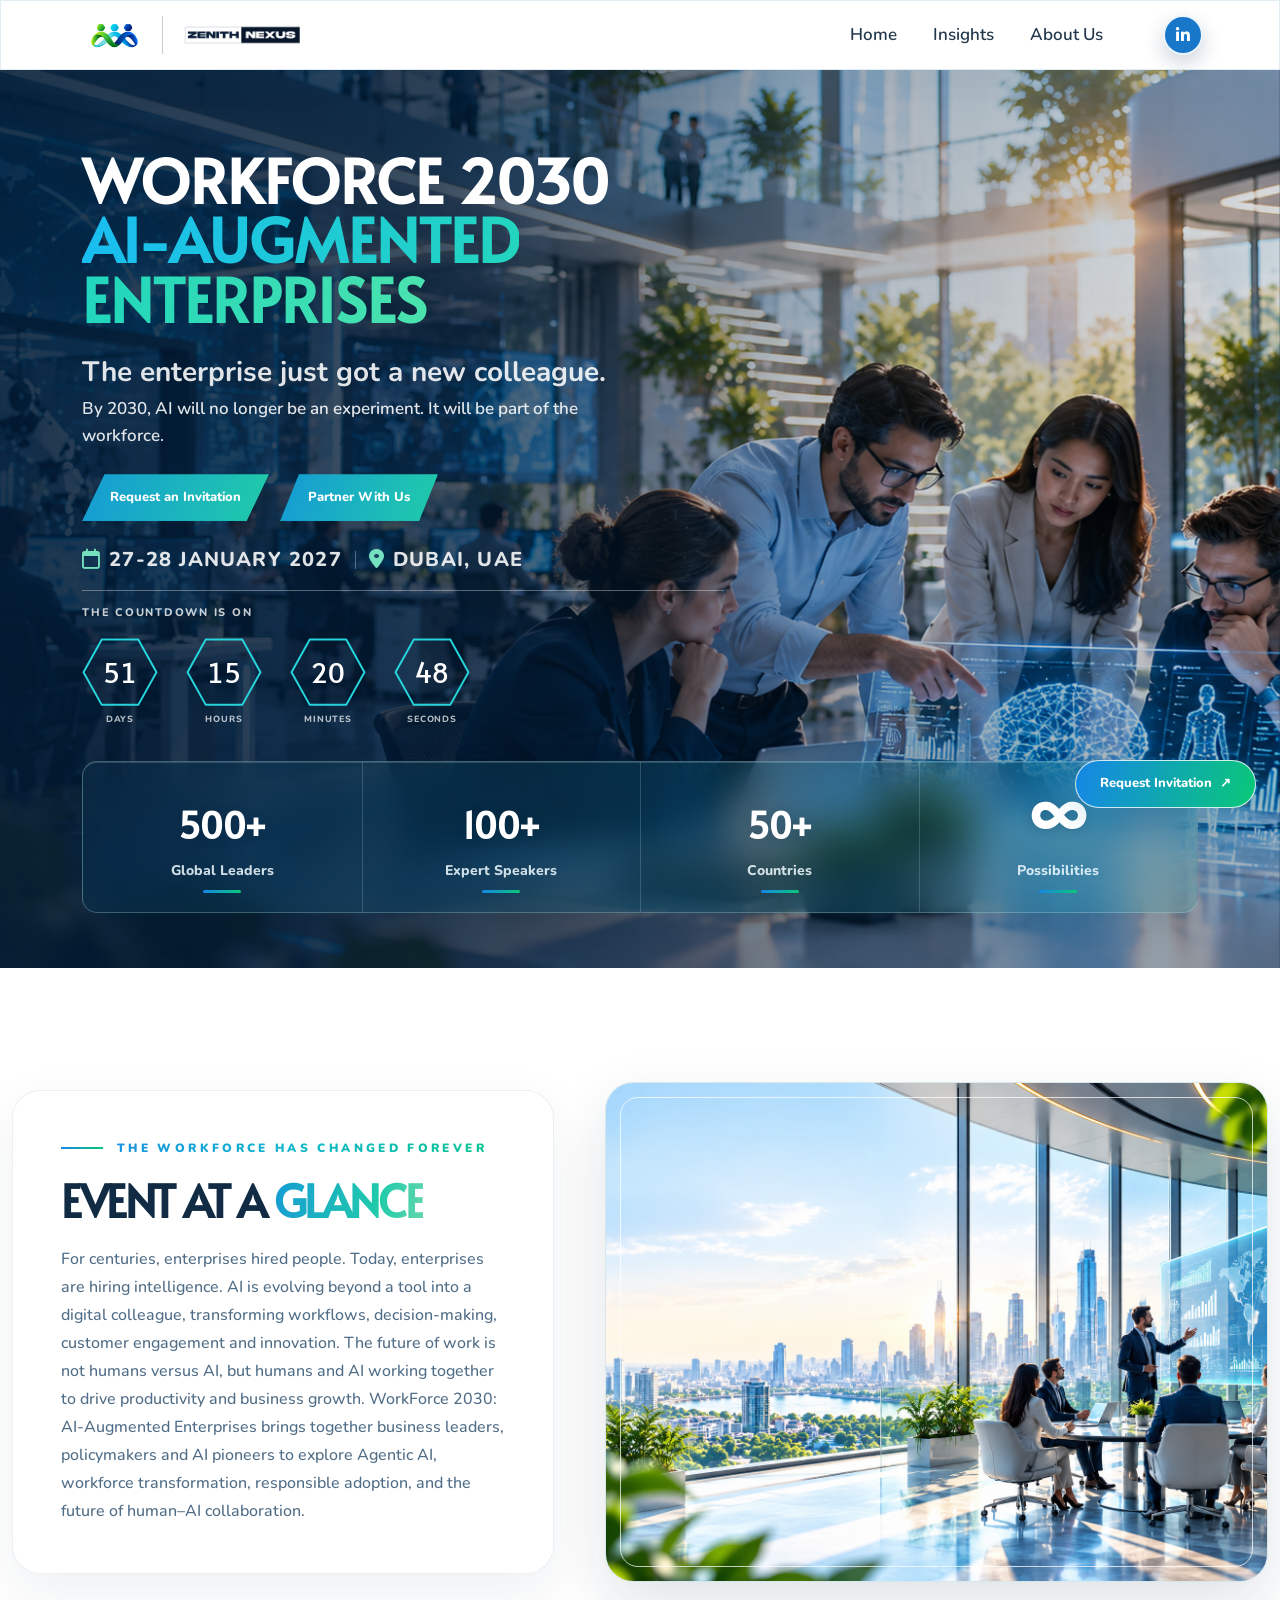
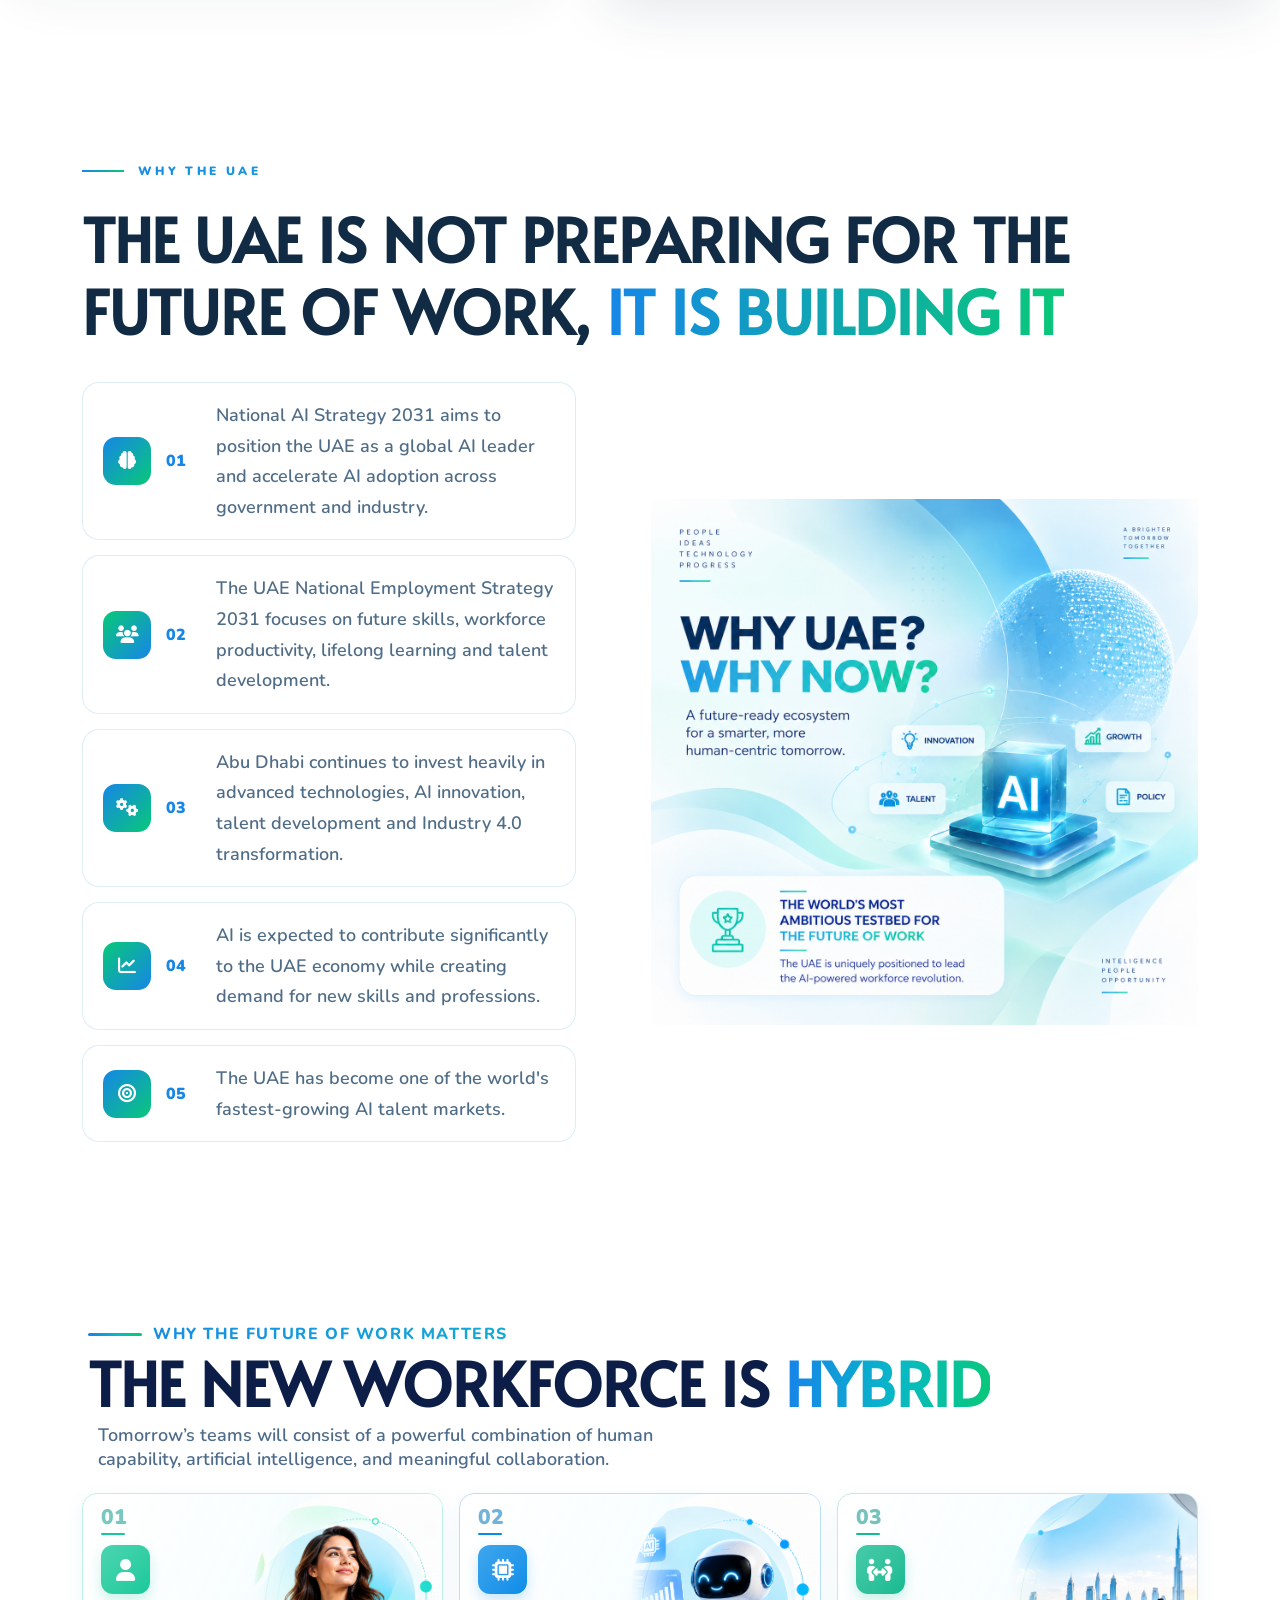
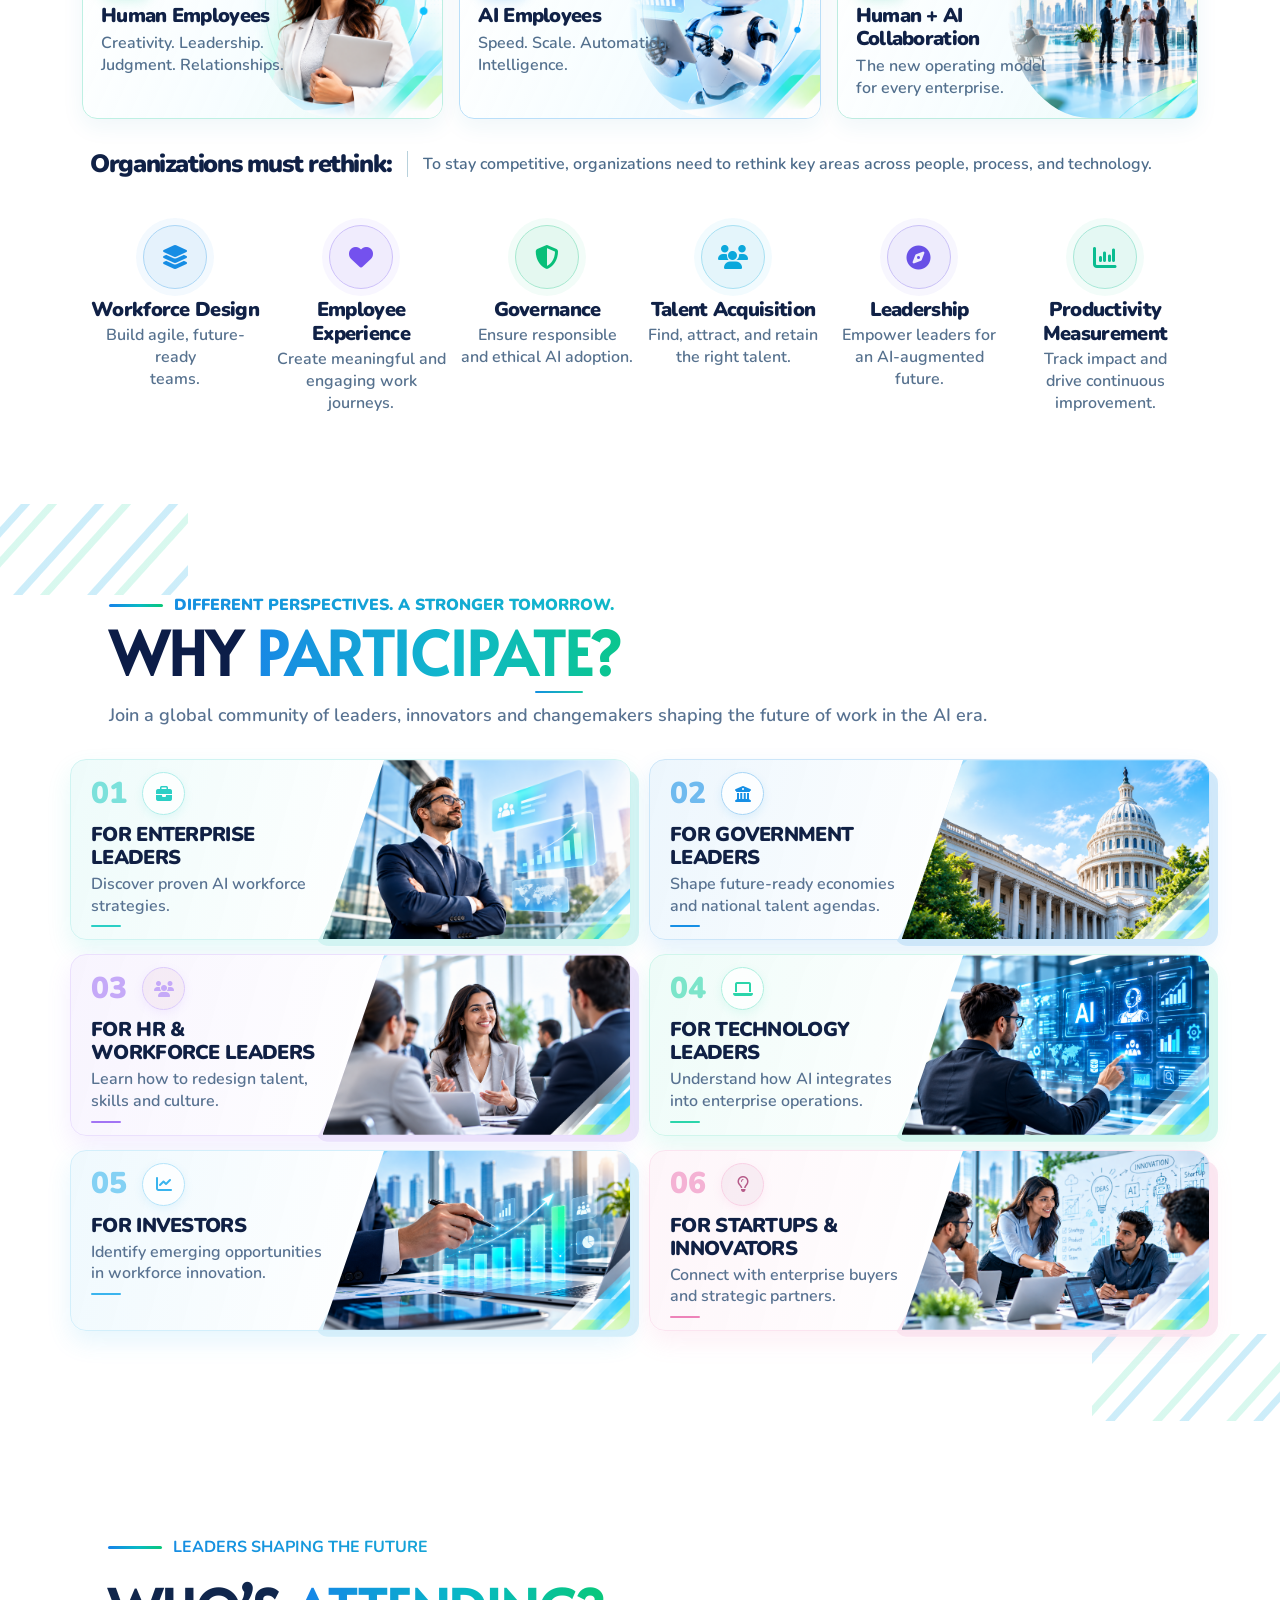
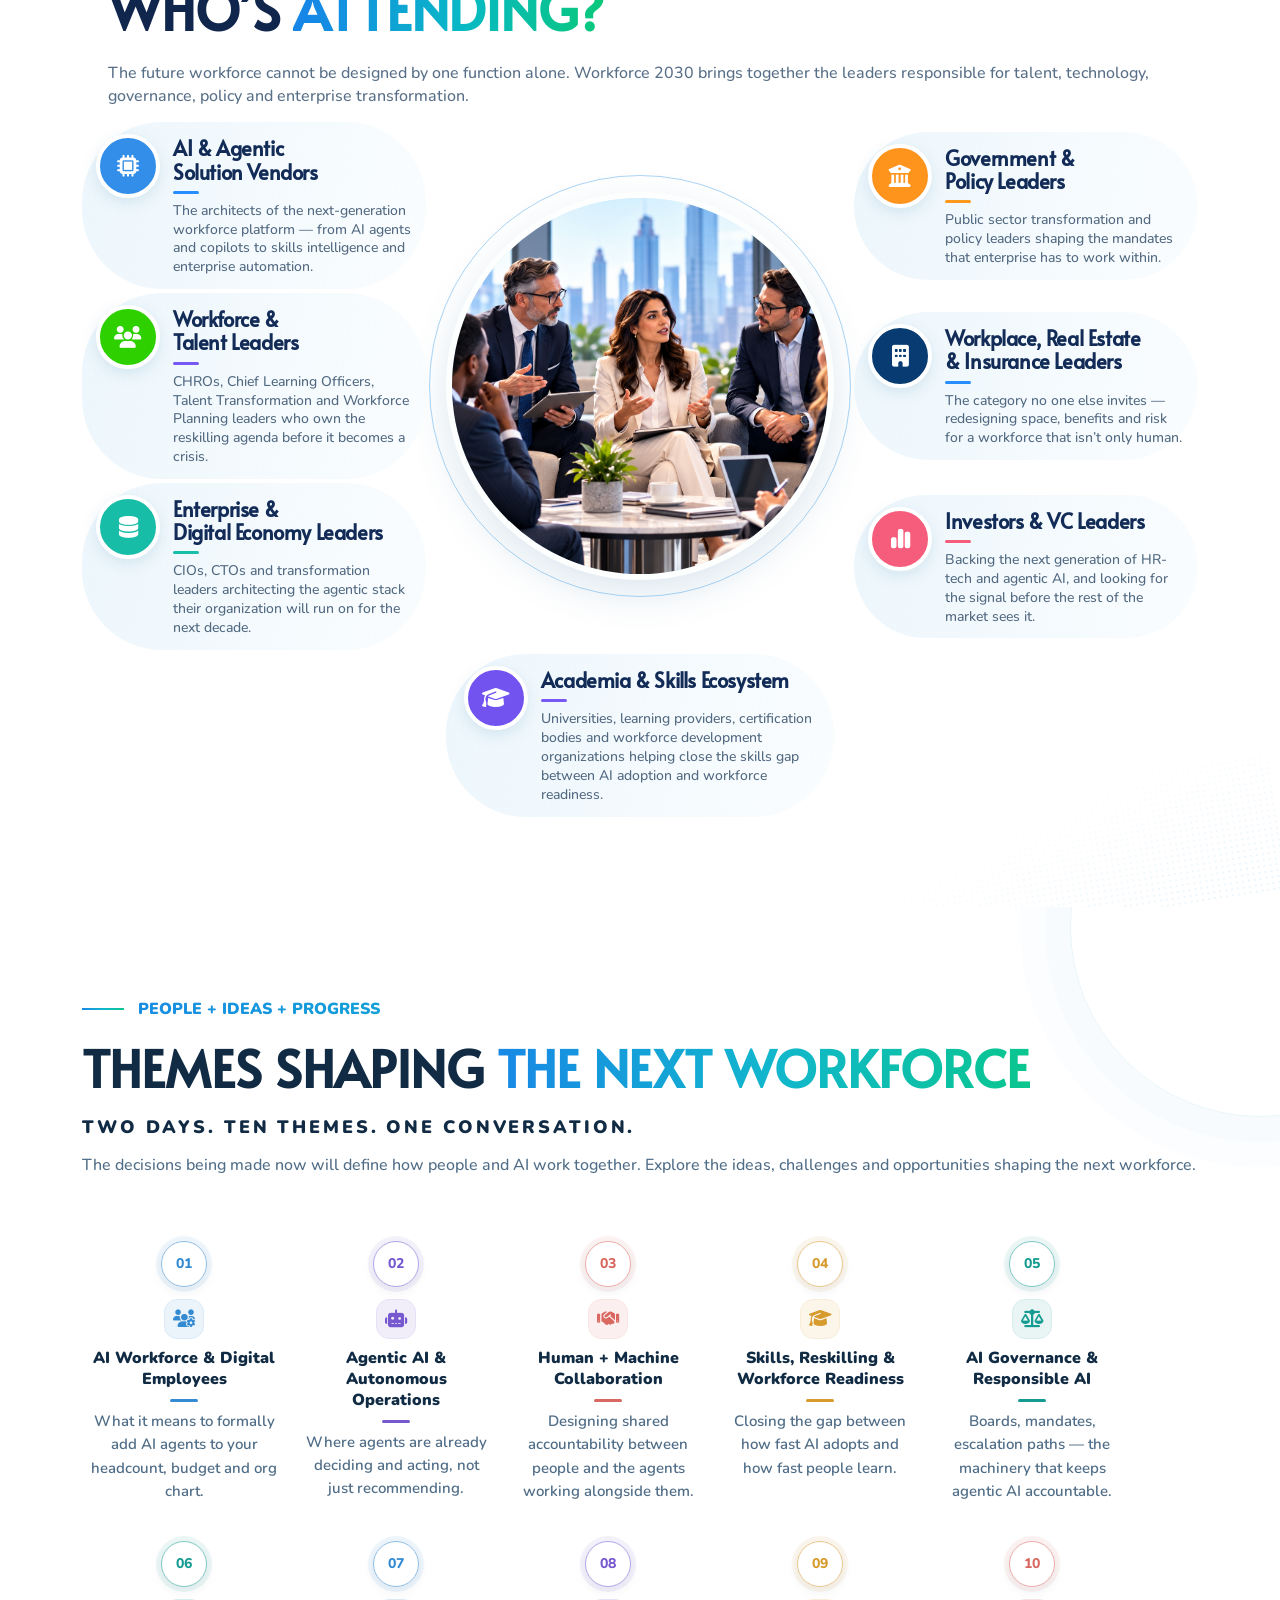
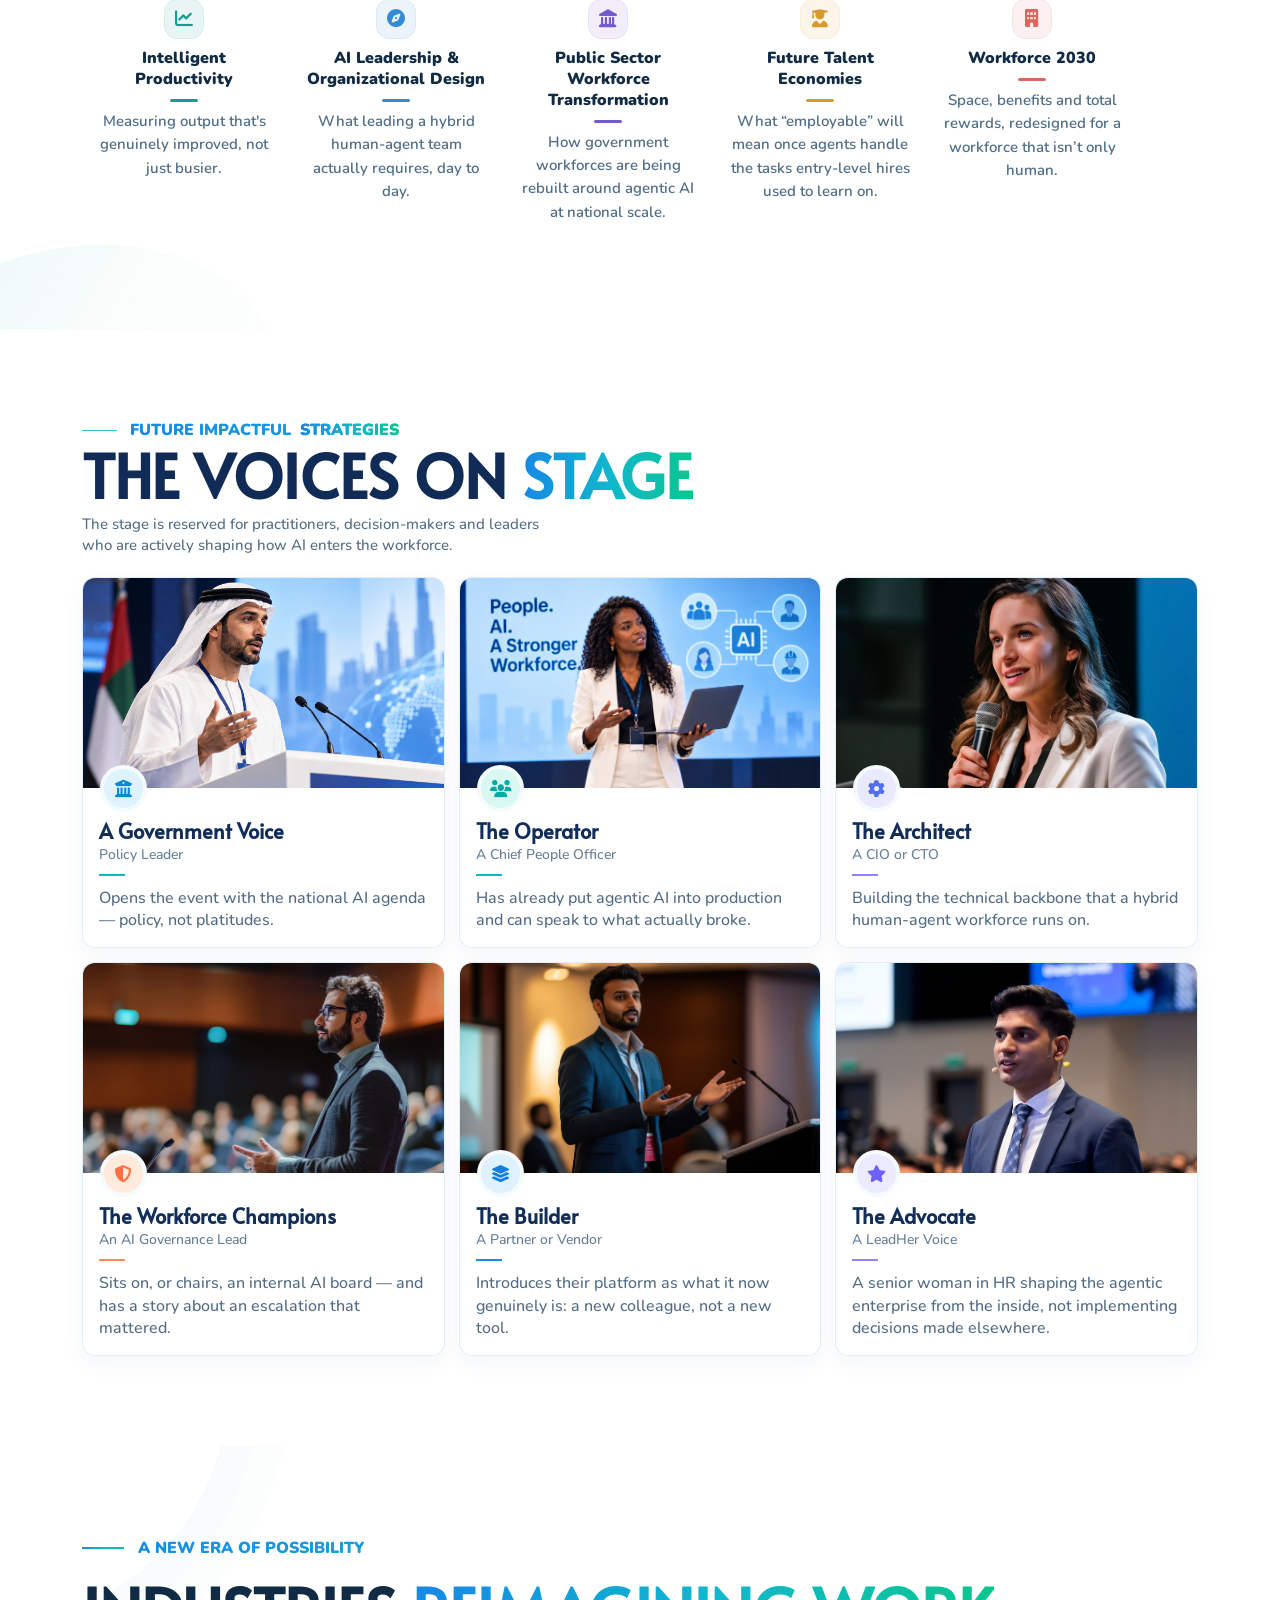
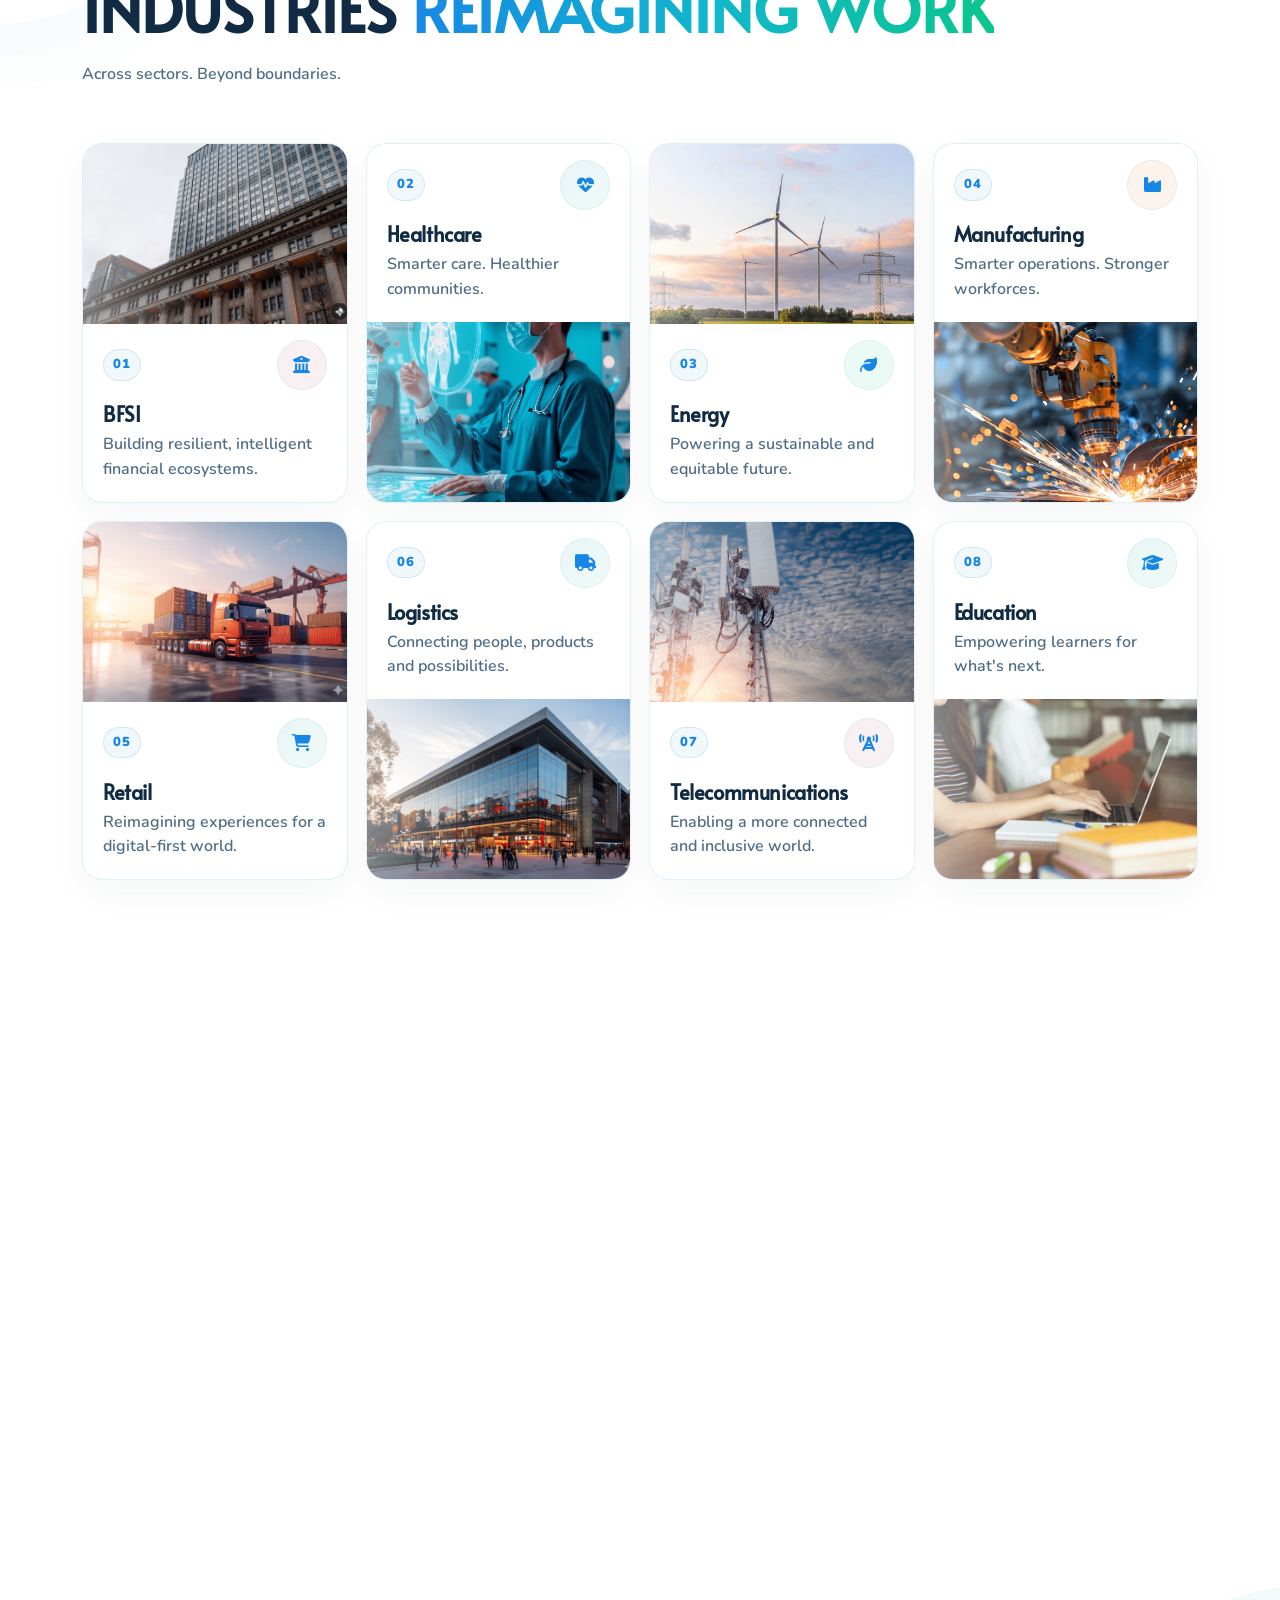
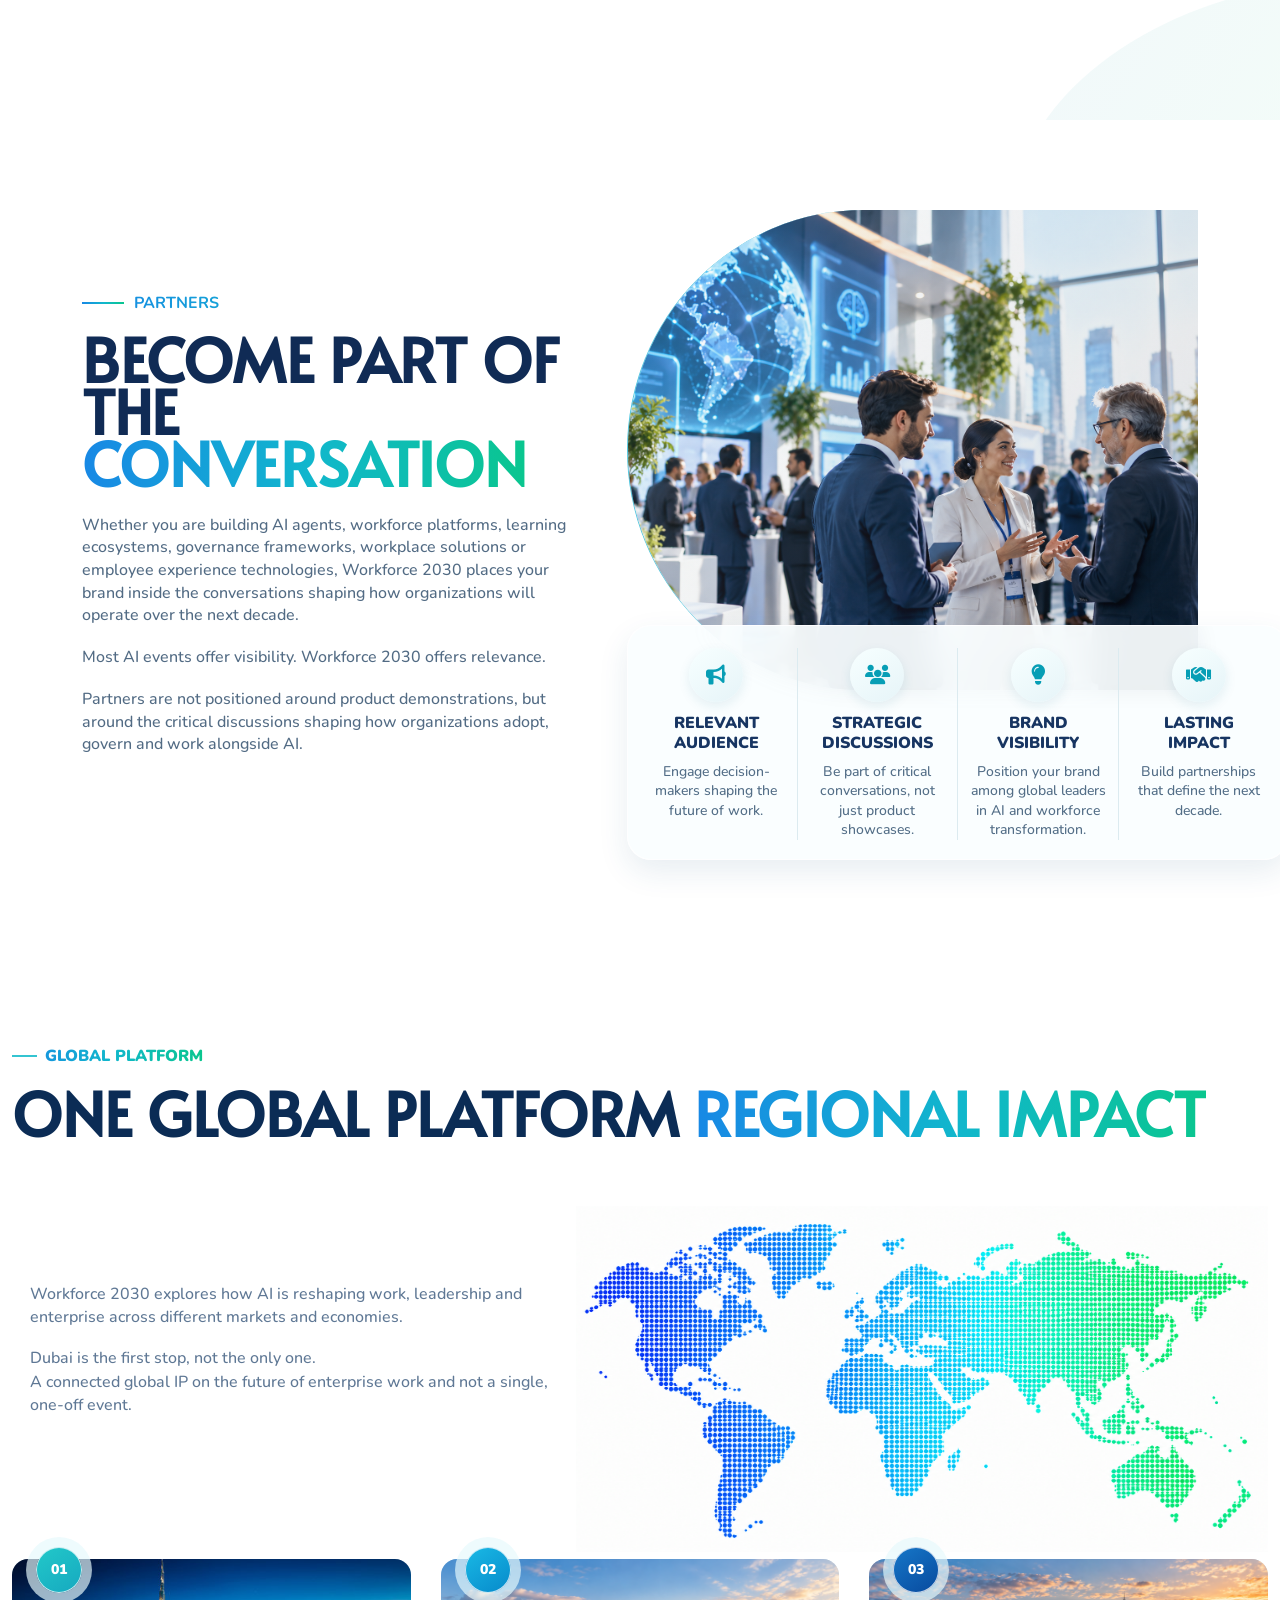
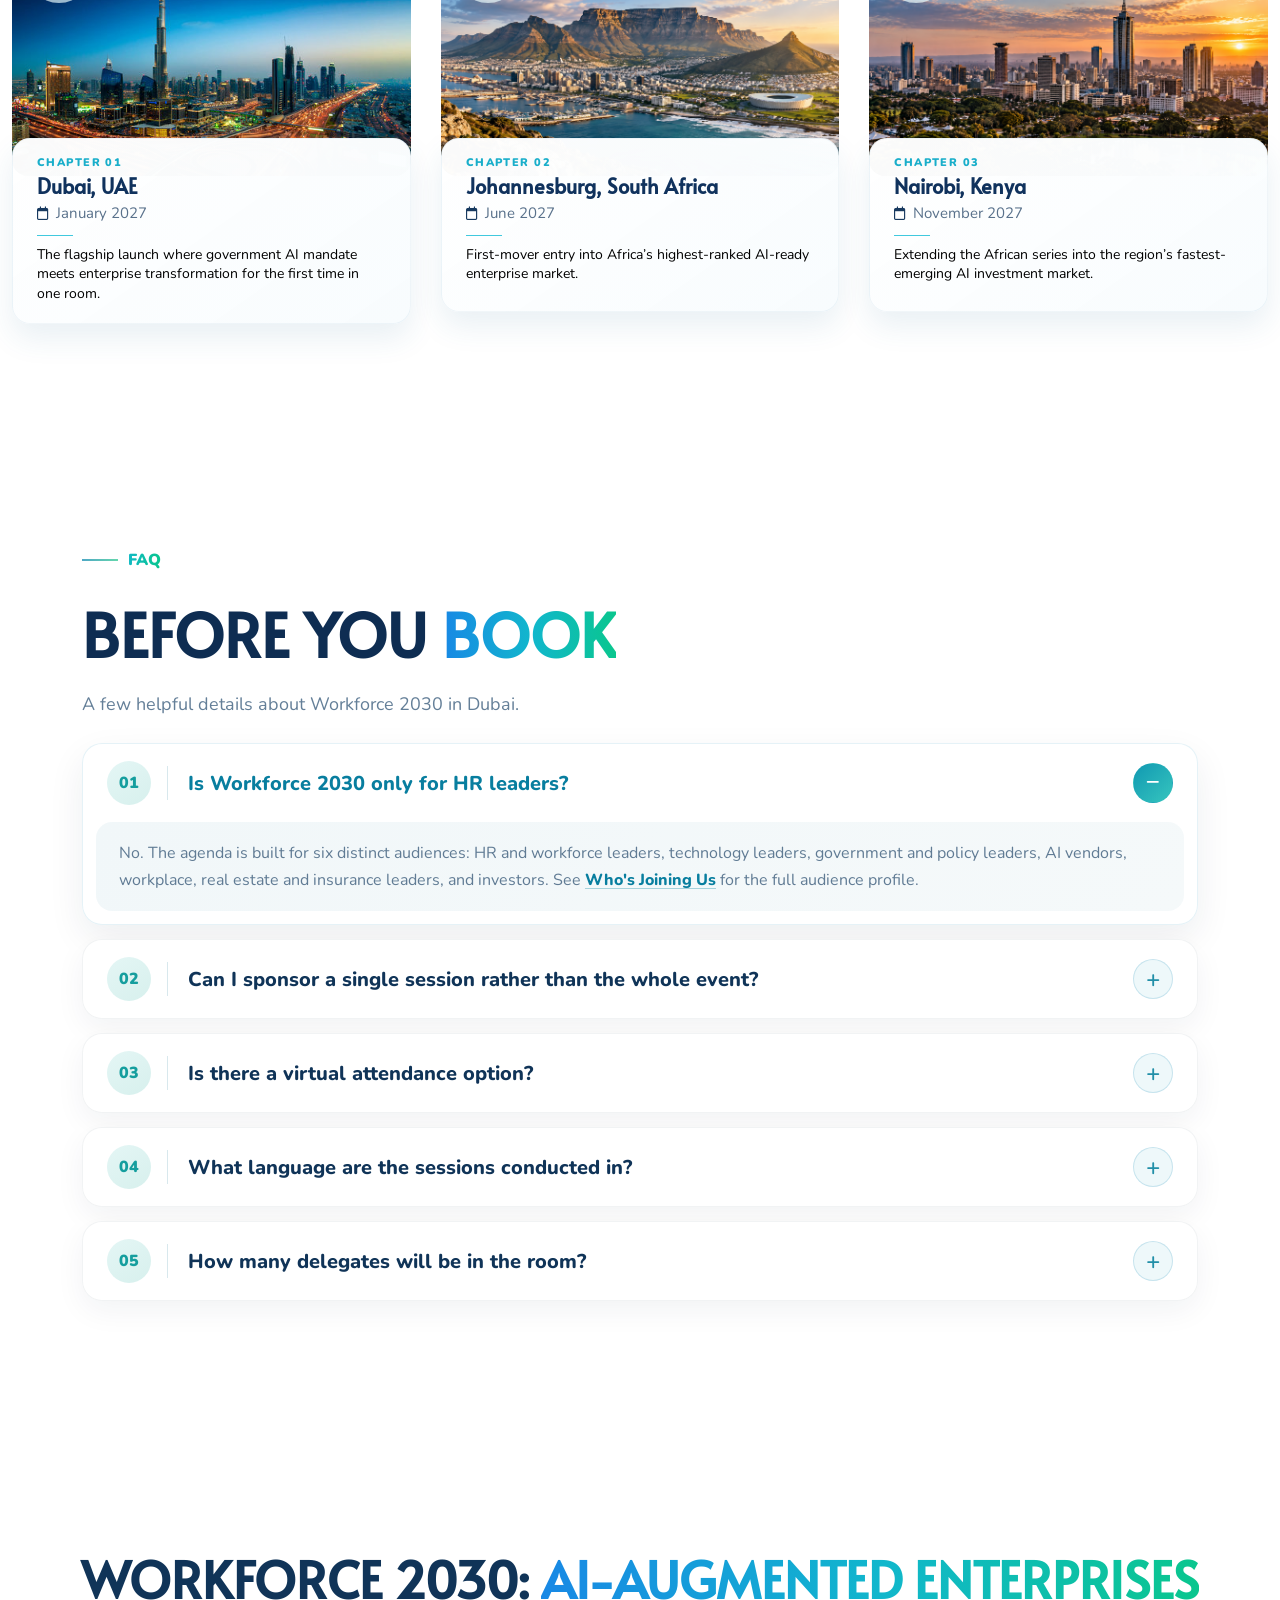
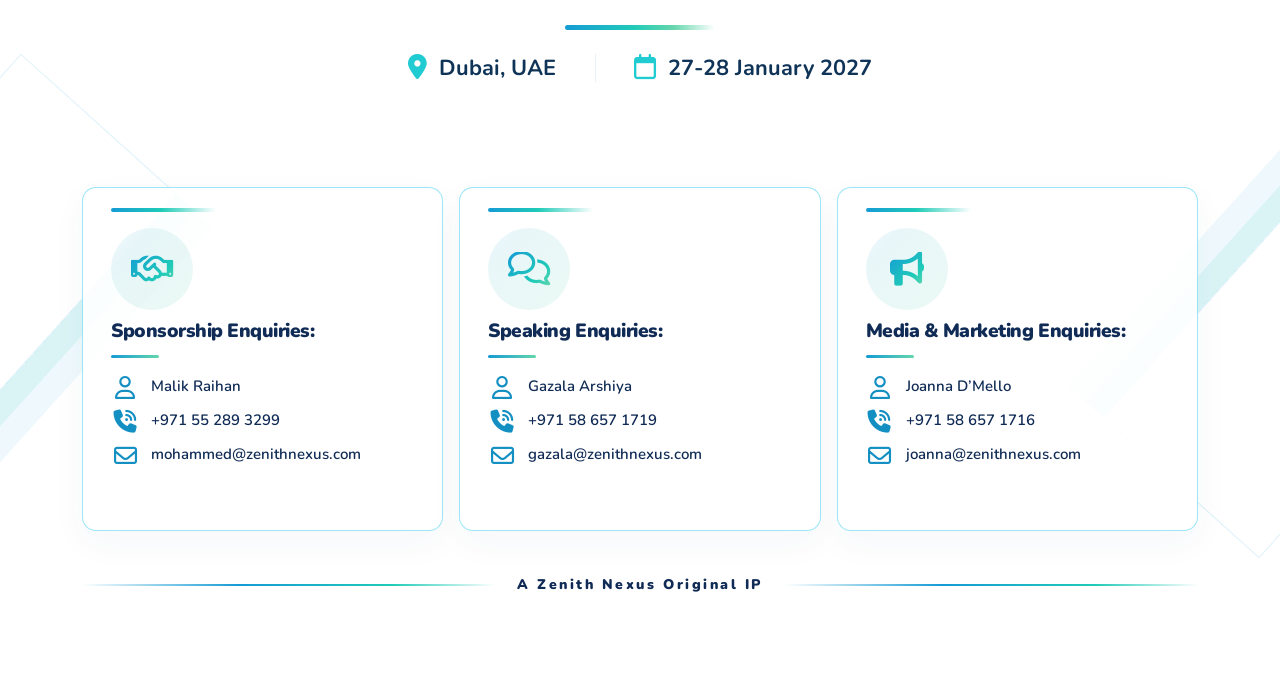
==== index.html @ 4b9ad74a "changes" ====
<!doctype html>
<html lang="en">
  <head>
    <meta charset="UTF-8" />
    <meta name="viewport" content="width=device-width, initial-scale=1.0" />

    <title>Workforce 2030</title>
    <link rel="icon" type="image/png" href="./images/Workforce-logo.png" />

    <meta
      name="description"
      content="Discover how AI helps HR teams and businesses improve hiring, employee experience, and productivity."
    />
    <!-- Google tag (gtag.js) -->
    <script
      async
      src="https://www.googletagmanager.com/gtag/js?id=G-B3H7Z2YTWS"
    ></script>
    <script>
      window.dataLayer = window.dataLayer || [];
      function gtag() {
        dataLayer.push(arguments);
      }
      gtag("js", new Date());

      gtag("config", "G-B3H7Z2YTWS");
    </script>
    <script type="text/javascript">
      _linkedin_partner_id = "10366401";
      window._linkedin_data_partner_ids =
        window._linkedin_data_partner_ids || [];
      window._linkedin_data_partner_ids.push(_linkedin_partner_id);
    </script>
    <script type="text/javascript">
      (function (l) {
        if (!l) {
          window.lintrk = function (a, b) {
            window.lintrk.q.push([a, b]);
          };
          window.lintrk.q = [];
        }
        var s = document.getElementsByTagName("script")[0];
        var b = document.createElement("script");
        b.type = "text/javascript";
        b.async = true;
        b.src = "https://snap.licdn.com/li.lms-analytics/insight.min.js";
        s.parentNode.insertBefore(b, s);
      })(window.lintrk);
    </script>
    <noscript>
      <img
        height="1"
        width="1"
        style="display: none"
        alt=""
        src="https://px.ads.linkedin.com/collect/?pid=10366401&fmt=gif"
      />
    </noscript>
    <link rel="preconnect" href="https://fonts.googleapis.com" />
    <link rel="preconnect" href="https://fonts.gstatic.com" crossorigin />
    <link
      href="https://fonts.googleapis.com/css2?family=Alata&family=Nunito:wght@400;500;600;700;800&display=swap"
      rel="stylesheet"
    />

    <link
      href="https://cdn.jsdelivr.net/npm/bootstrap@5.3.3/dist/css/bootstrap.min.css"
      rel="stylesheet"
    />

    <link
      rel="stylesheet"
      href="https://cdn.jsdelivr.net/npm/swiper@11/swiper-bundle.min.css"
    />

    <link
      rel="stylesheet"
      href="https://cdnjs.cloudflare.com/ajax/libs/font-awesome/6.5.2/css/all.min.css"
    />

    <link rel="stylesheet" href="style.css" />
  </head>

  <body>
    <button class="back-to-top" id="backToTop" aria-label="Back to top">
      <i class="fa-solid fa-arrow-up"></i>
    </button>
    <button
      class="invitation-float-btn"
      type="button"
      data-bs-toggle="modal"
      data-bs-target="#invitationModal"
    >
      Request Invitation <span class="mx-invite-btn-icon">↗</span>
    </button>

    <main>
      <header class="site-header">
        <nav class="navbar navbar-expand-lg navbar-light nav-animate">
          <div class="container">
            <a
              class="navbar-brand"
              href="./index.html"
              aria-label="Workforce 2030 home"
            >
              <img
                src="./images/Workforce-logo.png"
                alt=""
                class="navbar-logo"
              />
              <span class="navbar-logo-divider" aria-hidden="true"></span>
              <img src="./images/Zenith Nexus Logo.png" alt="" />
            </a>

            <button
              class="navbar-toggler"
              type="button"
              data-bs-toggle="collapse"
              data-bs-target="#mainNav"
              aria-controls="mainNav"
              aria-expanded="false"
              aria-label="Toggle navigation"
            >
              <span class="navbar-toggler-icon"></span>
            </button>

            <div class="collapse navbar-collapse" id="mainNav">
              <ul class="navbar-nav ms-auto align-items-lg-center gap-lg-3">
                <li class="nav-item">
                  <a class="nav-link" href="./index.html">Home</a>
                </li>
                <li class="nav-item">
                  <a class="nav-link" href="./insight.html">Insights</a>
                </li>
                <li class="nav-item">
                  <a class="nav-link" href="./about-us.html">About Us</a>
                </li>
              </ul>

              <nav class="hero-social-links" aria-label="Social media">
                <!-- <a href="#" aria-label="Instagram">
                  <i class="fa-brands fa-instagram" aria-hidden="true"></i>
                </a> -->
                <a
                  href="https://www.linkedin.com/company/zenithnexus/?viewAsMember=true"
                  aria-label="LinkedIn"
                >
                  <i class="fa-brands fa-linkedin-in" aria-hidden="true"></i>
                </a>
              </nav>
            </div>
          </div>
        </nav>
      </header>

      <section class="hero-section">
        <div class="hero-background-slider swiper" aria-hidden="true">
          <div class="swiper-wrapper">
            <div class="swiper-slide">
              <img src="./images/final-hero1.png" alt="" />
            </div>
            <div class="swiper-slide">
              <img src="./images/final-hero2.png" alt="" />
            </div>
            <div class="swiper-slide">
              <img src="./images/final-hero3.png" alt="" />
            </div>
          </div>
        </div>
        <div class="hero-overlay"></div>

        <div class="container position-relative hero-content-container">
          <div class="row align-items-center">
            <div class="col-lg-8 col-xl-7">
              <div class="hero-content hero-animate">
                <!-- <span class="hero-eyebrow">Workforce 2030</span> -->

                <h1>
                  <span class="hero-title-line">WORKFORCE 2030 </span>
                  <span class="hero-title-line"
                    ><em>AI-AUGMENTED ENTERPRISES</em></span
                  >
                </h1>

                <p class="hero-description">
                  <b class="fw-bold" style="font-size: 28px"
                    >The enterprise just got a new colleague. </b
                  ><br />
                  By 2030, AI will no longer be an experiment. It will be part
                  of the workforce.
                </p>

                <div class="hero-actions" aria-label="Explore Workforce 2030">
                  <a
                    href="./request-invitation.html"
                    class="hero-cta hero-cta-primary"
                  >
                    Request an Invitation
                  </a>
                  <a
                    href="./partner-with-us.html"
                    class="hero-cta hero-cta-primary"
                  >
                    Partner With Us
                  </a>
                </div>

                <aside
                  class="hero-countdown-panel"
                  aria-label="Event details and countdown"
                >
                  <div class="hero-countdown-content">
                    <div class="hero-event-details">
                      <span class="hero-event-icon" aria-hidden="true">
                        <i class="fa-regular fa-calendar"></i>
                      </span>
                      <span class="hero-event-text">27-28 January 2027</span>
                      <span
                        class="hero-event-divider"
                        aria-hidden="true"
                      ></span>
                      <span class="hero-event-icon" aria-hidden="true">
                        <i class="fa-solid fa-location-dot"></i>
                      </span>
                      <span class="hero-event-text">Dubai, UAE</span>
                    </div>

                    <div class="hero-countdown-wrap">
                      <span class="hero-countdown-label"
                        >The countdown is on</span
                      >
                      <div
                        class="hero-countdown"
                        id="heroCountdown"
                        role="timer"
                        aria-live="off"
                        aria-label="Countdown to 27 January 2027"
                      >
                        <div class="countdown-unit">
                          <div class="countdown-hexagon">
                            <svg
                              viewBox="0 0 100 90"
                              aria-hidden="true"
                              focusable="false"
                            >
                              <polygon
                                points="26,2 74,2 98,45 74,88 26,88 2,45"
                              />
                            </svg>
                            <span data-countdown-days>00</span>
                          </div>
                          <small>Days</small>
                        </div>
                        <div class="countdown-unit">
                          <div class="countdown-hexagon">
                            <svg
                              viewBox="0 0 100 90"
                              aria-hidden="true"
                              focusable="false"
                            >
                              <polygon
                                points="26,2 74,2 98,45 74,88 26,88 2,45"
                              />
                            </svg>
                            <span data-countdown-hours>00</span>
                          </div>
                          <small>Hours</small>
                        </div>
                        <div class="countdown-unit">
                          <div class="countdown-hexagon">
                            <svg
                              viewBox="0 0 100 90"
                              aria-hidden="true"
                              focusable="false"
                            >
                              <polygon
                                points="26,2 74,2 98,45 74,88 26,88 2,45"
                              />
                            </svg>
                            <span data-countdown-minutes>00</span>
                          </div>
                          <small>Minutes</small>
                        </div>
                        <div class="countdown-unit">
                          <div class="countdown-hexagon">
                            <svg
                              viewBox="0 0 100 90"
                              aria-hidden="true"
                              focusable="false"
                            >
                              <polygon
                                points="26,2 74,2 98,45 74,88 26,88 2,45"
                              />
                            </svg>
                            <span data-countdown-seconds>00</span>
                          </div>
                          <small>Seconds</small>
                        </div>
                      </div>
                    </div>
                  </div>
                </aside>
              </div>
            </div>
          </div>

          <div class="hero-stats" aria-label="Workforce 2030 at a glance">
            <div class="hero-stat">
              <strong data-count-value="500" data-count-suffix="+">500+</strong>
              <span>Global Leaders</span>
              <i aria-hidden="true"></i>
            </div>
            <div class="hero-stat">
              <strong data-count-value="100" data-count-suffix="+">100+</strong>
              <span>Expert Speakers</span>
              <i aria-hidden="true"></i>
            </div>
            <div class="hero-stat">
              <strong data-count-value="50" data-count-suffix="+">50+</strong>
              <span>Countries</span>
              <i aria-hidden="true"></i>
            </div>
            <div class="hero-stat">
              <strong class="infinity">∞</strong>
              <span>Possibilities</span>
              <i aria-hidden="true"></i>
            </div>
          </div>
        </div>
      </section>

      <section class="event-glance-section" id="event-glance">
        <div class="container">
          <div class="event-glance-layout">
            <div class="event-glance-content">
              <div class="why-uae-label gredient-font">
                <span></span>
                THE WORKFORCE HAS CHANGED FOREVER
              </div>
              <h2>EVENT AT A <span>GLANCE</span></h2>

              <div class="event-description">
                <p>
                  For centuries, enterprises hired people. Today, enterprises
                  are hiring intelligence. AI is evolving beyond a tool into a
                  digital colleague, transforming workflows, decision-making,
                  customer engagement and innovation. The future of work is not
                  humans versus AI, but humans and AI working together to drive
                  productivity and business growth. WorkForce 2030: AI-Augmented
                  Enterprises brings together business leaders, policymakers and
                  AI pioneers to explore Agentic AI, workforce transformation,
                  responsible adoption, and the future of human–AI
                  collaboration.
                </p>
              </div>
            </div>

            <div class="event-glance-image">
              <img
                src="./images/mmmmmm.png"
                alt="Business leaders discussing AI and the future of work"
              />
            </div>
          </div>
        </div>
      </section>

      <section class="why-uae-section" id="why-uae">
        <div class="container">
          <div class="title">
            <div class="why-uae-label gredient-font">
              <span></span>
              WHY THE UAE
            </div>

            <h2 class="why-uae-heading">
              The UAE is not preparing for the future of work,
              <span class="gradient-font"> it is building it</span>
            </h2>
          </div>
          <div class="why-uae-layout">
            <!-- RIGHT CONTENT -->
            <div class="why-uae-content">
              <div class="why-uae-points">
                <article class="why-uae-point">
                  <div class="why-uae-icon">
                    <i class="fa-solid fa-brain"></i>
                  </div>

                  <div class="why-uae-point-number">01</div>

                  <p>
                    National AI Strategy 2031 aims to position the UAE as a
                    global AI leader and accelerate AI adoption across
                    government and industry.
                  </p>
                </article>

                <article class="why-uae-point">
                  <div class="why-uae-icon">
                    <i class="fa-solid fa-users"></i>
                  </div>

                  <div class="why-uae-point-number">02</div>

                  <p>
                    The UAE National Employment Strategy 2031 focuses on future
                    skills, workforce productivity, lifelong learning and talent
                    development.
                  </p>
                </article>

                <article class="why-uae-point">
                  <div class="why-uae-icon">
                    <i class="fa-solid fa-gears"></i>
                  </div>

                  <div class="why-uae-point-number">03</div>

                  <p>
                    Abu Dhabi continues to invest heavily in advanced
                    technologies, AI innovation, talent development and Industry
                    4.0 transformation.
                  </p>
                </article>

                <article class="why-uae-point">
                  <div class="why-uae-icon">
                    <i class="fa-solid fa-chart-line"></i>
                  </div>

                  <div class="why-uae-point-number">04</div>

                  <p>
                    AI is expected to contribute significantly to the UAE
                    economy while creating demand for new skills and
                    professions.
                  </p>
                </article>

                <article class="why-uae-point">
                  <div class="why-uae-icon">
                    <i class="fa-solid fa-bullseye"></i>
                  </div>

                  <div class="why-uae-point-number">05</div>

                  <p>
                    The UAE has become one of the world's fastest-growing AI
                    talent markets.
                  </p>
                </article>
              </div>
            </div>

            <!-- LEFT VISUAL -->
            <div class="why-uae-visual">
              <img src="./images/nnnn.png" alt="AI-powered future of work" />
            </div>
          </div>
        </div>
      </section>

      <section
        class="hybrid-workforce-section"
        aria-labelledby="hybrid-workforce-title"
      >
        <div class="container hybrid-workforce-container">
          <div class="hybrid-workforce-heading">
            <div class="hybrid-workforce-eyebrow">
              <span></span>
              WHY THE FUTURE OF WORK MATTERS
            </div>
            <h2 id="hybrid-workforce-title">
              The New Workforce Is <span class="gredient-font">Hybrid</span>
            </h2>
            <p>
              Tomorrow’s teams will consist of a powerful combination of human
              capability, artificial intelligence, and meaningful collaboration.
            </p>
          </div>

          <div class="hybrid-workforce-cards">
            <article class="hybrid-workforce-card hybrid-card-human">
              <div class="hybrid-card-content">
                <span class="hybrid-card-number">01</span>
                <span class="hybrid-card-icon" aria-hidden="true">
                  <i class="fa-solid fa-user"></i>
                </span>
                <h3>Human Employees</h3>
                <p>Creativity. Leadership.<br />Judgment. Relationships.</p>
              </div>
              <div class="hybrid-card-art">
                <img
                  src="./images/Modern Woman in Tech Halo.png"
                  alt="Human employee representing creativity, leadership and relationships"
                  loading="lazy"
                />
              </div>
            </article>

            <article class="hybrid-workforce-card hybrid-card-ai">
              <div class="hybrid-card-content">
                <span class="hybrid-card-number">02</span>
                <span class="hybrid-card-icon" aria-hidden="true">
                  <i class="fa-solid fa-microchip"></i>
                </span>
                <h3>AI Employees</h3>
                <p>Speed. Scale. Automation.<br />Intelligence.</p>
              </div>
              <div class="hybrid-card-art">
                <img
                  src="./images/Friendly AI Robot Assistant.png"
                  alt="AI robot representing speed, scale, automation and intelligence"
                  loading="lazy"
                />
              </div>
            </article>

            <article class="hybrid-workforce-card hybrid-card-collaboration">
              <div class="hybrid-card-content">
                <span class="hybrid-card-number">03</span>
                <span class="hybrid-card-icon" aria-hidden="true">
                  <i class="fa-solid fa-people-arrows-left-right"></i>
                </span>
                <h3>Human + AI Collaboration</h3>
                <p>The new operating model<br />for every enterprise.</p>
              </div>
              <div class="hybrid-card-art">
                <img
                  src="./images/Human–AI Collaboration Handshake.png"
                  alt="Human and AI working together"
                  loading="lazy"
                />
              </div>
            </article>
          </div>

          <div class="hybrid-model" id="hybrid-workforce-model">
            <div class="hybrid-model-heading">
              <h3>Organizations must <span>rethink:</span></h3>
              <span class="hybrid-model-divider" aria-hidden="true"></span>
              <p>
                To stay competitive, organizations need to rethink key areas
                across people, process, and technology.
              </p>
            </div>

            <div class="hybrid-model-grid">
              <article class="hybrid-model-item hybrid-model-blue">
                <span class="hybrid-model-icon"
                  ><i class="fa-solid fa-layer-group"></i
                ></span>
                <h4>Workforce Design</h4>
                <p>Build agile, future-ready<br />teams.</p>
              </article>
              <article class="hybrid-model-item hybrid-model-purple">
                <span class="hybrid-model-icon"
                  ><i class="fa-solid fa-heart"></i
                ></span>
                <h4>Employee Experience</h4>
                <p>Create meaningful and<br />engaging work journeys.</p>
              </article>
              <article class="hybrid-model-item hybrid-model-green">
                <span class="hybrid-model-icon">
                  <i class="fa-solid fa-shield-halved"></i>
                </span>
                <h4>Governance</h4>
                <p>Ensure responsible<br />and ethical AI adoption.</p>
              </article>
              <article class="hybrid-model-item hybrid-model-cyan">
                <span class="hybrid-model-icon">
                  <i class="fa-solid fa-users"></i>
                </span>
                <h4>Talent Acquisition</h4>
                <p>Find, attract, and retain<br />the right talent.</p>
              </article>
              <article class="hybrid-model-item hybrid-model-violet">
                <span class="hybrid-model-icon">
                  <i class="fa-solid fa-compass"></i>
                </span>
                <h4>Leadership</h4>
                <p>Empower leaders for<br />an AI-augmented future.</p>
              </article>
              <article class="hybrid-model-item hybrid-model-teal">
                <span class="hybrid-model-icon">
                  <i class="fa-solid fa-chart-column"></i>
                </span>
                <h4>Productivity Measurement</h4>
                <p>Track impact and<br />drive continuous improvement.</p>
              </article>
            </div>
          </div>
        </div>
      </section>

      <section class="participate-section" id="participate">
        <div class="container">
          <div class="participate-header">
            <p class="participate-subtitle">
              <span></span>
              DIFFERENT PERSPECTIVES. A STRONGER TOMORROW.
            </p>
            <h2 class="participate-title">WHY <span>PARTICIPATE?</span></h2>

            <div class="participate-line"></div>

            <p class="participate-description">
              Join a global community of leaders, innovators and changemakers
              shaping the future of work in the AI era.
            </p>
          </div>

          <div class="participate-radial">
            <article class="participate-card card-1">
              <div class="participate-card-meta">
                <span class="participate-card-number">01</span>
                <span class="participate-card-icon" aria-hidden="true">
                  <i class="fa-solid fa-briefcase"></i>
                </span>
              </div>
              <div class="participate-card-content">
                <h3>FOR ENTERPRISE<br />LEADERS</h3>
                <p>Discover proven AI workforce strategies.</p>
                <div class="card-accent"></div>
              </div>
              <div class="participate-card-image">
                <img
                  src="./images/Confident Executive with Futuristic Analytics.png"
                  alt="Enterprise leader at a future-of-work strategy meeting"
                  loading="lazy"
                />
              </div>
            </article>

            <article class="participate-card card-2">
              <div class="participate-card-meta">
                <span class="participate-card-number">02</span>
                <span class="participate-card-icon" aria-hidden="true">
                  <i class="fa-solid fa-building-columns"></i>
                </span>
              </div>
              <div class="participate-card-content">
                <h3>FOR GOVERNMENT<br />LEADERS</h3>
                <p>Shape future-ready economies and national talent agendas.</p>
                <div class="card-accent"></div>
              </div>
              <div class="participate-card-image">
                <img
                  src="./images/U.S. Capitol Under a Blue Sky.png"
                  alt="Government leader speaking at a global policy forum"
                  loading="lazy"
                />
              </div>
            </article>

            <article class="participate-card card-3">
              <div class="participate-card-meta">
                <span class="participate-card-number">03</span>
                <span class="participate-card-icon" aria-hidden="true">
                  <i class="fa-solid fa-users"></i>
                </span>
              </div>
              <div class="participate-card-content">
                <h3>FOR HR &amp;<br />WORKFORCE LEADERS</h3>
                <p>Learn how to redesign talent, skills and culture.</p>
                <div class="card-accent"></div>
              </div>
              <div class="participate-card-image">
                <img
                  src="./images/Smiling Professional Leading a Meeting.png"
                  alt="Workforce leaders collaborating on talent and skills"
                  loading="lazy"
                />
              </div>
            </article>

            <article class="participate-card card-4">
              <div class="participate-card-meta">
                <span class="participate-card-number">04</span>
                <span class="participate-card-icon" aria-hidden="true">
                  <i class="fa-solid fa-laptop"></i>
                </span>
              </div>
              <div class="participate-card-content">
                <h3>FOR TECHNOLOGY<br />LEADERS</h3>
                <p>Understand how AI integrates into enterprise operations.</p>
                <div class="card-accent"></div>
              </div>
              <div class="participate-card-image">
                <img
                  src="./images/Professional Engaging with AI Dashboard.png"
                  alt="Technology leader presenting an AI workforce platform"
                  loading="lazy"
                />
              </div>
            </article>

            <article class="participate-card card-5">
              <div class="participate-card-meta">
                <span class="participate-card-number">05</span>
                <span class="participate-card-icon" aria-hidden="true">
                  <i class="fa-solid fa-chart-line"></i>
                </span>
              </div>
              <div class="participate-card-content">
                <h3>FOR INVESTORS</h3>
                <p>Identify emerging opportunities in workforce innovation.</p>
                <div class="card-accent"></div>
              </div>
              <div class="participate-card-image">
                <img
                  src="./images/Interactive Financial Growth Dashboard.png"
                  alt="Investor reviewing workforce innovation opportunities"
                  loading="lazy"
                />
              </div>
            </article>

            <article class="participate-card card-6">
              <div class="participate-card-meta">
                <span class="participate-card-number">06</span>
                <span class="participate-card-icon" aria-hidden="true">
                  <i class="fa-regular fa-lightbulb"></i>
                </span>
              </div>
              <div class="participate-card-content">
                <h3>FOR STARTUPS &amp;<br />INNOVATORS</h3>
                <p>Connect with enterprise buyers and strategic partners.</p>
                <div class="card-accent"></div>
              </div>
              <div class="participate-card-image">
                <img
                  src="./images/Startup Team Brainstorming in a Modern Office.png"
                  alt="Startup innovator connecting with enterprise partners"
                  loading="lazy"
                />
              </div>
            </article>
          </div>
        </div>
      </section>

      <section class="who-participate-section" id="who-participate">
        <div class="container">
          <div class="who-participate-header">
            <p class="participate-subtitle mb-4 fw-bold">
              <span></span>
              LEADERS SHAPING THE FUTURE
            </p>
            <h2>WHO’S <span>ATTENDING?</span></h2>
            <p>
              The future workforce cannot be designed by one function alone.
              Workforce 2030 brings together the leaders responsible for talent,
              technology, governance, policy and enterprise transformation.
            </p>
          </div>

          <div class="attending-layout">
            <div class="attending-group attending-ai">
              <span class="attending-icon attending-icon-blue"
                ><i class="fa-solid fa-microchip"></i
              ></span>
              <div>
                <h3>AI &amp; Agentic<br />Solution Vendors</h3>
                <span class="attending-accent"></span>
                <p>
                  The architects of the next-generation workforce platform —
                  from AI agents and copilots to skills intelligence and
                  enterprise automation.
                </p>
              </div>
            </div>

            <div class="attending-group attending-government">
              <span class="attending-icon attending-icon-orange"
                ><i class="fa-solid fa-building-columns"></i
              ></span>
              <div>
                <h3>Government &amp;<br />Policy Leaders</h3>
                <span class="attending-accent"></span>
                <p>
                  Public sector transformation and policy leaders shaping the
                  mandates that enterprise has to work within.
                </p>
              </div>
            </div>

            <div class="attending-group attending-workforce">
              <span class="attending-icon attending-icon-green"
                ><i class="fa-solid fa-users"></i
              ></span>
              <div>
                <h3>Workforce &amp;<br />Talent Leaders</h3>
                <span class="attending-accent"></span>
                <p>
                  CHROs, Chief Learning Officers, Talent Transformation and
                  Workforce Planning leaders who own the reskilling agenda
                  before it becomes a crisis.
                </p>
              </div>
            </div>

            <div class="attending-group attending-workplace">
              <span class="attending-icon attending-icon-sky"
                ><i class="fa-solid fa-building"></i
              ></span>
              <div>
                <h3>Workplace, Real Estate<br />&amp; Insurance Leaders</h3>
                <span class="attending-accent"></span>
                <p>
                  The category no one else invites — redesigning space, benefits
                  and risk for a workforce that isn’t only human.
                </p>
              </div>
            </div>

            <div class="attending-group attending-enterprise">
              <span class="attending-icon attending-icon-teal"
                ><i class="fa-solid fa-database"></i
              ></span>
              <div>
                <h3>Enterprise &amp;<br />Digital Economy Leaders</h3>
                <span class="attending-accent"></span>
                <p>
                  CIOs, CTOs and transformation leaders architecting the agentic
                  stack their organization will run on for the next decade.
                </p>
              </div>
            </div>

            <div class="attending-center">
              <div class="attending-orbit" aria-hidden="true">
                <!-- <span class="attending-orbit-node attending-node-top"></span>
                <span class="attending-orbit-node attending-node-blue"></span>
                <span class="attending-orbit-node attending-node-teal"></span>
                <span class="attending-orbit-node attending-node-sky"></span>
                <span class="attending-orbit-node attending-node-coral"></span>
                <span class="attending-orbit-node attending-node-aqua"></span> -->
              </div>
              <div class="attending-photo">
                <img
                  src="./images/Executives Strategizing in a Modern Office.png"
                  alt="Workforce leaders collaborating on the future of work"
                />
              </div>
            </div>

            <div class="attending-group attending-investors">
              <span class="attending-icon attending-icon-coral"
                ><i class="fa-solid fa-chart-simple"></i
              ></span>
              <div>
                <h3>Investors &amp; VC Leaders</h3>
                <span class="attending-accent"></span>
                <p>
                  Backing the next generation of HR-tech and agentic AI, and
                  looking for the signal before the rest of the market sees it.
                </p>
              </div>
            </div>

            <div class="attending-group attending-academia">
              <span class="attending-icon attending-icon-purple"
                ><i class="fa-solid fa-graduation-cap"></i
              ></span>
              <div>
                <h3>Academia &amp; Skills Ecosystem</h3>
                <span class="attending-accent"></span>
                <p>
                  Universities, learning providers, certification bodies and
                  workforce development organizations helping close the skills
                  gap between AI adoption and workforce readiness.
                </p>
              </div>
            </div>
          </div>
        </div>
      </section>

      <section class="themes-work-section" id="themes">
        <div class="container">
          <!-- HEADER -->
          <div class="themes-header">
            <div class="themes-label">
              <span></span>
              PEOPLE + IDEAS + PROGRESS
            </div>

            <h2>
              THEMES SHAPING
              <span>THE NEXT WORKFORCE</span>
            </h2>

            <p class="themes-header-tagline">
              TWO DAYS. TEN THEMES. ONE CONVERSATION.
            </p>
            <p class="themes-header-description">
              The decisions being made now will define how people and AI work
              together. Explore the ideas, challenges and opportunities shaping
              the next workforce.
            </p>
          </div>

          <div class="themes-grid">
            <article class="theme-route-item">
              <span class="theme-route-number">01</span>
              <span class="theme-route-icon"
                ><i class="fa-solid fa-users-gear" aria-hidden="true"></i
              ></span>
              <h3>AI Workforce &amp; Digital Employees</h3>
              <span class="theme-route-accent"></span>
              <p>
                What it means to formally add AI agents to your headcount,
                budget and org chart.
              </p>
            </article>
            <article class="theme-route-item">
              <span class="theme-route-number">02</span>
              <span class="theme-route-icon"
                ><i class="fa-solid fa-robot" aria-hidden="true"></i
              ></span>
              <h3>Agentic AI & Autonomous Operations</h3>
              <span class="theme-route-accent"></span>
              <p>
                Where agents are already deciding and acting, not just
                recommending.
              </p>
            </article>
            <article class="theme-route-item">
              <span class="theme-route-number">03</span>
              <span class="theme-route-icon"
                ><i class="fa-solid fa-handshake" aria-hidden="true"></i
              ></span>
              <h3>Human + Machine Collaboration</h3>
              <span class="theme-route-accent"></span>
              <p>
                Designing shared accountability between people and the agents
                working alongside them.
              </p>
            </article>
            <article class="theme-route-item">
              <span class="theme-route-number">04</span>
              <span class="theme-route-icon"
                ><i class="fa-solid fa-graduation-cap" aria-hidden="true"></i
              ></span>
              <h3>Skills, Reskilling &amp; Workforce Readiness</h3>
              <span class="theme-route-accent"></span>
              <p>
                Closing the gap between how fast AI adopts and how fast people
                learn.
              </p>
            </article>
            <article class="theme-route-item">
              <span class="theme-route-number">05</span>
              <span class="theme-route-icon"
                ><i class="fa-solid fa-scale-balanced" aria-hidden="true"></i
              ></span>
              <h3>AI Governance &amp; Responsible AI</h3>
              <span class="theme-route-accent"></span>
              <p>
                Boards, mandates, escalation paths — the machinery that keeps
                agentic AI accountable.
              </p>
            </article>
            <article class="theme-route-item">
              <span class="theme-route-number">06</span>
              <span class="theme-route-icon"
                ><i class="fa-solid fa-chart-line" aria-hidden="true"></i
              ></span>
              <h3>Intelligent Productivity</h3>
              <span class="theme-route-accent"></span>
              <p>
                Measuring output that's genuinely improved, not just busier.
              </p>
            </article>
            <article class="theme-route-item">
              <span class="theme-route-number">07</span>
              <span class="theme-route-icon"
                ><i class="fa-solid fa-compass" aria-hidden="true"></i
              ></span>
              <h3>AI Leadership &amp; Organizational Design</h3>
              <span class="theme-route-accent"></span>
              <p>
                What leading a hybrid human-agent team actually requires, day to
                day.
              </p>
            </article>
            <article class="theme-route-item">
              <span class="theme-route-number">08</span>
              <span class="theme-route-icon"
                ><i class="fa-solid fa-landmark" aria-hidden="true"></i
              ></span>
              <h3>Public Sector Workforce Transformation</h3>
              <span class="theme-route-accent"></span>
              <p>
                How government workforces are being rebuilt around agentic AI at
                national scale.
              </p>
            </article>
            <article class="theme-route-item">
              <span class="theme-route-number">09</span>
              <span class="theme-route-icon"
                ><i class="fa-solid fa-user-graduate" aria-hidden="true"></i
              ></span>
              <h3>Future Talent Economies</h3>
              <span class="theme-route-accent"></span>
              <p>
                What “employable” will mean once agents handle the tasks
                entry-level hires used to learn on.
              </p>
            </article>
            <article class="theme-route-item">
              <span class="theme-route-number">10</span>
              <span class="theme-route-icon"
                ><i class="fa-solid fa-building" aria-hidden="true"></i
              ></span>
              <h3>Workforce 2030</h3>
              <span class="theme-route-accent"></span>
              <p>
                Space, benefits and total rewards, redesigned for a workforce
                that isn’t only human.
              </p>
            </article>
          </div>

          <!-- FOOTER -->
          <div class="themes-footer">
            <span></span>

            <p>A MORE HUMAN. MORE INTELLIGENT TOMORROW.</p>
          </div>
        </div>
      </section>

      <section class="voices-stage-section" id="voices-stage">
        <div class="container">
          <div class="voices-stage-header">
            <div class="voices-stage-intro">
              <div class="voices-stage-eyebrow">
                <span></span>
                FUTURE IMPACTFUL
                <div class="gredient-font">STRATEGIES</div>
              </div>
              <h2>The voices on <span class="gredient-font">STAGE</span></h2>
              <p>
                The stage is reserved for practitioners, decision-makers and
                leaders who are actively shaping how AI enters the workforce.
              </p>
            </div>
          </div>

          <div class="voices-stage-grid">
            <article class="stage-speaker-card">
              <div class="stage-speaker-photo">
                <img src="./images/Government Voice at the Podium.png" alt="" />
              </div>
              <span
                class="stage-speaker-icon stage-icon-blue"
                aria-hidden="true"
              >
                <i class="fa-solid fa-building-columns"></i>
              </span>
              <div class="stage-speaker-content">
                <h3>A Government Voice</h3>
                <span class="stage-speaker-role">Policy Leader</span>
                <span class="stage-speaker-rule"></span>
                <p>
                  Opens the event with the national AI agenda — policy, not
                  platitudes.
                </p>
              </div>
            </article>

            <article class="stage-speaker-card">
              <div class="stage-speaker-photo">
                <img src="./images/AI-Powered People Leadership.png" alt="" />
              </div>
              <span
                class="stage-speaker-icon stage-icon-teal"
                aria-hidden="true"
              >
                <i class="fa-solid fa-users"></i>
              </span>
              <div class="stage-speaker-content">
                <h3>The Operator</h3>
                <span class="stage-speaker-role">A Chief People Officer</span>
                <span class="stage-speaker-rule"></span>
                <p>
                  Has already put agentic AI into production and can speak to
                  what actually broke.
                </p>
              </div>
            </article>

            <article class="stage-speaker-card">
              <div class="stage-speaker-photo">
                <img
                  src="./images/Corporate Tech Executive Presenting Hybrid Workforce.jpeg"
                  alt=""
                />
              </div>
              <span
                class="stage-speaker-icon stage-icon-violet"
                aria-hidden="true"
              >
                <i class="fa-solid fa-gear"></i>
              </span>
              <div class="stage-speaker-content">
                <h3>The Architect</h3>
                <span class="stage-speaker-role">A CIO or CTO</span>
                <span class="stage-speaker-rule"></span>
                <p>
                  Building the technical backbone that a hybrid human-agent
                  workforce runs on.
                </p>
              </div>
            </article>

            <article class="stage-speaker-card">
              <div class="stage-speaker-photo">
                <img
                  src="./images/Leading AI Governance Meeting (1).jpeg"
                  alt=""
                />
              </div>
              <span
                class="stage-speaker-icon stage-icon-orange"
                aria-hidden="true"
              >
                <i class="fa-solid fa-shield-halved"></i>
              </span>
              <div class="stage-speaker-content">
                <h3>The Workforce Champions</h3>
                <span class="stage-speaker-role">An AI Governance Lead</span>
                <span class="stage-speaker-rule"></span>
                <p>
                  Sits on, or chairs, an internal AI board — and has a story
                  about an escalation that mattered.
                </p>
              </div>
            </article>

            <article class="stage-speaker-card">
              <div class="stage-speaker-photo">
                <img
                  src="./images/AI Agents Conference Presentation.jpeg"
                  alt=""
                />
              </div>
              <span
                class="stage-speaker-icon stage-icon-sky"
                aria-hidden="true"
              >
                <i class="fa-solid fa-layer-group"></i>
              </span>
              <div class="stage-speaker-content">
                <h3>The Builder</h3>
                <span class="stage-speaker-role">A Partner or Vendor</span>
                <span class="stage-speaker-rule"></span>
                <p>
                  Introduces their platform as what it now genuinely is: a new
                  colleague, not a new tool.
                </p>
              </div>
            </article>

            <article class="stage-speaker-card">
              <div class="stage-speaker-photo">
                <img
                  src="./images/People, AI, and a Stronger Workforce.jpeg"
                  alt=""
                />
              </div>
              <span
                class="stage-speaker-icon stage-icon-lavender"
                aria-hidden="true"
              >
                <i class="fa-solid fa-star"></i>
              </span>
              <div class="stage-speaker-content">
                <h3>The Advocate</h3>
                <span class="stage-speaker-role">A LeadHer Voice</span>
                <span class="stage-speaker-rule"></span>
                <p>
                  A senior woman in HR shaping the agentic enterprise from the
                  inside, not implementing decisions made elsewhere.
                </p>
              </div>
            </article>
          </div>
        </div>
      </section>

      <section class="industries-section" id="industries">
        <div class="container">
          <div class="industries-header">
            <div class="industries-eyebrow">
              <span></span>
              A NEW ERA OF POSSIBILITY
            </div>

            <h2>
              INDUSTRIES
              <span>REIMAGINING WORK</span>
            </h2>

            <p>Across sectors. Beyond boundaries.</p>
          </div>

          <div class="industries-grid">
            <article class="industry-card industry-bfsi">
              <div class="industry-card-info">
                <div class="industry-top">
                  <span class="industry-number">01</span>

                  <div class="industry-icon">
                    <i class="fa-solid fa-building-columns"></i>
                  </div>
                </div>

                <div class="industry-content">
                  <h3>BFSI</h3>

                  <p>Building resilient, intelligent financial ecosystems.</p>
                </div>
              </div>

              <div class="industry-image">
                <img src="./images/bfsi.png" alt="Modern financial buildings" />
              </div>
            </article>

            <article class="industry-card industry-healthcare">
              <div class="industry-card-info">
                <div class="industry-top">
                  <span class="industry-number">02</span>

                  <div class="industry-icon">
                    <i class="fa-solid fa-heart-pulse"></i>
                  </div>
                </div>

                <div class="industry-content">
                  <h3>Healthcare</h3>

                  <p>Smarter care. Healthier communities.</p>
                </div>
              </div>

              <div class="industry-image">
                <img
                  src="./images/healthcare.png"
                  alt="AI healthcare technology"
                />
              </div>
            </article>

            <article class="industry-card industry-energy">
              <div class="industry-card-info">
                <div class="industry-top">
                  <span class="industry-number">03</span>

                  <div class="industry-icon">
                    <i class="fa-solid fa-leaf"></i>
                  </div>
                </div>

                <div class="industry-content">
                  <h3>Energy</h3>

                  <p>Powering a sustainable and equitable future.</p>
                </div>
              </div>

              <div class="industry-image">
                <img
                  src="./images/energy.png"
                  alt="Renewable energy wind turbines"
                />
              </div>
            </article>

            <article class="industry-card industry-manufacturing">
              <div class="industry-card-info">
                <div class="industry-top">
                  <span class="industry-number">04</span>

                  <div class="industry-icon">
                    <i class="fa-solid fa-industry"></i>
                  </div>
                </div>

                <div class="industry-content">
                  <h3>Manufacturing</h3>

                  <p>Smarter operations. Stronger workforces.</p>
                </div>
              </div>

              <div class="industry-image">
                <img
                  src="./images/manufacturing.png"
                  alt="Robotic manufacturing facility"
                />
              </div>
            </article>

            <article class="industry-card industry-retail">
              <div class="industry-card-info">
                <div class="industry-top">
                  <span class="industry-number">05</span>

                  <div class="industry-icon">
                    <i class="fa-solid fa-cart-shopping"></i>
                  </div>
                </div>

                <div class="industry-content">
                  <h3>Retail</h3>

                  <p>Reimagining experiences for a digital-first world.</p>
                </div>
              </div>

              <div class="industry-image">
                <img
                  src="./images/retail.png"
                  alt="Modern retail shopping experience"
                />
              </div>
            </article>

            <article class="industry-card industry-logistics">
              <div class="industry-card-info">
                <div class="industry-top">
                  <span class="industry-number">06</span>

                  <div class="industry-icon">
                    <i class="fa-solid fa-truck"></i>
                  </div>
                </div>

                <div class="industry-content">
                  <h3>Logistics</h3>

                  <p>Connecting people, products and possibilities.</p>
                </div>
              </div>

              <div class="industry-image">
                <img
                  src="./images/logistics.png"
                  alt="Modern logistics truck"
                />
              </div>
            </article>

            <article class="industry-card industry-telecom">
              <div class="industry-card-info">
                <div class="industry-top">
                  <span class="industry-number">07</span>

                  <div class="industry-icon">
                    <i class="fa-solid fa-tower-cell"></i>
                  </div>
                </div>

                <div class="industry-content">
                  <h3>Telecommunications</h3>

                  <p>Enabling a more connected and inclusive world.</p>
                </div>
              </div>

              <div class="industry-image">
                <img
                  src="./images/telecom.png"
                  alt="Telecommunications infrastructure"
                />
              </div>
            </article>

            <article class="industry-card industry-education">
              <div class="industry-card-info">
                <div class="industry-top">
                  <span class="industry-number">08</span>

                  <div class="industry-icon">
                    <i class="fa-solid fa-graduation-cap"></i>
                  </div>
                </div>

                <div class="industry-content">
                  <h3>Education</h3>

                  <p>Empowering learners for what's next.</p>
                </div>
              </div>

              <div class="industry-image">
                <img
                  src="./images/education.png"
                  alt="Modern education technology"
                />
              </div>
            </article>
          </div>

          <section class="join-movement-section" id="contact">
            <div class="container">
              <div class="join-movement-grid">
                <div class="join-movement-content">
                  <div class="join-movement-label">
                    <span></span>
                    BE A PART OF THE CHANGE
                  </div>

                  <h2>
                    JOIN THE
                    <span>MOVEMENT!</span>
                  </h2>

                  <div class="join-movement-message">
                    <p>Work Is Changing.</p>
                    <p>Leadership Is Evolving.</p>
                    <p>AI Has Entered The Workforce.</p>
                  </div>

                  <div class="join-movement-divider"></div>
                </div>

                <div class="why-attend-area">
                  <!-- CENTER -->

                  <div class="why-attend-center">
                    <span>WHY</span>
                    <strong>ATTEND?</strong>

                    <i></i>
                  </div>

                  <!-- CARD 1 -->

                  <article class="why-card why-card-one">
                    <div class="why-card-icon">
                      <i class="fa-solid fa-users"></i>
                    </div>

                    <h4>Global Perspectives</h4>

                    <p>
                      Hear from industry leaders and visionaries shaping the
                      future.
                    </p>
                  </article>

                  <!-- CARD 2 -->

                  <article class="why-card why-card-two">
                    <div class="why-card-icon">
                      <i class="fa-regular fa-lightbulb"></i>
                    </div>

                    <h4>Actionable Insights</h4>

                    <p>
                      Discover real-world applications of AI in business and
                      society.
                    </p>
                  </article>

                  <!-- CARD 3 -->

                  <article class="why-card why-card-three">
                    <div class="why-card-icon">
                      <i class="fa-solid fa-share-nodes"></i>
                    </div>

                    <h4>Meaningful Connections</h4>

                    <p>
                      Network with innovators, changemakers, and like-minded
                      professionals.
                    </p>
                  </article>

                  <!-- CARD 4 -->

                  <article class="why-card why-card-four">
                    <div class="why-card-icon">
                      <i class="fa-solid fa-chart-column"></i>
                    </div>

                    <h4>Real-World Impact</h4>

                    <p>
                      Explore ideas that drive sustainable and inclusive growth.
                    </p>
                  </article>
                </div>
              </div>
            </div>
          </section>
        </div>
      </section>

      <section class="partners-section" id="partners">
        <div class="container">
          <div class="partners-layout">
            <div class="partners-copy">
              <div class="partners-eyebrow">
                <span></span>
                PARTNERS
              </div>

              <h2>Become part of the <span>conversation</span></h2>

              <p>
                Whether you are building AI agents, workforce platforms,
                learning ecosystems, governance frameworks, workplace solutions
                or employee experience technologies, Workforce 2030 places your
                brand inside the conversations shaping how organizations will
                operate over the next decade.
              </p>

              <p>
                Most AI events offer visibility. Workforce 2030 offers
                relevance.
              </p>

              <p>
                Partners are not positioned around product demonstrations, but
                around the critical discussions shaping how organizations adopt,
                govern and work alongside AI.
              </p>
            </div>

            <div class="partners-visual">
              <div class="partners-photo">
                <img
                  src="./images/AI Summit Networking in a Modern Expo Hall.png"
                  alt="Business leaders exploring the future of work together"
                />
              </div>

              <div class="partners-benefits">
                <article class="partners-benefit">
                  <span class="partners-benefit-icon">
                    <i class="fa-solid fa-bullhorn" aria-hidden="true"></i>
                  </span>
                  <h3>RELEVANT<br />AUDIENCE</h3>
                  <p>Engage decision-makers shaping the future of work.</p>
                </article>

                <article class="partners-benefit">
                  <span class="partners-benefit-icon">
                    <i class="fa-solid fa-users" aria-hidden="true"></i>
                  </span>
                  <h3>STRATEGIC<br />DISCUSSIONS</h3>
                  <p>
                    Be part of critical conversations, not just product
                    showcases.
                  </p>
                </article>

                <article class="partners-benefit">
                  <span class="partners-benefit-icon">
                    <i class="fa-solid fa-lightbulb" aria-hidden="true"></i>
                  </span>
                  <h3>BRAND<br />VISIBILITY</h3>
                  <p>
                    Position your brand among global leaders in AI and workforce
                    transformation.
                  </p>
                </article>

                <article class="partners-benefit">
                  <span class="partners-benefit-icon">
                    <i class="fa-solid fa-handshake" aria-hidden="true"></i>
                  </span>
                  <h3>LASTING<br />IMPACT</h3>
                  <p>Build partnerships that define the next decade.</p>
                </article>
              </div>
            </div>
          </div>
        </div>
      </section>

      <section class="global-series-section" id="global-series">
        <div class="container">
          <div class="global-platform-copy2">
            <span class="global-platform-eyebrow">Global Platform</span>
            <h2>One global platform <span>Regional impact</span></h2>
          </div>
          <div class="global-platform-intro">
            <div class="global-platform-copy">
              <p>
                Workforce 2030 explores how AI is reshaping work, leadership and
                enterprise across different markets and economies.
              </p>
              <p>
                Dubai is the first stop, not the only one.<br />
                A connected global IP on the future of enterprise work and not a
                single, one-off event.
              </p>
            </div>

            <div class="global-platform-map" aria-hidden="true">
              <img
                src="./images/Dubai to South Africa Route Map.png"
                alt="Global network connecting Dubai, Kenya and South Africa"
                class="global-map"
              />
            </div>
          </div>

          <div class="global-series-grid global-series-chapters">
            <article class="global-chapter-card">
              <div class="global-chapter-image">
                <img
                  src="./images/360_F_180787547_2tJQRGs7f6QMuTetPwh5SxzafHLcxd8q.jpg"
                  alt="Dubai skyline at sunrise"
                />
                <span class="global-chapter-number">01</span>
              </div>
              <div class="global-chapter-content">
                <span class="global-chapter-label">Chapter 01</span>
                <h3>Dubai, UAE</h3>
                <p class="global-chapter-date">
                  <i class="fa-regular fa-calendar" aria-hidden="true"></i>
                  January 2027
                </p>
                <span class="global-chapter-rule"></span>
                <p class="global-chapter-description">
                  The flagship launch where government AI mandate meets
                  enterprise transformation for the first time in one room.
                </p>
              </div>
            </article>

            <article class="global-chapter-card">
              <div class="global-chapter-image">
                <img
                  src="./images/south-africa.png"
                  alt="Cape Town and Table Mountain"
                />
                <span class="global-chapter-number">02</span>
              </div>
              <div class="global-chapter-content">
                <span class="global-chapter-label">Chapter 02</span>
                <h3>Johannesburg, South Africa</h3>
                <p class="global-chapter-date">
                  <i class="fa-regular fa-calendar" aria-hidden="true"></i> June
                  2027
                </p>
                <span class="global-chapter-rule"></span>
                <p class="global-chapter-description">
                  First-mover entry into Africa’s highest-ranked AI-ready
                  enterprise market.
                </p>
              </div>
            </article>

            <article class="global-chapter-card">
              <div class="global-chapter-image">
                <img
                  src="./images/kenya.png"
                  alt="Nairobi skyline and green parkland"
                />
                <span class="global-chapter-number">03</span>
              </div>
              <div class="global-chapter-content">
                <span class="global-chapter-label">Chapter 03</span>
                <h3>Nairobi, Kenya</h3>
                <p class="global-chapter-date">
                  <i class="fa-regular fa-calendar" aria-hidden="true"></i>
                  November 2027
                </p>
                <span class="global-chapter-rule"></span>
                <p class="global-chapter-description">
                  Extending the African series into the region’s
                  fastest-emerging AI investment market.
                </p>
              </div>
            </article>
          </div>
        </div>
      </section>

      <section class="faq-section" id="faq">
        <div class="container">
          <div class="faq-layout">
            <div class="faq-intro">
              <span class="faq-eyebrow">FAQ</span>
              <h2>Before you <span>book</span></h2>
              <p>A few helpful details about Workforce 2030 in Dubai.</p>
            </div>

            <div class="accordion faq-accordion" id="workforceFaq">
              <div class="accordion-item">
                <h3 class="accordion-header" id="faq-heading-one">
                  <button
                    class="accordion-button"
                    type="button"
                    data-bs-toggle="collapse"
                    data-bs-target="#faq-answer-one"
                    aria-expanded="true"
                    aria-controls="faq-answer-one"
                  >
                    <span class="faq-question-number" aria-hidden="true"
                      >01</span
                    >
                    <span
                      class="faq-question-divider"
                      aria-hidden="true"
                    ></span>
                    Is Workforce 2030 only for HR leaders?
                  </button>
                </h3>
                <div
                  id="faq-answer-one"
                  class="accordion-collapse collapse show"
                  aria-labelledby="faq-heading-one"
                  data-bs-parent="#workforceFaq"
                >
                  <div class="accordion-body">
                    No. The agenda is built for six distinct audiences: HR and
                    workforce leaders, technology leaders, government and policy
                    leaders, AI vendors, workplace, real estate and insurance
                    leaders, and investors. See
                    <a href="#who-participate">Who's Joining Us</a> for the full
                    audience profile.
                  </div>
                </div>
              </div>

              <div class="accordion-item">
                <h3 class="accordion-header" id="faq-heading-two">
                  <button
                    class="accordion-button collapsed"
                    type="button"
                    data-bs-toggle="collapse"
                    data-bs-target="#faq-answer-two"
                    aria-expanded="false"
                    aria-controls="faq-answer-two"
                  >
                    <span class="faq-question-number" aria-hidden="true"
                      >02</span
                    >
                    <span
                      class="faq-question-divider"
                      aria-hidden="true"
                    ></span>
                    Can I sponsor a single session rather than the whole event?
                  </button>
                </h3>
                <div
                  id="faq-answer-two"
                  class="accordion-collapse collapse"
                  aria-labelledby="faq-heading-two"
                  data-bs-parent="#workforceFaq"
                >
                  <div class="accordion-body">
                    Yes. Sponsorship is structured around individual formats:
                    the Meet the New Colleague solo slot, a panel seat, or the
                    LeadHer.
                    <a href="./request-invitation.html"
                      >Request the prospectus</a
                    >
                    for full details.
                  </div>
                </div>
              </div>

              <div class="accordion-item">
                <h3 class="accordion-header" id="faq-heading-three">
                  <button
                    class="accordion-button collapsed"
                    type="button"
                    data-bs-toggle="collapse"
                    data-bs-target="#faq-answer-three"
                    aria-expanded="false"
                    aria-controls="faq-answer-three"
                  >
                    <span class="faq-question-number" aria-hidden="true"
                      >03</span
                    >
                    <span
                      class="faq-question-divider"
                      aria-hidden="true"
                    ></span>
                    Is there a virtual attendance option?
                  </button>
                </h3>
                <div
                  id="faq-answer-three"
                  class="accordion-collapse collapse"
                  aria-labelledby="faq-heading-three"
                  data-bs-parent="#workforceFaq"
                >
                  <div class="accordion-body">
                    Workforce 2030 is designed as an in-person, single-track
                    forum to preserve the closed-door, off-the-record quality of
                    its discussions. Selected keynote content may be made
                    available after the event.
                  </div>
                </div>
              </div>

              <div class="accordion-item">
                <h3 class="accordion-header" id="faq-heading-four">
                  <button
                    class="accordion-button collapsed"
                    type="button"
                    data-bs-toggle="collapse"
                    data-bs-target="#faq-answer-four"
                    aria-expanded="false"
                    aria-controls="faq-answer-four"
                  >
                    <span class="faq-question-number" aria-hidden="true"
                      >04</span
                    >
                    <span
                      class="faq-question-divider"
                      aria-hidden="true"
                    ></span>
                    What language are the sessions conducted in?
                  </button>
                </h3>
                <div
                  id="faq-answer-four"
                  class="accordion-collapse collapse"
                  aria-labelledby="faq-heading-four"
                  data-bs-parent="#workforceFaq"
                >
                  <div class="accordion-body">
                    All keynotes, panels, and fireside chats are conducted in
                    English.
                  </div>
                </div>
              </div>

              <div class="accordion-item">
                <h3 class="accordion-header" id="faq-heading-five">
                  <button
                    class="accordion-button collapsed"
                    type="button"
                    data-bs-toggle="collapse"
                    data-bs-target="#faq-answer-five"
                    aria-expanded="false"
                    aria-controls="faq-answer-five"
                  >
                    <span class="faq-question-number" aria-hidden="true"
                      >05</span
                    >
                    <span
                      class="faq-question-divider"
                      aria-hidden="true"
                    ></span>
                    How many delegates will be in the room?
                  </button>
                </h3>
                <div
                  id="faq-answer-five"
                  class="accordion-collapse collapse"
                  aria-labelledby="faq-heading-five"
                  data-bs-parent="#workforceFaq"
                >
                  <div class="accordion-body">
                    Workforce 2030 is capped at 200 senior delegates. The
                    deliberately intimate format keeps the conversation working
                    rather than performative.
                  </div>
                </div>
              </div>
            </div>
          </div>
        </div>
      </section>

      <section class="pre-footer-enquiries" aria-labelledby="enquiries-title">
        <div class="enquiries-event-banner">
          <div class="enquiries-banner-content">
            <h2 id="enquiries-title">
              Workforce 2030: <span>AI-Augmented Enterprises</span>
            </h2>
            <span class="enquiries-banner-rule" aria-hidden="true"></span>
            <div class="enquiries-event-details">
              <span>
                <i class="fa-solid fa-location-dot" aria-hidden="true"></i>
                Dubai, UAE
              </span>
              <span>
                <i class="fa-regular fa-calendar" aria-hidden="true"></i>
                27-28 January 2027
              </span>
            </div>
          </div>
        </div>

        <div class="container enquiries-content">
          <div class="enquiries-grid">
            <article class="enquiry-card">
              <span class="enquiry-card-rule" aria-hidden="true"></span>
              <span class="enquiry-icon" aria-hidden="true">
                <i class="fa-regular fa-handshake"></i>
              </span>
              <h3>Sponsorship Enquiries:</h3>
              <span class="enquiry-heading-rule" aria-hidden="true"></span>
              <div class="enquiry-contact-list">
                <p>
                  <i class="fa-regular fa-user" aria-hidden="true"></i>
                  <span>Malik Raihan</span>
                </p>
                <p>
                  <i class="fa-solid fa-phone-volume" aria-hidden="true"></i>
                  <a href="tel:+971552893299">+971 55 289 3299</a>
                </p>
                <p>
                  <i class="fa-regular fa-envelope" aria-hidden="true"></i>
                  <a href="mailto:mohammed@zenithnexus.com"
                    >mohammed@zenithnexus.com</a
                  >
                </p>
              </div>
            </article>

            <article class="enquiry-card">
              <span class="enquiry-card-rule" aria-hidden="true"></span>
              <span class="enquiry-icon" aria-hidden="true">
                <i class="fa-regular fa-comments"></i>
              </span>
              <h3>Speaking Enquiries:</h3>
              <span class="enquiry-heading-rule" aria-hidden="true"></span>
              <div class="enquiry-contact-list">
                <p>
                  <i class="fa-regular fa-user" aria-hidden="true"></i>
                  <span>Gazala Arshiya</span>
                </p>
                <p>
                  <i class="fa-solid fa-phone-volume" aria-hidden="true"></i>
                  <a href="tel:+971586571719">+971 58 657 1719</a>
                </p>
                <p>
                  <i class="fa-regular fa-envelope" aria-hidden="true"></i>
                  <a href="mailto:gazala@zenithnexus.com"
                    >gazala@zenithnexus.com</a
                  >
                </p>
              </div>
            </article>

            <article class="enquiry-card">
              <span class="enquiry-card-rule" aria-hidden="true"></span>
              <span class="enquiry-icon" aria-hidden="true">
                <i class="fa-solid fa-bullhorn"></i>
              </span>
              <h3>Media &amp; Marketing Enquiries:</h3>
              <span class="enquiry-heading-rule" aria-hidden="true"></span>
              <div class="enquiry-contact-list">
                <p>
                  <i class="fa-regular fa-user" aria-hidden="true"></i>
                  <span>Joanna D’Mello</span>
                </p>
                <p>
                  <i class="fa-solid fa-phone-volume" aria-hidden="true"></i>
                  <a href="tel:+971 58 657 1716">+971 58 657 1716</a>
                </p>
                <p>
                  <i class="fa-regular fa-envelope" aria-hidden="true"></i>
                  <a href="mailto:joanna@zenithnexus.com"
                    >joanna@zenithnexus.com</a
                  >
                </p>
              </div>
            </article>
          </div>

          <div class="enquiries-ip-line">
            <span aria-hidden="true"></span>
            <p>A Zenith Nexus Original IP</p>
            <span aria-hidden="true"></span>
          </div>
        </div>
      </section>
    </main>

    <div
      class="modal fade invitation-modal"
      id="invitationModal"
      tabindex="-1"
      aria-labelledby="invitationModalTitle"
      aria-hidden="true"
    >
      <div class="modal-dialog modal-dialog-centered modal-lg">
        <div class="modal-content invitation-modal-content">
          <div class="modal-header invitation-modal-header">
            <div>
              <span class="invitation-modal-kicker">WORKFORCE 2030</span>
              <h2 class="modal-title" id="invitationModalTitle">
                REQUEST INVITATION
              </h2>
              <span class="invitation-title-rule" aria-hidden="true"></span>
              <p>
                Submit your details for invitation consideration to Workforce
                2030, an executive forum on AI-augmented enterprises.
              </p>
            </div>
            <button
              type="button"
              class="btn-close invitation-modal-close"
              data-bs-dismiss="modal"
              aria-label="Close"
            ></button>
          </div>
          <div class="modal-body invitation-modal-body">
            <form id="invitationRequestForm" class="invitation-form">
              <div class="invitation-form-grid">
                <div class="invitation-form-field">
                  <label for="invitationFirstName">First Name*</label>
                  <input
                    id="invitationFirstName"
                    name="firstName"
                    autocomplete="given-name"
                    required
                  />
                </div>
                <div class="invitation-form-field">
                  <label for="invitationLastName">Last Name*</label>
                  <input
                    id="invitationLastName"
                    name="lastName"
                    autocomplete="family-name"
                    required
                  />
                </div>
                <div class="invitation-form-field">
                  <label for="invitationEmail">Business Email*</label>
                  <input
                    id="invitationEmail"
                    name="email"
                    type="email"
                    autocomplete="email"
                    required
                  />
                </div>
                <div class="invitation-form-field">
                  <label for="invitationMobile">Mobile Number*</label>
                  <input
                    id="invitationMobile"
                    name="mobile"
                    type="tel"
                    autocomplete="tel"
                    required
                  />
                </div>
                <div class="invitation-form-field">
                  <label for="invitationJobTitle">Job Title*</label>
                  <input
                    id="invitationJobTitle"
                    name="jobTitle"
                    autocomplete="organization-title"
                    required
                  />
                </div>
                <div class="invitation-form-field">
                  <label for="invitationCompany">Company / Organisation*</label>
                  <input
                    id="invitationCompany"
                    name="company"
                    autocomplete="organization"
                    required
                  />
                </div>
                <div class="invitation-form-field">
                  <label for="invitationCountry">Country*</label>
                  <input
                    id="invitationCountry"
                    name="country"
                    autocomplete="country-name"
                    required
                  />
                </div>
                <div class="invitation-form-field">
                  <label for="invitationOrganisationType"
                    >Organisation Type*</label
                  >
                  <select
                    id="invitationOrganisationType"
                    name="organisationType"
                    required
                  >
                    <option value="" selected disabled>Select</option>
                    <option value="enterprise">Enterprise</option>
                    <option value="government">Government</option>
                    <option value="technology-provider">
                      Technology Provider
                    </option>
                    <option value="consulting">Consulting / Advisory</option>
                    <option value="other">Other</option>
                  </select>
                </div>
              </div>
              <div class="invitation-form-field invitation-message-field">
                <label for="invitationMessage"
                  >Message / Area of Interest</label
                >
                <textarea
                  id="invitationMessage"
                  name="message"
                  rows="3"
                  placeholder="Tell us whether you are interested in attending, partnering, sponsorship, speaking, or a private discussion."
                ></textarea>
              </div>
              <label class="invitation-consent" for="invitationConsent">
                <input
                  id="invitationConsent"
                  name="consent"
                  type="checkbox"
                  required
                />
                <span
                  >I agree to be contacted by Zenith Nexus regarding Workforce
                  2030.</span
                >
              </label>
              <p
                class="invitation-form-status"
                id="invitationFormStatus"
                role="status"
                aria-live="polite"
                hidden
              ></p>
              <button class="invitation-submit-btn" type="submit">
                SUBMIT INVITATION REQUEST
                <i class="fa-solid fa-arrow-right" aria-hidden="true"></i>
              </button>
              <p class="invitation-form-note">
                Your information will be used to review your invitation request.
              </p>
            </form>
          </div>
        </div>
      </div>
    </div>

    <script src="https://cdn.jsdelivr.net/npm/bootstrap@5.3.3/dist/js/bootstrap.bundle.min.js"></script>

    <script src="https://cdn.jsdelivr.net/npm/swiper@11/swiper-bundle.min.js"></script>
    <script src="./script.js"></script>

    <script>
      const backToTopButton = document.getElementById("backToTop");

      const toggleBackToTop = () => {
        if (window.scrollY > 300) {
          backToTopButton.classList.add("is-visible");
        } else {
          backToTopButton.classList.remove("is-visible");
        }
      };

      window.addEventListener("scroll", toggleBackToTop);

      backToTopButton.addEventListener("click", () => {
        window.scrollTo({ top: 0, behavior: "smooth" });
      });

      const invitationRequestForm = document.getElementById(
        "invitationRequestForm",
      );
      const invitationFormStatus = document.getElementById(
        "invitationFormStatus",
      );

      invitationRequestForm.addEventListener("submit", (event) => {
        event.preventDefault();
        invitationFormStatus.textContent =
          "Invitation requests are not connected to a submission service yet.";
        invitationFormStatus.hidden = false;
      });
    </script>
  </body>
</html>
---- style.css ----
:root {
  --primary-color: #1686e7;
  --secondary-color: #09c878;
  --accent-color: #b65b89;
  --heading-color: #102b43;
  --text-color: #506d87;
  --light-bg: #f4fbfd;
  --white: #ffffff;
  --dark-green: #062c28;

  --heading-font: "Alata", sans-serif;
  --para-font: "Nunito", sans-serif;
}

* {
  margin: 0;
  padding: 0;
  box-sizing: border-box;
}

html {
  scroll-behavior: smooth;
  overflow-x: hidden;
}

body {
  font-family: var(--para-font);
  color: var(--text-color);
  background: var(--white);
}

img {
  max-width: 100%;
  height: auto;
}

a {
  text-decoration: none;
}

.container {
  position: relative;
  z-index: 5;
}
.gredient-font {
  background: linear-gradient(90deg, #1888e5 0%, #11b7cc 52%, #0ac68e 100%);
  background-clip: text;
  color: transparent;
  -webkit-text-fill-color: transparent;
}
.back-to-top {
  position: fixed;
  right: 24px;
  bottom: 24px;
  z-index: 999;
  display: inline-flex;
  align-items: center;
  justify-content: center;
  width: 52px;
  height: 52px;
  border: none;
  border-radius: 50%;
  background: linear-gradient(
    135deg,
    var(--primary-color),
    var(--secondary-color)
  );
  color: #ffffff;
  box-shadow: 0 16px 35px rgba(79, 168, 197, 0.24);
  opacity: 0;
  visibility: hidden;
  transform: translateY(16px);
  transition:
    opacity 0.25s ease,
    visibility 0.25s ease,
    transform 0.25s ease;
}

.back-to-top.is-visible {
  opacity: 1;
  visibility: visible;
  transform: translateY(0);
}

.back-to-top:hover {
  transform: translateY(-2px);
}

.site-header {
  position: fixed;
  top: 0;
  left: 0;
  width: 100%;
  z-index: 100;
  background: transparent;
}

.site-header .navbar {
  position: relative;
  width: 100%;
  min-height: 66px;
  margin: 0 auto;
  padding: 10px 18px 10px 28px;

  border: 1px solid rgba(170, 202, 220, 0.35);

  background: #ffffff;
  box-shadow: 0 10px 35px rgba(30, 75, 100, 0.07);

  backdrop-filter: blur(18px);
  -webkit-backdrop-filter: blur(18px);
}

.navbar-brand {
  display: flex;
  align-items: center;
  gap: 20px;
  flex-shrink: 0;
}

.navbar-brand img {
  display: block;
  width: 125px;
  height: auto;
  object-fit: contain;
}
.navbar-logo {
  width: 55px !important;
}

.navbar-brand .navbar-me-logo {
  display: block;
  width: 66px;
  height: 38px;
  flex: 0 0 auto;
}

.navbar-brand .navbar-logo-divider {
  width: 1px;
  height: 38px;
  flex: 0 0 auto;
  background: rgba(16, 43, 67, 0.24);
}

.navbar-nav {
  align-items: center;
}

.site-header .navbar-collapse > .hero-social-links {
  margin-left: 50px;
}

.site-header .nav-link {
  position: relative;
  padding: 8px 10px !important;

  color: #24384c !important;
  font-size: 17px;
  font-weight: 600;

  transition: color 0.3s ease;
}

.site-header .nav-link::after {
  content: "";

  position: absolute;
  left: 10px;
  right: 10px;
  bottom: 1px;

  width: 0;
  height: 2px;

  border-radius: 10px;
  background: linear-gradient(
    90deg,
    var(--primary-color),
    var(--secondary-color)
  );

  transition: width 0.3s ease;
}

.site-header .nav-link:hover {
  color: var(--primary-color) !important;
}

.site-header .nav-link:hover::after {
  width: calc(100% - 20px);
}

.nav-chip-wrap {
  display: flex;
  align-items: center;
}

.site-header .btn-primary {
  display: inline-flex;
  align-items: center;
  justify-content: center;

  min-height: 40px;
  padding: 10px 22px;

  border: none;
  border-radius: 30px;

  color: #ffffff;
  background: linear-gradient(110deg, #4fa8e8, #65d6ad);

  font-size: 13px;
  font-weight: 800;

  box-shadow: 0 7px 18px rgba(79, 168, 197, 0.12);

  transition:
    transform 0.3s ease,
    box-shadow 0.3s ease;
}

.site-header .btn-primary:hover {
  color: #ffffff;
  transform: translateY(-2px);
  box-shadow: 0 10px 25px rgba(79, 168, 197, 0.22);
}

.site-header .navbar-toggler {
  padding: 7px 10px;
  border: 1px solid rgba(16, 43, 67, 0.2);
  border-radius: 12px;
}

.site-header .navbar-toggler:focus {
  box-shadow: 0 0 0 3px rgba(79, 168, 197, 0.15);
}

.hero-section {
  position: relative;
  display: flex;
  align-items: center;

  min-height: 760px;
  padding: 140px 0 70px;

  overflow: hidden;
  isolation: isolate;

  background: #102b43;
}

.hero-background-slider {
  position: absolute;
  inset: 0;
  z-index: -4;
  pointer-events: none;
}

.hero-background-slider .swiper-slide,
.hero-background-slider img {
  width: 100%;
  height: 100%;
}

.hero-background-slider img {
  display: block;
  object-fit: cover;
  object-position: center;
}

.hero-overlay {
  position: absolute;
  inset: 0;
  z-index: -3;

  background:
    linear-gradient(
      90deg,
      rgba(3, 28, 54, 0.88) 0%,
      rgba(3, 28, 54, 0.76) 34%,
      rgba(3, 28, 54, 0.25) 63%,
      rgba(3, 28, 54, 0.08) 100%
    ),
    linear-gradient(
      180deg,
      rgba(3, 28, 54, 0.12) 0%,
      transparent 50%,
      rgba(3, 28, 54, 0.34) 100%
    );

  pointer-events: none;
}

.hero-section .container {
  width: 100%;
}

.hero-section .row {
  min-height: 0;
}

.hero-content {
  position: relative;
  z-index: 6;

  max-width: 750px;
  margin: 0;
  text-align: left;
}

.hero-eyebrow {
  display: inline-flex;
  align-items: center;
  gap: 12px;

  margin-bottom: 27px;
  color: #74e0bd;

  font-size: 13px;
  font-weight: 800;
  letter-spacing: 0.22em;
  text-transform: uppercase;
}

.hero-eyebrow::before {
  content: "";

  width: 9px;
  height: 9px;
  flex-shrink: 0;

  border-radius: 50%;
  background: #74e0bd;

  box-shadow: 0 0 0 4px rgba(116, 224, 189, 0.16);
}

.hero-content h1 {
  max-width: 880px;
  margin: 0;

  color: #ffffff;
  font-family: var(--heading-font);

  font-size: clamp(2.75rem, 4.9vw, 4.65rem);
  font-weight: 700;
  line-height: 0.99;
  /* letter-spacing: -0.045em; */
}

.hero-content h1 .hero-title-line {
  display: block;
}

.hero-content h1 em {
  background: linear-gradient(100deg, #19bdf2 0%, #24d7bb 60%, #4be3ae 100%);
  -webkit-background-clip: text;
  background-clip: text;
  color: transparent;
  font-style: normal;
}

.hero-countdown-panel {
  max-width: 670px;
  margin: 38px 0 0;
  padding: 0;
  border: 0;
  background: transparent;
  box-shadow: none;
}

.hero-countdown-content {
  width: 100%;
}

.hero-event-details {
  display: flex;
  flex-wrap: wrap;
  align-items: center;
  gap: 8px;
  padding: 0 0 15px;
  border-bottom: 1px solid rgba(255, 255, 255, 0.34);

  color: rgba(255, 255, 255, 0.88);
  font-size: 12px;
  font-weight: 800;
  letter-spacing: 0.1em;
  text-transform: uppercase;
}

.hero-event-icon {
  color: #74e0bd;
  font-size: 20px;
}

.hero-event-text {
  font-size: 20px;
}

.hero-event-divider {
  width: 1px;
  height: 18px;
  margin: 0 5px;
  background: rgba(255, 255, 255, 0.3);
}

.hero-countdown-wrap {
  margin-top: 0;
  padding-top: 14px;
}

.hero-countdown-label {
  display: block;
  margin-bottom: 16px;

  color: rgba(255, 255, 255, 0.78);
  font-size: 11px;
  font-weight: 800;
  letter-spacing: 0.16em;
  text-transform: uppercase;
}

.hero-countdown {
  display: flex;
  align-items: center;
  justify-content: flex-start;
  gap: clamp(16px, 2.4vw, 28px);
}

.countdown-unit {
  display: grid;
  justify-items: center;
  flex: 0 0 auto;
  min-width: 0;
  gap: 7px;
}

.countdown-hexagon {
  position: relative;
  display: grid;
  place-items: center;
  width: clamp(62px, 6vw, 76px);
  aspect-ratio: 100 / 90;
}

.countdown-hexagon svg {
  position: absolute;
  inset: 0;
  width: 100%;
  height: 100%;
  overflow: visible;
}

.countdown-hexagon polygon {
  fill: none;
  stroke: #27d4dc;
  stroke-width: 2;
  vector-effect: non-scaling-stroke;
}

.countdown-hexagon > span {
  position: relative;
  z-index: 1;
  color: #ffffff;
  font-family: var(--heading-font);
  font-size: clamp(1.45rem, 2.1vw, 1.8rem);
  font-variant-numeric: tabular-nums;
  line-height: 1;
}

.countdown-unit small {
  color: rgba(255, 255, 255, 0.7);
  font-size: 9px;
  font-weight: 800;
  letter-spacing: 0.1em;
  text-transform: uppercase;
}

.countdown-separator {
  display: none;
}

.hero-highlights {
  position: static;
  display: flex;
  align-items: center;
  max-width: 720px;
  margin: 34px 12px 0;
  padding: 0;
  list-style: none;
}

.hero-highlights li {
  display: flex;
  align-items: center;
  gap: 14px;
  flex: 1;
  min-width: 0;
  padding: 0 19px;
  border-right: 1px solid rgba(87, 215, 221, 0.3);
  color: #35d9d3;
}

.hero-highlights li:first-child {
  padding-left: 0;
}

.hero-highlights li:last-child {
  border-right: 0;
}

.hero-highlights li > i {
  font-size: 24px;
}

.hero-highlights li span {
  display: grid;
  gap: 4px;
}

.hero-highlights strong {
  color: #8ce7df;
  font-size: 12px;
  letter-spacing: 0.15em;
  text-transform: uppercase;
}

.hero-highlights small {
  color: rgba(255, 255, 255, 0.65);
  font-size: 9px;
  font-weight: 800;
  letter-spacing: 0.1em;
  text-transform: uppercase;
}

.hero-description {
  max-width: 540px;
  margin: 22px 0 0;

  color: rgba(255, 255, 255, 0.88);
  font-size: 17px;
  font-weight: 600;
  line-height: 1.6;
}

.hero-actions {
  display: flex;
  align-items: center;
  flex-wrap: wrap;
  gap: 12px;

  margin-top: 28px;
}

.hero-actions .btn {
  display: inline-flex;
  align-items: center;
  justify-content: center;

  min-height: 48px;
  padding: 13px 24px;

  border-radius: 30px;

  font-size: 14px;
  font-weight: 800;

  transition:
    transform 0.3s ease,
    box-shadow 0.3s ease;
}

.hero-actions .btn-primary {
  border: none;
  color: #ffffff;

  background: linear-gradient(110deg, #13b9ef, #18d7ae);
  box-shadow: 0 8px 20px rgba(79, 168, 197, 0.16);
}

.hero-actions .btn-primary:hover {
  color: #ffffff;
  transform: translateY(-2px);
  box-shadow: 0 12px 28px rgba(79, 168, 197, 0.25);
}

.hero-actions .btn-primary span {
  margin-left: 10px;
  font-size: 18px;
}

.hero-actions .btn-outline-primary {
  border: 1px solid rgba(255, 255, 255, 0.6);

  color: #ffffff;
  background: rgba(255, 255, 255, 0.08);
}

.hero-actions .btn-outline-primary:hover {
  color: #102b43;
  border-color: #ffffff;
  background: #ffffff;

  transform: translateY(-2px);
}

/* =========================================
   BOTTOM HANDS
   Only bottom positioning is used
========================================= */

.hero-hand {
  position: absolute;
  bottom: 0;

  z-index: 2;
  pointer-events: none;
  user-select: none;

  opacity: 0;

  will-change: transform, opacity;

  animation-duration: 1.5s;
  animation-timing-function: cubic-bezier(0.22, 1, 0.36, 1);
  animation-fill-mode: forwards;
}

.hero-hand img {
  display: block;
  width: 100%;
  height: auto;
  object-fit: contain;
}

.hero-hand-left {
  left: -2%;
  bottom: 14%;

  width: clamp(220px, 35vw, 470px);

  animation-name: handSlideLeft;
  animation-delay: 0.1s;
}

.hero-hand-right {
  right: -2%;
  bottom: 14%;

  width: clamp(220px, 35vw, 470px);

  animation-name: handSlideRight;
  animation-delay: 0.25s;
}

.hero-animate {
  animation: heroFadeUp 1s ease both;
  animation-delay: 0.2s;
}

.nav-animate {
  animation: navFadeDown 0.8s ease both;
}

main
  section:not(.hero-section):not(.workforce-page-hero):not(
    .invitation-page-header
  ):not(.workforce-page-content):not(.invitation-page-form-section) {
  padding: 90px 0;
  transform: translate3d(0, 24px, 0);
  transition:
    opacity 0.25s ease,
    transform 0.28s ease,
    visibility 0.25s ease;
  will-change: opacity, transform, visibility;
}

main section:not(.hero-section).reveal-pending {
  opacity: 0;
  visibility: hidden;
}

main section:not(.hero-section).reveal-left {
  /* transform: translate3d(-30px, 0, 0); */
}

main section:not(.hero-section).reveal-right {
  /* transform: translate3d(30px, 0, 0); */
}

main section:not(.hero-section).reveal-up {
  transform: translate3d(0, 24px, 0);
}

main section:not(.hero-section).is-visible {
  opacity: 1;
  visibility: visible;
  transform: translate3d(0, 0, 0);
}

@keyframes heroFadeUp {
  from {
    opacity: 0;
    transform: translateY(24px);
  }

  to {
    opacity: 1;
    transform: translateY(0);
  }
}

@keyframes navFadeDown {
  from {
    opacity: 0;
    transform: translateY(-18px);
  }

  to {
    opacity: 1;
    transform: translateY(0);
  }
}

@keyframes handSlideLeft {
  from {
    opacity: 0;
    transform: translateX(-140px);
  }

  to {
    opacity: 1;
    transform: translateX(0);
  }
}

@keyframes handSlideRight {
  from {
    opacity: 0;
    transform: translateX(140px);
  }

  to {
    opacity: 1;
    transform: translateX(0);
  }
}

.moment-section {
  position: relative;

  padding: 80px 0;
  overflow: hidden;

  background: #ffffff;
}

.moment-card {
  position: relative;

  display: grid;
  grid-template-columns: minmax(0, 1.15fr) minmax(0, 1fr);
  align-items: stretch;

  gap: 55px;
  padding: 28px;

  border: 1px solid transparent;
  border-radius: 18px;

  background:
    linear-gradient(#ffffff, #ffffff) padding-box,
    linear-gradient(135deg, #4fa8c5 0%, #65d6ad 45%, #b65b89 100%) border-box;

  overflow: hidden;
  isolation: isolate;
}
.moment-card::before {
  content: "";

  position: absolute;

  z-index: 0;

  width: 58%;
  height: 240px;

  right: -8%;
  bottom: -55px;
  background-repeat: no-repeat;
  background-position: center;
  background-size: contain;

  opacity: 0.19;

  pointer-events: none;
}

/* =========================================
   CONTENT ABOVE WAVE
========================================= */

.moment-image-wrap,
.moment-content {
  position: relative;
  z-index: 2;
}
.moment-card::after {
  content: "";

  position: absolute;
  right: -250px;
  bottom: -300px;

  width: 500px;
  height: 500px;

  border-radius: 50%;
  background: rgba(79, 168, 197, 0.05);

  pointer-events: none;
}

.moment-image-wrap {
  position: relative;

  min-height: 490px;

  border: 1px solid transparent;
  border-radius: 18px;

  background:
    linear-gradient(#ffffff, #ffffff) padding-box,
    linear-gradient(135deg, #4fa8c5, #65d6ad, #b65b89) border-box;

  overflow: hidden;
}

.moment-image {
  display: block;

  width: 100%;
  height: 100%;
  min-height: 490px;

  object-fit: cover;
  object-position: center;

  transition: transform 0.8s ease;
}

.moment-image-wrap:hover .moment-image {
  transform: scale(1.03);
}

.moment-image-wrap::after {
  content: "";

  position: absolute;
  inset: 0;

  background: linear-gradient(
    180deg,
    rgba(255, 255, 255, 0.02) 0%,
    transparent 50%,
    rgba(2, 28, 40, 0.38) 100%
  );

  pointer-events: none;
}

.moment-image-label {
  position: absolute;
  top: 68px;
  left: 30px;
  z-index: 2;

  display: flex;
  flex-direction: column;
  gap: 9px;

  color: rgba(255, 255, 255, 0.78);

  font-size: 10px;
  font-weight: 700;
  letter-spacing: 0.24em;
}

.moment-image-bottom {
  position: absolute;
  left: 30px;
  bottom: 30px;
  z-index: 2;
}

.moment-image-bottom span {
  display: block;

  margin-bottom: 18px;

  color: #65d6ad;
  font-size: 20px;
}

.moment-image-bottom p {
  margin: 0;

  color: rgba(255, 255, 255, 0.85);

  font-size: 10px;
  line-height: 2;
  letter-spacing: 0.3em;
}

.moment-content {
  position: relative;
  z-index: 2;

  display: flex;
  flex-direction: column;
  justify-content: center;

  padding: 15px 10px 15px 0;
}

.moment-topline {
  display: flex;
  align-items: center;
  gap: 18px;

  margin-bottom: 32px;
}

.moment-number {
  color: #7892a5;

  font-size: 11px;
  letter-spacing: 0.2em;
}

.moment-line {
  width: 30px;
  height: 1px;

  background: linear-gradient(90deg, #4fa8c5, #65d6ad);
}

.moment-eyebrow {
  background: linear-gradient(100deg, #4fa8e8 0%, #65c8c2 52%, #65d6ad 100%);
  -webkit-background-clip: text;
  background-clip: text;
  -webkit-text-fill-color: transparent;

  font-size: 10px;
  font-weight: 800;
  letter-spacing: 0.35em;
}

.moment-content h2 {
  margin: 0;

  color: #102b43;
  font-family: var(--heading-font);

  font-size: clamp(2rem, 3.3vw, 3.2rem);
  font-weight: 600;
  line-height: 1.05;
  letter-spacing: -0.035em;
}

.moment-heading-line {
  width: 215px;
  height: 7px;

  margin: 15px 0 25px;

  background: linear-gradient(
    90deg,
    var(--primary-color),
    var(--secondary-color)
  );
}

.moment-description {
  max-width: 500px;
  margin: 0;

  color: #526e83;
  font-family: var(--para-font);

  font-size: 16px;
  font-weight: 500;
  line-height: 1.55;
}

.moment-footer {
  display: flex;
  align-items: center;
  flex-wrap: wrap;
  gap: 12px;

  margin-top: 32px;

  color: #269b91;

  font-size: 10px;
  font-weight: 800;
  letter-spacing: 0.3em;
}

.moment-footer b {
  color: rgba(79, 168, 197, 0.65);
  font-weight: 400;
}

.moment-status-dot {
  display: flex;
  align-items: center;
  justify-content: center;

  width: 25px;
  height: 25px;
  margin-right: 2px;

  border: 1px solid rgba(79, 168, 197, 0.3);
  border-radius: 50%;

  background: rgba(79, 168, 197, 0.07);
}

.moment-status-dot span {
  width: 8px;
  height: 8px;

  border-radius: 50%;
  background: #4fa8c5;

  box-shadow: 0 0 12px rgba(79, 168, 197, 0.4);
}

.moment-footer-line {
  width: 95px;
  height: 1px;
  margin-left: 4px;

  background: linear-gradient(90deg, #4fa8c5, #65d6ad);
}

@media (max-width: 1199.98px) {
  .site-header .navbar {
    max-width: 960px;
  }

  .hero-section {
    min-height: 700px;
  }

  .hero-content h1 {
    font-size: clamp(2.55rem, 4.25vw, 3.45rem);
  }

  .hero-hand-left {
    left: -4%;
    width: 23%;
  }

  .hero-hand-right {
    right: -4%;
    width: 23%;
  }

  .moment-card {
    gap: 35px;
  }
}

@media (max-width: 991.98px) {
  .site-header {
    padding-top: 12px;
  }

  .site-header .navbar {
    width: calc(100% - 30px);
    padding: 10px 18px;
    border-radius: 24px;
  }

  .navbar-brand {
    gap: 14px;
  }

  .navbar-brand img {
    width: 120px;
  }

  .navbar-brand .navbar-me-logo {
    width: 60px;
    height: auto;
  }

  .navbar-brand .navbar-logo-divider {
    height: 34px;
  }

  .navbar-collapse {
    flex-direction: column;
    align-items: stretch;
    margin-top: 15px;
    padding: 15px 5px 5px;

    border-top: 1px solid rgba(16, 43, 67, 0.08);
  }

  .site-header .navbar-collapse > .hero-social-links {
    margin: 12px 0 0;
  }

  .site-header .navbar-nav {
    align-items: flex-start;
    gap: 3px !important;
  }

  .site-header .nav-link {
    padding: 10px !important;
  }

  .nav-chip-wrap {
    margin-top: 12px;
  }

  .site-header .btn-primary {
    margin-left: 0 !important;
  }

  .hero-section {
    min-height: 720px;
    padding: 150px 0 90px;
  }

  .hero-overlay {
    background:
      linear-gradient(
        90deg,
        rgba(3, 28, 54, 0.86) 0%,
        rgba(3, 28, 54, 0.68) 62%,
        rgba(3, 28, 54, 0.4) 100%
      ),
      linear-gradient(180deg, rgba(3, 28, 54, 0.14), rgba(3, 28, 54, 0.32));
  }

  .hero-section .row {
    min-height: 0;
  }

  .hero-content {
    max-width: 650px;
  }

  .hero-content h1 {
    font-size: clamp(2.6rem, 6vw, 3.7rem);
  }

  .hero-countdown-panel {
    max-width: 680px;
    margin: 30px 0 0;
  }

  .hero-highlights {
    margin: 30px 12px 0;
  }

  .hero-description {
    font-size: 17px;
  }

  .hero-hand-left {
    left: -7%;
    width: 28%;
  }

  .hero-hand-right {
    right: -7%;
    width: 28%;
  }

  .moment-section {
    padding: 60px 0;
  }

  .moment-card {
    grid-template-columns: 1fr;
    gap: 35px;
    padding: 22px;
  }

  .moment-image-wrap {
    min-height: 420px;
  }

  .moment-image {
    min-height: 420px;
  }

  .moment-content {
    padding: 10px 10px 20px;
  }

  .moment-content h2 {
    font-size: clamp(3rem, 7vw, 4.5rem);
  }
}

@media (max-width: 575.98px) {
  .site-header .navbar {
    width: calc(100% - 20px);
    min-height: 60px;
    padding: 8px 12px 8px 18px;
    border-radius: 20px;
  }
}

/* =========================================
   AGENDA
========================================= */

.agenda-section {
  position: relative;
  overflow: hidden;
  padding: 58px 0 48px;
  background: linear-gradient(145deg, #ffffff 0%, #f8fbfd 56%, #f1f9fb 100%);
}

.agenda-header {
  margin: 0 auto 24px;
  text-align: center;
}

.agenda-heading-rule {
  display: block;
  width: 60px;
  height: 4px;
  margin: 0 auto 12px;
  border-radius: 4px;
  background: linear-gradient(
    90deg,
    var(--primary-color),
    var(--secondary-color)
  );
}

.agenda-header h2 {
  margin: 0;
  background: linear-gradient(
    100deg,
    var(--heading-color),
    var(--primary-color) 58%,
    var(--secondary-color)
  );
  background-clip: text;
  color: transparent;
  font-family: var(--heading-font);
  font-size: clamp(2.5rem, 4vw, 3.5rem);
  font-weight: 800;
  line-height: 1;
  letter-spacing: -0.06em;
  -webkit-background-clip: text;
  -webkit-text-fill-color: transparent;
}

.agenda-header p {
  margin: 8px 0 0;
  color: #5a7189;
  font-family: var(--para-font);
  font-size: 16px;
  font-weight: 500;
  line-height: 1.4;
}

.agenda-days {
  display: grid;
  grid-template-columns: repeat(2, minmax(0, 1fr));
  gap: 14px;
}

.agenda-day-card {
  position: relative;
  display: grid;
  grid-template-columns: minmax(0, 1fr) 150px;
  grid-template-rows: minmax(210px, 1fr) auto;
  min-width: 0;
  padding: 24px 24px 18px 30px;
  overflow: hidden;
  border: 1px solid #e2edf2;
  border-radius: 17px;
  background: linear-gradient(
    145deg,
    rgba(255, 255, 255, 0.97),
    rgba(249, 253, 254, 0.95)
  );
  box-shadow: 0 8px 22px rgba(41, 99, 128, 0.055);
}

.agenda-day-content {
  position: relative;
  z-index: 1;
  grid-column: 1;
  grid-row: 1;
  max-width: 390px;
}

.agenda-day-label {
  display: inline-flex;
  align-items: center;
  min-height: 32px;
  padding: 5px 16px;
  border-radius: 11px;
  color: #11385b;
  background: linear-gradient(
    105deg,
    rgba(79, 168, 197, 0.2),
    rgba(101, 214, 173, 0.32)
  );
  box-shadow: 0 3px 9px rgba(55, 164, 177, 0.1);
  font-family: var(--para-font);
  font-size: 14px;
  font-weight: 900;
  line-height: 1;
}

.agenda-day-content h3 {
  max-width: 380px;
  margin: 12px 0 0;
  color: var(--heading-color);
  font-family: var(--heading-font);
  font-size: clamp(1.55rem, 2.4vw, 2.15rem);
  font-weight: 800;
  line-height: 1.04;
  letter-spacing: -0.045em;
}

.agenda-day-content h3 span {
  background: linear-gradient(
    90deg,
    var(--primary-color),
    var(--secondary-color)
  );
  background-clip: text;
  color: transparent;
  -webkit-background-clip: text;
  -webkit-text-fill-color: transparent;
}

.agenda-card-rule {
  display: block;
  width: 38px;
  height: 3px;
  margin: 12px 0 10px;
  border-radius: 3px;
  background: linear-gradient(
    90deg,
    var(--primary-color),
    var(--secondary-color)
  );
}

.agenda-day-content p {
  max-width: 340px;
  margin: 0;
  color: #5a7189;
  font-family: var(--para-font);
  font-size: 14px;
  font-weight: 500;
  line-height: 1.43;
}

.agenda-illustration {
  position: relative;
  z-index: 0;
  grid-column: 2;
  grid-row: 1;
  display: grid;
  width: 135px;
  height: 135px;
  margin: 34px auto 0;
  place-items: center;
  border-radius: 50%;
  color: #087ba8;
  background: radial-gradient(
    circle,
    rgba(79, 168, 197, 0.16),
    rgba(79, 168, 197, 0.06) 69%,
    transparent 70%
  );
  font-size: 61px;
}

.agenda-illustration > i {
  position: relative;
  z-index: 1;
  background: linear-gradient(145deg, #177cad, #59c8c2);
  background-clip: text;
  color: transparent;
  -webkit-background-clip: text;
  -webkit-text-fill-color: transparent;
}

.agenda-illustration-orbit {
  position: absolute;
  inset: -13px;
  border: 1px solid rgba(79, 168, 197, 0.45);
  border-radius: 50%;
}

.agenda-illustration-orbit::before,
.agenda-illustration-orbit::after {
  position: absolute;
  width: 9px;
  height: 9px;
  border: 1px solid #fff;
  border-radius: 50%;
  background: linear-gradient(
    135deg,
    var(--primary-color),
    var(--secondary-color)
  );
  content: "";
}

.agenda-illustration-orbit::before {
  top: 15%;
  right: 14%;
}

.agenda-illustration-orbit::after {
  bottom: 10%;
  left: 12%;
}

.agenda-ai-label {
  position: absolute;
  z-index: 2;
  top: 51%;
  left: 50%;
  padding: 1px 5px;
  border: 1px solid rgba(14, 133, 172, 0.4);
  border-radius: 3px;
  color: #087ba8;
  background: #effbfc;
  font-family: var(--para-font);
  font-size: 16px;
  font-weight: 800;
  line-height: 1;
  transform: translate(-50%, -50%);
}

.agenda-illustration-governance {
  font-size: 63px;
}

.agenda-topics {
  display: grid;
  grid-column: 1 / -1;
  grid-row: 2;
  grid-template-columns: repeat(3, minmax(0, 1fr));
  align-self: end;
  margin-top: 14px;
}

.agenda-topic {
  display: flex;
  min-width: 0;
  flex-direction: column;
  align-items: center;
  gap: 6px;
  padding: 0 10px;
  color: #153e6e;
  text-align: center;
}

.agenda-topic + .agenda-topic {
  border-left: 1px solid #dce8ed;
}

.agenda-topic i {
  color: #168bb8;
  font-size: 26px;
  line-height: 1;
}

.agenda-topic span {
  font-family: var(--para-font);
  font-size: 12px;
  font-weight: 500;
  line-height: 1.25;
}

.agenda-download-wrap {
  display: flex;
  justify-content: center;
  margin-top: 18px;
}

.agenda-download {
  display: inline-flex;
  min-width: min(425px, 100%);
  min-height: 58px;
  align-items: center;
  justify-content: center;
  gap: 16px;
  padding: 9px 14px 9px 22px;
  border-radius: 32px;
  color: #fff;
  background: linear-gradient(
    105deg,
    #247cae,
    var(--primary-color) 50%,
    var(--secondary-color)
  );
  box-shadow: 0 9px 24px rgba(37, 146, 169, 0.23);
  font-family: var(--para-font);
  font-size: 14px;
  text-decoration: none;
  transition:
    transform 0.2s ease,
    box-shadow 0.2s ease;
}

.agenda-download:hover {
  transform: translateY(-2px);
  color: #fff;
  box-shadow: 0 12px 28px rgba(37, 146, 169, 0.3);
}

.agenda-download > i {
  font-size: 25px;
}

.agenda-download > span:nth-child(2) {
  flex: 1 1 auto;
}

.agenda-download-arrow {
  display: grid;
  flex: 0 0 38px;
  width: 38px;
  height: 38px;
  place-items: center;
  border-radius: 50%;
  color: #1689b7;
  background: #fff;
}

.agenda-download-arrow i {
  font-size: 13px;
}

@media (max-width: 767.98px) {
  .agenda-section {
    padding: 48px 0 40px;
  }

  .agenda-days {
    grid-template-columns: minmax(0, 1fr);
    gap: 14px;
  }

  .agenda-day-card {
    grid-template-columns: minmax(0, 1fr) 130px;
    grid-template-rows: minmax(195px, 1fr) auto;
    padding: 21px 20px 17px;
  }

  .agenda-illustration {
    width: 115px;
    height: 115px;
    font-size: 50px;
  }

  .agenda-illustration-governance {
    font-size: 52px;
  }
}

@media (max-width: 480px) {
  .agenda-section {
    padding: 40px 0 32px;
  }

  .agenda-header {
    margin-bottom: 19px;
  }

  .agenda-header h2 {
    font-size: 2.35rem;
  }

  .agenda-header p {
    font-size: 13px;
  }

  .agenda-day-card {
    grid-template-columns: minmax(0, 1fr) 84px;
    grid-template-rows: auto auto;
    padding: 17px 14px 15px;
  }

  .agenda-day-label {
    min-height: 28px;
    padding: 5px 12px;
    font-size: 12px;
  }

  .agenda-day-content h3 {
    margin-top: 10px;
    font-size: clamp(1.3rem, 7vw, 1.75rem);
  }

  .agenda-day-content p {
    font-size: 12px;
  }

  .agenda-illustration {
    width: 78px;
    height: 78px;
    margin-top: 49px;
    font-size: 38px;
  }

  .agenda-illustration-orbit {
    inset: -8px;
  }

  .agenda-ai-label {
    font-size: 12px;
  }

  .agenda-illustration-governance {
    font-size: 38px;
  }

  .agenda-topics {
    margin-top: 17px;
  }

  .agenda-topic {
    gap: 6px;
    padding: 0 5px;
  }

  .agenda-topic i {
    font-size: 21px;
  }

  .agenda-topic span {
    font-size: 10px;
  }

  .agenda-download {
    min-height: 52px;
    gap: 10px;
    padding: 8px 10px 8px 15px;
    font-size: 12px;
  }

  .agenda-download > i {
    font-size: 21px;
  }

  .agenda-download-arrow {
    flex-basis: 34px;
    width: 34px;
    height: 34px;
  }
}

@media (prefers-reduced-motion: reduce) {
  .agenda-download {
    transition: none;
  }
}

/* Theme route layout: numbered serpentine path without theme cards */
.themes-work-section .themes-grid {
  position: relative;
  display: grid;
  grid-template-columns: repeat(4, minmax(0, 1fr));
  grid-template-rows: repeat(3, 150px);
  gap: 0 8px;
  padding: 0 4px;
}

.themes-work-section .themes-route {
  position: absolute;
  inset: 0;
  z-index: 0;
  width: 100%;
  height: 100%;
  overflow: visible;
  pointer-events: none;
}

.themes-work-section .themes-route path {
  fill: none;
  stroke: rgba(79, 168, 197, 0.62);
  stroke-width: 1.5;
  vector-effect: non-scaling-stroke;
}

.themes-work-section .themes-route .themes-route-arrow {
  stroke: rgba(79, 168, 197, 0.78);
  stroke-linecap: round;
  stroke-linejoin: round;
}

.themes-work-section .theme-route-item {
  position: relative;
  z-index: 1;
  display: flex;
  min-width: 0;
  align-items: center;
  flex-direction: column;
  justify-content: flex-start;
  min-height: 150px;
  padding: 44px 8px 8px;
  border: 0;
  border-radius: 0;
  background: transparent;
  box-shadow: none;
  text-align: center;
}

.themes-work-section .theme-route-item:nth-of-type(1) {
  grid-column: 1;
  grid-row: 1;
}
.themes-work-section .theme-route-item:nth-of-type(2) {
  grid-column: 2;
  grid-row: 1;
}
.themes-work-section .theme-route-item:nth-of-type(3) {
  grid-column: 3;
  grid-row: 1;
}
.themes-work-section .theme-route-item:nth-of-type(4) {
  grid-column: 1;
  grid-row: 2;
}
.themes-work-section .theme-route-item:nth-of-type(5) {
  grid-column: 2;
  grid-row: 2;
}
.themes-work-section .theme-route-item:nth-of-type(6) {
  grid-column: 3;
  grid-row: 2;
}
.themes-work-section .theme-route-item:nth-of-type(7) {
  grid-column: 1;
  grid-row: 3;
}
.themes-work-section .theme-route-item:nth-of-type(8) {
  grid-column: 2;
  grid-row: 3;
}
.themes-work-section .theme-route-item:nth-of-type(9) {
  grid-column: 3;
  grid-row: 3;
}
.themes-work-section .theme-route-item:nth-of-type(10) {
  grid-column: 4;
  grid-row: 3;
}

.themes-work-section .theme-route-number {
  position: relative;
  top: auto;
  left: auto;
  display: grid;
  flex: 0 0 52px;
  place-items: center;
  width: 52px;
  height: 52px;
  margin: 0 0 13px;
  border: 1px solid rgba(79, 168, 197, 0.12);
  border-radius: 50%;
  color: #21385a;
  background: #fff;
  box-shadow: 0 5px 14px rgba(22, 54, 89, 0.16);
  font-family: var(--para-font);
  font-size: 15px;
  font-weight: 700;
  line-height: 1;
}

.themes-work-section .theme-route-item h3 {
  position: relative;
  z-index: 2;
  max-width: 220px;
  margin: 0;
  color: var(--heading-color);
  font-family: var(--para-font);
  font-size: 13px;
  font-weight: 700;
  line-height: 1.25;
  text-align: center;
  letter-spacing: 0;
}

.themes-work-section .theme-route-item:hover {
  transform: none;
  border-color: transparent;
  box-shadow: none;
}

.themes-work-section .themes-footer {
  display: none;
}

@media (max-width: 991.98px) {
  .themes-work-section .themes-grid {
    grid-template-columns: repeat(2, minmax(0, 1fr));
    grid-template-rows: repeat(5, minmax(130px, auto));
    gap: 0 10px;
    max-width: 700px;
    margin: 0 auto;
  }

  .themes-work-section .themes-route {
    display: none;
  }

  .themes-work-section .theme-route-item {
    min-height: 130px;
    padding-top: 13px;
  }

  .themes-work-section .theme-route-item:nth-of-type(n) {
    grid-column: auto;
    grid-row: auto;
  }
}

@media (max-width: 575.98px) {
  .themes-work-section .themes-grid {
    grid-template-columns: minmax(0, 1fr);
    grid-template-rows: none;
    gap: 0;
    max-width: 440px;
    padding-left: 16px;
  }

  .themes-work-section .themes-grid::before {
    position: absolute;
    top: 22px;
    bottom: 28px;
    left: 41px;
    width: 1px;
    background: linear-gradient(
      180deg,
      var(--primary-color),
      var(--secondary-color)
    );
    content: "";
  }

  .themes-work-section .theme-route-item {
    display: grid;
    grid-template-columns: 52px minmax(0, 1fr);
    min-height: 88px;
    align-items: center;
    gap: 14px;
    padding: 8px 0;
    text-align: left;
  }

  .themes-work-section .theme-route-item:nth-of-type(n) {
    grid-column: auto;
    grid-row: auto;
  }

  .themes-work-section .theme-route-number {
    z-index: 1;
    margin: 0;
  }

  .themes-work-section .theme-route-item h3 {
    max-width: none;
    font-size: 14px;
    text-align: left;
  }
}

@media (max-width: 575.98px) {
  .navbar-brand {
    gap: 10px;
  }

  .navbar-brand img {
    width: 108px;
  }

  .navbar-brand .navbar-me-logo {
    width: 52px;
  }

  .navbar-brand .navbar-logo-divider {
    height: 30px;
  }

  .hero-section {
    min-height: 720px;
    padding: 125px 0 50px;
  }

  .hero-section .row {
    min-height: 0;
  }

  .hero-content {
    max-width: 100%;
    padding: 0 12px;
  }

  .hero-countdown-panel {
    margin-top: 26px;
    padding: 0;
  }

  .hero-eyebrow {
    gap: 8px;
    margin-bottom: 16px;

    font-size: 10px;
    letter-spacing: 0.14em;
  }

  .hero-content h1 {
    font-size: clamp(2rem, 8.1vw, 2.8rem);
    line-height: 1.08;
  }

  .hero-content h1 .hero-title-line {
    display: inline;
  }

  .hero-content h1 .hero-title-line:first-child::after {
    content: " ";
  }

  .hero-description {
    margin-top: 16px;
    font-size: 15px;
    line-height: 1.55;
  }

  .hero-event-details {
    display: grid;
    grid-template-columns: max-content 1fr;
    column-gap: 8px;
    row-gap: 6px;
    justify-content: start;
    padding-bottom: 12px;
    font-size: 10px;
    letter-spacing: 0.07em;
  }

  .hero-event-divider {
    display: none;
  }

  .hero-event-icon {
    font-size: 14px;
  }

  .hero-event-divider {
    height: 15px;
    margin: 0 3px;
  }

  .hero-countdown-label {
    margin-bottom: 12px;
    font-size: 10px;
    letter-spacing: 0.13em;
  }

  .hero-highlights {
    gap: 6px;
    margin: 28px 12px 0;
  }

  .hero-highlights li {
    justify-content: center;
    gap: 8px;
    padding: 0 5px;
  }

  .hero-highlights li > i {
    font-size: 19px;
  }

  .hero-highlights strong {
    font-size: 10px;
    letter-spacing: 0.07em;
  }

  .hero-highlights small {
    display: none;
  }

  .countdown-unit {
    flex: 0 0 auto;
    gap: 6px;
    padding: 0;
  }

  .countdown-hexagon {
    width: clamp(50px, 14vw, 62px);
  }

  .countdown-hexagon > span {
    font-size: clamp(1.2rem, 6vw, 1.55rem);
  }

  .countdown-unit small {
    font-size: 9px;
    letter-spacing: 0.08em;
  }

  .hero-actions {
    gap: 10px;
    margin-top: 24px;
  }

  .hero-actions .btn {
    min-height: 44px;
    padding: 11px 16px;
    font-size: 13px;
  }

  .hero-actions .btn-primary span {
    font-size: 16px;
  }

  .hero-hand-left {
    left: -12%;
    bottom: 0;
    width: 38%;
  }

  .hero-hand-right {
    right: -12%;
    bottom: 0;
    width: 38%;
  }

  .moment-section {
    padding: 45px 0;
  }

  .moment-card {
    gap: 28px;
    padding: 12px;
    border-radius: 14px;
  }

  .moment-image-wrap {
    min-height: 330px;
    border-radius: 12px;
  }

  .moment-image {
    min-height: 330px;
  }

  .moment-image-label {
    top: 30px;
    left: 20px;
    gap: 7px;
    font-size: 9px;
  }

  .moment-image-bottom {
    left: 20px;
    bottom: 20px;
  }

  .moment-topline {
    gap: 12px;
    margin-bottom: 24px;
  }

  .moment-eyebrow {
    font-size: 9px;
    letter-spacing: 0.2em;
  }

  .moment-content h2 {
    font-size: 3rem;
  }

  .moment-heading-line {
    width: 160px;
    height: 5px;
    margin: 13px 0 22px;
  }

  .moment-description {
    font-size: 15px;
    line-height: 1.55;
  }

  .moment-footer {
    gap: 8px;
    font-size: 8px;
    letter-spacing: 0.2em;
  }

  .moment-footer-line {
    width: 50px;
  }
}

@media (max-width: 380px) {
  .hero-section {
    padding-right: 0;
    padding-left: 0;
  }

  .hero-content {
    padding-right: 6px;
    padding-left: 6px;
  }

  .hero-content h1 {
    font-size: clamp(1.9rem, 8vw, 2.25rem);
  }

  .hero-actions .btn-primary span {
    font-size: 14px;
  }

  .hero-countdown {
    gap: clamp(12px, 4vw, 18px);
  }

  .hero-event-details {
    gap: 6px;
    padding-bottom: 10px;
    font-size: 9px;
    letter-spacing: 0.05em;
  }

  .countdown-unit {
    gap: 5px;
    padding: 0;
  }

  .countdown-hexagon {
    width: clamp(42px, 12vw, 46px);
  }

  .countdown-hexagon > span {
    font-size: 1.2rem;
  }

  .countdown-unit small {
    font-size: 8px;
    letter-spacing: 0.04em;
  }

  .hero-highlights {
    margin-right: 6px;
    margin-left: 6px;
  }

  .hero-highlights li {
    gap: 6px;
    padding: 0 3px;
  }

  .hero-highlights li > i {
    font-size: 16px;
  }

  .hero-highlights strong {
    font-size: 9px;
  }
}

@media (prefers-reduced-motion: reduce) {
  html {
    scroll-behavior: auto;
  }

  *,
  *::before,
  *::after {
    animation-duration: 0.01ms !important;
    animation-iteration-count: 1 !important;
    transition-duration: 0.01ms !important;
  }
}
/* =========================================
   EVENT AT A GLANCE SECTION
========================================= */

.event-glance-section {
  position: relative;
  overflow: hidden;
  padding: 110px 0;

  background:
    radial-gradient(
      circle at 8% 15%,
      rgba(101, 214, 173, 0.14),
      transparent 30%
    ),
    radial-gradient(
      circle at 95% 85%,
      rgba(79, 168, 197, 0.1),
      transparent 32%
    ),
    linear-gradient(135deg, #ffffff 0%, var(--light-bg) 55%, #ffffff 100%);
}

.event-glance-section .container {
  position: relative;
  z-index: 2;
}

/* =========================================
   MAIN LAYOUT
========================================= */

.event-glance-layout {
  display: grid;
  grid-template-columns: minmax(0, 0.95fr) minmax(0, 1.05fr);
  align-items: center;
  gap: 75px;
}

/* =========================================
   LEFT IMAGE
========================================= */

.event-glance-image {
  position: relative;
  /* overflow: hidden; */

  width: 100%;
  /* min-height: 600px;

  border: 1px solid rgba(79, 168, 197, 0.2);
  border-radius: 28px;

  background: linear-gradient(
    145deg,
    rgba(79, 168, 197, 0.12),
    rgba(101, 214, 173, 0.1)
  );

  box-shadow:
    0 25px 65px rgba(16, 43, 67, 0.1),
    0 0 0 8px rgba(101, 214, 173, 0.035); */
}

/* .event-glance-image::before {
  content: "";
  position: absolute;
  inset: 14px;

  border: 1px solid rgba(255, 255, 255, 0.65);
  border-radius: 20px;

  pointer-events: none;
  z-index: 2;
} */

.event-glance-image img {
  display: block;

  width: 100%;
  height: 100%;
  /* min-height: 600px; */

  /* object-fit: cover; */
  object-position: right center;

  transition: transform 0.7s ease;
}

.event-glance-image:hover img {
  transform: scale(1.035);
}

/* =========================================
   RIGHT CONTENT
========================================= */

.event-glance-content {
  position: relative;
  z-index: 3;
}

.event-section-label {
  display: flex;
  align-items: center;
  gap: 14px;
  margin-bottom: 22px;

  background: linear-gradient(
    100deg,
    var(--primary-color),
    #65c8c2 52%,
    var(--secondary-color)
  );

  -webkit-background-clip: text;
  background-clip: text;
  -webkit-text-fill-color: transparent;
  font-family: var(--para-font);
  font-size: 10px;
  font-weight: 900;
  letter-spacing: 0.28em;
}

.event-section-label span {
  width: 42px;
  height: 2px;

  background: linear-gradient(
    90deg,
    var(--primary-color),
    var(--secondary-color)
  );
}

.event-glance-content h2 {
  margin: 0;

  color: var(--heading-color);
  font-family: var(--heading-font);
  font-size: clamp(2rem, 3.3vw, 3.2rem);
  font-weight: 700;
  line-height: 0.98;
  letter-spacing: -0.05em;
}

.event-glance-content h2 span {
  display: inline-block;

  background: linear-gradient(
    100deg,
    var(--primary-color),
    #65c8c2 52%,
    var(--secondary-color)
  );

  -webkit-background-clip: text;
  background-clip: text;
  -webkit-text-fill-color: transparent;
}

/* =========================================
   QUESTION HIGHLIGHT
========================================= */

.event-question {
  display: flex;
  align-items: flex-start;
  gap: 14px;

  margin: 28px 0;
  padding: 22px 24px;

  border: 1px solid rgba(79, 168, 197, 0.16);
  border-radius: 18px;

  background: linear-gradient(
    110deg,
    rgba(79, 168, 197, 0.1),
    rgba(101, 214, 173, 0.13)
  );
}

.quote-icon {
  color: var(--primary-color);
  font-family: Georgia, serif;
  font-size: 46px;
  font-weight: 900;
  line-height: 0.75;
}

.event-question p {
  margin: 0;

  color: var(--heading-color);
  font-family: var(--para-font);
  font-size: 16px;
  font-style: italic;
  font-weight: 900;
  line-height: 1.6;
}

/* =========================================
   CONTENT TYPOGRAPHY
========================================= */

.event-glance-content h3 {
  position: relative;

  margin: 0 0 24px;
  padding-bottom: 15px;

  color: var(--heading-color);
  font-family: var(--heading-font);
  font-size: 24px;
  font-weight: 700;
  line-height: 1.3;
}

.event-glance-content h3::after {
  content: "";

  position: absolute;
  bottom: 0;
  left: 0;

  width: 55px;
  height: 2px;

  background: linear-gradient(
    90deg,
    var(--primary-color),
    var(--secondary-color)
  );
}

.event-description p {
  margin: 0 0 18px;

  color: #526e83;
  font-family: var(--para-font);
  font-size: 16px;
  font-weight: 500;
  line-height: 1.8;
}

.event-description p:last-child {
  margin-bottom: 0;
}

.event-description strong {
  color: var(--heading-color);
  font-weight: 900;
}

/* =========================================
   FEATURE HIGHLIGHT
========================================= */

.event-feature-highlight {
  margin: 28px 0;
  padding: 20px 24px;

  border-left: 4px solid var(--secondary-color);
  border-radius: 0 15px 15px 0;

  background: linear-gradient(
    100deg,
    rgba(101, 214, 173, 0.13),
    rgba(79, 168, 197, 0.07)
  );
}

.event-feature-highlight p {
  margin: 0 0 10px;

  color: var(--heading-color);
  font-size: 15px;
  font-weight: 900;
  line-height: 1.65;
}

.event-feature-highlight p:last-child {
  margin-bottom: 0;
}

/* =========================================
   BOTTOM FEATURES
========================================= */

.event-bottom-features {
  display: grid;
  grid-template-columns: repeat(4, 1fr);
  gap: 12px;

  margin-top: 35px;
  padding-top: 25px;

  border-top: 1px solid rgba(79, 168, 197, 0.2);
}

.bottom-feature {
  display: flex;
  flex-direction: column;
  align-items: center;
  gap: 9px;

  text-align: center;
}

.bottom-feature i {
  color: var(--primary-color);
  font-size: 23px;
}

.bottom-feature:nth-child(2) i {
  color: var(--secondary-color);
}

.bottom-feature:nth-child(3) i {
  color: var(--accent-color);
}

.bottom-feature:nth-child(4) i {
  color: var(--secondary-color);
}

.bottom-feature span {
  color: var(--heading-color);
  font-family: var(--para-font);
  font-size: 9px;
  font-weight: 900;
  letter-spacing: 0.08em;
}

/* =========================================
   TABLET
========================================= */

@media (max-width: 1199.98px) {
  .event-glance-layout {
    gap: 45px;
  }

  .event-glance-image,
  .event-glance-image img {
    min-height: 540px;
  }

  .event-glance-content h2 {
    font-size: clamp(2.5rem, 4.5vw, 4rem);
  }
}

/* =========================================
   MOBILE / TABLET
========================================= */

@media (max-width: 991.98px) {
  .event-glance-section {
    padding: 80px 0;
  }

  .event-glance-layout {
    grid-template-columns: 1fr;
    gap: 55px;
  }

  .event-glance-image,
  .event-glance-image img {
    min-height: 520px;
  }

  .event-glance-image {
    max-width: 680px;
    margin: 0 auto;
  }

  .event-glance-content {
    max-width: 760px;
    margin: 0 auto;
  }

  .event-glance-content h2 {
    font-size: clamp(3rem, 8vw, 5rem);
  }
}

/* =========================================
   MOBILE
========================================= */

@media (max-width: 575.98px) {
  .event-glance-section {
    padding: 55px 0;
  }

  .event-glance-layout {
    gap: 38px;
  }

  .event-glance-image {
    min-height: 350px;
    border-radius: 20px;
  }

  .event-glance-image img {
    min-height: 350px;
  }

  .event-glance-image::before {
    inset: 9px;
    border-radius: 14px;
  }

  .event-section-label {
    gap: 10px;
    margin-bottom: 18px;
    font-size: 9px;
    letter-spacing: 0.16em;
  }

  .event-section-label span {
    width: 28px;
  }

  .event-glance-content h2 {
    font-size: clamp(2.5rem, 12vw, 3.7rem);
  }

  .event-question {
    gap: 10px;
    margin: 23px 0;
    padding: 18px;
  }

  .quote-icon {
    font-size: 35px;
  }

  .event-question p {
    font-size: 14px;
  }

  .event-glance-content h3 {
    font-size: 21px;
  }

  .event-description p {
    font-size: 14px;
    line-height: 1.75;
  }

  .event-feature-highlight {
    margin: 23px 0;
    padding: 16px 18px;
  }

  .event-feature-highlight p {
    font-size: 14px;
  }

  .event-bottom-features {
    gap: 8px;
    margin-top: 28px;
    padding-top: 20px;
  }

  .bottom-feature {
    gap: 7px;
  }

  .bottom-feature i {
    font-size: 18px;
  }

  .bottom-feature span {
    font-size: 7px;
    letter-spacing: 0.03em;
  }
}

/* =========================================
   FAQ SECTION
========================================= */

main section.faq-section {
  position: relative;
  overflow: hidden;
  padding: 90px 0;
  background:
    radial-gradient(
      circle at 25% 36%,
      rgba(130, 222, 237, 0.22),
      transparent 32%
    ),
    radial-gradient(
      circle at 80% 80%,
      rgba(117, 222, 203, 0.08),
      transparent 32%
    ),
    linear-gradient(120deg, #f3fbfe 0%, #ffffff 52%, #f8fcfd 100%);
}

.faq-layout {
  gap: clamp(44px, 6vw, 86px);
}

.faq-intro {
  position: relative;
  padding: 40px 0 0;
}

.faq-eyebrow {
  display: inline-flex;
  align-items: center;
  gap: 10px;
  margin-bottom: 30px;
  background: linear-gradient(90deg, #1888e5 0%, #11b7cc 52%, #0ac68e 100%);
  background-clip: text;
  color: transparent;
  -webkit-text-fill-color: transparent;
  font-size: 16px;
  font-weight: 900;
  text-transform: uppercase;
}

.faq-eyebrow::before {
  width: 36px;
  height: 2px;
  background: linear-gradient(90deg, #4fa8c5, #65d6ad);
  content: "";
}

.faq-intro h2 {
  margin: 0;
  color: #0e2d52;
  font-family: var(--heading-font);
  font-size: 60px;
  line-height: 1.06;
  font-weight: 900;
  text-transform: uppercase;
}

.faq-intro h2 span {
  background: linear-gradient(90deg, #1888e5 0%, #11b7cc 52%, #0ac68e 100%);
  background-clip: text;
  color: transparent;
  -webkit-text-fill-color: transparent;
}

.faq-intro > p {
  margin: 25px 0;
  color: #647f98;
  font-size: 18px;
  line-height: 1.55;
}

.faq-contact-link {
  display: inline-flex;
  flex-direction: column;
  gap: 6px;
  margin-top: 46px;
  color: #526f89;
  font-size: 15px;
  font-weight: 700;
}

.faq-contact-link span {
  display: inline-flex;
  align-items: center;
  justify-content: space-between;
  min-width: 215px;
  margin-top: 4px;
  padding: 13px 18px;
  border-radius: 14px;
  background: linear-gradient(110deg, #36bfd0, #078aa8);
  box-shadow: 0 12px 25px rgba(20, 151, 181, 0.2);
  color: #ffffff;
  font-weight: 900;
  transition:
    transform 0.2s ease,
    box-shadow 0.2s ease;
}

.faq-contact-link:hover span {
  transform: translateY(-2px);
  box-shadow: 0 16px 30px rgba(20, 151, 181, 0.26);
}

.faq-contact-link i {
  transition: transform 0.2s ease;
}

.faq-contact-link:hover i {
  transform: translateX(4px);
}

.faq-accordion {
  display: grid;
  gap: 14px;
}

.faq-accordion .accordion-item {
  overflow: hidden;
  border: 1px solid rgba(16, 43, 67, 0.055);
  border-radius: 20px;
  background: rgba(255, 255, 255, 0.9);
  box-shadow: 0 10px 30px rgba(16, 43, 67, 0.055);
  transition:
    border-color 0.2s ease,
    box-shadow 0.2s ease;
}

.faq-accordion .accordion-item:focus-within,
.faq-accordion .accordion-item:has(.accordion-button:not(.collapsed)) {
  border-color: rgba(79, 168, 197, 0.15);
  box-shadow: 0 14px 36px rgba(16, 43, 67, 0.075);
}

.faq-accordion .accordion-button {
  gap: 16px;
  min-height: 78px;
  padding: 17px 24px;
  background: transparent;
  color: #103458;
  font-family: var(--para-font);
  font-size: 20px;
  font-weight: 800;
  line-height: 1.45;
  box-shadow: none;
}

.faq-question-number {
  display: grid;
  flex: 0 0 44px;
  place-items: center;
  width: 44px;
  height: 44px;
  border-radius: 50%;
  background: linear-gradient(145deg, #e4f6f5, #d7f0ed);
  color: #159e9e;
  font-size: 16px;
  font-weight: 900;
  font-variant-numeric: tabular-nums;
}

.faq-question-divider {
  flex: 0 0 1px;
  width: 1px;
  height: 34px;
  margin-right: 4px;
  background: #d8e8ed;
}

.faq-accordion .accordion-button::after {
  display: grid;
  flex: 0 0 40px;
  place-items: center;
  width: 40px;
  height: 40px;
  margin-left: auto;
  border: 1px solid rgba(79, 168, 197, 0.25);
  border-radius: 50%;
  background: #eef8fa;
  background-image: none;
  color: #228fa8;
  font-size: 24px;
  font-weight: 600;
  line-height: 1;
  content: "+";
}

.faq-accordion .accordion-button:not(.collapsed) {
  color: #087e9f;
}

.faq-accordion .accordion-button:not(.collapsed)::after {
  background: linear-gradient(135deg, #36c5be, #1199b2);
  border-color: transparent;
  color: #ffffff;
  content: "−";
}

.faq-accordion .accordion-button:focus-visible {
  position: relative;
  z-index: 1;
  outline: 3px solid rgba(79, 168, 197, 0.35);
  outline-offset: -3px;
}

.faq-accordion .accordion-body {
  margin: 0 13px 13px;
  padding: 18px 23px;
  border-radius: 16px;
  background: linear-gradient(135deg, #f1f7f9, #f5f9fa);
  color: #607b94;
  font-size: 16px;
  line-height: 1.65;
}

.faq-accordion .accordion-body a {
  color: #087e9f;
  font-weight: 800;
  text-decoration: underline;
  text-decoration-color: rgba(19, 139, 163, 0.35);
  text-underline-offset: 3px;
}

.faq-accordion .accordion-body a:hover {
  text-decoration-color: currentColor;
}

.faq-illustration {
  position: absolute;
  right: -8px;
  bottom: -4px;
  width: min(100%, 350px);
  height: 240px;
  pointer-events: none;
}

.faq-illustration::before {
  position: absolute;
  right: 0;
  bottom: -48px;
  left: -38px;
  height: 128px;
  border-radius: 50% 50% 0 0;
  background: linear-gradient(
    135deg,
    rgba(180, 237, 244, 0.38),
    rgba(226, 248, 248, 0.05)
  );
  content: "";
}

.faq-illustration-dots {
  position: absolute;
  top: 0;
  right: 22px;
  width: 106px;
  height: 82px;
  background-image: radial-gradient(#a8e2eb 1.5px, transparent 1.5px);
  background-size: 16px 16px;
  opacity: 0.75;
}

.faq-chat-bubble {
  position: absolute;
  display: grid;
  place-items: center;
  border: 1px solid rgba(74, 155, 213, 0.2);
  box-shadow:
    0 22px 36px rgba(42, 112, 177, 0.18),
    inset 0 3px 6px rgba(255, 255, 255, 0.95);
}

.faq-chat-bubble-front {
  z-index: 2;
  right: 92px;
  bottom: 30px;
  width: 144px;
  height: 144px;
  border-radius: 50%;
  background: linear-gradient(145deg, #ffffff, #d9efff);
  color: #2588dc;
  font-family: var(--heading-font);
  font-size: 112px;
  line-height: 1;
  text-shadow: 0 5px 0 rgba(27, 104, 187, 0.12);
}

.faq-chat-bubble-front::after {
  position: absolute;
  bottom: -8px;
  left: 20px;
  width: 34px;
  height: 34px;
  border-left: 1px solid rgba(74, 155, 213, 0.18);
  background: linear-gradient(145deg, #e7f5ff, #d9efff);
  clip-path: polygon(0 0, 100% 0, 0 100%);
  content: "";
}

.faq-chat-bubble-back {
  right: 10px;
  bottom: 14px;
  display: flex;
  gap: 8px;
  width: 112px;
  height: 92px;
  padding-top: 14px;
  border-radius: 48% 48% 42% 42%;
  background: linear-gradient(145deg, #318de0, #1167c3);
  box-shadow: 0 20px 28px rgba(28, 106, 192, 0.24);
}

.faq-chat-bubble-back::after {
  position: absolute;
  right: 5px;
  bottom: -14px;
  width: 31px;
  height: 29px;
  background: #176ec6;
  clip-path: polygon(0 0, 100% 0, 100% 100%);
  content: "";
}

.faq-chat-bubble-back i {
  z-index: 1;
  width: 10px;
  height: 10px;
  border-radius: 50%;
  background: #d6ecff;
}

.bottom-cta-section {
  padding: 110px 0 40px;
  background: linear-gradient(180deg, #ffffff 0%, #eefafc 100%);
}

.bottom-cta-wrap {
  display: grid;
  grid-template-columns: minmax(0, 0.92fr) minmax(0, 1.08fr);
  align-items: center;
  gap: 40px;
  padding: 48px 42px;
  border: 1px solid rgba(79, 168, 197, 0.18);
  border-radius: 30px;
  background:
    radial-gradient(
      circle at top left,
      rgba(79, 168, 197, 0.12),
      transparent 32%
    ),
    linear-gradient(135deg, rgba(255, 255, 255, 0.92), rgba(224, 244, 248, 0.9));
  box-shadow: 0 28px 75px rgba(16, 43, 67, 0.08);
}

.bottom-cta-label {
  display: inline-flex;
  align-items: center;
  gap: 10px;
  margin-bottom: 16px;
  color: var(--primary-color);
  font-size: 10px;
  font-weight: 900;
  letter-spacing: 0.28em;
  text-transform: uppercase;
}

.bottom-cta-label::before {
  content: "";
  width: 34px;
  height: 2px;
  background: linear-gradient(
    90deg,
    var(--primary-color),
    var(--secondary-color)
  );
}

.bottom-cta-content h2 {
  margin: 0 0 18px;
  color: var(--heading-color);
  font-family: var(--heading-font);
  font-size: clamp(2.3rem, 3vw, 3.5rem);
  line-height: 1.05;
  letter-spacing: -0.05em;
}

.bottom-cta-content h2 span {
  background: linear-gradient(
    100deg,
    var(--primary-color),
    var(--secondary-color)
  );
  -webkit-background-clip: text;
  background-clip: text;
  -webkit-text-fill-color: transparent;
}

.bottom-cta-content p {
  margin: 0 0 20px;
  max-width: 500px;
  color: var(--text-color);
  font-size: 16px;
  line-height: 1.7;
}

.bottom-cta-points {
  list-style: none;
  display: grid;
  gap: 12px;
  margin: 0;
  padding: 0;
  color: var(--heading-color);
  font-weight: 700;
}

.bottom-cta-points li {
  display: flex;
  align-items: center;
  gap: 10px;
}

.bottom-cta-points i {
  color: var(--secondary-color);
  font-size: 14px;
}

.bottom-cta-form {
  padding: 28px 26px;
  border: 1px solid rgba(79, 168, 197, 0.2);
  border-radius: 24px;
  background: rgba(255, 255, 255, 0.8);
  box-shadow: 0 18px 45px rgba(16, 43, 67, 0.06);
}

.form-grid {
  display: grid;
  grid-template-columns: repeat(2, minmax(0, 1fr));
  gap: 18px;
}

.form-field {
  display: flex;
  flex-direction: column;
  gap: 8px;
}

.form-field label {
  color: var(--heading-color);
  font-size: 12px;
  font-weight: 800;
  letter-spacing: 0.1em;
  text-transform: uppercase;
}

.form-field input,
.form-field textarea {
  width: 100%;
  padding: 14px 16px;
  border: 1px solid rgba(79, 168, 197, 0.2);
  border-radius: 14px;
  background: rgba(244, 251, 253, 0.9);
  color: var(--heading-color);
  font-family: var(--para-font);
  font-size: 15px;
  transition:
    border-color 0.2s ease,
    box-shadow 0.2s ease;
}

.form-field input:focus,
.form-field textarea:focus {
  outline: none;
  border-color: rgba(79, 168, 197, 0.6);
  box-shadow: 0 0 0 4px rgba(79, 168, 197, 0.08);
}

.form-message {
  margin-top: 18px;
}

.form-field textarea {
  min-height: 120px;
  resize: vertical;
}

.cta-submit-btn {
  display: inline-flex;
  align-items: center;
  justify-content: center;
  gap: 10px;
  width: 100%;
  margin-top: 22px;
  min-height: 52px;
  border: none;
  border-radius: 16px;
  background: linear-gradient(
    110deg,
    var(--primary-color),
    var(--secondary-color)
  );
  color: #ffffff;
  font-size: 14px;
  font-weight: 800;
  letter-spacing: 0.08em;
  text-transform: uppercase;
  box-shadow: 0 12px 24px rgba(79, 168, 197, 0.16);
  transition:
    transform 0.25s ease,
    box-shadow 0.25s ease;
}

.cta-submit-btn:hover {
  transform: translateY(-2px);
  box-shadow: 0 16px 30px rgba(79, 168, 197, 0.24);
}

.site-footer {
  padding: 30px 0 26px;
  background: #092a38;
  color: rgba(255, 255, 255, 0.7);
}

.footer-cta-bar {
  display: flex;
  align-items: center;
  justify-content: space-between;
  gap: 20px;
  padding: 24px 28px;
  border: 1px solid rgba(255, 255, 255, 0.08);
  border-radius: 20px;
  background: linear-gradient(
    135deg,
    rgba(79, 168, 197, 0.12),
    rgba(101, 214, 173, 0.08)
  );
}

.footer-cta-bar span {
  display: block;
  color: rgba(255, 255, 255, 0.72);
  font-size: 12px;
  font-weight: 700;
  letter-spacing: 0.18em;
  text-transform: uppercase;
}

.footer-cta-bar strong {
  display: block;
  margin-top: 6px;
  color: #ffffff;
  font-family: var(--heading-font);
  font-size: clamp(1.3rem, 2vw, 2rem);
  font-weight: 700;
  letter-spacing: -0.03em;
}

.footer-cta-bar .btn-primary {
  min-height: 48px;
  padding: 12px 24px;
  border-radius: 30px;
  border: none;
  background: linear-gradient(110deg, #4fa8e8, #65d6ad);
  color: #ffffff;
  font-weight: 800;
}

.footer-main {
  display: grid;
  grid-template-columns: 1.2fr 1fr 0.8fr;
  gap: 30px;
  padding: 38px 0 24px;
}

.footer-brand img {
  width: 170px;
  height: auto;
  margin-bottom: 18px;
}

.footer-brand p {
  max-width: 360px;
  margin: 0;
  color: rgba(255, 255, 255, 0.72);
  line-height: 1.8;
}

.footer-links {
  display: grid;
  grid-template-columns: repeat(2, minmax(0, 1fr));
  gap: 20px;
}

.footer-links h4,
.footer-newsletter h4 {
  margin: 0 0 16px;
  color: #ffffff;
  font-size: 14px;
  font-weight: 800;
  letter-spacing: 0.12em;
  text-transform: uppercase;
}

.footer-links ul {
  list-style: none;
  margin: 0;
  padding: 0;
  display: grid;
  gap: 10px;
}

.footer-links a,
.footer-meta a {
  color: rgba(255, 255, 255, 0.7);
  text-decoration: none;
  transition: color 0.2s ease;
}

.footer-links a:hover,
.footer-meta a:hover {
  color: #ffffff;
}

.newsletter-form {
  display: flex;
  align-items: center;
  gap: 8px;
  margin-bottom: 18px;
}

.newsletter-form input {
  flex: 1;
  min-height: 48px;
  padding: 0 16px;
  border: 1px solid rgba(255, 255, 255, 0.12);
  border-radius: 12px;
  background: rgba(255, 255, 255, 0.08);
  color: #ffffff;
}

.newsletter-form input::placeholder {
  color: rgba(255, 255, 255, 0.5);
}

.newsletter-form button {
  min-height: 48px;
  padding: 0 18px;
  border: none;
  border-radius: 12px;
  background: linear-gradient(
    110deg,
    var(--primary-color),
    var(--secondary-color)
  );
  color: #ffffff;
  font-weight: 800;
}

.social-links {
  display: flex;
  align-items: center;
  gap: 10px;
}

.social-links a {
  display: inline-flex;
  align-items: center;
  justify-content: center;
  width: 38px;
  height: 38px;
  border: 1px solid rgba(255, 255, 255, 0.12);
  border-radius: 50%;
  color: rgba(255, 255, 255, 0.8);
  transition:
    background 0.2s ease,
    border-color 0.2s ease;
}

.social-links a:hover {
  background: rgba(79, 168, 197, 0.12);
  border-color: rgba(79, 168, 197, 0.42);
}

.footer-bottom {
  display: flex;
  align-items: center;
  justify-content: space-between;
  gap: 18px;
  padding-top: 24px;
  border-top: 1px solid rgba(255, 255, 255, 0.08);
}

.footer-bottom p {
  margin: 0;
  color: rgba(255, 255, 255, 0.62);
}

.footer-meta {
  display: flex;
  align-items: center;
  gap: 18px;
}

@media (max-width: 991.98px) {
  main section.faq-section {
    padding: 76px 0;
  }

  .faq-layout {
    grid-template-columns: minmax(235px, 0.7fr) minmax(0, 1.3fr);
    gap: 32px;
  }

  .faq-intro {
    min-height: 460px;
    padding-top: 24px;
  }

  .faq-illustration {
    right: -30px;
    width: 290px;
    transform: scale(0.86);
    transform-origin: right bottom;
  }

  .faq-intro h2 {
    font-size: clamp(2.5rem, 5vw, 3.5rem);
  }

  .faq-accordion .accordion-button {
    gap: 12px;
    padding: 16px;
    font-size: 15px;
  }

  .faq-question-number {
    flex-basis: 40px;
    width: 40px;
    height: 40px;
    font-size: 14px;
  }

  .faq-accordion .accordion-body {
    margin-right: 10px;
    margin-left: 10px;
    padding: 16px;
    font-size: 16px;
  }

  .bottom-cta-wrap {
    grid-template-columns: 1fr;
    padding: 32px 24px;
  }

  .footer-main {
    grid-template-columns: 1fr;
  }

  .footer-cta-bar {
    flex-direction: column;
    align-items: flex-start;
  }
}

@media (max-width: 767.98px) {
  .faq-layout {
    grid-template-columns: 1fr;
    gap: 30px;
  }

  .faq-intro {
    min-height: 0;
    padding-top: 0;
  }

  .faq-intro h2 {
    font-size: clamp(2.8rem, 8vw, 3.8rem);
  }

  .faq-intro > p {
    margin-top: 14px;
    font-size: 16px;
  }

  .faq-contact-link {
    margin-top: 22px;
  }

  .faq-illustration {
    display: none;
  }
}

@media (max-width: 575.98px) {
  main section.faq-section {
    padding: 64px 0;
  }

  .faq-layout {
    grid-template-columns: 1fr;
    gap: 32px;
  }

  .faq-intro {
    position: static;
    min-height: 0;
    padding-top: 0;
  }

  .faq-intro h2 {
    font-size: clamp(2.6rem, 12vw, 3.5rem);
  }

  .faq-intro > p {
    margin-top: 14px;
    font-size: 15px;
  }

  .faq-contact-link {
    margin-top: 18px;
  }

  .faq-illustration {
    display: none;
  }

  .faq-accordion {
    gap: 10px;
  }

  .faq-accordion .accordion-button {
    gap: 9px;
    min-height: 62px;
    padding: 13px 12px;
    font-size: 14px;
  }

  .faq-question-number {
    flex-basis: 34px;
    width: 34px;
    height: 34px;
    font-size: 12px;
  }

  .faq-question-divider {
    height: 28px;
    margin-right: 1px;
  }

  .faq-accordion .accordion-button::after {
    flex-basis: 30px;
    width: 30px;
    height: 30px;
    font-size: 20px;
  }

  .faq-accordion .accordion-body {
    margin-right: 8px;
    margin-left: 8px;
    padding: 14px;
    font-size: 13px;
    line-height: 1.65;
  }

  .bottom-cta-section {
    padding: 80px 0 20px;
  }

  .bottom-cta-wrap {
    gap: 24px;
    padding: 24px 18px;
    border-radius: 22px;
  }

  .bottom-cta-content h2 {
    font-size: clamp(2.1rem, 10vw, 3rem);
  }

  .bottom-cta-form {
    padding: 20px 16px;
  }

  .form-grid {
    grid-template-columns: 1fr;
    gap: 14px;
  }

  .footer-cta-bar {
    padding: 18px 18px;
  }

  .newsletter-form {
    flex-direction: column;
    align-items: stretch;
  }

  .footer-bottom {
    flex-direction: column;
    align-items: flex-start;
  }
}

@media (prefers-reduced-motion: reduce) {
  .event-glance-image img {
    transition: none;
  }
}
/* =========================================
   WHY UAE SECTION
========================================= */

.why-uae-section {
  position: relative;
  overflow: hidden;
  padding: 110px 0;

  background:
    radial-gradient(
      circle at 5% 15%,
      rgba(101, 214, 173, 0.14),
      transparent 30%
    ),
    radial-gradient(
      circle at 95% 85%,
      rgba(79, 168, 197, 0.12),
      transparent 32%
    ),
    linear-gradient(135deg, #ffffff 0%, var(--light-bg) 55%, #ffffff 100%);
}

.why-uae-section .container {
  position: relative;
  z-index: 2;
}

/* =========================================
   MAIN LAYOUT
========================================= */

.why-uae-layout {
  display: grid;
  grid-template-columns: minmax(0, 0.95fr) minmax(0, 1.05fr);
  align-items: center;
  gap: 75px;
}

/* =========================================
   LEFT IMAGE
========================================= */

.why-uae-visual {
  position: relative;
  overflow: hidden;

  width: 100%;
  /* min-height: 650px; */
}

.why-uae-visual img {
  display: block;

  width: 100%;
  height: 100%;
  /* min-height: 650px; */

  object-fit: cover;
  object-position: center;

  transition: transform 0.7s ease;
}

.why-uae-visual:hover img {
  transform: scale(1.025);
}

/* =========================================
   RIGHT CONTENT
========================================= */

.why-uae-content {
  position: relative;
  z-index: 3;
}

.why-uae-label {
  display: flex;
  align-items: center;
  gap: 14px;

  margin-bottom: 23px;

  color: var(--primary-color);
  font-family: var(--para-font);
  font-size: 12px;
  font-weight: 900;
  letter-spacing: 0.28em;
}

.why-uae-label span {
  width: 42px;
  height: 2px;

  background: linear-gradient(
    90deg,
    var(--primary-color),
    var(--secondary-color)
  );
}

.why-uae-heading {
  margin: 0 0 35px;

  color: var(--heading-color);
  font-family: var(--heading-font);
  font-size: 60px;
  font-weight: 900;
  text-transform: uppercase;
}

.why-uae-heading span {
  display: inline;

  background: linear-gradient(
    90deg,
    var(--primary-color) 0%,
    var(--secondary-color) 100%
  );

  -webkit-background-clip: text;
  background-clip: text;
  -webkit-text-fill-color: transparent;
  color: transparent;
}

/* =========================================
   CONTENT POINTS
========================================= */

.why-uae-points {
  display: flex;
  flex-direction: column;
  gap: 15px;
}

.why-uae-point {
  display: grid;
  grid-template-columns: 48px 35px minmax(0, 1fr);
  align-items: center;
  gap: 15px;

  padding: 17px 20px;

  border: 1px solid rgba(79, 168, 197, 0.2);
  border-radius: 17px;

  background: rgba(255, 255, 255, 0.72);

  transition:
    transform 0.3s ease,
    border-color 0.3s ease,
    box-shadow 0.3s ease;
}

.why-uae-point:hover {
  transform: translateX(5px);

  border-color: rgba(79, 168, 197, 0.45);

  box-shadow: 0 14px 30px rgba(16, 43, 67, 0.08);
}

.why-uae-icon {
  display: flex;
  align-items: center;
  justify-content: center;

  width: 48px;
  height: 48px;

  border-radius: 13px;

  color: #ffffff;
  background: linear-gradient(
    135deg,
    var(--primary-color),
    var(--secondary-color)
  );

  font-size: 18px;
}

.why-uae-point:nth-child(even) .why-uae-icon {
  background: linear-gradient(
    135deg,
    var(--secondary-color),
    var(--primary-color)
  );
}

.why-uae-point-number {
  color: var(--primary-color);
  font-family: var(--para-font);
  font-size: 16px;
  font-weight: 900;
}

.why-uae-point p {
  margin: 0;

  color: var(--text-color);
  font-family: var(--para-font);
  font-size: 18px;
  font-weight: 600;
  line-height: 1.7;
}

/* =========================================
   FOOTER LINE
========================================= */

.why-uae-footer {
  display: flex;
  align-items: center;
  gap: 13px;

  margin-top: 32px;

  color: #7892a5;
  font-family: var(--para-font);
  font-size: 16px;
  font-weight: 900;
}

.why-uae-footer span {
  width: 42px;
  height: 2px;
  flex-shrink: 0;

  background: linear-gradient(
    90deg,
    var(--primary-color),
    var(--secondary-color)
  );
}

/* =========================================
   LARGE TABLET
========================================= */

@media (max-width: 1199.98px) {
  .why-uae-layout {
    gap: 45px;
  }

  .why-uae-visual,
  .why-uae-visual img {
    /* min-height: 570px; */
  }

  .why-uae-heading {
    font-size: clamp(2.3rem, 4.2vw, 3.6rem);
  }

  .why-uae-point {
    grid-template-columns: 44px 30px minmax(0, 1fr);
    gap: 12px;
    padding: 15px;
  }

  .why-uae-icon {
    width: 44px;
    height: 44px;
  }
}

/* =========================================
   TABLET
========================================= */

@media (max-width: 991.98px) {
  .why-uae-section {
    padding: 80px 0;
  }

  .why-uae-layout {
    grid-template-columns: 1fr;
    gap: 55px;
  }

  .why-uae-visual {
    max-width: 700px;
    min-height: auto;
    margin: 0 auto;
  }

  .why-uae-visual img {
    min-height: auto;
    /* max-height: 700px; */
  }

  .why-uae-content {
    max-width: 760px;
    margin: 0 auto;
  }

  .why-uae-heading {
    font-size: clamp(3rem, 8vw, 5rem);
  }
}

/* =========================================
   MOBILE
========================================= */

@media (max-width: 575.98px) {
  .why-uae-section {
    padding: 55px 0;
  }

  .why-uae-layout {
    gap: 38px;
  }

  .why-uae-visual {
    border-radius: 21px;
  }

  .why-uae-visual::before {
    inset: 9px;
    border-radius: 14px;
  }

  .why-uae-visual img {
    min-height: 320px;
    max-height: 420px;
  }

  .why-uae-label {
    gap: 10px;
    margin-bottom: 18px;
    font-size: 9px;
    letter-spacing: 0.16em;
  }

  .why-uae-label span {
    width: 28px;
  }

  .why-uae-heading {
    margin-bottom: 25px;
    font-size: clamp(2.4rem, 11vw, 3.5rem);
    line-height: 1.06;
  }

  .why-uae-points {
    gap: 12px;
  }

  .why-uae-point {
    grid-template-columns: 38px 25px minmax(0, 1fr);
    gap: 10px;
    padding: 13px;
    border-radius: 13px;
  }

  .why-uae-icon {
    width: 38px;
    height: 38px;
    border-radius: 10px;
    font-size: 14px;
  }

  .why-uae-point-number {
    font-size: 10px;
  }

  .why-uae-point p {
    font-size: 12px;
    line-height: 1.65;
  }

  .why-uae-footer {
    align-items: flex-start;
    gap: 10px;
    font-size: 8px;
    line-height: 1.6;
  }

  .why-uae-footer span {
    width: 28px;
  }
}

/* =========================================
   REDUCED MOTION
========================================= */

@media (prefers-reduced-motion: reduce) {
  .why-uae-visual img,
  .why-uae-point {
    transition: none;
  }

  .why-uae-point:hover {
    transform: none;
  }
}

/* =========================================
   FUTURE OF WORK SECTION
========================================= */

.future-work-section {
  position: relative;
  overflow: hidden;
  padding: 110px 0;

  background:
    radial-gradient(
      circle at 5% 15%,
      rgba(101, 214, 173, 0.14),
      transparent 30%
    ),
    radial-gradient(
      circle at 95% 85%,
      rgba(79, 168, 197, 0.13),
      transparent 32%
    ),
    linear-gradient(135deg, #ffffff 0%, var(--light-bg) 55%, #ffffff 100%);
}

.future-work-section .container {
  position: relative;
  z-index: 2;
}

/* =========================================
   MAIN GRID
========================================= */

.future-work-grid {
  align-items: center;
}

/* =========================================
   LEFT VISUAL
========================================= */

.future-work-visual {
  position: relative;
  min-height: 720px;
  overflow: hidden;

  border: 1px solid rgba(79, 168, 197, 0.2);
  border-radius: 35px;

  background: linear-gradient(
    145deg,
    rgba(79, 168, 197, 0.12),
    rgba(101, 214, 173, 0.12)
  );

  box-shadow:
    0 25px 65px rgba(16, 43, 67, 0.12),
    0 0 0 8px rgba(101, 214, 173, 0.035);
}

.future-work-visual::before {
  content: "";

  position: absolute;
  inset: 15px;
  z-index: 2;

  border: 1px solid rgba(255, 255, 255, 0.85);
  border-radius: 25px;

  pointer-events: none;
}

.future-work-visual::after {
  content: "";

  position: absolute;
  right: -130px;
  bottom: -130px;

  width: 360px;
  height: 360px;

  border: 1px solid rgba(79, 168, 197, 0.25);
  border-radius: 50%;

  pointer-events: none;
}

.future-work-visual img {
  display: block;

  width: 100%;
  height: 100%;
  min-height: 720px;

  object-fit: cover;
  object-position: center;

  transition: transform 0.7s ease;
}

.future-work-visual:hover img {
  transform: scale(1.025);
}

.visual-glow {
  position: absolute;
  top: 50px;
  right: 40px;
  z-index: 1;

  width: 150px;
  height: 150px;

  border-radius: 50%;

  background: rgba(101, 214, 173, 0.25);
  filter: blur(45px);
  pointer-events: none;
}

.visual-caption {
  position: absolute;
  right: 30px;
  bottom: 30px;
  left: 30px;
  z-index: 3;

  padding: 22px 25px;

  border: 1px solid rgba(255, 255, 255, 0.45);
  border-radius: 18px;

  background: rgba(16, 43, 67, 0.85);
  backdrop-filter: blur(14px);
  -webkit-backdrop-filter: blur(14px);
}

.caption-line {
  display: block;

  width: 45px;
  height: 3px;
  margin-bottom: 13px;

  background: linear-gradient(
    90deg,
    var(--primary-color),
    var(--secondary-color)
  );
}

.visual-caption p {
  margin: 0 0 5px;

  color: var(--secondary-color);
  font-family: var(--para-font);
  font-size: 11px;
  font-weight: 900;
  letter-spacing: 0.3em;
}

.visual-caption strong {
  color: #ffffff;
  font-family: var(--heading-font);
  font-size: 24px;
  font-weight: 700;
  line-height: 1.2;
}

/* =========================================
   RIGHT CONTENT
========================================= */

.future-work-content {
  position: relative;
  z-index: 3;
}

.future-work-label {
  display: flex;
  align-items: center;
  gap: 13px;

  margin-bottom: 22px;

  color: var(--primary-color);
  font-family: var(--para-font);
  font-size: 10px;
  font-weight: 900;
  letter-spacing: 0.25em;
}

.future-work-label span {
  width: 42px;
  height: 2px;

  background: linear-gradient(
    90deg,
    var(--primary-color),
    var(--secondary-color)
  );
}

.future-work-title {
  margin: 0 0 25px;

  color: var(--heading-color);
  font-family: var(--heading-font);
  font-size: clamp(2.7rem, 3vw, 3.4rem);
  font-weight: 700;
  line-height: 1.03;
  letter-spacing: -0.045em;
}

.future-work-title span {
  display: inline249146 -block;

  background: linear-gradient(
    90deg,
    var(--primary-color) 0%,
    var(--secondary-color) 100%
  );

  -webkit-background-clip: text;
  background-clip: text;
  -webkit-text-fill-color: transparent;
  color: transparent;
}

.future-work-intro {
  max-width: 650px;
  margin: 0 0 32px;

  color: var(--text-color);
  font-family: var(--para-font);
  font-size: 16px;
  font-weight: 600;
  line-height: 1.75;
}

/* =========================================
   WORKFORCE CARDS
========================================= */

.workforce-cards {
  display: grid;
  grid-template-columns: repeat(3, minmax(0, 1fr));
  gap: 14px;
  margin-bottom: 35px;
}

.workforce-card {
  position: relative;
  overflow: hidden;

  min-height: 225px;
  padding: 20px 17px;

  border: 1px solid rgba(79, 168, 197, 0.2);
  border-radius: 19px;

  background: rgba(255, 255, 255, 0.75);

  transition:
    transform 0.3s ease,
    box-shadow 0.3s ease,
    border-color 0.3s ease;
}

.workforce-card::after {
  content: "";

  position: absolute;
  right: -30px;
  bottom: -35px;

  width: 100px;
  height: 100px;

  border: 1px solid rgba(79, 168, 197, 0.15);
  border-radius: 50%;
}

.workforce-card:hover {
  transform: translateY(-5px);

  border-color: rgba(79, 168, 197, 0.4);
  box-shadow: 0 18px 35px rgba(16, 43, 67, 0.09);
}

.workforce-card-top {
  display: flex;
  align-items: center;
  justify-content: space-between;
  gap: 10px;

  margin-bottom: 25px;
}

.workforce-icon {
  display: flex;
  align-items: center;
  justify-content: center;

  width: 45px;
  height: 45px;

  border-radius: 13px;

  color: #ffffff;
  background: linear-gradient(
    135deg,
    var(--primary-color),
    var(--secondary-color)
  );

  font-size: 17px;
}

.ai-card .workforce-icon {
  background: linear-gradient(135deg, #65d6ad, #4fa8c5);
}

.collaboration-card .workforce-icon {
  background: linear-gradient(135deg, #b65b89, #4fa8c5);
}

.workforce-number {
  color: #8ba2b2;
  font-family: var(--para-font);
  font-size: 11px;
  font-weight: 900;
}

.workforce-card h3 {
  position: relative;
  z-index: 2;

  margin: 0 0 13px;

  color: var(--heading-color);
  font-family: var(--heading-font);
  font-size: 18px;
  font-weight: 700;
  line-height: 1.25;
}

.workforce-card p {
  position: relative;
  z-index: 2;

  margin: 0;

  color: var(--text-color);
  font-family: var(--para-font);
  font-size: 13px;
  font-weight: 600;
  line-height: 1.65;
}

/* =========================================
   RECONSIDER / RETHINK AREA
========================================= */

.rethink-area {
  padding-top: 5px;
}

.rethink-title {
  margin: 0 0 20px;

  color: var(--heading-color);
  font-family: var(--heading-font);
  font-size: 24px;
  font-weight: 700;
  line-height: 1.3;
}

.rethink-title span {
  background: linear-gradient(
    90deg,
    var(--primary-color),
    var(--secondary-color)
  );

  -webkit-background-clip: text;
  background-clip: text;
  -webkit-text-fill-color: transparent;
  color: transparent;
}

.rethink-list {
  display: grid;
  grid-template-columns: repeat(2, minmax(0, 1fr));
  gap: 11px;
}

.rethink-item {
  display: flex;
  align-items: center;
  gap: 13px;

  min-height: 53px;
  padding: 11px 14px;

  border: 1px solid rgba(79, 168, 197, 0.17);
  border-radius: 12px;

  background: rgba(255, 255, 255, 0.62);

  transition:
    background 0.3s ease,
    transform 0.3s ease,
    border-color 0.3s ease;
}

.rethink-item:hover {
  transform: translateX(4px);

  border-color: rgba(79, 168, 197, 0.35);
  background: rgba(255, 255, 255, 0.95);
}

.rethink-item i {
  display: flex;
  align-items: center;
  justify-content: center;

  width: 30px;
  height: 30px;
  flex-shrink: 0;

  border-radius: 9px;

  color: var(--primary-color);
  background: rgba(79, 168, 197, 0.1);

  font-size: 13px;
}

.rethink-item span {
  color: var(--text-color);
  font-family: var(--para-font);
  font-size: 13px;
  font-weight: 800;
  line-height: 1.4;
}

/* =========================================
   BOTTOM LINE
========================================= */

.future-work-bottom-line {
  display: flex;
  align-items: center;
  gap: 13px;

  margin-top: 32px;

  color: #7892a5;
  font-family: var(--para-font);
  font-size: 9px;
  font-weight: 900;
  letter-spacing: 0.16em;
}

.future-work-bottom-line span {
  width: 42px;
  height: 2px;
  flex-shrink: 0;

  background: linear-gradient(
    90deg,
    var(--primary-color),
    var(--secondary-color)
  );
}

/* =========================================
   LARGE TABLET
========================================= */

@media (max-width: 1199.98px) {
  .future-work-grid {
    gap: 45px;
  }

  .future-work-visual,
  .future-work-visual img {
    min-height: 620px;
  }

  .workforce-cards {
    gap: 10px;
  }

  .workforce-card {
    padding: 17px 14px;
  }

  .workforce-card h3 {
    font-size: 16px;
  }

  .workforce-card p {
    font-size: 12px;
  }
}

/* =========================================
   TABLET
========================================= */

@media (max-width: 991.98px) {
  .future-work-section {
    padding: 80px 0;
  }

  .future-work-grid {
    grid-template-columns: 1fr;
    gap: 55px;
  }

  .future-work-visual {
    max-width: 700px;
    min-height: auto;
    margin: 0 auto;
  }

  .future-work-visual img {
    min-height: auto;
    max-height: 700px;
  }

  .future-work-content {
    max-width: 760px;
    margin: 0 auto;
  }

  .future-work-title {
    font-size: clamp(3rem, 8vw, 5rem);
  }

  .workforce-card {
    min-height: 210px;
  }
}

/* =========================================
   MOBILE
========================================= */

@media (max-width: 575.98px) {
  .future-work-section {
    padding: 55px 0;
  }

  .future-work-grid {
    gap: 38px;
  }

  .future-work-visual {
    border-radius: 23px;
  }

  .future-work-visual::before {
    inset: 9px;
    border-radius: 16px;
  }

  .future-work-visual img {
    min-height: 400px;
    max-height: 500px;
  }

  .visual-caption {
    right: 18px;
    bottom: 18px;
    left: 18px;
    padding: 17px;
  }

  .visual-caption strong {
    font-size: 20px;
  }

  .future-work-label {
    gap: 10px;
    font-size: 8px;
    letter-spacing: 0.15em;
  }

  .future-work-label span {
    width: 28px;
  }

  .future-work-title {
    margin-bottom: 20px;
    font-size: clamp(2.5rem, 12vw, 3.7rem);
  }

  .future-work-intro {
    font-size: 14px;
    line-height: 1.7;
  }

  .workforce-cards {
    grid-template-columns: 1fr;
    gap: 12px;
  }

  .workforce-card {
    min-height: auto;
    padding: 18px;
  }

  .workforce-card-top {
    margin-bottom: 18px;
  }

  .workforce-card h3 {
    font-size: 19px;
  }

  .workforce-card p {
    font-size: 13px;
  }

  .rethink-title {
    font-size: 21px;
  }

  .rethink-list {
    grid-template-columns: 1fr;
    gap: 10px;
  }

  .rethink-item {
    min-height: 50px;
  }

  .future-work-bottom-line {
    align-items: flex-start;
    font-size: 8px;
    line-height: 1.6;
  }
}

/* =========================================
   REDUCED MOTION
========================================= */

@media (prefers-reduced-motion: reduce) {
  .future-work-visual img,
  .workforce-card,
  .rethink-item {
    transition: none;
  }

  .workforce-card:hover,
  .rethink-item:hover {
    transform: none;
  }
}
/* =========================================
   EVENT OBJECTIVES SECTION
========================================= */

.event-objectives-section {
  position: relative;
  overflow: hidden;

  padding: 110px 0;
}

.event-objectives-section::before {
  content: "";

  position: absolute;
  top: -250px;
  left: -250px;

  width: 600px;
  height: 600px;

  border: 1px solid rgba(79, 168, 197, 0.08);
  border-radius: 50%;

  pointer-events: none;
}

.event-objectives-section::after {
  content: "";

  position: absolute;
  right: -180px;
  bottom: -250px;

  width: 550px;
  height: 550px;

  border: 1px solid rgba(101, 214, 173, 0.08);
  border-radius: 50%;

  pointer-events: none;
}

.event-objectives-section .container {
  position: relative;
  z-index: 2;
}

/* =========================================
   MAIN LAYOUT
========================================= */

.event-objectives-wrapper {
  display: grid;

  grid-template-columns:
    minmax(0, 0.82fr)
    minmax(0, 1.18fr);

  gap: 90px;

  align-items: center;
}

/* =========================================
   LEFT INTRO
========================================= */

.event-objectives-intro {
  position: relative;

  min-height: 650px;
  overflow: hidden;

  display: flex;
  flex-direction: column;
  justify-content: center;

  padding: 55px 45px;

  border-radius: 30px;

  background: linear-gradient(145deg, #102b43 0%, #174966 58%, #17615a 100%);

  box-shadow: 0 25px 60px rgba(16, 43, 67, 0.16);
}

.event-objectives-intro::before {
  content: "";

  position: absolute;

  right: -100px;
  bottom: -100px;

  width: 330px;
  height: 330px;

  border: 1px solid rgba(101, 214, 173, 0.2);
  border-radius: 50%;

  pointer-events: none;
}

.event-objectives-intro::after {
  content: "";

  position: absolute;

  right: -40px;
  bottom: -40px;

  width: 210px;
  height: 210px;

  border: 1px solid rgba(79, 168, 197, 0.22);
  border-radius: 50%;

  pointer-events: none;
}

/* =========================================
   INTRO LABEL
========================================= */

.objectives-label {
  position: relative;
  z-index: 2;

  display: flex;
  align-items: center;
  gap: 12px;

  margin-bottom: 35px;

  color: var(--secondary-color);

  font-family: var(--para-font);

  font-size: 9px;
  font-weight: 900;

  letter-spacing: 0.24em;
}

.objectives-label span {
  width: 35px;
  height: 2px;

  flex-shrink: 0;

  background: linear-gradient(
    90deg,
    var(--primary-color),
    var(--secondary-color)
  );
}

/* =========================================
   MAIN TITLE
========================================= */

.event-objectives-intro h2 {
  position: relative;
  z-index: 2;

  margin: 0;

  color: #ffffff;

  font-family: var(--heading-font);

  font-size: clamp(2rem, 3vw, 3.4rem);

  font-weight: 700;

  line-height: 0.95;

  letter-spacing: -0.055em;
}

.event-objectives-intro h2 span {
  display: block;

  background: linear-gradient(
    90deg,
    var(--primary-color),
    var(--secondary-color)
  );

  -webkit-background-clip: text;
  background-clip: text;

  -webkit-text-fill-color: transparent;
  color: transparent;
}

/* =========================================
   TITLE LINE
========================================= */

.objectives-line {
  position: relative;
  z-index: 2;

  width: 70px;
  height: 3px;

  margin: 32px 0 25px;

  background: linear-gradient(
    90deg,
    var(--primary-color),
    var(--secondary-color)
  );
}

/* =========================================
   TAGLINE
========================================= */

.objectives-tagline {
  position: relative;
  z-index: 2;

  max-width: 310px;

  margin: 0;

  color: rgba(255, 255, 255, 0.78);

  font-family: var(--para-font);

  font-size: 17px;

  font-weight: 600;

  line-height: 1.7;

  text-transform: capitalize;
}

/* =========================================
   KEYWORDS
========================================= */

.objectives-keywords {
  position: relative;
  z-index: 2;

  display: flex;
  flex-wrap: wrap;

  gap: 9px;

  margin-top: 45px;
}

.objectives-keywords span {
  padding: 8px 12px;

  border: 1px solid rgba(255, 255, 255, 0.17);

  border-radius: 50px;

  color: rgba(255, 255, 255, 0.72);

  font-family: var(--para-font);

  font-size: 8px;

  font-weight: 900;

  letter-spacing: 0.13em;
}

/* =========================================
   RIGHT OBJECTIVES LIST
========================================= */

.event-objectives-list {
  position: relative;
}

/* =========================================
   OBJECTIVE ITEM
========================================= */

.objective-item {
  display: grid;

  grid-template-columns:
    45px
    58px
    minmax(0, 1fr);

  align-items: center;

  gap: 17px;

  min-height: 105px;

  padding: 18px 5px;

  border-bottom: 1px solid rgba(79, 168, 197, 0.17);

  transition:
    transform 0.3s ease,
    padding-left 0.3s ease;
}

.objective-item:first-child {
  border-top: 1px solid rgba(79, 168, 197, 0.17);
}

.objective-item:hover {
  transform: translateX(6px);
}

/* =========================================
   NUMBER
========================================= */

.objective-number {
  color: #9bb0bd;

  font-family: var(--heading-font);

  font-size: 18px;

  font-weight: 700;

  letter-spacing: -0.02em;
}

/* =========================================
   ICON
========================================= */

.objective-icon {
  display: flex;

  align-items: center;
  justify-content: center;

  width: 50px;
  height: 50px;

  border-radius: 50%;

  color: var(--primary-color);

  background: linear-gradient(
    135deg,
    rgba(79, 168, 197, 0.1),
    rgba(101, 214, 173, 0.12)
  );

  border: 1px solid rgba(79, 168, 197, 0.13);

  font-size: 17px;

  transition:
    transform 0.3s ease,
    background 0.3s ease;
}

.objective-item:hover .objective-icon {
  transform: rotate(5deg) scale(1.05);

  background: linear-gradient(
    135deg,
    rgba(79, 168, 197, 0.16),
    rgba(101, 214, 173, 0.18)
  );
}

/* Different accent icons */

.objective-item:nth-child(2) .objective-icon {
  color: var(--secondary-color);
}

.objective-item:nth-child(3) .objective-icon {
  color: var(--accent-color);
}

.objective-item:nth-child(4) .objective-icon {
  color: var(--primary-color);
}

.objective-item:nth-child(5) .objective-icon {
  color: var(--secondary-color);
}

.objective-item:nth-child(6) .objective-icon {
  color: var(--primary-color);
}

/* =========================================
   CONTENT
========================================= */

.objective-content h3 {
  margin: 0 0 5px;

  color: var(--heading-color);

  font-family: var(--heading-font);

  font-size: 18px;

  font-weight: 700;

  line-height: 1.2;

  letter-spacing: -0.01em;
}

.objective-content p {
  max-width: 570px;

  margin: 0;

  color: var(--text-color);

  font-family: var(--para-font);

  font-size: 13px;

  font-weight: 600;

  line-height: 1.5;
}

/* =========================================
   BOTTOM MESSAGE
========================================= */

.objectives-bottom {
  display: flex;

  align-items: center;

  justify-content: flex-end;

  gap: 14px;

  margin-top: 30px;
}

.objectives-bottom span {
  width: 50px;
  height: 2px;

  background: linear-gradient(
    90deg,
    var(--primary-color),
    var(--secondary-color)
  );
}

.objectives-bottom p {
  margin: 0;

  color: #7892a5;

  font-family: var(--para-font);

  font-size: 8px;

  font-weight: 900;

  letter-spacing: 0.18em;

  text-align: right;
}

/* =========================================
   TABLET
========================================= */

@media (max-width: 1199.98px) {
  .event-objectives-wrapper {
    gap: 55px;
  }

  .event-objectives-intro {
    min-height: 600px;

    padding: 42px 32px;
  }

  .objective-item {
    grid-template-columns:
      38px
      50px
      minmax(0, 1fr);

    gap: 13px;
  }

  .objective-icon {
    width: 45px;
    height: 45px;

    font-size: 15px;
  }

  .objective-content h3 {
    font-size: 17px;
  }

  .objective-content p {
    font-size: 12px;
  }
}

/* =========================================
   TABLET
========================================= */

@media (max-width: 991.98px) {
  .event-objectives-section {
    padding: 80px 0;
  }

  .event-objectives-wrapper {
    grid-template-columns: 1fr;

    gap: 55px;
  }

  .event-objectives-intro {
    min-height: 420px;

    max-width: 700px;

    margin: 0 auto;

    padding: 45px;
  }

  .event-objectives-intro h2 {
    font-size: clamp(3.2rem, 9vw, 5.5rem);
  }

  .objectives-tagline {
    max-width: 450px;
  }

  .event-objectives-list {
    max-width: 760px;

    width: 100%;

    margin: 0 auto;
  }
}

/* =========================================
   MOBILE
========================================= */

@media (max-width: 575.98px) {
  .event-objectives-section {
    padding: 55px 0;
  }

  .event-objectives-wrapper {
    gap: 38px;
  }

  .event-objectives-intro {
    min-height: 360px;

    padding: 32px 25px;

    border-radius: 22px;
  }

  .objectives-label {
    margin-bottom: 28px;

    font-size: 8px;

    letter-spacing: 0.15em;
  }

  .objectives-label span {
    width: 27px;
  }

  .event-objectives-intro h2 {
    font-size: clamp(2.7rem, 13vw, 4rem);
  }

  .objectives-line {
    width: 50px;

    margin: 25px 0 20px;
  }

  .objectives-tagline {
    font-size: 14px;

    line-height: 1.6;
  }

  .objectives-keywords {
    gap: 6px;

    margin-top: 30px;
  }

  .objectives-keywords span {
    padding: 6px 9px;

    font-size: 7px;
  }

  /* OBJECTIVE ITEMS */

  .objective-item {
    grid-template-columns:
      28px
      40px
      minmax(0, 1fr);

    gap: 10px;

    min-height: 90px;

    padding: 14px 0;
  }

  .objective-number {
    font-size: 13px;
  }

  .objective-icon {
    width: 38px;
    height: 38px;

    font-size: 13px;
  }

  .objective-content h3 {
    margin-bottom: 4px;

    font-size: 15px;
  }

  .objective-content p {
    font-size: 11px;

    line-height: 1.5;
  }

  /* BOTTOM */

  .objectives-bottom {
    justify-content: flex-start;

    gap: 10px;

    margin-top: 24px;
  }

  .objectives-bottom span {
    width: 30px;
  }

  .objectives-bottom p {
    font-size: 7px;

    line-height: 1.5;

    text-align: left;

    letter-spacing: 0.1em;
  }
}

/* =========================================
   REDUCED MOTION
========================================= */

@media (prefers-reduced-motion: reduce) {
  .objective-item,
  .objective-icon {
    transition: none;
  }

  .objective-item:hover {
    transform: none;
  }

  .objective-item:hover .objective-icon {
    transform: none;
  }
}

/* Event objectives: screenshot-led layout */
.event-objectives-section {
  padding: clamp(64px, 8vw, 112px) 0;
  background: #f4f8fb;
}

.event-objectives-section::before,
.event-objectives-section::after {
  display: none;
}

.event-objectives-wrapper {
  grid-template-columns: minmax(0, 0.88fr) minmax(0, 1.12fr);
  gap: clamp(32px, 5vw, 76px);
  align-items: stretch;
}

.event-objectives-intro {
  min-height: 690px;
  padding: 12px 0 0;
  justify-content: flex-start;
  overflow: visible;
  border-radius: 0;
  background: transparent;
  box-shadow: none;
}

.event-objectives-intro::before,
.event-objectives-intro::after {
  display: none;
}

.objectives-label {
  margin-bottom: 24px;
  color: #608197;
  font-size: 11px;
  letter-spacing: 0.18em;
}

.objectives-label span {
  width: 28px;
  background: #54c9c5;
}

.event-objectives-intro h2 {
  color: #152c40;
  font-size: clamp(1.9rem, 3vw, 3.8rem);
  line-height: 0.94;
  /* letter-spacing: -0.065em; */
}

.event-objectives-intro h2 span {
  background: none;
  color: #152c40;
  -webkit-text-fill-color: currentColor;
}

.objectives-line {
  display: none;
}

.objectives-tagline {
  max-width: 420px;
  margin-top: 17px;
  color: #617b8e;
  font-size: clamp(15px, 1.4vw, 18px);
  font-weight: 500;
  line-height: 1.5;
}

.objectives-keywords {
  gap: 8px;
  margin-top: 23px;
}

.objectives-keywords span {
  padding: 7px 11px;
  border: 1px solid #d8e4e9;
  border-radius: 3px;
  color: #60798c;
  background: rgba(255, 255, 255, 0.7);
  font-size: 9px;
  letter-spacing: 0.1em;
}

.objectives-visual {
  position: absolute;
  right: -2%;
  bottom: 0;
  left: -8%;
  height: 48%;
  overflow: hidden;
  /* border-radius: 48% 52% 0 0 / 32% 34% 0 0; */
  background: #dce9ec;
}

.objectives-visual::after {
  position: absolute;
  inset: 0;
  background: linear-gradient(180deg, transparent 48%, rgba(16, 43, 67, 0.2));
  content: "";
}

.objectives-visual img {
  width: 100%;
  height: 100%;
  object-fit: cover;
  object-position: center;
}

.event-objectives-list {
  align-self: center;
  padding: 10px 0;
}

.event-objectives-list::before {
  position: absolute;
  top: 7%;
  bottom: 7%;
  left: -26px;
  width: 28px;
  border: 2px solid rgba(79, 168, 197, 0.5);
  border-right: 0;
  border-radius: 50% 0 0 50%;
  content: "";
}

.objective-item {
  position: relative;
  grid-template-columns: 54px 38px minmax(0, 1fr);
  gap: 14px;
  min-height: 88px;
  margin-bottom: 10px;
  padding: 13px 20px;
  border: 1px solid #e8eff2;
  border-radius: 8px;
  background: #fff;
  box-shadow: 0 8px 22px rgba(29, 64, 85, 0.045);
  transition:
    transform 0.25s ease,
    box-shadow 0.25s ease;
}

.objective-item::before {
  position: absolute;
  top: 50%;
  left: -33px;
  width: 11px;
  height: 11px;
  border: 2px solid #53bdbd;
  border-radius: 50%;
  background: #f4f8fb;
  content: "";
  transform: translateY(-50%);
}

.objective-item:first-child {
  border-top: 1px solid #e8eff2;
}

.objective-item:hover {
  transform: translateX(4px);
  box-shadow: 0 12px 26px rgba(29, 64, 85, 0.09);
}

.objective-number {
  grid-column: 2;
  grid-row: 1;
  color: #49bdbd;
  font-size: 17px;
}

.objective-icon {
  grid-column: 1;
  grid-row: 1;
  width: 48px;
  height: 48px;
  border: 0;
  border-radius: 50%;
  color: #fff !important;
  background: #3994c3;
  font-size: 16px;
}

.objective-item:nth-child(2) .objective-icon {
  background: #6c9dcc;
}
.objective-item:nth-child(3) .objective-icon {
  background: #55aeb0;
}
.objective-item:nth-child(4) .objective-icon {
  background: #497fae;
}
.objective-item:nth-child(5) .objective-icon {
  background: #63a4ba;
}
.objective-item:nth-child(6) .objective-icon {
  background: #438fbd;
}

.objective-content {
  grid-column: 3;
  grid-row: 1;
  padding-left: 17px;
  border-left: 1px solid #e2ebef;
}

.objective-content h3 {
  margin-bottom: 4px;
  color: #183247;
  font-size: 15px;
  letter-spacing: 0.055em;
}

.objective-content p {
  color: #708394;
  font-size: 12px;
  font-weight: 400;
  line-height: 1.45;
}

.objectives-bottom {
  margin: 20px 4px 0;
}

.objectives-bottom p {
  color: #648093;
}

@media (max-width: 991.98px) {
  .event-objectives-wrapper {
    grid-template-columns: minmax(0, 1fr);
    gap: 36px;
  }

  .event-objectives-intro {
    min-height: 600px;
    max-width: 690px;
    width: 100%;
    margin: 0 auto;
  }

  .event-objectives-list {
    max-width: 760px;
    width: 100%;
    margin: 0 auto;
  }
}

@media (max-width: 575.98px) {
  .event-objectives-section {
    padding: 56px 0;
  }

  .event-objectives-wrapper {
    gap: 24px;
  }

  .event-objectives-intro {
    min-height: 500px;
    padding-top: 0;
  }

  .objectives-label {
    margin-bottom: 18px;
    font-size: 9px;
  }

  .event-objectives-intro h2 {
    font-size: clamp(2.7rem, 12vw, 4rem);
  }

  .objectives-tagline {
    margin-top: 12px;
    font-size: 15px;
  }

  .objectives-keywords {
    gap: 6px;
    margin-top: 17px;
  }

  .objectives-keywords span {
    padding: 6px 8px;
    font-size: 8px;
  }

  .objectives-visual {
    right: -5%;
    left: -5%;
    height: 43%;
  }

  .event-objectives-list {
    padding-left: 12px;
  }

  .event-objectives-list::before {
    left: -2px;
    width: 14px;
  }

  .objective-item {
    grid-template-columns: 38px 29px minmax(0, 1fr);
    gap: 8px;
    min-height: 78px;
    margin-bottom: 8px;
    padding: 10px 9px;
  }

  .objective-item::before {
    left: -8px;
    width: 9px;
    height: 9px;
  }

  .objective-icon {
    width: 36px;
    height: 36px;
    font-size: 13px;
  }

  .objective-number {
    font-size: 14px;
  }

  .objective-content {
    padding-left: 10px;
  }

  .objective-content h3 {
    font-size: 13px;
  }

  .objective-content p {
    font-size: 11px;
  }

  .objectives-bottom {
    justify-content: flex-start;
    margin-top: 15px;
  }
}

@media (prefers-reduced-motion: reduce) {
  .objective-item {
    transition: none;
  }
}
/* =========================================
   WHY PARTICIPATE
========================================= */

.participate-section {
  position: relative;
  overflow: hidden;

  padding: 110px 0;

  background:
    radial-gradient(circle at 8% 15%, rgba(79, 168, 197, 0.1), transparent 28%),
    radial-gradient(
      circle at 90% 80%,
      rgba(101, 214, 173, 0.12),
      transparent 30%
    ),
    linear-gradient(135deg, #ffffff 0%, var(--light-bg) 52%, #ffffff 100%);
}

.participate-section::before {
  content: "";

  position: absolute;

  width: 500px;
  height: 500px;

  top: -300px;
  left: -250px;

  border: 1px solid rgba(79, 168, 197, 0.08);

  border-radius: 50%;

  pointer-events: none;
}

.participate-section::after {
  content: "";

  position: absolute;

  width: 450px;
  height: 450px;

  right: -250px;
  bottom: -300px;

  border: 1px solid rgba(101, 214, 173, 0.09);

  border-radius: 50%;

  pointer-events: none;
}

/* =========================================
   HEADER
========================================= */

.participate-header {
  position: relative;

  z-index: 5;

  max-width: 850px;

  margin: 0 auto;
}

.participate-label {
  display: flex;

  align-items: center;
  justify-content: center;

  gap: 14px;

  margin-bottom: 20px;

  color: var(--primary-color);

  font-family: var(--para-font);

  font-size: 10px;

  font-weight: 900;

  letter-spacing: 0.3em;
}

.participate-label span {
  width: 45px;
  height: 2px;

  background: linear-gradient(
    90deg,
    var(--primary-color),
    var(--secondary-color)
  );
}

/* =========================================
   MAIN HEADING
========================================= */

.participate-title span {
  background: linear-gradient(
    90deg,
    var(--primary-color) 0%,
    #5bc7c1 50%,
    var(--secondary-color) 100%
  );

  -webkit-background-clip: text;
  background-clip: text;

  -webkit-text-fill-color: transparent;
  color: transparent;
}

/* =========================================
   HEADER LINE
========================================= */

.participate-line {
  width: 65px;
  height: 3px;

  margin: 25px auto 18px;

  background: linear-gradient(
    90deg,
    var(--primary-color),
    var(--secondary-color)
  );
}

.participate-subtitle {
  display: flex;
  align-items: center;
  gap: 11px;
  margin-bottom: 8px;
  font-size: 16px;
  font-weight: 800;
  background: linear-gradient(90deg, #1888e5 0%, #11b7cc 52%, #0ac68e 100%);
  background-clip: text;
  color: transparent;
  -webkit-text-fill-color: transparent;
}
.participate-subtitle span {
  width: 54px;
  height: 3px;
  border-radius: 5px;
  background: linear-gradient(95deg, #1686e7 5%, #08b9c5 55%, #09c878 100%);
}
.participate-description {
  margin: 0 auto;

  color: var(--text-color);

  font-family: var(--para-font);

  font-size: 18px;

  font-weight: 600;

  line-height: 1.7;
}

/* =========================================
   RADIAL AREA
========================================= */

.participate-radial {
  position: relative;

  width: 100%;

  max-width: 1250px;

  height: 790px;

  margin: 20px auto 0;
}

/* =========================================
   ORBITS
========================================= */

.participate-orbit {
  position: absolute;

  left: 50%;
  top: 50%;

  transform: translate(-50%, -50%);

  border-radius: 50%;

  pointer-events: none;
}

.participate-orbit-outer {
  width: 650px;
  height: 650px;

  border: 1px solid rgba(79, 168, 197, 0.22);
}

.participate-orbit-inner {
  width: 455px;
  height: 455px;

  border: 1px solid rgba(101, 214, 173, 0.15);
}

/* =========================================
   CENTRAL CIRCLE
========================================= */

.participate-center {
  position: absolute;

  top: 50%;
  left: 50%;

  width: 310px;
  height: 310px;

  transform: translate(-50%, -50%);

  border-radius: 50%;

  background: radial-gradient(
    circle at center,
    #ffffff 0%,
    #f4fbfd 65%,
    #eaf8fa 100%
  );

  border: 1px solid rgba(79, 168, 197, 0.2);

  box-shadow:
    0 20px 55px rgba(16, 43, 67, 0.09),
    0 0 0 15px rgba(255, 255, 255, 0.65);

  z-index: 4;
}

.center-ring {
  position: absolute;

  inset: 18px;

  border-radius: 50%;

  border: 1px dashed rgba(79, 168, 197, 0.18);
}

.center-content {
  position: absolute;

  inset: 0;

  display: flex;

  flex-direction: column;

  align-items: center;

  justify-content: center;

  padding: 45px;

  text-align: center;
}

.center-small {
  margin-bottom: 13px;

  color: var(--primary-color);

  font-family: var(--para-font);

  font-size: 8px;

  font-weight: 900;

  letter-spacing: 0.2em;
}

.center-content h3 {
  margin: 0;

  color: var(--heading-color);

  font-family: var(--heading-font);

  font-size: 27px;

  font-weight: 700;

  line-height: 1.05;

  letter-spacing: -0.025em;
}

.center-content h3 span {
  display: inline-block;

  color: var(--primary-color);
}

.center-line {
  width: 40px;
  height: 2px;

  margin: 17px 0;

  background: linear-gradient(
    90deg,
    var(--primary-color),
    var(--secondary-color)
  );
}

.center-values {
  display: flex;

  flex-direction: column;

  gap: 4px;
}

.center-values span {
  color: #6c879b;

  font-family: var(--para-font);

  font-size: 8px;

  font-weight: 900;

  letter-spacing: 0.22em;
}

/* =========================================
   PARTICIPATE CARDS
========================================= */

.participate-card:hover {
  box-shadow: 0 22px 45px rgba(16, 43, 67, 0.11);

  border-color: rgba(79, 168, 197, 0.35);
}

/* =========================================
   CARD NUMBER
========================================= */

.participate-card-number {
  position: absolute;

  top: 20px;
  left: 22px;

  color: var(--primary-color);

  font-family: var(--heading-font);

  font-size: 17px;

  font-weight: 700;
}

/* =========================================
   CARD ICON
========================================= */

.participate-card-icon {
  display: flex;

  align-items: center;
  justify-content: center;

  width: 58px;
  height: 58px;

  margin-bottom: 18px;

  border-radius: 50%;

  color: var(--primary-color);

  background: linear-gradient(
    135deg,
    rgba(79, 168, 197, 0.12),
    rgba(101, 214, 173, 0.14)
  );

  border: 1px solid rgba(79, 168, 197, 0.12);

  font-size: 19px;
}

.card-3 .participate-card-icon,
.card-6 .participate-card-icon {
  color: var(--accent-color);

  background: rgba(182, 91, 137, 0.08);
}

/* =========================================
   CARD CONTENT
========================================= */

.participate-card-content {
  padding-left: 0;
}

.participate-card-content h3 {
  margin: 0 0 8px;

  color: var(--heading-color);

  font-family: var(--heading-font);

  font-size: 17px;

  font-weight: 700;

  line-height: 1.2;
}

.participate-card-content h3 span {
  display: block;
}

.participate-card-content p {
  margin: 0;

  color: var(--text-color);

  font-family: var(--para-font);

  font-size: 12px;

  font-weight: 600;

  line-height: 1.55;
}

/* =========================================
   CARD ACCENT
========================================= */

.card-accent {
  width: 35px;
  height: 2px;

  margin-top: 15px;

  background: linear-gradient(
    90deg,
    var(--primary-color),
    var(--secondary-color)
  );
}

/* RIGHT TOP */

.connector-6 {
  top: 205px;
  right: 410px;

  background: var(--accent-color);
}

/* =========================================
   FOOTER
========================================= */

.participate-footer {
  display: flex;

  align-items: center;
  justify-content: center;

  gap: 14px;

  margin-top: -10px;
}

.participate-footer span {
  width: 50px;
  height: 2px;

  background: linear-gradient(
    90deg,
    var(--primary-color),
    var(--secondary-color)
  );
}

.participate-footer p {
  margin: 0;

  color: #7892a5;

  font-family: var(--para-font);

  font-size: 8px;

  font-weight: 900;

  letter-spacing: 0.2em;
}

/* =========================================
   LARGE TABLET
========================================= */

@media (max-width: 1199.98px) {
  .participate-radial {
    transform: scale(0.88);

    transform-origin: top center;

    margin-bottom: -80px;
  }
}

/* =========================================
   TABLET
========================================= */

@media (max-width: 991.98px) {
  .participate-section {
    padding: 80px 0;
  }

  .participate-radial {
    height: auto;

    display: grid;

    grid-template-columns: repeat(2, minmax(0, 1fr));

    gap: 16px;

    margin-top: 45px;

    transform: none;
  }

  .participate-orbit,
  .orbit-connector {
    display: none;
  }

  .participate-center {
    position: relative;

    top: auto;
    left: auto;

    transform: none;

    grid-column: 1 / -1;

    grid-row: 1;

    width: 280px;
    height: 280px;

    margin: 0 auto 20px;
  }

  .participate-card {
    position: relative;

    top: auto !important;
    right: auto !important;
    bottom: auto !important;
    left: auto !important;

    width: 100%;

    min-height: 190px;
  }

  .card-1 {
    grid-column: 1;
    grid-row: 2;
  }

  .card-2 {
    grid-column: 2;
    grid-row: 2;
  }

  .card-3 {
    grid-column: 1;
    grid-row: 3;
  }

  .card-4 {
    grid-column: 2;
    grid-row: 3;
  }

  .card-5 {
    grid-column: 1;
    grid-row: 4;
  }

  .card-6 {
    grid-column: 2;
    grid-row: 4;
  }

  .participate-footer {
    margin-top: 25px;
  }
}

/* =========================================
   MOBILE
========================================= */

@media (max-width: 575.98px) {
  .participate-section {
    padding: 60px 0;
  }

  .participate-label {
    gap: 9px;

    font-size: 8px;

    letter-spacing: 0.14em;
  }

  .participate-label span {
    width: 28px;
  }

  .participate-title {
    font-size: clamp(2.7rem, 3vw, 3rem);
  }

  .participate-line {
    width: 50px;

    margin: 20px auto 15px;
  }

  .participate-subtitle {
    font-size: 16px;

    line-height: 1.6;
  }

  .participate-description {
    font-size: 13px;

    line-height: 1.65;
  }

  .participate-radial {
    grid-template-columns: 1fr;

    gap: 12px;

    margin-top: 35px;
  }

  .participate-center {
    grid-column: 1;

    width: 245px;
    height: 245px;

    margin-bottom: 12px;
  }

  .center-content {
    padding: 35px;
  }

  .center-small {
    font-size: 7px;
  }

  .center-content h3 {
    font-size: 22px;
  }

  .center-values span {
    font-size: 7px;
  }

  .participate-card {
    grid-column: 1 !important;

    grid-row: auto !important;

    min-height: auto;

    padding: 19px;

    border-radius: 17px;
  }

  .participate-card-number {
    top: 17px;
    left: 18px;

    font-size: 13px;
  }

  .participate-card-icon {
    width: 45px;
    height: 45px;

    margin-bottom: 14px;

    font-size: 15px;
  }

  .participate-card-content h3 {
    font-size: 16px;
  }

  .participate-card-content p {
    font-size: 12px;
  }

  .participate-footer {
    align-items: flex-start;

    gap: 10px;

    margin-top: 25px;
  }

  .participate-footer span {
    width: 30px;
  }

  .participate-footer p {
    font-size: 7px;

    line-height: 1.6;

    letter-spacing: 0.1em;
  }
}

/* =========================================
   REDUCED MOTION
========================================= */

@media (prefers-reduced-motion: reduce) {
  .participate-card,
  .participate-card-icon {
    transition: none;
  }
}
/* =========================================
   WHO SHOULD PARTICIPATE
========================================= */

.who-participate-section {
  position: relative;
  overflow: hidden;

  padding: 110px 0;

  background:
    radial-gradient(circle at 8% 15%, rgba(79, 168, 197, 0.1), transparent 30%),
    radial-gradient(
      circle at 92% 80%,
      rgba(101, 214, 173, 0.12),
      transparent 32%
    ),
    linear-gradient(135deg, #ffffff 0%, var(--light-bg) 55%, #ffffff 100%);
}

/* =========================================
   DECORATIVE BACKGROUND
========================================= */

.who-participate-section::before {
  content: "";

  position: absolute;

  width: 520px;
  height: 520px;

  top: -350px;
  left: -230px;

  border: 1px solid rgba(79, 168, 197, 0.08);

  border-radius: 50%;

  pointer-events: none;
}

.who-participate-section::after {
  content: "";

  position: absolute;

  width: 500px;
  height: 500px;

  right: -300px;
  bottom: -350px;

  border: 1px solid rgba(101, 214, 173, 0.09);

  border-radius: 50%;

  pointer-events: none;
}

.who-participate-section .container {
  position: relative;
  z-index: 2;
}

/* =========================================
   HEADER
========================================= */

.who-participate-header {
  /* max-width: 900px; */

  margin: 0 auto 65px;

  /* text-align: center; */
}

/* =========================================
   LABEL
========================================= */

.who-participate-label {
  display: flex;

  align-items: center;
  justify-content: center;

  gap: 14px;

  margin-bottom: 20px;

  color: var(--primary-color);

  font-family: var(--para-font);

  font-size: 10px;

  font-weight: 900;

  letter-spacing: 0.28em;
}

.who-participate-label span {
  width: 40px;
  height: 2px;

  background: linear-gradient(
    90deg,
    var(--primary-color),
    var(--secondary-color)
  );
}

/* =========================================
   HEADING
========================================= */

.who-participate-header h2 {
  margin: 0;

  color: var(--heading-color);

  font-family: var(--heading-font);

  font-size: 60px;

  font-weight: 700;

  line-height: 0.98;
}

.who-participate-header h2 span {
  background: linear-gradient(95deg, #1686e7 5%, #08b9c5 55%, #09c878 100%);

  -webkit-background-clip: text;
  background-clip: text;

  -webkit-text-fill-color: transparent;
  color: transparent;
}

/* =========================================
   HEADER DESCRIPTION
========================================= */

.who-participate-header p {
  /* max-width: 700px; */

  margin: 25px auto 0;

  color: var(--text-color);

  font-family: var(--para-font);

  font-size: 18px;

  font-weight: 600;

  line-height: 1.7;
}

/* =========================================
   PARTICIPANT GRID
========================================= */

.participant-grid {
  display: grid;

  grid-template-columns: repeat(4, minmax(0, 1fr));

  gap: 22px;

  align-items: stretch;
}

/* =========================================
   PARTICIPANT CARD
========================================= */

.participant-card {
  position: relative;
  overflow: hidden;

  min-height: 455px;

  padding: 0 28px 35px;

  border: 1px solid rgba(79, 168, 197, 0.18);

  border-radius: 24px;

  background: rgba(255, 255, 255, 0.72);

  box-shadow: 0 15px 40px rgba(16, 43, 67, 0.05);

  transition:
    transform 0.35s ease,
    box-shadow 0.35s ease,
    border-color 0.35s ease;
}

.participant-card:hover {
  transform: translateY(-8px);

  border-color: rgba(79, 168, 197, 0.35);

  box-shadow: 0 25px 55px rgba(16, 43, 67, 0.1);
}

/* =========================================
   CARD TOP AREA
========================================= */

.participant-card::before {
  content: "";

  position: absolute;

  top: 0;
  right: 0;
  left: 0;

  height: 5px;

  border-radius: 24px 24px 0 0;

  background: linear-gradient(
    90deg,
    var(--primary-color),
    var(--secondary-color)
  );
}

/* Individual accent colors */

.government-card::before {
  background: var(--primary-color);
}

.enterprise-card::before {
  background: var(--secondary-color);
}

.workforce-card::before {
  background: #e58a4f;
}

.innovation-card::before {
  background: var(--accent-color);
}

/* =========================================
   ICON
========================================= */

.participant-icon {
  display: flex;

  align-items: center;
  justify-content: center;

  width: 82px;
  height: 82px;

  margin: 35px auto 25px;

  border: 1px solid rgba(79, 168, 197, 0.14);

  border-radius: 50%;

  color: var(--primary-color);

  background: linear-gradient(
    145deg,
    rgba(79, 168, 197, 0.1),
    rgba(101, 214, 173, 0.13)
  );

  box-shadow: 0 0 0 8px rgba(79, 168, 197, 0.035);

  font-size: 25px;

  transition:
    transform 0.35s ease,
    box-shadow 0.35s ease;
}

/* Card icon colors */

.enterprise-card .participant-icon {
  color: var(--secondary-color);

  background: rgba(101, 214, 173, 0.1);
}

.workforce-card .participant-icon {
  color: #e58a4f;

  background: rgba(229, 138, 79, 0.09);
}

.innovation-card .participant-icon {
  color: var(--accent-color);

  background: rgba(182, 91, 137, 0.09);
}

.participant-card:hover .participant-icon {
  transform: scale(1.06);
}

/* =========================================
   CARD CONTENT
========================================= */

.participant-card-content {
  text-align: center;
}

.participant-card-content h3 {
  min-height: 44px;

  margin: 0;

  color: var(--heading-color);

  font-family: var(--heading-font);

  font-size: 20px;

  font-weight: 700;

  line-height: 1.2;

  letter-spacing: -0.02em;
}

.participant-card-content h3 span {
  display: block;
}

/* =========================================
   SMALL LINE
========================================= */

.participant-line {
  width: 42px;
  height: 3px;

  margin: 17px auto 25px;

  background: linear-gradient(
    90deg,
    var(--primary-color),
    var(--secondary-color)
  );
}

.enterprise-card .participant-line {
  background: var(--secondary-color);
}

.workforce-card .participant-line {
  background: #e58a4f;
}

.innovation-card .participant-line {
  background: var(--accent-color);
}

/* =========================================
   LIST
========================================= */

.participant-card ul {
  display: flex;

  flex-direction: column;

  gap: 13px;

  margin: 0;

  padding: 0;

  list-style: none;

  text-align: left;
}

.participant-card li {
  position: relative;

  padding-left: 20px;

  color: var(--text-color);

  font-family: var(--para-font);

  font-size: 13px;

  font-weight: 600;

  line-height: 1.5;
}

.participant-card li::before {
  content: "›";

  position: absolute;

  top: -1px;
  left: 0;

  color: var(--primary-color);

  font-size: 20px;

  font-weight: 700;

  line-height: 1;
}

.enterprise-card li::before {
  color: var(--secondary-color);
}

.workforce-card li::before {
  color: #e58a4f;
}

.innovation-card li::before {
  color: var(--accent-color);
}

/* =========================================
   BOTTOM MESSAGE
========================================= */

.who-participate-footer {
  display: flex;

  align-items: center;
  justify-content: flex-end;

  gap: 14px;

  margin-top: 35px;
}

.who-participate-footer span {
  width: 50px;
  height: 2px;

  background: linear-gradient(
    90deg,
    var(--primary-color),
    var(--secondary-color)
  );
}

.who-participate-footer p {
  margin: 0;

  color: #7892a5;

  font-family: var(--para-font);

  font-size: 8px;

  font-weight: 900;

  letter-spacing: 0.18em;
}

/* =========================================
   LARGE TABLET
========================================= */

@media (max-width: 1199.98px) {
  .participant-grid {
    gap: 15px;
  }

  .participant-card {
    padding: 0 20px 30px;

    min-height: 440px;
  }

  .participant-card-content h3 {
    font-size: 18px;
  }

  .participant-card li {
    font-size: 12px;
  }

  .participant-icon {
    width: 72px;
    height: 72px;

    font-size: 21px;
  }
}

/* =========================================
   TABLET
========================================= */

@media (max-width: 991.98px) {
  .who-participate-section {
    padding: 80px 0;
  }

  .who-participate-header {
    margin-bottom: 50px;
  }

  .participant-grid {
    grid-template-columns: repeat(2, minmax(0, 1fr));

    gap: 18px;
  }

  .participant-card {
    min-height: 400px;

    padding: 0 25px 30px;
  }

  .participant-icon {
    margin-top: 30px;
  }
}

/* =========================================
   MOBILE
========================================= */

@media (max-width: 575.98px) {
  .who-participate-section {
    padding: 60px 0;
  }

  .who-participate-label {
    gap: 9px;

    font-size: 8px;

    letter-spacing: 0.14em;
  }

  .who-participate-label span {
    width: 25px;
  }

  .who-participate-header {
    margin-bottom: 38px;
  }

  .who-participate-header h2 {
    font-size: clamp(2.6rem, 12vw, 3.8rem);

    line-height: 1;
  }

  .who-participate-header p {
    margin-top: 18px;

    font-size: 13px;

    line-height: 1.65;
  }

  .participant-grid {
    grid-template-columns: 1fr;

    gap: 14px;
  }

  .participant-card {
    min-height: auto;

    padding: 0 22px 28px;

    border-radius: 19px;
  }

  .participant-card::before {
    border-radius: 19px 19px 0 0;
  }

  .participant-icon {
    width: 65px;
    height: 65px;

    margin: 27px auto 20px;

    font-size: 19px;
  }

  .participant-card-content h3 {
    min-height: auto;

    font-size: 18px;
  }

  .participant-line {
    margin: 13px auto 20px;
  }

  .participant-card ul {
    gap: 10px;
  }

  .participant-card li {
    padding-left: 17px;

    font-size: 12px;
  }

  .participant-card li::before {
    font-size: 18px;
  }

  .who-participate-footer {
    justify-content: flex-start;

    align-items: flex-start;

    gap: 10px;

    margin-top: 25px;
  }

  .who-participate-footer span {
    width: 30px;
  }

  .who-participate-footer p {
    font-size: 7px;

    line-height: 1.6;

    letter-spacing: 0.1em;
  }
}

main section.participate-section {
  position: relative;
  isolation: isolate;
  overflow: hidden;
  padding: 24px 0 30px;
  background:
    radial-gradient(
      ellipse at center,
      rgba(255, 255, 255, 0.96),
      transparent 75%
    ),
    linear-gradient(145deg, #f7fcff 0%, #fff 48%, #fafffb 100%) !important;
}

.participate-section::before,
.participate-section::after {
  position: absolute;
  z-index: -1;
  display: block;
  width: min(20vw, 230px);
  height: 125px;
  border: 0;
  border-radius: 0;
  background: repeating-linear-gradient(
    132deg,
    transparent 0 14px,
    rgba(26, 174, 230, 0.22) 15px 21px,
    transparent 22px 34px,
    rgba(63, 221, 173, 0.2) 35px 41px,
    transparent 42px 55px
  );
  content: "";
  pointer-events: none;
}

.participate-section::before {
  top: -34px;
  left: -42px;
  transform: none;
}

.participate-section::after {
  right: -42px;
  bottom: -38px;
  transform: rotate(180deg);
}

.participate-section > .container {
  position: relative;
  z-index: 1;
  width: calc(100% - 44px);
  padding-right: 0;
  padding-left: 0;
}

.participate-header {
  max-width: 900px;
  margin: 0 39px 31px;
}

.participate-subtitle {
  margin: 0 0 7px;
  color: #637b9b;
  font-size: 16px;
  font-weight: 900;
  line-height: 1.4;
}

.participate-title {
  margin: 0;
  color: #0c1d48;
  font-family: var(--heading-font);
  font-size: 60px;
  font-weight: 900;
  line-height: 0.98;
}

.participate-title span {
  background: linear-gradient(90deg, #1888e5 0%, #11b7cc 52%, #0ac68e 100%);
  background-clip: text;
  color: transparent;
  -webkit-text-fill-color: transparent;
}

.participate-line {
  width: 48px;
  height: 2px;
  margin: 9px auto 9px;
  border-radius: 3px;
  background: linear-gradient(90deg, #138fe1, #18c9a4);
}

.participate-description {
  margin: 0 auto;
  color: #587291;
  font-size: 18px;
  font-weight: 600;
  line-height: 1.45;
}

.participate-radial {
  display: grid;
  grid-template-columns: repeat(2, minmax(0, 1fr));
  gap: 14px 18px;
  width: 100%;
  /* max-width: 1160px; */
  height: auto;
  margin: 0 auto;
  transform: none;
}

.participate-card {
  --participate-accent: #1bcbbd;
  position: relative;
  isolation: isolate;
  display: block;
  width: 100%;
  min-width: 0;
  min-height: 156px;
  padding: 12px 0 12px 20px;
  overflow: visible;
  border: 1px solid color-mix(in srgb, var(--participate-accent) 22%, white);
  border-radius: 16px;
  background: linear-gradient(
    105deg,
    color-mix(in srgb, var(--participate-accent) 8%, white) 0%,
    rgba(255, 255, 255, 0.96) 58%,
    color-mix(in srgb, var(--participate-accent) 5%, white) 100%
  );
  box-shadow: 0 11px 25px
    color-mix(in srgb, var(--participate-accent) 12%, transparent);
  transition:
    transform 0.24s ease,
    box-shadow 0.24s ease;
}

.participate-card::after {
  position: absolute;
  z-index: -1;
  top: 10px;
  right: -9px;
  bottom: -7px;
  width: 58%;
  border-radius: 14px;
  background: color-mix(in srgb, var(--participate-accent) 24%, white);
  clip-path: polygon(30% 0, 100% 0, 100% 100%, 0 100%);
  content: "";
  opacity: 0.8;
}

.participate-card:hover {
  transform: translateY(-3px);
  border-color: color-mix(in srgb, var(--participate-accent) 42%, white);
  box-shadow: 0 16px 30px
    color-mix(in srgb, var(--participate-accent) 17%, transparent);
}

.participate-card.card-1 {
  --participate-accent: #2bcfc5;
}
.participate-card.card-2 {
  --participate-accent: #168fe5;
}
.participate-card.card-3 {
  --participate-accent: #a274f4;
}
.participate-card.card-4 {
  --participate-accent: #2bd5aa;
}
.participate-card.card-5 {
  --participate-accent: #39b4ee;
}
.participate-card.card-6 {
  --participate-accent: #ed83b9;
}

.participate-card-meta {
  position: relative;
  z-index: 3;
  display: flex;
  align-items: center;
  gap: 15px;
  min-height: 43px;
}

.participate-card-number {
  position: static;
  display: block;
  color: color-mix(in srgb, var(--participate-accent) 62%, white);
  font-family: var(--para-font);
  font-size: 30px;
  font-weight: 900;
  line-height: 1;
}

.participate-card-icon {
  display: grid;
  width: 43px;
  height: 43px;
  place-items: center;
  margin: 0;
  border: 1px solid color-mix(in srgb, var(--participate-accent) 38%, white);
  border-radius: 50%;
  color: var(--participate-accent);
  background: rgba(255, 255, 255, 0.76);
  box-shadow: 0 3px 10px
    color-mix(in srgb, var(--participate-accent) 10%, transparent);
  font-size: 16px;
}

.participate-card.card-3 .participate-card-icon {
  color: color-mix(in srgb, var(--participate-accent) 62%, white);
}

.participate-card-content {
  position: relative;
  z-index: 3;
  width: 45%;
  padding: 8px 0 0;
}

.participate-card-content h3 {
  margin: 0 0 5px;
  color: #102044;
  font-family: var(--para-font);
  font-size: 20px;
  font-weight: 900;
  letter-spacing: -0.035em;
  line-height: 1.15;
}

.participate-card-content h3 span {
  display: block;
}

.participate-card-content p {
  margin: 0;
  color: #587291;
  font-size: 16px;
  font-weight: 600;
  line-height: 1.35;
}

.participate-card .card-accent {
  width: 30px;
  height: 2px;
  margin-top: 8px;
  border-radius: 4px;
  background: var(--participate-accent);
}

.participate-card-image {
  position: absolute;
  z-index: 2;
  inset: 0 0 0 auto;
  width: 55%;
  overflow: hidden;
  border-radius: 0 15px 15px 0;
  clip-path: polygon(20% 0, 100% 0, 100% 100%, 0 100%);
  background: color-mix(in srgb, var(--participate-accent) 20%, white);
}

.participate-card-image img {
  display: block;
  width: 100%;
  height: 100%;
  object-fit: cover;
  object-position: center;
  transition: transform 0.45s ease;
}

.participate-card:hover .participate-card-image img {
  transform: scale(1.045);
}

.participate-footer {
  display: none;
}

@media (max-width: 767.98px) {
  .participate-section {
    padding: 32px 0;
  }

  .participate-radial {
    gap: 12px;
  }

  .participate-card {
    min-height: 165px;
    padding-left: 15px;
  }

  .participate-card-content {
    width: 48%;
  }

  .participate-card-image {
    width: 49%;
    clip-path: polygon(14% 0, 100% 0, 100% 100%, 0 100%);
  }

  .participate-card-content h3 {
    font-size: 14px;
  }

  .participate-card-content p {
    font-size: 10px;
  }
}

@media (max-width: 575.98px) {
  .participate-section {
    padding: 30px 0;
  }

  .participate-header {
    margin-bottom: 19px;
  }

  .participate-subtitle {
    font-size: 8px;
  }

  .participate-title {
    font-size: clamp(2.15rem, 10vw, 2.8rem);
  }

  .participate-description {
    font-size: 12px;
  }

  .participate-radial {
    grid-template-columns: minmax(0, 1fr);
    gap: 13px;
  }

  .participate-card {
    min-height: 154px;
    padding-left: 18px;
  }

  .participate-card-content {
    width: 54%;
    padding-top: 6px;
  }

  .participate-card-image {
    width: 48%;
    clip-path: polygon(10% 0, 100% 0, 100% 100%, 0 100%);
  }

  .participate-card-content h3 {
    font-size: 14px;
  }

  .participate-card-content p {
    font-size: 11px;
  }
}

@media (prefers-reduced-motion: reduce) {
  .participate-card,
  .participate-card-image img {
    transition: none;
  }
}

/* =========================================
   REDUCED MOTION
========================================= */

@media (prefers-reduced-motion: reduce) {
  .participant-card,
  .participant-icon {
    transition: none;
  }

  .participant-card:hover {
    transform: none;
  }

  .participant-card:hover .participant-icon {
    transform: none;
  }
}
/* =========================================
   THEMES SHAPING THE FUTURE OF WORK
========================================= */

.themes-work-section {
  position: relative;
  overflow: hidden;

  padding: 110px 0;

  background:
    radial-gradient(circle at 7% 15%, rgba(79, 168, 197, 0.1), transparent 28%),
    radial-gradient(
      circle at 93% 82%,
      rgba(101, 214, 173, 0.12),
      transparent 30%
    ),
    linear-gradient(135deg, #ffffff 0%, var(--light-bg) 55%, #ffffff 100%);
}

/* =========================================
   BACKGROUND DECORATION
========================================= */

.themes-work-section::before {
  content: "";

  position: absolute;

  top: -170px;
  right: -170px;

  width: 380px;
  height: 380px;

  border: 1px solid rgba(79, 168, 197, 0.12);

  border-radius: 50%;

  box-shadow:
    0 0 0 25px rgba(79, 168, 197, 0.025),
    0 0 0 50px rgba(79, 168, 197, 0.018);

  pointer-events: none;
}

.themes-work-section::after {
  content: "";

  position: absolute;

  bottom: -220px;
  left: -150px;

  width: 430px;
  height: 300px;

  border-radius: 50%;

  background: linear-gradient(
    135deg,
    rgba(79, 168, 197, 0.13),
    rgba(101, 214, 173, 0.04),
    transparent
  );

  transform: rotate(-15deg);

  pointer-events: none;
}

.themes-work-section .container {
  position: relative;
  z-index: 2;
}

/* =========================================
   HEADER
========================================= */

.themes-header {
  /* max-width: 950px; */

  margin: 0 auto 55px;

  /* text-align: center; */
}

/* =========================================
   LABEL
========================================= */

.themes-label {
  display: flex;

  align-items: center;
  /* justify-content: center; */

  gap: 14px;

  margin-bottom: 20px;
  /* margin-left: 57px; */

  background: linear-gradient(90deg, #1888e5 0%, #11b7cc 52%, #0ac68e 100%);
  background-clip: text;
  color: transparent;
  -webkit-text-fill-color: transparent;

  font-family: var(--para-font);

  font-size: 16px;

  font-weight: 900;
}

.themes-label span {
  width: 42px;
  height: 2px;

  background: linear-gradient(90deg, #1888e5 0%, #11b7cc 52%, #0ac68e 100%);
}

/* =========================================
   MAIN HEADING
========================================= */

.themes-header h2 {
  margin: 0;

  color: var(--heading-color);

  font-family: var(--heading-font);

  font-size: 60px;

  font-weight: 700;

  line-height: 0.98;
}

.themes-header h2 span {
  background: linear-gradient(90deg, #1888e5 0%, #11b7cc 52%, #0ac68e 100%);
  background-clip: text;
  color: transparent;
  -webkit-text-fill-color: transparent;
}

/* =========================================
   SUBTITLE
========================================= */

.themes-header p {
  margin: 22px 0 0;

  color: var(--text-color);

  font-family: var(--para-font);

  font-size: 18px;

  font-weight: 600;

  line-height: 1.6;
}

/* =========================================
   THEMES GRID
========================================= */

.themes-grid {
  display: grid;

  grid-template-columns: repeat(5, minmax(0, 1fr));

  gap: 16px;
}

/* =========================================
   THEME CARD
========================================= */

.theme-card {
  position: relative;

  min-height: 275px;

  padding: 28px 22px 25px;

  overflow: hidden;

  border: 1px solid rgba(79, 168, 197, 0.18);

  border-radius: 18px;

  background: rgba(255, 255, 255, 0.7);

  box-shadow: 0 10px 30px rgba(16, 43, 67, 0.035);

  transition:
    transform 0.35s ease,
    box-shadow 0.35s ease,
    border-color 0.35s ease;
}

.theme-card:hover {
  transform: translateY(-7px);

  box-shadow: 0 20px 40px rgba(16, 43, 67, 0.09);

  border-color: rgba(79, 168, 197, 0.35);
}

/* =========================================
   CARD BACKGROUND
========================================= */

.theme-card::after {
  content: "";

  position: absolute;

  right: -50px;
  bottom: -55px;

  width: 150px;
  height: 150px;

  border-radius: 50%;

  border: 1px solid rgba(79, 168, 197, 0.08);

  pointer-events: none;
}

/* =========================================
   NUMBER
========================================= */

.theme-number {
  position: absolute;

  top: 25px;
  left: 25px;

  color: var(--primary-color);

  font-family: var(--para-font);

  font-size: 16px;

  font-weight: 900;

  line-height: 1;
}

.theme-green .theme-number {
  color: #25a986;
}

.theme-pink .theme-number {
  color: var(--accent-color);
}

/* =========================================
   ICON
========================================= */

.theme-icon {
  display: flex;

  align-items: center;
  justify-content: center;

  width: 82px;
  height: 82px;

  margin: 0 auto 20px;

  border-radius: 50%;

  color: var(--primary-color);

  background: linear-gradient(
    145deg,
    rgba(79, 168, 197, 0.12),
    rgba(79, 168, 197, 0.05)
  );

  border: 1px solid rgba(79, 168, 197, 0.1);

  box-shadow: 0 0 0 8px rgba(79, 168, 197, 0.025);

  font-size: 25px;

  transition: transform 0.35s ease;
}

/* GREEN */

.theme-green .theme-icon {
  color: #25a986;

  background: linear-gradient(
    145deg,
    rgba(101, 214, 173, 0.16),
    rgba(101, 214, 173, 0.05)
  );

  border-color: rgba(101, 214, 173, 0.15);
}

/* PINK */

.theme-pink .theme-icon {
  color: var(--accent-color);

  background: linear-gradient(
    145deg,
    rgba(182, 91, 137, 0.12),
    rgba(182, 91, 137, 0.04)
  );

  border-color: rgba(182, 91, 137, 0.12);
}

.theme-card:hover .theme-icon {
  transform: scale(1.06);
}

/* =========================================
   DIVIDER
========================================= */

.theme-divider {
  width: 42px;
  height: 3px;

  margin: 0 auto 20px;

  background: linear-gradient(
    90deg,
    var(--primary-color),
    var(--secondary-color)
  );
}

.theme-green .theme-divider {
  background: #25a986;
}

.theme-pink .theme-divider {
  background: var(--accent-color);
}

/* =========================================
   CARD HEADING
========================================= */

.theme-card h3 {
  position: relative;
  z-index: 2;

  margin: 0;

  color: var(--heading-color);

  font-family: var(--heading-font);

  font-size: 17px;

  font-weight: 700;

  line-height: 1.25;

  text-align: center;

  letter-spacing: -0.015em;
}

/* =========================================
   FOOTER
========================================= */

.themes-footer {
  display: flex;

  align-items: center;
  justify-content: flex-end;

  gap: 14px;

  margin-top: 35px;
}

.themes-footer span {
  width: 50px;
  height: 2px;

  background: linear-gradient(
    90deg,
    var(--primary-color),
    var(--secondary-color)
  );
}

.themes-footer p {
  margin: 0;

  color: #7892a5;

  font-family: var(--para-font);

  font-size: 8px;

  font-weight: 900;

  letter-spacing: 0.18em;
}

/* =========================================
   LARGE TABLET
========================================= */

@media (max-width: 1199.98px) {
  .themes-grid {
    grid-template-columns: repeat(4, minmax(0, 1fr));
  }

  .theme-card {
    min-height: 260px;

    padding-left: 18px;
    padding-right: 18px;
  }

  .theme-card h3 {
    font-size: 16px;
  }
}

/* =========================================
   TABLET
========================================= */

@media (max-width: 991.98px) {
  .themes-work-section {
    padding: 80px 0;
  }

  .themes-header {
    margin-bottom: 45px;
  }

  .themes-header h2 {
    font-size: clamp(3rem, 8vw, 5rem);
  }

  .themes-grid {
    grid-template-columns: repeat(2, minmax(0, 1fr));

    gap: 16px;
  }

  .theme-card {
    min-height: 250px;
  }
}

/* =========================================
   MOBILE
========================================= */

@media (max-width: 575.98px) {
  .themes-work-section {
    padding: 60px 0;
  }

  .themes-header {
    margin-bottom: 35px;
  }

  .themes-label {
    gap: 9px;

    font-size: 8px;

    letter-spacing: 0.14em;
  }

  .themes-label span {
    width: 25px;
  }

  .themes-header h2 {
    font-size: clamp(2.5rem, 12vw, 3.7rem);

    line-height: 1;
  }

  .themes-header p {
    margin-top: 17px;

    font-size: 13px;

    line-height: 1.6;
  }

  .themes-grid {
    grid-template-columns: 1fr;

    gap: 13px;
  }

  .theme-card {
    display: grid;

    grid-template-columns: 52px minmax(0, 1fr);

    align-items: center;

    min-height: 120px;

    padding: 20px;

    border-radius: 16px;
  }

  .theme-number {
    top: 17px;
    left: 18px;

    font-size: 12px;
  }

  .theme-icon {
    width: 52px;
    height: 52px;

    margin: 0;

    font-size: 18px;
  }

  .theme-divider {
    display: none;
  }

  .theme-card h3 {
    padding-left: 10px;

    font-size: 16px;

    text-align: left;
  }

  .themes-footer {
    justify-content: flex-start;

    align-items: flex-start;

    gap: 10px;

    margin-top: 25px;
  }

  .themes-footer span {
    width: 30px;
  }

  .themes-footer p {
    font-size: 7px;

    line-height: 1.6;

    letter-spacing: 0.1em;
  }
}

/* =========================================
   REDUCED MOTION
========================================= */

@media (prefers-reduced-motion: reduce) {
  .theme-card,
  .theme-icon {
    transition: none;
  }

  .theme-card:hover {
    transform: none;
  }

  .theme-card:hover .theme-icon {
    transform: none;
  }
}
/* =========================================
   INDUSTRIES REIMAGINING WORK
========================================= */

.industries-section {
  position: relative;
  overflow: hidden;

  padding: 110px 0;

  background:
    radial-gradient(circle at 5% 10%, rgba(79, 168, 197, 0.1), transparent 28%),
    radial-gradient(
      circle at 95% 85%,
      rgba(101, 214, 173, 0.12),
      transparent 30%
    ),
    linear-gradient(135deg, #ffffff 0%, var(--light-bg) 52%, #ffffff 100%);
}

/* =========================================
   BACKGROUND DECORATION
========================================= */

.industries-section::before {
  content: "";

  position: absolute;

  width: 480px;
  height: 480px;

  top: -300px;
  left: -250px;

  border: 1px solid rgba(79, 168, 197, 0.08);

  border-radius: 50%;

  box-shadow:
    0 0 0 30px rgba(79, 168, 197, 0.025),
    0 0 0 60px rgba(79, 168, 197, 0.015);

  pointer-events: none;
}

.industries-section::after {
  content: "";

  position: absolute;

  width: 550px;
  height: 350px;

  right: -280px;
  bottom: -220px;

  border-radius: 50%;

  background: linear-gradient(
    135deg,
    rgba(79, 168, 197, 0.08),
    rgba(101, 214, 173, 0.08),
    transparent
  );

  transform: rotate(-15deg);

  pointer-events: none;
}

.industries-section .container {
  position: relative;
  z-index: 2;
}

/* =========================================
   HEADER
========================================= */

.industries-header {
  margin: 0 auto 55px;
}

/* =========================================
   EYEBROW
========================================= */

.industries-eyebrow {
  display: flex;

  align-items: center;

  gap: 14px;

  margin-bottom: 20px;

  background: linear-gradient(90deg, #1888e5 0%, #11b7cc 52%, #0ac68e 100%);
  background-clip: text;
  color: transparent;
  -webkit-text-fill-color: transparent;

  font-family: var(--para-font);

  font-size: 16px;

  font-weight: 900;
}

.industries-eyebrow span {
  width: 42px;
  height: 2px;

  background: linear-gradient(90deg, #1888e5 0%, #11b7cc 52%, #0ac68e 100%);
}

/* =========================================
   HEADING
========================================= */

.industries-header h2 {
  margin: 0;

  color: var(--heading-color);

  font-family: var(--heading-font);

  font-size: 60px;

  font-weight: 700;

  line-height: 0.98;
}

.industries-header h2 span {
  display: inline;

  background: linear-gradient(90deg, #1888e5 0%, #11b7cc 52%, #0ac68e 100%);
  background-clip: text;
  color: transparent;
  -webkit-text-fill-color: transparent;
}

/* =========================================
   DESCRIPTION
========================================= */

.industries-header p {
  margin: 22px auto 0;

  color: var(--text-color);

  font-family: var(--para-font);

  font-size: 16px;

  font-weight: 600;

  line-height: 1.7;
}

/* =========================================
   GRID
========================================= */

.industries-grid {
  display: grid;

  grid-template-columns: repeat(4, minmax(0, 1fr));

  gap: 18px;
}

/* =========================================
   INDUSTRY CARD
========================================= */

.industry-card {
  position: relative;

  display: grid;

  grid-template-columns: 1fr;
  grid-template-rows: 180px 1fr;

  min-height: 0;

  overflow: hidden;

  border: 1px solid rgba(79, 168, 197, 0.16);

  border-radius: 20px;

  background: rgba(255, 255, 255, 0.76);

  box-shadow: 0 12px 35px rgba(16, 43, 67, 0.045);

  transition:
    transform 0.4s ease,
    box-shadow 0.4s ease,
    border-color 0.4s ease;
}

.industry-card:nth-child(even) {
  grid-template-rows: 1fr 180px;
}

.industry-card:nth-child(even) .industry-card-info {
  grid-row: 1;
}

.industry-card:nth-child(even) .industry-image {
  grid-row: 2;
}

.industry-card:hover {
  transform: translateY(-7px);

  border-color: rgba(79, 168, 197, 0.32);

  box-shadow: 0 25px 50px rgba(16, 43, 67, 0.1);
}

/* =========================================
   CARD INFO
========================================= */

.industry-card-info {
  z-index: 3;

  grid-row: 2;
  display: flex;

  flex-direction: column;

  padding: 16px 20px 20px;
}

/* =========================================
   TOP AREA
========================================= */

.industry-top {
  display: flex;

  align-items: center;

  justify-content: space-between;
}

/* =========================================
   NUMBER
========================================= */

.industry-number {
  display: inline-flex;
  align-items: center;
  justify-content: center;
  min-width: 38px;
  min-height: 30px;
  padding: 5px 9px;
  border: 1px solid rgba(79, 168, 197, 0.2);
  border-radius: 20px;
  color: var(--primary-color);
  background: rgba(79, 168, 197, 0.08);
  font-family: var(--para-font);
  font-size: 13px;
  font-weight: 900;
  letter-spacing: 0.08em;
}

/* =========================================
   ICON
========================================= */

.industry-icon {
  display: flex;

  align-items: center;
  justify-content: center;

  width: 50px;
  height: 50px;

  border-radius: 50%;

  color: var(--primary-color);

  background: linear-gradient(
    145deg,
    rgba(79, 168, 197, 0.12),
    rgba(101, 214, 173, 0.1)
  );

  border: 1px solid rgba(79, 168, 197, 0.12);

  font-size: 17px;
}

/* =========================================
   CARD CONTENT
========================================= */

.industry-content {
  display: flex;

  flex-direction: column;

  align-items: flex-start;

  justify-content: flex-start;

  margin-top: 12px;
}

.industry-content h3 {
  margin: 0 0 6px;

  color: var(--heading-color);

  font-family: var(--heading-font);

  font-size: 20px;

  font-weight: 700;

  line-height: 1.2;

  letter-spacing: -0.02em;
}

.industry-content p {
  max-width: none;

  margin: 0;

  color: var(--text-color);

  font-family: var(--para-font);

  font-size: 16px;

  font-weight: 600;

  line-height: 1.55;
}

/* =========================================
   IMAGE
========================================= */

.industry-image {
  position: relative;

  grid-row: 1;
  min-height: 0;
  height: 180px;
}

.industry-image::before {
  content: "";

  position: absolute;

  z-index: 2;

  inset: 0;

  background: linear-gradient(
    90deg,
    rgba(255, 255, 255, 0.45),
    transparent 45%
  );

  pointer-events: none;
}

.industry-image img {
  display: block;

  width: 100%;
  height: 100%;

  object-fit: cover;

  transition: transform 0.7s cubic-bezier(0.22, 1, 0.36, 1);
}

.industry-card:hover .industry-image img {
  transform: scale(1.07);
}

/* =========================================
   CURVED IMAGE EDGE
========================================= */

.industry-image {
  overflow: hidden;
  border-radius: 0;
}

.industry-image::after {
  content: none;
}

/* =========================================
   ARROW
========================================= */

.industry-arrow {
  display: flex;

  align-items: center;
  justify-content: center;

  width: 38px;
  height: 38px;

  margin-top: 20px;

  border-radius: 50%;

  color: #ffffff;

  background: linear-gradient(
    135deg,
    var(--primary-color),
    var(--secondary-color)
  );

  text-decoration: none;

  font-size: 12px;

  box-shadow: 0 8px 20px rgba(79, 168, 197, 0.18);

  transition: transform 0.3s ease;
}

.industry-arrow:hover {
  color: #ffffff;

  transform: translateX(4px);
}

/* =========================================
   INDIVIDUAL ACCENTS
========================================= */

.industry-bfsi .industry-icon {
  color: var(--primary-color);

  background: rgba(182, 91, 137, 0.09);
}

.industry-healthcare .industry-icon {
  color: var(--primary-color);
}

.industry-energy .industry-icon {
  color: var(--primary-color);

  background: rgba(101, 214, 173, 0.12);
}

.industry-manufacturing .industry-icon {
  color: var(--primary-color);

  background: rgba(223, 134, 81, 0.1);
}

.industry-retail .industry-icon {
  color: var(--primary-color);
}

.industry-logistics .industry-icon {
  color: var(--primary-color);
}

.industry-telecom .industry-icon {
  color: var(--primary-color);

  background: rgba(182, 91, 137, 0.09);
}

.industry-education .industry-icon {
  color: var(--primary-color);
}

/* =========================================
   FOOTER
========================================= */

.industries-footer {
  display: flex;

  align-items: center;

  margin-top: 35px;
}

.industries-footer-line {
  width: 50px;
  height: 2px;

  margin-right: 14px;

  background: linear-gradient(
    90deg,
    var(--primary-color),
    var(--secondary-color)
  );
}

.industries-footer p {
  margin: 0;

  color: #7892a5;

  font-family: var(--para-font);

  font-size: 16px;

  font-weight: 900;

  letter-spacing: 0.18em;
}

.industries-dots {
  display: flex;

  gap: 8px;

  margin-left: auto;
}

.industries-dots span {
  width: 8px;
  height: 8px;

  border-radius: 50%;

  background: rgba(79, 168, 197, 0.22);
}

.industries-dots span.active {
  background: var(--primary-color);
}

/* =========================================
   LARGE TABLET
========================================= */

@media (max-width: 1199.98px) {
  .industries-grid {
    grid-template-columns: repeat(2, minmax(0, 1fr));
  }

  .industry-card {
    min-height: 0;
  }

  .industry-content h3 {
    font-size: 20px;
  }
}

/* =========================================
   TABLET
========================================= */

@media (max-width: 767.98px) {
  .industries-section {
    padding: 80px 0;
  }

  .industries-header {
    margin-bottom: 40px;
  }

  .industries-header h2 {
    font-size: clamp(2.8rem, 9vw, 4.5rem);
  }

  .industries-grid {
    grid-template-columns: 1fr;

    gap: 15px;
  }

  .industry-card {
    min-height: 0;
  }
}

/* =========================================
   MOBILE
========================================= */

@media (max-width: 575.98px) {
  .industries-section {
    padding: 60px 0;
  }

  .industries-eyebrow {
    gap: 9px;

    font-size: 8px;

    letter-spacing: 0.14em;
  }

  .industries-eyebrow span {
    width: 25px;
  }

  .industries-header h2 {
    font-size: clamp(2.5rem, 12vw, 3.8rem);

    line-height: 1;
  }

  .industries-header p {
    margin-top: 17px;

    font-size: 13px;

    line-height: 1.65;
  }

  .industry-card {
    grid-template-columns: 1fr;
    grid-template-rows: 180px 1fr;

    border-radius: 17px;
  }

  .industry-card-info {
    padding: 16px 18px 20px;
  }

  .industry-icon {
    width: 42px;
    height: 42px;

    font-size: 14px;
  }

  .industry-number {
    font-size: 11px;
  }

  .industry-content h3 {
    font-size: 20px;
  }

  .industry-content p {
    max-width: none;
    font-size: 16px;
  }

  .industry-arrow {
    width: 33px;
    height: 33px;

    margin-top: 14px;

    font-size: 10px;
  }

  .industries-footer {
    align-items: flex-start;
  }

  .industries-footer-line {
    width: 30px;

    margin-right: 10px;
  }

  .industries-footer p {
    max-width: 220px;

    font-size: 7px;

    line-height: 1.6;

    letter-spacing: 0.1em;
  }

  .industries-dots {
    display: none;
  }
}

/* =========================================
   REDUCED MOTION
========================================= */

@media (prefers-reduced-motion: reduce) {
  .industry-card,
  .industry-image img,
  .industry-arrow {
    transition: none;
  }

  .industry-card:hover {
    transform: none;
  }

  .industry-card:hover .industry-image img {
    transform: none;
  }
}

/* =========================================
   PARTNERS
========================================= */

.partners-section {
  position: relative;
  overflow: hidden;
  padding: 72px 0 64px;
}

.partners-section .container {
  position: relative;
  z-index: 1;
}

.partners-layout {
  display: grid;
  grid-template-columns: minmax(0, 0.94fr) minmax(0, 1.06fr);
  align-items: center;
  gap: clamp(18px, 3vw, 52px);
  min-width: 0;
}

.partners-copy,
.partners-visual {
  min-width: 0;
}

.partners-copy {
  position: relative;
  z-index: 2;
  padding: 12px 0 16px;
}

.partners-eyebrow {
  display: flex;
  align-items: center;
  gap: 10px;
  margin-bottom: 18px;
  background: linear-gradient(90deg, #1888e5 0%, #11b7cc 52%, #0ac68e 100%);
  background-clip: text;
  color: transparent;
  -webkit-text-fill-color: transparent;
  font-family: var(--para-font);
  font-size: 16px;
  font-weight: 700;
}

.partners-eyebrow span {
  width: 42px;
  height: 2px;
  background: linear-gradient(90deg, #1888e5 0%, #11b7cc 52%, #0ac68e 100%);
}

.partners-eyebrow strong,
.partners-eyebrow b {
  color: #20aabc;
}

.partners-eyebrow b {
  font-weight: 600;
}

.partners-copy h2 {
  margin: 0 0 24px;
  color: #102b55;
  font-family: var(--heading-font);
  font-size: 60px;
  font-weight: 700;
  line-height: 0.87;
  text-transform: uppercase;
}

.partners-copy h2 span {
  background: linear-gradient(90deg, #1888e5 0%, #11b7cc 52%, #0ac68e 100%);
  background-clip: text;
  color: transparent;
  -webkit-text-fill-color: transparent;
}

.partners-copy > p {
  max-width: 610px;
  margin: 0 0 19px;
  color: #526b84;
  font-family: var(--para-font);
  font-size: 16px;
  font-weight: 500;
  line-height: 1.42;
}

.partners-actions {
  display: grid;
  grid-template-columns: repeat(2, minmax(0, 1fr));
  gap: 18px;
  margin-top: 27px;
}

.partners-action {
  min-width: 0;
}

.partners-button {
  display: flex;
  align-items: center;
  justify-content: flex-start;
  gap: 12px;
  min-height: 60px;
  padding: 14px 18px;
  border: 1px solid #d3e4ef;
  border-radius: 18px;
  color: #123d72;
  font-family: var(--para-font);
  font-size: 14px;
  font-weight: 800;
  line-height: 1.2;
  text-decoration: none;
  white-space: normal;
  transition:
    transform 0.2s ease,
    box-shadow 0.2s ease;
}

.partners-button:hover {
  transform: translateY(-2px);
  box-shadow: 0 8px 18px rgba(20, 81, 123, 0.14);
}

.partners-button-primary {
  border-color: transparent;
  color: #fff;
  background: linear-gradient(105deg, #07adad, #1785ca);
}

.partners-button-primary:hover {
  color: #fff;
}

.partners-button-secondary {
  background: rgba(255, 255, 255, 0.92);
}

.partners-button > i:first-child {
  flex: 0 0 auto;
  font-size: 16px;
  min-width: 20px;
}

.partners-button > i:last-child {
  flex: 0 0 auto;
  font-size: 13px;
  margin-left: auto;
}

.partners-action > p {
  max-width: 250px;
  margin: 11px 5px 0;
  color: #607891;
  font-family: var(--para-font);
  font-size: 12px;
  line-height: 1.45;
}

.partners-visual {
  position: relative;
  min-width: 0;
  min-height: 650px;
}

.partners-photo {
  position: absolute;
  inset: 0 0 170px;
  overflow: hidden;
  border-left: 1px solid #52c7df;
  border-radius: 48% 0 0 48% / 58% 0 0 58%;
  background: #cfe9f1;
}

.partners-photo::before {
  content: "";
  position: absolute;
  inset: 0;
  background: linear-gradient(
    120deg,
    rgba(255, 255, 255, 0.12),
    rgba(9, 29, 52, 0.12)
  );
  z-index: 1;
}

.partners-photo img {
  width: 100%;
  height: 100%;
  object-fit: cover;
  object-position: center 43%;
}

.partners-network {
  position: absolute;
  top: 2%;
  right: 3%;
  z-index: 1;
  width: 88%;
  height: 43%;
  overflow: visible;
}

.partners-network path {
  stroke: rgba(47, 198, 223, 0.9);
  stroke-dasharray: 1 7;
  stroke-linecap: round;
  stroke-width: 3;
}

.partners-orbit-icon {
  position: absolute;
  z-index: 2;
  display: flex;
  align-items: center;
  justify-content: center;
  width: 72px;
  height: 72px;
  border-radius: 50%;
  color: #078dc2;
  background: rgba(255, 255, 255, 0.95);
  box-shadow: 0 7px 22px rgba(19, 92, 126, 0.12);
  font-size: 23px;
}

.partners-orbit-icon-chart {
  top: 7%;
  left: 18%;
}

.partners-orbit-icon-ai {
  top: 0;
  left: 49%;
  width: 84px;
  height: 84px;
  flex-direction: column;
  gap: 0;
  color: #fff;
  background: #078dc2;
  font-size: 26px;
}

.partners-orbit-icon-ai span {
  font-size: 10px;
  font-weight: 800;
  letter-spacing: 0.08em;
}

.partners-orbit-icon-people {
  top: 29%;
  left: 7%;
  color: #04a8ad;
}

.partners-orbit-icon-robot {
  top: 21%;
  right: 5%;
  color: #168bc5;
}

.partners-benefits {
  position: absolute;
  width: 661px;
  right: 28px;
  bottom: 0;
  left: 0;
  z-index: 3;
  display: grid;
  grid-template-columns: repeat(4, minmax(0, 1fr));
  padding: 22px 8px 19px;
  border: 1px solid rgba(255, 255, 255, 0.85);
  border-radius: 24px;
  background: rgba(250, 254, 255, 0.94);
  box-shadow: 0 12px 30px rgba(32, 93, 125, 0.1);
  backdrop-filter: blur(12px);
}

.partners-benefit {
  min-width: 0;
  padding: 0 11px;
  text-align: center;
}

.partners-benefit + .partners-benefit {
  border-left: 1px solid #dcebf0;
}

.partners-benefit-icon {
  display: flex;
  align-items: center;
  justify-content: center;
  width: 54px;
  height: 54px;
  margin: 0 auto 11px;
  border-radius: 50%;
  color: #079eb5;
  background: linear-gradient(145deg, #f7ffff, #e6f4f8);
  box-shadow: 0 4px 12px rgba(24, 111, 139, 0.1);
  font-size: 20px;
}

.partners-benefit h3 {
  margin: 0 0 9px;
  color: #173562;
  font-family: var(--para-font);
  font-size: 16px;
  font-weight: 900;
  line-height: 1.25;
}

.partners-benefit p {
  margin: 0;
  color: #536e87;
  font-family: var(--para-font);
  font-size: 14px;
  font-weight: 500;
  line-height: 1.4;
}

@media (max-width: 1199.98px) {
  .partners-layout {
    grid-template-columns: minmax(0, 0.95fr) minmax(0, 1.05fr);
    gap: 26px;
  }

  .partners-visual {
    min-height: 620px;
  }

  .partners-actions {
    gap: 10px;
  }

  .partners-button {
    gap: 7px;
    padding: 11px 12px;
    font-size: 12px;
  }
}

@media (max-width: 991.98px) {
  .partners-section {
    padding: 72px 0 58px;
  }

  .partners-layout {
    grid-template-columns: minmax(0, 1fr);
    gap: 32px;
  }

  .partners-copy {
    max-width: 720px;
    padding: 0;
  }

  .partners-copy h2 {
    max-width: 600px;
    font-size: clamp(3rem, 7vw, 4.5rem);
  }

  .partners-copy > p {
    max-width: 700px;
  }

  .partners-visual {
    min-height: 640px;
  }

  .partners-photo {
    inset: 0 0 170px;
  }
}

@media (max-width: 575.98px) {
  .partners-section {
    padding: 54px 0 46px;
  }

  .partners-layout {
    gap: 24px;
  }

  .partners-eyebrow {
    gap: 8px;
    margin-bottom: 19px;
    font-size: 10px;
  }

  .partners-eyebrow span {
    width: 28px;
  }

  .partners-copy h2 {
    margin-bottom: 18px;
    font-size: clamp(2.25rem, 10.2vw, 3.2rem);
  }

  .partners-copy > p {
    margin-bottom: 14px;
    font-size: 14px;
    line-height: 1.5;
  }

  .partners-actions {
    grid-template-columns: minmax(0, 1fr);
    gap: 13px;
    margin-top: 21px;
  }

  .partners-button {
    max-width: 360px;
    min-height: 50px;
    padding: 11px 17px;
    font-size: 13px;
  }

  .partners-action > p {
    max-width: 340px;
    margin-top: 7px;
    font-size: 11px;
  }

  .partners-visual {
    min-height: 655px;
  }

  .partners-photo {
    inset: 0 0 255px;
    border-radius: 48% 0 0 48% / 42% 0 0 42%;
  }

  .partners-network {
    top: 2%;
    right: 1%;
    width: 94%;
    height: 38%;
  }

  .partners-orbit-icon {
    width: 48px;
    height: 48px;
    font-size: 16px;
  }

  .partners-orbit-icon-chart {
    top: 8%;
    left: 19%;
  }

  .partners-orbit-icon-ai {
    left: 49%;
    width: 58px;
    height: 58px;
    font-size: 18px;
  }

  .partners-orbit-icon-ai span {
    font-size: 8px;
  }

  .partners-orbit-icon-people {
    top: 32%;
    left: 7%;
  }

  .partners-orbit-icon-robot {
    top: 24%;
    right: 3%;
  }

  .partners-benefits {
    width: auto;
    right: 9px;
    bottom: 0;
    left: 9px;
    grid-template-columns: repeat(2, minmax(0, 1fr));
    row-gap: 15px;
    padding: 17px 7px;
    border-radius: 18px;
  }

  .partners-benefit {
    padding: 0 8px;
  }

  .partners-benefit:nth-child(3) {
    border-left: 0;
  }

  .partners-benefit-icon {
    width: 43px;
    height: 43px;
    margin-bottom: 8px;
    font-size: 17px;
  }

  .partners-benefit h3 {
    margin-bottom: 5px;
    font-size: 10px;
  }

  .partners-benefit p {
    font-size: 10px;
  }
}

@media (prefers-reduced-motion: reduce) {
  .partners-button {
    transition: none;
  }
}
/* =========================================
   JOIN THE MOVEMENT
========================================= */

.join-movement-section {
  position: relative;
  overflow: hidden;

  padding: 115px 0 70px;

  background:
    radial-gradient(
      circle at 8% 15%,
      rgba(79, 168, 197, 0.11),
      transparent 28%
    ),
    radial-gradient(
      circle at 92% 75%,
      rgba(101, 214, 173, 0.12),
      transparent 30%
    ),
    linear-gradient(135deg, #ffffff 0%, var(--light-bg) 52%, #ffffff 100%);
}

/* =========================================
   BACKGROUND DECORATION
========================================= */

.join-movement-section::before {
  content: "";

  position: absolute;

  width: 600px;
  height: 600px;

  top: -380px;
  right: -250px;

  border: 1px solid rgba(79, 168, 197, 0.08);

  border-radius: 50%;

  box-shadow:
    0 0 0 30px rgba(79, 168, 197, 0.025),
    0 0 0 65px rgba(79, 168, 197, 0.015);

  pointer-events: none;
}

.join-movement-section::after {
  content: "";

  position: absolute;

  width: 400px;
  height: 400px;

  left: -250px;
  bottom: -260px;

  border: 1px solid rgba(101, 214, 173, 0.08);

  border-radius: 50%;

  pointer-events: none;
}

.join-movement-section .container {
  position: relative;
  z-index: 2;
}

/* =========================================
   MAIN GRID
========================================= */

.join-movement-grid {
  display: grid;

  grid-template-columns:
    minmax(0, 0.95fr)
    minmax(0, 1.05fr);

  gap: 75px;

  align-items: center;
}

/* =========================================
   LEFT CONTENT
========================================= */

.join-movement-content {
  position: relative;
  z-index: 5;
}

/* =========================================
   LABEL
========================================= */

.join-movement-label {
  display: flex;

  align-items: center;

  gap: 14px;

  margin-bottom: 22px;

  background: linear-gradient(90deg, #1888e5 0%, #11b7cc 52%, #0ac68e 100%);
  background-clip: text;
  color: transparent;
  -webkit-text-fill-color: transparent;

  font-family: var(--para-font);

  font-size: 16px;

  font-weight: 900;
}

.join-movement-label span {
  width: 55px;
  height: 2px;

  flex-shrink: 0;

  background: linear-gradient(
    90deg,
    var(--primary-color),
    var(--secondary-color)
  );
}

/* =========================================
   MAIN HEADING
========================================= */

.join-movement-content h2 {
  margin: 0;

  color: var(--heading-color);

  font-family: var(--heading-font);

  font-size: 56px;

  font-weight: 700;

  line-height: 0.88;
}

.join-movement-content h2 span {
  background: linear-gradient(90deg, #1888e5 0%, #11b7cc 52%, #0ac68e 100%);
  -webkit-background-clip: text;
  background-clip: text;

  -webkit-text-fill-color: transparent;

  color: transparent;
}

/* =========================================
   MESSAGE
========================================= */

.join-movement-message {
  margin-top: 32px;
}

.join-movement-message p {
  margin: 0;

  color: var(--heading-color);

  font-family: var(--para-font);

  font-size: clamp(20px, 2vw, 27px);

  font-weight: 500;

  line-height: 1.45;
}

/* =========================================
   DIVIDER
========================================= */

/* =========================================
   EVENT TITLE
========================================= */

.join-movement-content h3 {
  max-width: 650px;

  margin: 0;

  color: var(--heading-color);

  font-family: var(--heading-font);

  font-size: clamp(25px, 3vw, 38px);

  font-weight: 700;

  line-height: 1.15;

  letter-spacing: -0.025em;
}

.join-movement-content h3 span {
  color: var(--primary-color);
}

/* =========================================
   DESCRIPTION
========================================= */

.join-movement-description {
  max-width: 620px;

  margin: 20px 0 0;

  color: var(--text-color);

  font-family: var(--para-font);

  font-size: 15px;

  font-weight: 600;

  line-height: 1.7;
}

/* =========================================
   EVENT DETAILS
========================================= */

.join-event-details {
  display: flex;

  align-items: center;

  margin-top: 30px;
}

.join-event-detail {
  display: flex;

  align-items: center;

  gap: 14px;
}

.join-detail-icon {
  display: flex;

  align-items: center;
  justify-content: center;

  width: 58px;
  height: 58px;

  flex-shrink: 0;

  border: 1px solid rgba(79, 168, 197, 0.15);

  border-radius: 50%;

  color: var(--primary-color);

  background: linear-gradient(
    145deg,
    rgba(79, 168, 197, 0.12),
    rgba(101, 214, 173, 0.08)
  );

  font-size: 20px;
}

.join-event-detail div:last-child {
  display: flex;

  flex-direction: column;

  gap: 3px;
}

.join-event-detail strong {
  color: var(--heading-color);

  font-family: var(--para-font);

  font-size: 15px;

  font-weight: 900;
}

.join-event-detail small {
  color: var(--text-color);

  font-family: var(--para-font);

  font-size: 11px;

  font-weight: 600;
}

.join-detail-separator {
  width: 1px;
  height: 45px;

  margin: 0 28px;

  background: rgba(79, 168, 197, 0.2);
}

/* =========================================
   ACTIONS
========================================= */

.join-movement-actions {
  display: flex;

  align-items: center;

  gap: 18px;

  margin-top: 30px;
}

/* PRIMARY BUTTON */

.join-primary-btn {
  display: inline-flex;

  align-items: center;
  justify-content: center;

  gap: 22px;

  min-height: 56px;

  padding: 0 25px;

  border-radius: 50px;

  color: #ffffff;

  background: linear-gradient(100deg, #123f64, var(--primary-color));

  box-shadow: 0 12px 28px rgba(79, 168, 197, 0.18);

  font-family: var(--para-font);

  font-size: 14px;

  font-weight: 800;

  text-decoration: none;

  transition:
    transform 0.3s ease,
    box-shadow 0.3s ease;
}

.join-primary-btn i {
  font-size: 12px;

  transition: transform 0.3s ease;
}

.join-primary-btn:hover {
  color: #ffffff;

  transform: translateY(-3px);

  box-shadow: 0 16px 35px rgba(79, 168, 197, 0.25);
}

.join-primary-btn:hover i {
  transform: translateX(4px);
}

/* VIDEO BUTTON */

.join-video-btn {
  display: inline-flex;

  align-items: center;

  gap: 10px;

  color: var(--text-color);

  font-family: var(--para-font);

  font-size: 13px;

  font-weight: 700;

  text-decoration: none;
}

.join-video-btn span {
  display: flex;

  align-items: center;
  justify-content: center;

  width: 48px;
  height: 48px;

  border: 1px solid rgba(79, 168, 197, 0.35);

  border-radius: 50%;

  color: var(--heading-color);

  background: rgba(255, 255, 255, 0.65);

  transition:
    background 0.3s ease,
    transform 0.3s ease;
}

.join-video-btn:hover {
  color: var(--heading-color);
}

.join-video-btn:hover span {
  transform: scale(1.06);

  background: #ffffff;
}

/* =========================================
   WHY ATTEND AREA
========================================= */

.why-attend-area {
  position: relative;

  min-height: 570px;

  display: grid;

  grid-template-columns: 1fr 1fr;

  grid-template-rows: 1fr 1fr;

  gap: 24px;

  padding: 35px;
}

/* =========================================
   ORBITS
========================================= */

.why-attend-orbit {
  position: absolute;

  top: 50%;
  left: 50%;

  width: 450px;
  height: 450px;

  transform: translate(-50%, -50%);

  border: 1px solid rgba(79, 168, 197, 0.2);

  border-radius: 50%;

  pointer-events: none;
}

.why-attend-orbit::before {
  content: "";

  position: absolute;

  top: 18px;
  left: 50%;

  width: 8px;
  height: 8px;

  transform: translateX(-50%);

  border-radius: 50%;

  background: var(--primary-color);
}

.why-attend-orbit::after {
  content: "";

  position: absolute;

  right: 18px;
  bottom: 25%;

  width: 7px;
  height: 7px;

  border-radius: 50%;

  background: var(--secondary-color);
}

.why-attend-orbit.orbit-two {
  width: 320px;
  height: 320px;

  border-color: rgba(101, 214, 173, 0.16);
}

/* =========================================
   CENTER CIRCLE
========================================= */

.why-attend-center {
  position: absolute;

  z-index: 10;

  top: 50%;
  left: 50%;

  display: flex;

  flex-direction: column;

  align-items: center;
  justify-content: center;

  width: 125px;
  height: 125px;

  transform: translate(-50%, -50%);

  border: 1px solid rgba(79, 168, 197, 0.28);

  border-radius: 50%;

  background: rgba(255, 255, 255, 0.92);

  box-shadow: 0 15px 35px rgba(16, 43, 67, 0.08);
}

.why-attend-center span,
.why-attend-center strong {
  color: var(--heading-color);

  font-family: var(--para-font);

  font-size: 11px;

  font-weight: 900;

  letter-spacing: 0.2em;
}

.why-attend-center strong {
  margin-top: 3px;
}

.why-attend-center i {
  display: block;

  width: 35px;
  height: 3px;

  margin-top: 11px;

  background: linear-gradient(
    90deg,
    var(--primary-color),
    var(--secondary-color)
  );
}

/* =========================================
   WHY ATTEND CARDS
========================================= */

.why-card {
  position: relative;

  z-index: 5;

  padding: 25px;

  border: 1px solid rgba(79, 168, 197, 0.14);

  border-radius: 22px;

  background: rgba(255, 255, 255, 0.78);

  box-shadow: 0 12px 35px rgba(16, 43, 67, 0.045);

  transition:
    transform 0.35s ease,
    box-shadow 0.35s ease;
}

.why-card:hover {
  transform: translateY(-5px);

  box-shadow: 0 20px 45px rgba(16, 43, 67, 0.09);
}

/* =========================================
   CARD ICON
========================================= */

.why-card-icon {
  display: flex;

  align-items: center;
  justify-content: center;

  width: 58px;
  height: 58px;

  margin-bottom: 18px;

  border: 1px solid rgba(79, 168, 197, 0.12);

  border-radius: 50%;

  color: var(--primary-color);

  background: rgba(79, 168, 197, 0.08);

  font-size: 19px;
}

.why-card-two .why-card-icon {
  color: #25a986;

  background: rgba(101, 214, 173, 0.11);
}

.why-card-three .why-card-icon {
  color: #e58a4f;

  background: rgba(229, 138, 79, 0.09);
}

.why-card-four .why-card-icon {
  color: var(--accent-color);

  background: rgba(182, 91, 137, 0.09);
}

/* =========================================
   CARD TEXT
========================================= */

.why-card h4 {
  margin: 0 0 8px;

  color: var(--heading-color);

  font-family: var(--heading-font);

  font-size: 17px;

  font-weight: 700;

  line-height: 1.25;
}

.why-card p {
  max-width: 220px;

  margin: 0;

  color: var(--text-color);

  font-family: var(--para-font);

  font-size: 12px;

  font-weight: 600;

  line-height: 1.6;
}

/* =========================================
   STATS
========================================= */

.join-stats {
  display: grid;

  grid-template-columns: repeat(4, 1fr);

  margin-top: 65px;

  border-top: 1px solid rgba(79, 168, 197, 0.16);

  border-bottom: 1px solid rgba(79, 168, 197, 0.16);
}

.join-stat {
  position: relative;

  display: flex;

  flex-direction: column;

  align-items: center;

  padding: 27px 20px;

  text-align: center;
}

.join-stat + .join-stat {
  border-left: 1px solid rgba(79, 168, 197, 0.16);
}

.join-stat strong {
  color: var(--heading-color);

  font-family: var(--heading-font);

  font-size: 30px;

  font-weight: 700;

  line-height: 1;
}

.join-stat span {
  margin-top: 7px;

  color: var(--text-color);

  font-family: var(--para-font);

  font-size: 11px;

  font-weight: 700;
}

.join-stat i {
  display: block;

  width: 38px;
  height: 3px;

  margin-top: 13px;

  background: linear-gradient(
    90deg,
    var(--primary-color),
    var(--secondary-color)
  );
}

/* =========================================
   SECTION FOOTER
========================================= */

.join-section-footer {
  display: flex;

  align-items: center;

  gap: 14px;

  margin-top: 30px;
}

.join-section-footer span {
  width: 55px;
  height: 2px;

  background: linear-gradient(
    90deg,
    var(--primary-color),
    var(--secondary-color)
  );
}

.join-section-footer p {
  margin: 0;

  color: #7892a5;

  font-family: var(--para-font);

  font-size: 8px;

  font-weight: 900;

  letter-spacing: 0.18em;
}

/* =========================================
   LARGE TABLET
========================================= */

@media (max-width: 1199.98px) {
  .join-movement-grid {
    gap: 45px;
  }

  .why-attend-area {
    min-height: 520px;

    padding: 25px;
  }

  .why-attend-orbit {
    width: 400px;
    height: 400px;
  }

  .why-card {
    padding: 20px;
  }
}

/* =========================================
   TABLET
========================================= */

@media (max-width: 991.98px) {
  .join-movement-section {
    padding: 85px 0 60px;
  }

  .join-movement-grid {
    grid-template-columns: 1fr;

    gap: 70px;
  }

  .join-movement-content {
    max-width: 750px;

    margin: 0 auto;

    text-align: center;
  }

  .join-movement-label {
    justify-content: center;
  }

  .join-movement-divider {
    margin-left: auto;
    margin-right: auto;
  }

  .join-movement-description {
    margin-left: auto;
    margin-right: auto;
  }

  .join-event-details,
  .join-movement-actions {
    justify-content: center;
  }

  .why-attend-area {
    max-width: 700px;

    width: 100%;

    margin: 0 auto;
  }
}

/* =========================================
   MOBILE
========================================= */

@media (max-width: 575.98px) {
  .join-movement-section {
    padding: 60px 0 45px;
  }

  .join-movement-grid {
    gap: 45px;
  }

  .join-movement-label {
    gap: 9px;

    font-size: 8px;

    letter-spacing: 0.14em;
  }

  .join-movement-label span {
    width: 28px;
  }

  .join-movement-content h2 {
    font-size: clamp(3.3rem, 16vw, 5rem);
  }

  .join-movement-message {
    margin-top: 25px;
  }

  .join-movement-message p {
    font-size: 19px;
  }

  .join-movement-content h3 {
    font-size: 25px;
  }

  .join-movement-description {
    font-size: 13px;
  }

  /* EVENT DETAILS */

  .join-event-details {
    align-items: flex-start;

    flex-direction: column;

    gap: 18px;
  }

  .join-detail-separator {
    display: none;
  }

  /* BUTTONS */

  .join-movement-actions {
    flex-direction: column;

    align-items: stretch;

    gap: 15px;
  }

  .join-primary-btn {
    width: 100%;
  }

  .join-video-btn {
    justify-content: center;
  }

  /* WHY ATTEND */

  .why-attend-area {
    min-height: auto;

    display: grid;

    grid-template-columns: 1fr;

    gap: 13px;

    padding: 0;
  }

  .why-attend-orbit,
  .why-attend-center {
    display: none;
  }

  .why-card {
    padding: 20px;

    border-radius: 17px;
  }

  .why-card-icon {
    width: 48px;
    height: 48px;

    margin-bottom: 13px;

    font-size: 16px;
  }

  .why-card h4 {
    font-size: 16px;
  }

  .why-card p {
    max-width: none;

    font-size: 11px;
  }

  /* STATS */

  .join-stats {
    grid-template-columns: repeat(2, 1fr);

    margin-top: 45px;
  }

  .join-stat {
    padding: 22px 10px;
  }

  .join-stat:nth-child(3) {
    border-left: none;

    border-top: 1px solid rgba(79, 168, 197, 0.16);
  }

  .join-stat:nth-child(4) {
    border-top: 1px solid rgba(79, 168, 197, 0.16);
  }

  .join-stat strong {
    font-size: 25px;
  }

  .join-stat span {
    font-size: 10px;
  }

  /* FOOTER */

  .join-section-footer {
    align-items: flex-start;

    gap: 10px;
  }

  .join-section-footer span {
    width: 30px;
  }

  .join-section-footer p {
    font-size: 7px;

    line-height: 1.6;

    letter-spacing: 0.1em;
  }
}

/* =========================================
   REDUCED MOTION
========================================= */

@media (prefers-reduced-motion: reduce) {
  .join-primary-btn,
  .join-primary-btn i,
  .join-video-btn span,
  .why-card {
    transition: none;
  }

  .join-primary-btn:hover {
    transform: none;
  }

  .why-card:hover {
    transform: none;
  }
}
/* =========================================
   GLOBAL SERIES SECTION
========================================= */

.global-series-section {
  position: relative;

  overflow: hidden;

  padding: 110px 0 75px;

  background:
    radial-gradient(circle at 8% 25%, rgba(79, 168, 197, 0.1), transparent 28%),
    radial-gradient(
      circle at 92% 75%,
      rgba(101, 214, 173, 0.11),
      transparent 30%
    ),
    linear-gradient(135deg, #ffffff 0%, var(--light-bg) 55%, #ffffff 100%);
}

/* =========================================
   BACKGROUND CIRCLE
========================================= */

.global-series-section::before {
  content: "";

  position: absolute;

  width: 850px;
  height: 850px;

  top: 90px;
  left: 50%;

  transform: translateX(-50%);

  border: 1px solid rgba(79, 168, 197, 0.09);

  border-radius: 50%;

  pointer-events: none;
}

.global-series-section::after {
  content: "";

  position: absolute;

  width: 500px;
  height: 500px;

  right: -300px;
  bottom: -300px;

  border: 1px solid rgba(101, 214, 173, 0.1);

  border-radius: 50%;

  pointer-events: none;
}

.global-series-section .container {
  position: relative;

  z-index: 2;
}

/* =========================================
   HEADER
========================================= */

.global-series-header {
  max-width: 850px;

  margin: 0 auto 55px;

  text-align: center;
}

/* =========================================
   EYEBROW
========================================= */

.global-series-eyebrow {
  display: flex;

  align-items: center;
  justify-content: center;

  gap: 14px;

  margin-bottom: 18px;

  color: var(--primary-color);

  font-family: var(--para-font);

  font-size: 10px;

  font-weight: 900;

  letter-spacing: 0.3em;
}

.global-series-eyebrow span {
  width: 40px;
  height: 2px;

  background: linear-gradient(
    90deg,
    var(--primary-color),
    var(--secondary-color)
  );
}

/* =========================================
   MAIN HEADING
========================================= */

.global-series-header h2 {
  margin: 0;

  color: var(--heading-color);

  font-family: var(--heading-font);

  font-size: clamp(2.5rem, 3vw, 3.5rem);

  font-weight: 700;

  line-height: 0.95;

  letter-spacing: -0.06em;
}

.global-series-header h2 span {
  background: linear-gradient(
    90deg,
    var(--primary-color),
    #52bec2,
    var(--secondary-color)
  );

  -webkit-background-clip: text;
  background-clip: text;

  -webkit-text-fill-color: transparent;

  color: transparent;
}

/* =========================================
   HEADER DESCRIPTION
========================================= */

.global-series-header p {
  max-width: 650px;

  margin: 20px auto 0;

  color: var(--text-color);

  font-family: var(--para-font);

  font-size: 15px;

  font-weight: 600;

  line-height: 1.65;
}

/* =========================================
   CARDS GRID
========================================= */

.global-series-grid {
  display: grid;

  grid-template-columns: repeat(3, minmax(0, 1fr));

  gap: 25px;
}

/* =========================================
   CARD
========================================= */

.global-series-card {
  position: relative;

  overflow: hidden;

  border: 1px solid rgba(79, 168, 197, 0.15);

  border-radius: 24px;

  background: rgba(255, 255, 255, 0.84);

  box-shadow: 0 18px 45px rgba(16, 43, 67, 0.055);

  transition:
    transform 0.45s ease,
    box-shadow 0.45s ease,
    border-color 0.45s ease;
}

.global-series-card:hover {
  transform: translateY(-8px);

  border-color: rgba(79, 168, 197, 0.3);

  box-shadow: 0 28px 60px rgba(16, 43, 67, 0.11);
}

/* =========================================
   IMAGE
========================================= */

.global-series-image {
  position: relative;

  height: 260px;

  overflow: hidden;
}

.global-series-image img {
  display: block;

  width: 100%;
  height: 100%;

  object-fit: cover;

  transition: transform 0.8s cubic-bezier(0.22, 1, 0.36, 1);
}

.global-series-card:hover .global-series-image img {
  transform: scale(1.07);
}

/* =========================================
   IMAGE OVERLAY
========================================= */

.global-series-image-overlay {
  position: absolute;

  inset: 0;

  background: linear-gradient(
    180deg,
    rgba(16, 43, 67, 0.02),
    rgba(16, 43, 67, 0.18)
  );

  pointer-events: none;
}

/* =========================================
   CARD NUMBER
========================================= */

.global-series-card-number {
  position: absolute;

  right: 20px;
  bottom: 18px;

  color: rgba(255, 255, 255, 0.85);

  font-family: var(--heading-font);

  font-size: 55px;

  font-weight: 700;

  line-height: 1;
}

/* =========================================
   CONTENT
========================================= */

.global-series-content {
  position: relative;

  padding: 28px 28px 30px;
}

/* =========================================
   EDITION LABEL
========================================= */

.global-series-edition {
  display: flex;

  align-items: center;

  gap: 10px;

  margin-bottom: 18px;

  color: var(--heading-color);

  font-family: var(--para-font);

  font-size: 9px;

  font-weight: 900;

  letter-spacing: 0.18em;
}

.global-series-edition span {
  display: block;

  width: 32px;
  height: 2px;

  background: linear-gradient(
    90deg,
    var(--primary-color),
    var(--secondary-color)
  );
}

/* =========================================
   DATE
========================================= */

.global-series-content h3 {
  margin: 0;

  color: var(--heading-color);

  font-family: var(--heading-font);

  font-size: clamp(1.5rem, 2vw, 2rem);

  font-weight: 700;

  line-height: 1;

  letter-spacing: -0.045em;
}

.global-series-content h3 strong {
  display: inline-block;

  margin-top: 5px;

  color: var(--primary-color);

  font-size: 0.85em;

  font-weight: 700;
}

/* =========================================
   LOCATION
========================================= */

.global-series-location {
  display: flex;

  align-items: center;

  gap: 9px;

  margin-top: 22px;

  color: var(--text-color);

  font-family: var(--para-font);

  font-size: 9px;

  font-weight: 900;

  letter-spacing: 0.14em;
}

.global-series-location i {
  color: var(--primary-color);

  font-size: 13px;
}

/* =========================================
   EXPLORE LINK
========================================= */

.global-series-link {
  display: inline-flex;

  align-items: center;

  gap: 15px;

  margin-top: 27px;

  color: var(--heading-color);

  font-family: var(--para-font);

  font-size: 9px;

  font-weight: 900;

  letter-spacing: 0.15em;

  text-decoration: none;

  transition: color 0.3s ease;
}

.global-series-link i {
  display: flex;

  align-items: center;
  justify-content: center;

  width: 38px;
  height: 38px;

  border-radius: 50%;

  color: #ffffff;

  background: linear-gradient(
    135deg,
    var(--primary-color),
    var(--secondary-color)
  );

  font-size: 11px;

  transition: transform 0.3s ease;
}

.global-series-link:hover {
  color: var(--primary-color);
}

.global-series-link:hover i {
  transform: translateX(5px);
}

/* =========================================
   FOOTER
========================================= */

.global-series-footer {
  display: flex;

  align-items: center;

  margin-top: 35px;
}

.global-series-footer-line {
  width: 55px;
  height: 2px;

  margin-right: 14px;

  background: linear-gradient(
    90deg,
    var(--primary-color),
    var(--secondary-color)
  );
}

.global-series-footer p {
  margin: 0;

  color: #7892a5;

  font-family: var(--para-font);

  font-size: 8px;

  font-weight: 900;

  letter-spacing: 0.18em;
}

/* =========================================
   FOOTER DOTS
========================================= */

.global-series-footer-dots {
  display: flex;

  gap: 8px;

  margin-left: auto;
}

.global-series-footer-dots span {
  width: 7px;
  height: 7px;

  border-radius: 50%;

  background: rgba(79, 168, 197, 0.2);
}

.global-series-footer-dots span.active {
  background: var(--primary-color);
}

/* =========================================
   TABLET
========================================= */

@media (max-width: 991.98px) {
  .global-series-section {
    padding: 85px 0 60px;
  }

  .global-series-grid {
    grid-template-columns: repeat(2, minmax(0, 1fr));

    gap: 18px;
  }

  .global-series-card:last-child {
    grid-column: 1 / -1;

    max-width: calc(50% - 9px);

    width: 100%;

    margin: 0 auto;
  }

  .global-series-image {
    height: 230px;
  }
}

/* =========================================
   MOBILE
========================================= */

@media (max-width: 575.98px) {
  .global-series-section {
    padding: 60px 0 45px;
  }

  .global-series-section::before {
    width: 500px;
    height: 500px;
  }

  /* HEADER */

  .global-series-eyebrow {
    gap: 9px;

    font-size: 8px;

    letter-spacing: 0.14em;
  }

  .global-series-eyebrow span {
    width: 25px;
  }

  .global-series-header {
    margin-bottom: 35px;
  }

  .global-series-header h2 {
    font-size: clamp(3rem, 14vw, 4.2rem);
  }

  .global-series-header p {
    margin-top: 15px;

    font-size: 13px;
  }

  /* GRID */

  .global-series-grid {
    grid-template-columns: 1fr;

    gap: 15px;
  }

  .global-series-card:last-child {
    grid-column: auto;

    max-width: none;

    margin: 0;
  }

  /* CARD */

  .global-series-card {
    border-radius: 18px;
  }

  .global-series-image {
    height: 220px;
  }

  .global-series-content {
    padding: 22px 20px 25px;
  }

  /* DATE */

  .global-series-content h3 {
    font-size: 2.2rem;
  }

  .global-series-location {
    font-size: 8px;

    letter-spacing: 0.1em;
  }

  /* FOOTER */

  .global-series-footer {
    align-items: flex-start;
  }

  .global-series-footer-line {
    width: 30px;

    margin-right: 10px;
  }

  .global-series-footer p {
    max-width: 220px;

    font-size: 7px;

    line-height: 1.6;

    letter-spacing: 0.1em;
  }

  .global-series-footer-dots {
    display: none;
  }
}

/* =========================================
   REDUCED MOTION
========================================= */

@media (prefers-reduced-motion: reduce) {
  .global-series-card,
  .global-series-image img,
  .global-series-link,
  .global-series-link i {
    transition: none;
  }

  .global-series-card:hover {
    transform: none;
  }

  .global-series-card:hover .global-series-image img {
    transform: none;
  }
}
@media (max-width: 575.98px) {
  .moment-card::before {
    width: 90%;
    height: 160px;

    right: -25%;
    bottom: -35px;

    opacity: 0.18;
  }
}

/* GLOBAL PLATFORM CHAPTERS */
.global-series-section {
  padding: 60px 0 45px;
  background:
    radial-gradient(
      ellipse at 18% 35%,
      rgba(181, 231, 242, 0.32),
      transparent 38%
    ),
    linear-gradient(115deg, #f5fbfe 0%, #ffffff 53%, #f3fbfe 100%);
}

.global-series-section::before,
.global-series-section::after {
  display: none;
}

.global-series-section .container {
  max-width: 1320px;
}

.global-platform-intro {
  display: grid;
  grid-template-columns: minmax(0, 0.88fr) minmax(0, 1.12fr);
  align-items: center;
  gap: 20px;
  margin: 5% 0;
}

.global-platform-copy {
  position: relative;
  z-index: 1;
  padding: 0 0 20px 18px;
}

.global-platform-eyebrow {
  display: inline-flex;
  align-items: center;
  gap: 8px;
  margin-bottom: 14px;
  background: linear-gradient(90deg, #1888e5 0%, #11b7cc 52%, #0ac68e 100%);
  background-clip: text;
  color: transparent;
  -webkit-text-fill-color: transparent;
  font-size: 16px;
  font-weight: 900;
  text-transform: uppercase;
}

.global-platform-eyebrow::before {
  width: 25px;
  height: 2px;
  background: #34c4d1;
  content: "";
}

.global-platform-copy2 h2 {
  margin: 0;
  color: #0b2c55;
  font-family: var(--heading-font);
  font-size: 60px;
  font-weight: 700;
  line-height: 1.02;
  text-transform: uppercase;
}
.global-map {
  display: block;
  width: 100%;
  /* max-width: 500px; */
  height: auto;
}
.global-platform-copy2 h2 span {
  background: linear-gradient(90deg, #1888e5 0%, #11b7cc 52%, #0ac68e 100%);
  -webkit-background-clip: text;
  background-clip: text;
  color: transparent;
}

.global-platform-copy p {
  max-width: 590px;
  margin: 18px 0 0;
  color: #5f7895;
  font-size: 16px;
  font-weight: 500;
  line-height: 1.45;
}

.global-platform-map {
  position: relative;
  z-index: 0;
  width: 100%;
  max-width: 700px;
  height: 290px;
  margin-left: auto;
}

.global-platform-map svg {
  display: block;
  width: 100%;
  height: 100%;
}

.global-series-timeline {
  position: relative;
  z-index: 3;
  height: 55px;
  margin: -4px 0 -16px;
  pointer-events: none;
}

.global-series-timeline svg {
  display: block;
  width: 100%;
  height: 100%;
  overflow: visible;
}

.global-series-timeline path {
  fill: none;
  stroke: #4bbde7;
  stroke-width: 1.4;
  vector-effect: non-scaling-stroke;
}

.global-series-timeline .timeline-arrow {
  fill: #168ccf;
  stroke: #168ccf;
  stroke-linejoin: round;
}

.global-series-timeline circle {
  fill: #148fce;
  stroke: #ffffff;
  stroke-width: 1.5;
  vector-effect: non-scaling-stroke;
}

.global-series-section .global-series-chapters {
  position: relative;
  z-index: 2;
  grid-template-columns: repeat(3, minmax(0, 1fr));
  gap: 30px;
}

.global-series-section .global-chapter-card {
  position: relative;
  min-width: 0;
  overflow: visible;
  border: 0;
  border-radius: 0;
  background: transparent;
  box-shadow: none;
}

.global-series-section .global-chapter-image {
  position: relative;
  height: clamp(180px, 17vw, 235px);
  overflow: visible;
  border-radius: 16px;
  background: #d8edf6;
}

.global-series-section .global-chapter-image img {
  position: relative;
  z-index: 0;
  display: block;
  width: 100%;
  height: 100%;
  border-radius: 16px;
  object-fit: cover;
  object-position: center;
  transition: transform 0.55s ease;
}

.global-series-section .global-chapter-card:hover .global-chapter-image img {
  transform: scale(1.035);
}

.global-chapter-number {
  position: absolute;
  z-index: 2;
  top: -12px;
  left: 24px;
  display: grid;
  place-items: center;
  width: 46px;
  height: 46px;
  border: 1px solid rgba(255, 255, 255, 0.75);
  border-radius: 50%;
  background: linear-gradient(145deg, #22c8c9, #16a9c0);
  box-shadow: 0 0 0 10px rgba(230, 249, 252, 0.68);
  color: #ffffff;
  font-size: 14px;
  font-weight: 900;
}

.global-chapter-card:nth-child(2) .global-chapter-number {
  background: linear-gradient(145deg, #19b9e5, #078acb);
}

.global-chapter-card:nth-child(3) .global-chapter-number {
  background: linear-gradient(145deg, #1677c8, #084a9e);
}

.global-series-section .global-chapter-content {
  position: relative;
  z-index: 2;
  min-height: 174px;
  margin: -38px 0 0;
  padding: 16px 24px 19px;
  border: 1px solid rgba(29, 105, 145, 0.06);
  border-radius: 18px;
  background: linear-gradient(145deg, rgba(255, 255, 255, 0.98), #f8fcfe);
  box-shadow: 0 14px 30px rgba(39, 105, 146, 0.1);
}

.global-chapter-label {
  display: block;
  margin-bottom: 2px;
  color: #19aeca;
  font-size: 11px;
  font-weight: 900;
  letter-spacing: 0.13em;
  text-transform: uppercase;
}

.global-series-section .global-chapter-content h3 {
  margin: 0;
  color: #10325d;
  font-family: var(--heading-font);
  font-size: 20px;
  font-weight: 700;
  line-height: 1.2;
}

.global-chapter-date {
  display: flex;
  align-items: center;
  gap: 8px;
  margin: 5px 0 0;
  color: #59718b;
  font-size: 15px;
  line-height: 1.4;
}

.global-chapter-date i {
  color: #17395f;
  font-size: 13px;
}

.global-chapter-rule {
  display: block;
  width: 36px;
  height: 1px;
  margin: 11px 0 9px;
  background: #41c9de;
}

.global-chapter-description {
  max-width: 390px;
  margin: 0;
  color: #000;
  font-size: 14px;
  line-height: 1.4;
}

@media (max-width: 991.98px) {
  .global-series-section {
    padding: 70px 0 60px;
  }

  .global-platform-intro {
    grid-template-columns: minmax(0, 0.95fr) minmax(0, 1.05fr);
    gap: 5px;
  }

  .global-platform-copy {
    padding-left: 0;
  }

  .global-platform-copy h2 {
    font-size: clamp(2.3rem, 4.5vw, 3.2rem);
  }

  .global-platform-copy p {
    font-size: 14px;
  }

  .global-platform-map {
    height: 245px;
  }

  .global-series-section .global-series-chapters {
    gap: 18px;
  }

  .global-series-section .global-chapter-content {
    padding-right: 17px;
    padding-left: 17px;
  }
}

@media (max-width: 767.98px) {
  .global-platform-intro {
    grid-template-columns: 1fr;
  }

  .global-platform-copy {
    max-width: 620px;
  }

  .global-platform-map {
    height: 220px;
    margin: -8px 0 0;
  }

  .global-series-timeline {
    display: none;
  }

  .global-series-section .global-series-chapters {
    grid-template-columns: 1fr;
    gap: 25px;
  }

  .global-series-section .global-chapter-image {
    height: clamp(190px, 52vw, 270px);
  }

  .global-series-section .global-chapter-content {
    min-height: 0;
    margin-top: -34px;
    padding: 16px 20px 19px;
  }

  .global-series-section .global-chapter-content h3 {
    font-size: 1.5rem;
  }
}

@media (max-width: 420px) {
  .global-series-section {
    padding: 55px 0 45px;
  }

  .global-platform-copy h2 {
    font-size: clamp(2.1rem, 10vw, 2.8rem);
  }

  .global-platform-map {
    height: 165px;
  }

  .global-series-section .global-chapter-image {
    height: 190px;
  }
}
/* =========================================
   WHY UAE — WAVE BACKGROUND
========================================= */

.why-uae-section {
  position: relative;
  overflow: hidden;

  padding: 110px 0;

  background:
    radial-gradient(
      circle at 5% 15%,
      rgba(101, 214, 173, 0.14),
      transparent 30%
    ),
    radial-gradient(
      circle at 95% 85%,
      rgba(79, 168, 197, 0.12),
      transparent 32%
    ),
    linear-gradient(135deg, #ffffff 0%, var(--light-bg) 55%, #ffffff 100%);
}

.why-uae-layout {
  position: relative;
  z-index: 1;
}

.why-uae-layout::before {
  content: "";

  position: absolute;

  left: -8%;
  bottom: -80px;

  width: 75%;
  height: 330px;

  background-repeat: no-repeat;
  background-position: center;
  background-size: contain;

  opacity: 0.16;

  pointer-events: none;

  z-index: -1;
}

.why-uae-content,
.why-uae-visual {
  position: relative;
  z-index: 2;
}

.why-uae-visual {
  position: relative;
  overflow: hidden;

  width: 100%;
  /* min-height: 650px; */

  z-index: 2;
}

.why-uae-visual img {
  display: block;

  width: 100%;
  height: 100%;
  /* min-height: 650px; */

  object-fit: cover;
  object-position: center;

  transition: transform 0.7s ease;
}

.why-uae-visual:hover img {
  transform: scale(1.025);
}

@media (max-width: 991.98px) {
  .why-uae-layout::before {
    left: -15%;
    bottom: 18%;
    width: 100%;
    height: 280px;
    opacity: 0.12;
  }
}

@media (max-width: 575.98px) {
  .why-uae-layout::before {
    left: -25%;
    bottom: 25%;
    width: 125%;
    height: 220px;
    opacity: 0.1;
  }
}
/* =========================================
   WHO SHOULD PARTICIPATE - WAVE BACKGROUND
========================================= */

.who-participate-section {
  position: relative;
  overflow: hidden;

  background:
    radial-gradient(
      circle at 8% 15%,
      rgba(101, 214, 173, 0.12),
      transparent 30%
    ),
    radial-gradient(
      circle at 92% 80%,
      rgba(79, 168, 197, 0.1),
      transparent 32%
    ),
    linear-gradient(135deg, #ffffff 0%, var(--light-bg) 55%, #ffffff 100%);
}

/* =========================================
   WAVES BEHIND PARTICIPANT CARDS
========================================= */

.who-participate-section::before {
  content: "";

  position: absolute;

  top: 210px;
  left: -12%;

  width: 124%;
  height: 390px;

  background-image: url("./images/waves.png");
  background-repeat: no-repeat;
  background-position: center;
  background-size: 100% auto;

  opacity: 0.19;

  pointer-events: none;
  z-index: 0;
}

/* =========================================
   CONTENT ABOVE WAVES
========================================= */

.who-participate-section .container {
  position: relative;
  z-index: 2;
}

.who-participate-header,
.participant-grid,
.who-participate-footer {
  position: relative;
  z-index: 2;
}

/* Make cards slightly transparent
   so the waves feel integrated */

.participant-card {
  position: relative;
  z-index: 3;

  background: rgba(255, 255, 255, 0.88);

  backdrop-filter: blur(8px);
  -webkit-backdrop-filter: blur(8px);
}
@media (max-width: 991.98px) {
  .who-participate-section::before {
    top: 260px;
    left: -25%;
    width: 150%;
    height: 300px;
    background-size: 100% auto;
    opacity: 0.22;
  }
}

@media (max-width: 575.98px) {
  .who-participate-section::before {
    top: 300px;
    left: -45%;
    width: 190%;
    height: 260px;
    opacity: 0.18;
  }
}

/* =========================================
   VOICES ON STAGE
========================================= */

.voices-stage-section {
  position: relative;
  overflow: hidden;
  padding: 52px 0 36px;
}

.voices-stage-section .container {
  position: relative;
  z-index: 1;
}

.voices-stage-header {
  margin-bottom: 22px;
  align-items: center;
  gap: 24px;
}

.voices-stage-intro {
  position: relative;
  z-index: 2;
}

.voices-stage-eyebrow {
  display: flex;
  align-items: center;
  gap: 9px;
  margin-bottom: 13px;
  background: linear-gradient(90deg, #1888e5 0%, #11b7cc 52%, #0ac68e 100%);
  background-clip: text;
  color: transparent;
  -webkit-text-fill-color: transparent;
  font-family: var(--para-font);
  font-size: 16px;
  font-weight: 700;
  margin: 0 0 7px;
  color: #637b9b;
  font-size: 16px;
  font-weight: 900;
  line-height: 1.4;
}

.voices-stage-eyebrow span {
  width: 35px;
  height: 1px;
  margin-right: 4px;
  background: #35c1d2;
}

.voices-stage-eyebrow strong,
.voices-stage-eyebrow b {
  color: #18aebe;
}

.voices-stage-eyebrow b {
  font-weight: 600;
}

.voices-stage-intro h2 {
  margin: 0;
  color: #102b55;
  font-family: var(--heading-font);
  font-size: 60px;
  font-weight: 700;
  line-height: 0.9;
  /* letter-spacing: -0.06em; */
  text-transform: uppercase;
}

.voices-stage-intro h2 span {
  display: inline;
}

.voices-stage-intro > p {
  max-width: 490px;
  margin: 12px 0 0;
  color: #526c83;
  font-family: var(--para-font);
  font-size: 15px;
  font-weight: 500;
  line-height: 1.35;
}

.voices-stage-image {
  position: relative;
  height: 240px;
  overflow: hidden;
}

.voices-stage-image::before {
  position: absolute;
  z-index: 1;
  inset: 0;
  background: linear-gradient(
    90deg,
    rgba(244, 250, 252, 0.7),
    transparent 32%,
    rgba(10, 35, 75, 0.1)
  );
  content: "";
}

.voices-stage-image img {
  display: block;
  width: 100%;
  height: 100%;
  object-fit: cover;
  object-position: center 45%;
}

.voices-stage-grid {
  display: grid;
  grid-template-columns: repeat(3, minmax(0, 1fr));
  gap: 14px;
  align-items: stretch;
}

.stage-speaker-card {
  position: relative;
  min-width: 0;
  overflow: hidden;
  border: 1px solid rgba(223, 237, 243, 0.9);
  border-radius: 13px;
  background: rgba(255, 255, 255, 0.9);
  box-shadow: 0 8px 20px rgba(37, 91, 122, 0.055);
}

.stage-speaker-photo {
  height: 210px;
  overflow: hidden;
  background: #d7edf5;
}

.stage-speaker-photo img {
  display: block;
  width: 100%;
  height: 100%;
  object-fit: cover;
  object-position: center 35%;
}

.stage-speaker-icon {
  position: relative;
  z-index: 1;
  display: grid;
  place-items: center;
  width: 47px;
  height: 47px;
  margin: -23px 0 0 17px;
  border: 4px solid #f5fafc;
  border-radius: 50%;
  font-size: 17px;
}

.stage-icon-blue {
  color: #0788d0;
  background: #dff3ff;
}
.stage-icon-teal {
  color: #00a9a3;
  background: #d9f8f2;
}
.stage-icon-violet {
  color: #536cf2;
  background: #e9e9ff;
}
.stage-icon-orange {
  color: #ff7042;
  background: #ffeadb;
}
.stage-icon-sky {
  color: #137fe0;
  background: #dff0ff;
}
.stage-icon-lavender {
  color: #6d62f7;
  background: #eceaff;
}

.stage-speaker-content {
  padding: 8px 16px 16px;
}

.stage-speaker-content h3 {
  margin: 0 0 3px;
  color: #112d58;
  font-family: var(--heading-font);
  font-size: 20px;
  font-weight: 700;
  line-height: 1.15;
}

.stage-speaker-role {
  display: block;
  min-height: 16px;
  color: #647c94;
  font-family: var(--para-font);
  font-size: 14px;
  font-weight: 500;
  line-height: 1.3;
}

.stage-speaker-rule {
  display: block;
  width: 26px;
  height: 2px;
  margin: 10px 0 11px;
  background: #16b2c6;
}

.stage-speaker-card:nth-child(3) .stage-speaker-rule {
  background: #8f83ff;
}
.stage-speaker-card:nth-child(4) .stage-speaker-rule {
  background: #ff8b51;
}
.stage-speaker-card:nth-child(5) .stage-speaker-rule {
  background: #138de5;
}
.stage-speaker-card:nth-child(6) .stage-speaker-rule {
  background: #9684ff;
}

.stage-speaker-content p {
  margin: 0;
  color: #526b85;
  font-family: var(--para-font);
  font-size: 16px;
  font-weight: 500;
  line-height: 1.38;
}

.voices-stage-ctas {
  display: grid;
  grid-template-columns: repeat(2, minmax(0, 1fr));
  gap: 14px;
  margin-top: 17px;
}

.voices-stage-cta {
  display: flex;
  min-width: 0;
  min-height: 82px;
  align-items: center;
  gap: 15px;
  padding: 12px 20px;
  border: 1px solid #d8eaf2;
  border-radius: 14px;
  color: #102d5b;
  text-decoration: none;
  box-shadow: 0 7px 19px rgba(28, 94, 126, 0.06);
  transition:
    transform 0.2s ease,
    box-shadow 0.2s ease;
}

.voices-stage-cta:hover {
  transform: translateY(-2px);
  box-shadow: 0 10px 24px rgba(28, 94, 126, 0.12);
}

.voices-stage-cta-primary {
  border-color: transparent;
  color: #fff;
  background: linear-gradient(105deg, #092e5f, #00afa9);
}

.voices-stage-cta-primary:hover {
  color: #fff;
}
.voices-stage-cta-secondary {
  background: rgba(255, 255, 255, 0.92);
}

.voices-cta-icon {
  display: grid;
  flex: 0 0 54px;
  place-items: center;
  width: 54px;
  height: 54px;
  border-radius: 50%;
  color: #102f64;
  background: #e1f8f6;
  font-size: 21px;
}

.voices-stage-cta-secondary .voices-cta-icon {
  border: 1px solid #c6f0ee;
  color: #00aaa5;
  background: #f0ffff;
}

.voices-cta-copy {
  display: flex;
  min-width: 0;
  flex: 1 1 auto;
  flex-direction: column;
  gap: 3px;
}

.voices-cta-copy strong {
  font-family: var(--heading-font);
  font-size: 16px;
  font-weight: 700;
  line-height: 1.2;
}

.voices-cta-copy small {
  color: inherit;
  font-family: var(--para-font);
  font-size: 11px;
  line-height: 1.35;
  opacity: 0.86;
}

.voices-cta-arrow {
  display: grid;
  flex: 0 0 40px;
  place-items: center;
  width: 40px;
  height: 40px;
  border: 1px solid currentColor;
  border-radius: 50%;
  font-size: 14px;
}

.voices-stage-cta-secondary .voices-cta-arrow {
  border-color: #dce8ff;
  color: #195fd0;
  background: #f0f4ff;
}

@media (max-width: 1199.98px) {
  .voices-stage-grid {
    grid-template-columns: repeat(3, minmax(0, 1fr));
    gap: 16px;
  }

  .stage-speaker-card {
    display: block;
    min-height: 0;
  }

  .stage-speaker-photo {
    height: 190px;
    min-height: 0;
  }

  .stage-speaker-icon {
    margin: -23px 0 0 13px;
  }

  .stage-speaker-content {
    padding: 7px 13px 16px;
  }

  .stage-speaker-content h3 {
    font-size: 15px;
  }
}

@media (max-width: 767.98px) {
  .voices-stage-section {
    padding: 48px 0 34px;
  }

  .voices-stage-intro {
    padding: 0;
  }
  .voices-stage-intro h2 {
    font-size: clamp(3rem, 10vw, 4.3rem);
  }

  .voices-stage-image {
    height: 220px;
    border-radius: 100px 12px 12px 100px;
  }

  .voices-stage-grid {
    grid-template-columns: repeat(2, minmax(0, 1fr));
    gap: 12px;
  }

  .stage-speaker-card {
    display: block;
    min-height: 0;
  }
  .stage-speaker-photo {
    height: 170px;
    min-height: 0;
  }
  .stage-speaker-icon {
    margin: -23px 0 0 13px;
  }
  .stage-speaker-content {
    padding: 7px 13px 16px;
  }
  .stage-speaker-content h3 {
    font-size: 14px;
  }
  .stage-speaker-content p {
    font-size: 11px;
  }
}

@media (max-width: 575.98px) {
  .voices-stage-section {
    padding: 42px 0 28px;
  }
  .voices-stage-header {
    gap: 14px;
  }

  .voices-stage-eyebrow {
    gap: 7px;
    font-size: 9px;
    letter-spacing: 0.06em;
  }

  .voices-stage-eyebrow span {
    width: 25px;
  }
  .voices-stage-intro h2 {
    font-size: clamp(2.7rem, 12vw, 3.5rem);
  }
  .voices-stage-intro > p {
    font-size: 13px;
  }
  .voices-stage-image {
    height: 180px;
    border-radius: 72px 10px 10px 72px;
  }
  .voices-stage-grid {
    gap: 10px;
  }
  .stage-speaker-photo {
    height: 140px;
  }

  .stage-speaker-icon {
    width: 40px;
    height: 40px;
    margin: -20px 0 0 10px;
    border-width: 3px;
    font-size: 14px;
  }

  .stage-speaker-content {
    padding: 6px 10px 12px;
  }
  .stage-speaker-content h3 {
    font-size: 13px;
  }
  .stage-speaker-role {
    min-height: 0;
    font-size: 10px;
  }
  .stage-speaker-rule {
    margin: 8px 0;
  }
  .stage-speaker-content p {
    font-size: 10px;
    line-height: 1.35;
  }

  .voices-stage-ctas {
    grid-template-columns: minmax(0, 1fr);
    gap: 10px;
    margin-top: 13px;
  }

  .voices-stage-cta {
    min-height: 70px;
    gap: 11px;
    padding: 10px 12px;
    border-radius: 12px;
  }

  .voices-cta-icon {
    flex-basis: 45px;
    width: 45px;
    height: 45px;
    font-size: 18px;
  }

  .voices-cta-copy strong {
    font-size: 14px;
  }
  .voices-cta-copy small {
    font-size: 10px;
  }

  .voices-cta-arrow {
    flex-basis: 34px;
    width: 34px;
    height: 34px;
    font-size: 12px;
  }
}

@media (prefers-reduced-motion: reduce) {
  .voices-stage-cta {
    transition: none;
  }
}

/* Who's attending: audience orbit composition */
.who-participate-section {
  overflow: hidden;
  padding: 64px 0 52px;
}

.who-participate-section::before,
.who-participate-section::after {
  position: absolute;
  bottom: -16px;
  z-index: 0;
  display: block;
  width: 34%;
  height: 135px;
  border: 0;
  border-radius: 0;
  background-image: radial-gradient(
    rgba(77, 176, 232, 0.24) 1px,
    transparent 1.2px
  );
  background-position: center;
  background-size: 6px 6px;
  content: "";
  opacity: 0.55;
  pointer-events: none;
  mask-image: linear-gradient(18deg, #000, transparent 76%);
  -webkit-mask-image: linear-gradient(18deg, #000, transparent 76%);
}

.who-participate-section::before {
  left: 0;
  transform: rotate(9deg);
}

.who-participate-section::after {
  right: 0;
  transform: scaleX(-1) rotate(9deg);
}

.who-participate-section .container {
  position: relative;
  z-index: 1;
}

.who-participate-header {
  /* max-width: 780px; */
  margin: 0 26px 14px;
  /* text-align: center; */
}

.attending-heading-rule {
  display: block;
  width: 58px;
  height: 4px;
  margin: 0 auto 17px;
  border-radius: 4px;
  background: linear-gradient(90deg, #129ed4, #20c4ce);
}

.who-participate-header h2 {
  margin: 0;
  color: #10264c;
  font-family: var(--heading-font);
  font-size: clamp(2.5rem, 4.2vw, 3.55rem);
  font-weight: 800;
  line-height: 1;
}

.who-participate-header h2 span {
  display: inline;
  color: #188fca;
  background: linear-gradient(95deg, #1686e7 5%, #08b9c5 55%, #09c878 100%);
  background-clip: text;
  -webkit-background-clip: text;
  -webkit-text-fill-color: transparent;
}

.who-participate-header p {
  /* max-width: 760px; */
  /* margin: 11px auto 0; */
  color: #586f88;
  font-family: var(--para-font);
  font-size: 16px;
  font-weight: 500;
  line-height: 1.45;
}

.attending-layout {
  position: relative;
  display: grid;
  grid-template-columns: minmax(0, 1fr) minmax(310px, 1.13fr) minmax(0, 1fr);
  grid-template-rows: repeat(3, minmax(137px, auto)) minmax(120px, auto);
  grid-template-areas:
    "ai center government"
    "workforce center workplace"
    "enterprise center investors"
    ". academia .";
  align-items: center;
  column-gap: 20px;
  row-gap: 4px;
  max-width: 1260px;
  margin: 0 auto;
}

.attending-group {
  position: relative;
  z-index: 2;
  display: flex;
  min-width: 0;
  align-items: flex-start;
  gap: 13px;
  padding: 12px 14px;
  border-radius: 80px;
  background: linear-gradient(
    100deg,
    rgba(236, 246, 252, 0.96),
    rgba(248, 252, 254, 0.72)
  );
}

.attending-ai {
  grid-area: ai;
}
.attending-government {
  grid-area: government;
}
.attending-workforce {
  grid-area: workforce;
}
.attending-workplace {
  grid-area: workplace;
}
.attending-enterprise {
  grid-area: enterprise;
}
.attending-investors {
  grid-area: investors;
}
.attending-academia {
  grid-area: academia;
  width: min(100%, 470px);
  justify-self: center;
  padding: 12px 18px;
}

.attending-icon {
  display: grid;
  flex: 0 0 64px;
  place-items: center;
  width: 64px;
  height: 64px;
  border: 4px solid #fff;
  border-radius: 50%;
  box-shadow: 0 5px 15px rgba(25, 99, 150, 0.13);
  font-size: 22px;
}

.attending-icon-blue {
  color: #fff;
  background: #328ee8;
}
.attending-icon-orange {
  color: #fff;
  background: #ff941d;
}
.attending-icon-green {
  color: #fff;
  background: #2fd000;
}
.attending-icon-purple {
  color: #fff;
  background: #7253ef;
}
.attending-icon-sky {
  color: #fff;
  background: #073b71;
}
.attending-icon-teal {
  color: #fff;
  background: #17bda7;
}
.attending-icon-coral {
  color: #fff;
  background: #f65c7b;
}

.attending-group > div {
  min-width: 0;
  padding-top: 3px;
}

.attending-group h3 {
  margin: 0;
  color: #122b57;
  font-family: var(--heading-font);
  font-size: 20px;
  font-weight: 800;
  line-height: 1.16;
  letter-spacing: -0.02em;
}

.attending-accent {
  display: block;
  width: 26px;
  height: 3px;
  margin: 7px 0 8px;
  border-radius: 2px;
  background: #268eff;
}

.attending-government .attending-accent {
  background: #ff991d;
}
.attending-workforce .attending-accent,
.attending-academia .attending-accent {
  background: #7758f5;
}
.attending-enterprise .attending-accent {
  background: #18bfa8;
}
.attending-investors .attending-accent {
  background: #f65c7b;
}

.attending-group p {
  margin: 0;
  color: #526981;
  font-family: var(--para-font);
  font-size: 14px;
  font-weight: 500;
  line-height: 1.35;
}

.attending-center {
  position: relative;
  z-index: 1;
  grid-area: center;
  display: grid;
  min-width: 0;
  min-height: 100%;
  place-items: center;
}

.attending-photo {
  position: relative;
  z-index: 1;
  width: min(100%, 390px);
  aspect-ratio: 1;
  overflow: hidden;
  border: 6px solid rgba(255, 255, 255, 0.94);
  border-radius: 50%;
  background: #d9eef7;
  box-shadow: 0 14px 38px rgba(35, 100, 145, 0.15);
}

.attending-photo img {
  display: block;
  width: 100%;
  height: 100%;
  object-fit: cover;
  object-position: center 42%;
}

.attending-orbit {
  position: absolute;
  z-index: 2;
  width: min(calc(100% + 34px), 430px);
  aspect-ratio: 1;
  border: 1px solid rgba(67, 161, 233, 0.45);
  border-radius: 50%;
  pointer-events: none;
}

.attending-orbit-node {
  position: absolute;
  width: 15px;
  height: 15px;
  border: 3px solid #fff;
  border-radius: 50%;
  box-shadow: 0 0 0 1px rgba(68, 162, 229, 0.22);
}

.attending-node-blue {
  top: 14%;
  left: 8%;
  background: #328ee8;
}
.attending-node-top {
  top: -7px;
  left: calc(50% - 7px);
  background: #41a9ef;
}
.attending-node-teal {
  top: 14%;
  right: 10%;
  background: #22bea9;
}
.attending-node-sky {
  right: 1%;
  bottom: 30%;
  background: #4d9ff1;
}
.attending-node-coral {
  right: 12%;
  bottom: 12%;
  background: #f66784;
}
.attending-node-aqua {
  left: 1%;
  bottom: 18%;
  background: #2bbdca;
}

@media (max-width: 1199.98px) {
  .attending-layout {
    grid-template-columns: minmax(0, 1fr) minmax(270px, 0.9fr) minmax(0, 1fr);
    column-gap: 10px;
  }

  .attending-group {
    gap: 9px;
    padding: 10px 8px;
  }

  .attending-icon {
    flex-basis: 54px;
    width: 54px;
    height: 54px;
    font-size: 19px;
  }

  .attending-group p {
    font-size: 10px;
  }

  .attending-photo {
    width: min(100%, 340px);
  }
  .attending-orbit {
    width: min(calc(100% + 20px), 370px);
  }
}

@media (max-width: 991.98px) {
  .who-participate-section {
    padding: 58px 0 48px;
  }

  .attending-layout {
    grid-template-columns: repeat(2, minmax(0, 1fr));
    grid-template-rows: auto;
    grid-template-areas:
      "center center"
      "ai government"
      "workforce workplace"
      "enterprise investors"
      "academia academia";
    gap: 12px;
    max-width: 760px;
  }

  .attending-center {
    min-height: 360px;
    margin-bottom: 6px;
  }

  .attending-photo {
    width: min(75vw, 340px);
  }
  .attending-orbit {
    width: min(calc(75vw + 24px), 370px);
  }

  .attending-group {
    min-height: 142px;
    padding: 13px;
  }

  .attending-group h3 {
    font-size: 16px;
  }
  .attending-group p {
    font-size: 11px;
  }
  .attending-academia {
    width: 100%;
  }
}

.event-glance-section {
  overflow: hidden;
  padding: 88px 0;
  background:
    radial-gradient(
      circle at 90% 15%,
      rgba(79, 168, 197, 0.1),
      transparent 30%
    ),
    linear-gradient(135deg, #f8fcfd 0%, #fff 58%, #f2fbf8 100%);
}

.event-glance-section .container {
  max-width: 1320px;
}

.event-glance-layout {
  grid-template-columns: minmax(0, 0.9fr) minmax(0, 1.1fr);
  align-items: center;
  gap: clamp(28px, 4vw, 56px);
}

.event-glance-content {
  align-self: center;
  padding: clamp(28px, 4vw, 48px);
  border: 1px solid rgba(16, 43, 67, 0.08);
  border-radius: 28px;
  background: rgba(255, 255, 255, 0.88);
  box-shadow: 0 20px 55px rgba(16, 43, 67, 0.07);
}

.event-glance-content h2 {
  max-width: none;
  margin: 0 0 24px;
  color: #102b43;
  font-family: var(--heading-font);
  font-size: clamp(1.05rem, 3.4vw, 3rem);
  font-weight: 700;
  letter-spacing: -0.055em;
  line-height: 0.96;
  text-transform: uppercase;
  white-space: nowrap;
}

.event-glance-content h2 span {
  display: inline;
  background: linear-gradient(100deg, #159bd5 0%, #21cbaa 70%, #65d6ad 100%);
  -webkit-background-clip: text;
  background-clip: text;
  -webkit-text-fill-color: transparent;
}

.event-description p {
  margin: 0 0 17px;
  color: #506d87;
  font-family: var(--para-font);
  font-size: 16px;
  font-weight: 500;
  line-height: 1.75;
}

.event-description p:last-child {
  margin-bottom: 0;
}

.event-description strong {
  color: #506d87;
  font-weight: 800;
}

.event-glance-image {
  position: relative;
  isolation: isolate;
  min-width: 0;
  min-height: 500px;
  overflow: hidden;
  border: 1px solid rgba(16, 43, 67, 0.08);
  border-radius: 28px;
  background: #e9f7fb;
  box-shadow: 0 24px 60px rgba(16, 43, 67, 0.13);
}

.event-glance-image::after {
  position: absolute;
  z-index: 1;
  inset: 14px;
  border: 1px solid rgba(255, 255, 255, 0.72);
  border-radius: 18px;
  content: "";
  pointer-events: none;
}

.event-glance-image img {
  position: absolute;
  inset: 0;
  display: block;
  width: 100%;
  height: 100%;
  min-height: 0;
  object-fit: cover;
  object-position: center;
  transition: transform 0.7s ease;
}

@media (max-width: 1199.98px) {
  .event-glance-layout {
    gap: 30px;
  }

  .event-description p {
    font-size: 15px;
  }

  .event-glance-image {
    min-height: 460px;
  }
}

@media (max-width: 991.98px) {
  .event-glance-section {
    padding: 68px 0;
  }

  .event-glance-layout {
    grid-template-columns: minmax(0, 1fr);
    gap: 26px;
  }

  .event-glance-content {
    max-width: 720px;
    padding: 0;
    border: 0;
    border-radius: 0;
    background: transparent;
    box-shadow: none;
  }

  .event-glance-content h2 {
    max-width: none;
    margin-bottom: 22px;
    font-size: clamp(1.05rem, 5vw, 3rem);
  }

  .event-description p {
    font-size: 15px;
    line-height: 1.7;
  }

  .event-glance-image {
    width: 100%;
    min-height: 420px;
  }
}

@media (max-width: 575.98px) {
  .event-glance-section {
    padding: 52px 0;
  }

  .event-glance-layout {
    gap: 22px;
  }

  .event-glance-content h2 {
    margin-bottom: 18px;
    font-size: clamp(1rem, 6vw, 2rem);
    line-height: 0.9;
  }

  .event-description p {
    margin-bottom: 14px;
    font-size: 14px;
    line-height: 1.55;
  }

  .event-glance-image {
    width: 100%;
    min-height: 300px;
    margin: 0;
    border-radius: 22px;
  }

  .event-glance-image::after {
    inset: 10px;
    border-radius: 14px;
  }
}

.pre-footer-enquiries {
  position: relative;
  overflow: hidden;
  padding: 0 0 34px;
  background:
    radial-gradient(
      ellipse at 2% 52%,
      rgba(48, 194, 228, 0.16),
      transparent 28%
    ),
    radial-gradient(
      ellipse at 99% 72%,
      rgba(101, 214, 173, 0.15),
      transparent 25%
    ),
    linear-gradient(145deg, #fff 4%, #f3fbfd 52%, #fff 100%);
}

.pre-footer-enquiries::before,
.pre-footer-enquiries::after {
  position: absolute;
  z-index: 0;
  top: 270px;
  width: 210px;
  height: 490px;
  border: 1px solid rgba(52, 174, 225, 0.16);
  content: "";
  pointer-events: none;
  transform: rotate(42deg);
}

.pre-footer-enquiries::before {
  left: -170px;
  box-shadow:
    24px 0 0 rgba(32, 198, 184, 0.1),
    48px 0 0 rgba(52, 174, 225, 0.08);
}

.pre-footer-enquiries::after {
  right: -170px;
  box-shadow:
    -24px 0 0 rgba(32, 198, 184, 0.1),
    -48px 0 0 rgba(52, 174, 225, 0.08);
}

.enquiries-event-banner {
  position: relative;
  display: grid;
  min-height: 270px;
  place-items: center;
  overflow: hidden;
  padding: 44px 24px;

  text-align: center;
}

.enquiries-banner-content {
  position: relative;
  z-index: 1;
  /* width: min(100%, 1050px); */
}

.enquiries-banner-content h2 {
  margin: 0;
  color: #103458;
  font-family: var(--heading-font);
  font-size: 50px;
  font-weight: 900;
  line-height: 1.15;
  text-transform: uppercase;
}
.enquiries-banner-content h2 span {
  background: linear-gradient(90deg, #1888e5 0%, #11b7cc 52%, #0ac68e 100%);
  background-clip: text;
  color: transparent;
  -webkit-text-fill-color: transparent;
}
.enquiries-banner-rule {
  display: block;
  width: 150px;
  height: 5px;
  margin: 17px auto 24px;
  border-radius: 99px;
  background: linear-gradient(
    90deg,
    #159bd5 0%,
    #20cbb8 46%,
    #65d6ad 72%,
    rgba(101, 214, 173, 0) 100%
  );
}

.enquiries-event-details {
  display: flex;
  align-items: center;
  justify-content: center;
  gap: clamp(18px, 3vw, 44px);
}

.enquiries-event-details span {
  display: inline-flex;
  align-items: center;
  gap: 12px;
  color: #103458;
  font-size: clamp(14px, 1.7vw, 22px);
  font-weight: 700;
  line-height: 1.3;
  white-space: nowrap;
}

.enquiries-event-details span + span {
  padding-left: clamp(18px, 3vw, 44px);
  border-left: 1px solid rgba(204, 231, 248, 0.55);
}

.enquiries-event-details i {
  color: #20cbd2;
  font-size: 25px;
}

.enquiries-content {
  z-index: 1;
  padding-top: 36px;
}

.enquiries-grid {
  display: grid;
  grid-template-columns: repeat(3, minmax(0, 1fr));
  gap: 16px;
}

.enquiry-card {
  position: relative;
  min-height: 344px;
  padding: 20px 28px 24px;
  border: 1px solid rgba(64, 207, 239, 0.52);
  border-radius: 14px;
  background: rgba(255, 255, 255, 0.9);
  box-shadow: 0 12px 34px rgba(18, 78, 117, 0.045);
}

.enquiry-card-rule {
  display: block;
  width: 105px;
  height: 4px;
  margin: 0 0 16px;
  border-radius: 99px;
  background: linear-gradient(
    90deg,
    #159bd5 0%,
    #20cbb8 48%,
    rgba(101, 214, 173, 0) 100%
  );
}

.enquiry-icon {
  display: grid;
  width: 82px;
  height: 82px;
  margin-bottom: 9px;
  place-items: center;
  border-radius: 50%;
  background: linear-gradient(
    135deg,
    rgba(21, 155, 213, 0.09),
    rgba(101, 214, 173, 0.14)
  );
  color: #0f497c;
  font-size: 34px;
}

.enquiry-icon i {
  background: linear-gradient(135deg, #159bd5, #20cbb8 70%, #65d6ad);
  -webkit-background-clip: text;
  background-clip: text;
  -webkit-text-fill-color: transparent;
}

.enquiry-card h3 {
  margin: 0;
  color: #102b55;
  font-family: var(--para-font);
  font-size: clamp(17px, 1.5vw, 21px);
  font-weight: 900;
  letter-spacing: -0.025em;
  line-height: 1.28;
}

.enquiry-heading-rule {
  display: block;
  width: 48px;
  height: 3px;
  margin: 11px 0 18px;
  border-radius: 99px;
  background: linear-gradient(90deg, #159bd5, #65d6ad);
}

.enquiry-contact-list {
  display: grid;
  gap: 11px;
}

.enquiry-contact-list p {
  display: grid;
  grid-template-columns: 28px minmax(0, 1fr);
  align-items: center;
  gap: 12px;
  margin: 0;
  color: #102b55;
  font-family: var(--para-font);
  font-size: 15px;
  font-weight: 600;
  line-height: 1.45;
  overflow-wrap: anywhere;
}

.enquiry-contact-list p > i {
  color: #138fc2;
  font-size: 23px;
  text-align: center;
}

.enquiry-contact-list a {
  color: inherit;
  text-decoration: none;
  transition: color 0.2s ease;
}

.enquiry-contact-list a:hover {
  color: #119e9a;
  text-decoration: underline;
  text-underline-offset: 3px;
}

.enquiry-contact-list a:focus-visible {
  border-radius: 2px;
  outline: 2px solid #159bd5;
  outline-offset: 3px;
}

.enquiries-ip-line {
  display: grid;
  grid-template-columns: minmax(20px, 1fr) auto minmax(20px, 1fr);
  align-items: center;
  gap: 22px;
  margin-top: 43px;
}

.enquiries-ip-line span {
  height: 2px;
  background: linear-gradient(
    90deg,
    transparent,
    #159bd5 38%,
    #20cbb8 75%,
    transparent
  );
}

.enquiries-ip-line p {
  margin: 0;
  color: #102b55;
  font-size: 14px;
  font-weight: 900;
  letter-spacing: 0.18em;
  text-align: center;
}

@media (max-width: 991.98px) {
  .enquiries-event-banner {
    min-height: 240px;
  }

  .enquiries-grid {
    grid-template-columns: repeat(2, minmax(0, 1fr));
  }

  .enquiry-card:last-child {
    grid-column: 1 / -1;
  }
}

@media (max-width: 575.98px) {
  .enquiries-event-banner {
    min-height: 0;
    padding: 48px 18px 42px;
  }

  .enquiries-banner-content h2 {
    font-size: clamp(25px, 7vw, 34px);
  }

  .enquiries-banner-rule {
    width: 105px;
    margin: 14px auto 18px;
  }

  .enquiries-event-details {
    flex-direction: column;
    align-items: flex-start;
    gap: 11px;
    width: fit-content;
    margin: 0 auto;
  }

  .enquiries-event-details span {
    font-size: 15px;
  }

  .enquiries-event-details span + span {
    padding-left: 0;
    border-left: 0;
  }

  .enquiries-event-details i {
    width: 25px;
    font-size: 21px;
    text-align: center;
  }

  .enquiries-content {
    padding-top: 22px;
  }

  .enquiries-grid {
    grid-template-columns: minmax(0, 1fr);
    gap: 12px;
  }

  .enquiry-card,
  .enquiry-card:last-child {
    grid-column: auto;
    min-height: 0;
    padding: 19px 21px 22px;
  }

  .enquiry-card h3 {
    font-size: 19px;
  }

  .enquiries-ip-line {
    gap: 12px;
    margin-top: 28px;
  }

  .enquiries-ip-line p {
    font-size: 10px;
    letter-spacing: 0.11em;
    white-space: nowrap;
  }

  .pre-footer-enquiries::before,
  .pre-footer-enquiries::after {
    top: 400px;
    opacity: 0.6;
  }
}

.hero-content h1 {
  font-size: 60px;
}

.hero-content h1 .hero-title-line:first-child {
  white-space: nowrap;
}

@media (max-width: 575.98px) {
  .hero-content h1 {
    font-size: clamp(1.75rem, 7.4vw, 2.35rem);
  }
}

.hero-social-links {
  position: relative;
  z-index: 8;
  display: flex;
  align-items: center;
  gap: 12px;
}

.hero-social-links a {
  display: grid;
  width: 40px;
  height: 40px;
  place-items: center;
  cursor: pointer;
  border: 2px solid rgba(255, 255, 255, 0.92);
  border-radius: 50%;
  background: #1877c9;
  box-shadow: 0 8px 20px rgba(7, 42, 78, 0.2);
  color: #fff;
  font-size: 16px;
  text-decoration: none;
  transition:
    transform 0.2s ease,
    background-color 0.2s ease,
    box-shadow 0.2s ease;
}

.hero-social-links a[aria-label="Instagram"] {
  background: linear-gradient(135deg, #833ab4 0%, #c13584 48%, #fd1d1d 100%);
}

.hero-social-links a[aria-label="Instagram"]:hover {
  background: linear-gradient(135deg, #6d2a99 0%, #a52d72 48%, #d91717 100%);
}

.hero-social-links a:hover {
  transform: translateY(-2px);
  background: #0f5fa6;
  box-shadow: 0 11px 24px rgba(7, 42, 78, 0.3);
  color: #fff;
}

.hero-social-links a:focus-visible {
  outline: 3px solid #7dd3fc;
  outline-offset: 4px;
}

@media (max-width: 575.98px) {
  .hero-social-links {
    gap: 8px;
  }

  .hero-social-links a {
    width: 40px;
    height: 40px;
    font-size: 18px;
  }
}

.invitation-float-btn {
  position: fixed;
  right: 24px;
  bottom: 92px;
  z-index: 998;
  display: inline-flex;
  min-height: 48px;
  align-items: center;
  justify-content: center;
  padding: 0 24px;
  border: 1px solid rgba(255, 255, 255, 0.8);
  border-radius: 999px;
  /* clip-path: polygon(12% 0, 100% 0, 88% 100%, 0 100%); */
  background: linear-gradient(
    105deg,
    var(--primary-color),
    var(--secondary-color)
  );
  box-shadow: 0 12px 30px rgba(79, 168, 197, 0.28);
  color: #fff;
  cursor: pointer;
  font-family: var(--para-font);
  font-size: 13px;
  font-weight: 800;
  text-decoration: none;
  transition:
    transform 0.2s ease,
    box-shadow 0.2s ease;
  display: flex;
  gap: 8px;
}
.mx-invite-btn-icon {
}
.invitation-float-btn:hover {
  transform: translateY(-3px);
  box-shadow: 0 16px 34px rgba(79, 168, 197, 0.36);
  color: #fff;
}

.invitation-float-btn:focus-visible {
  outline: 3px solid #7dd3fc;
  outline-offset: 4px;
}

.invitation-modal .modal-dialog {
  max-width: 720px;
}

.invitation-modal .modal-content {
  overflow: hidden;
  border: 1px solid rgba(255, 255, 255, 0.72);
  border-radius: 20px;
  background: #fff;
  box-shadow: 0 28px 80px rgba(4, 25, 48, 0.25);
}

.invitation-modal-header {
  position: relative;
  align-items: flex-start;
  padding: 27px 28px 12px;
  border: 0;
}

.invitation-modal-header > div {
  padding-right: 36px;
}

.invitation-modal-kicker {
  display: inline-flex;
  align-items: center;
  min-height: 25px;
  padding: 0 11px;
  border: 1px solid rgba(79, 168, 197, 0.35);
  border-radius: 999px;
  color: #287f9d;
  font-size: 10px;
  font-weight: 900;
  letter-spacing: 0.1em;
}

.invitation-modal-header h2 {
  margin: 10px 0 5px;
  color: #102b43;
  font-family: var(--heading-font);
  font-size: clamp(25px, 4vw, 34px);
  font-weight: 700;
  letter-spacing: -0.04em;
  line-height: 1.1;
}

.invitation-title-rule {
  display: block;
  width: 62px;
  height: 4px;
  margin: 8px 0 9px;
  border-radius: 4px;
  background: linear-gradient(
    90deg,
    var(--primary-color) 0 78%,
    var(--secondary-color) 78%
  );
}

.invitation-modal-header p {
  max-width: 580px;
  margin: 0;
  color: #647b94;
  font-size: 12px;
  line-height: 1.55;
}

.invitation-modal-close {
  position: absolute;
  top: 27px;
  right: 27px;
  padding: 10px;
  border: 1px solid rgba(79, 168, 197, 0.35);
  border-radius: 50%;
  background-size: 11px;
  opacity: 1;
}

.invitation-modal-close:focus {
  box-shadow: 0 0 0 3px rgba(79, 168, 197, 0.17);
}

.invitation-modal-body {
  padding: 6px 28px 23px;
}

.invitation-form-grid {
  display: grid;
  grid-template-columns: repeat(2, minmax(0, 1fr));
  gap: 11px 13px;
}

.invitation-form-field {
  display: flex;
  min-width: 0;
  flex-direction: column;
  gap: 5px;
}

.invitation-form-field label {
  color: #173858;
  font-size: 11px;
  font-weight: 800;
}

.invitation-form-field input,
.invitation-form-field select,
.invitation-form-field textarea {
  width: 100%;
  min-height: 39px;
  padding: 8px 11px;
  border: 1px solid rgba(79, 168, 197, 0.3);
  border-radius: 9px;
  background: #fbfdff;
  color: #173858;
  font-family: var(--para-font);
  font-size: 13px;
  line-height: 1.35;
  transition:
    border-color 0.2s ease,
    box-shadow 0.2s ease;
}

.invitation-form-field input:focus,
.invitation-form-field select:focus,
.invitation-form-field textarea:focus {
  border-color: var(--primary-color);
  outline: none;
  box-shadow: 0 0 0 3px rgba(79, 168, 197, 0.13);
}

.invitation-message-field {
  margin-top: 11px;
}

.invitation-form-field textarea {
  min-height: 76px;
  resize: vertical;
}

.invitation-consent {
  display: flex;
  align-items: flex-start;
  gap: 8px;
  margin-top: 10px;
  color: #647b94;
  cursor: pointer;
  font-size: 11px;
  line-height: 1.45;
}

.invitation-consent input {
  flex: 0 0 auto;
  width: 14px;
  height: 14px;
  margin: 1px 0 0;
  accent-color: var(--primary-color);
}

.invitation-form-status {
  margin: 12px 0 0;
  padding: 9px 11px;
  border: 1px solid #f4c7a9;
  border-radius: 8px;
  background: #fff7ed;
  color: #8a3d15;
  font-size: 12px;
  line-height: 1.45;
}

.invitation-submit-btn {
  display: flex;
  width: 100%;
  min-height: 43px;
  align-items: center;
  justify-content: center;
  gap: 13px;
  margin-top: 12px;
  padding: 10px 16px;
  border: 0;
  border-radius: 999px;
  background: linear-gradient(
    105deg,
    var(--primary-color),
    var(--secondary-color)
  );
  box-shadow: 0 10px 22px rgba(79, 168, 197, 0.2);
  color: #fff;
  cursor: pointer;
  font-family: var(--para-font);
  font-size: 11px;
  font-weight: 900;
  letter-spacing: 0.045em;
  transition:
    transform 0.2s ease,
    box-shadow 0.2s ease;
}

.invitation-submit-btn:hover {
  transform: translateY(-1px);
  box-shadow: 0 13px 26px rgba(79, 168, 197, 0.27);
}

.invitation-submit-btn:focus-visible {
  outline: 3px solid var(--secondary-color);
  outline-offset: 3px;
}

.invitation-form-note {
  margin: 8px 0 0;
  color: #71869b;
  font-size: 10px;
  line-height: 1.45;
  text-align: center;
}

@media (max-width: 575.98px) {
  .invitation-float-btn {
    right: 16px;
    bottom: 88px;
    min-height: 44px;
    padding: 0 13px;
    font-size: 12px;
  }

  .invitation-modal .modal-dialog {
    margin: 12px;
  }

  .invitation-modal .modal-content {
    border-radius: 16px;
  }

  .invitation-modal-header {
    padding: 23px 18px 10px;
  }

  .invitation-modal-header > div {
    padding-right: 30px;
  }

  .invitation-modal-close {
    top: 20px;
    right: 17px;
  }

  .invitation-modal-body {
    padding: 7px 18px 19px;
  }

  .invitation-form-grid {
    gap: 10px;
  }

  .invitation-form-field input,
  .invitation-form-field select {
    min-height: 39px;
  }
}

@media (max-width: 380px) {
  .invitation-form-grid {
    grid-template-columns: 1fr;
  }
}

/* Workforce 2030 secondary pages */
.workforce-page {
  min-height: 100vh;
  color: #173858;
  background: #f8fbfd;
}

.workforce-page .site-header {
  position: absolute;
}

.workforce-page-hero {
  padding: 178px 0 88px;
  background:
    radial-gradient(
      ellipse at 80% 5%,
      rgba(101, 214, 173, 0.2),
      transparent 35%
    ),
    linear-gradient(135deg, #f3fbfd 0%, #fff 58%, #f1faf7 100%);
}

.workforce-page-container {
  width: min(100% - 48px, 1120px);
  margin: 0 auto;
}

.workforce-page-eyebrow {
  margin: 0 0 15px;
  color: #338ba8;
  font-size: 11px;
  font-weight: 900;
  letter-spacing: 0.16em;
}

.workforce-page-hero h1,
.invitation-page-header h1 {
  max-width: 850px;
  margin: 0;
  color: #102b43;
  font-family: var(--heading-font);
  font-size: clamp(42px, 6vw, 72px);
  line-height: 1.08;
  letter-spacing: -0.045em;
}

.workforce-page-hero h1 span {
  color: #398eaa;
}

.workforce-page-intro,
.invitation-page-header > .container > p:last-child {
  max-width: 700px;
  margin: 22px 0 0;
  color: #5b7389;
  font-size: 17px;
  line-height: 1.75;
}

.workforce-page-button {
  display: inline-flex;
  min-height: 50px;
  align-items: center;
  justify-content: center;
  gap: 12px;
  margin-top: 30px;
  padding: 0 23px;
  border-radius: 999px;
  background: linear-gradient(
    105deg,
    var(--primary-color),
    var(--secondary-color)
  );
  box-shadow: 0 10px 24px rgba(79, 168, 197, 0.2);
  color: #fff;
  font-size: 14px;
  font-weight: 900;
  transition:
    transform 0.2s ease,
    box-shadow 0.2s ease;
}

.workforce-page-button:hover {
  transform: translateY(-2px);
  box-shadow: 0 14px 30px rgba(79, 168, 197, 0.27);
  color: #fff;
}

.workforce-page-content {
  padding: 78px 0 100px;
  background: #fff;
}

.workforce-insight-grid {
  display: grid;
  grid-template-columns: repeat(3, minmax(0, 1fr));
  gap: 22px;
}

.workforce-insight-card {
  min-height: 275px;
  padding: 30px;
  border: 1px solid #e5eef2;
  border-radius: 20px;
  background: #fff;
  box-shadow: 0 15px 40px rgba(16, 43, 67, 0.06);
}

.workforce-insight-card > span {
  display: grid;
  width: 48px;
  height: 48px;
  margin-bottom: 25px;
  place-items: center;
  border-radius: 15px;
  background: #eaf7f8;
  color: #338ba8;
  font-size: 20px;
}

.workforce-insight-card .workforce-page-eyebrow {
  margin-bottom: 10px;
  font-size: 9px;
}

.workforce-insight-card h2,
.workforce-about-layout h2,
.partner-contact-panel h2 {
  margin: 0;
  color: #102b43;
  font-family: var(--heading-font);
  font-size: 25px;
  line-height: 1.25;
}

.workforce-insight-card > p:last-child,
.workforce-about-copy p {
  margin: 14px 0 0;
  color: #60778c;
  font-size: 14px;
  line-height: 1.75;
}

.workforce-about-layout {
  display: grid;
  grid-template-columns: 0.9fr 1.1fr;
  gap: 72px;
  align-items: start;
}

.workforce-about-layout h2 {
  max-width: 470px;
  font-size: clamp(30px, 4vw, 45px);
}

.workforce-about-copy p:first-child {
  margin-top: 0;
}

.invitation-page-header {
  padding: 174px 0 62px;
  background:
    radial-gradient(
      ellipse at 82% 12%,
      rgba(101, 214, 173, 0.2),
      transparent 34%
    ),
    linear-gradient(135deg, #f3fbfd, #fff);
}

.invitation-page-header h1 {
  font-size: clamp(38px, 5vw, 60px);
}

.invitation-page-header > .container > p:last-child {
  max-width: 680px;
  margin-top: 15px;
  font-size: 16px;
}

.invitation-page-form-section {
  padding: 0 0 100px;
  background: #fff;
}

.invitation-page-form {
  max-width: 850px;
  margin: 0 auto;
  padding: 34px;
  border: 1px solid #e5eef2;
  border-radius: 20px;
  background: #fff;
  box-shadow: 0 20px 55px rgba(16, 43, 67, 0.08);
}

.invitation-page .workforce-page-content {
  display: flex;
  min-height: 100vh;
  align-items: center;
  padding: 118px 0 48px;
  background:
    radial-gradient(
      ellipse at 86% 12%,
      rgba(101, 214, 173, 0.15),
      transparent 34%
    ),
    linear-gradient(135deg, #f3fbfd 0%, #fff 58%, #f1faf7 100%);
}

.invitation-page-form-header {
  margin-bottom: 24px;
}

.invitation-page-form-header h1 {
  margin: 12px 0 0;
  color: #102b43;
  font-family: var(--heading-font);
  font-size: clamp(34px, 5vw, 54px);
  font-weight: 900;
  letter-spacing: -0.045em;
  line-height: 1.08;
}

.invitation-page-form-header .invitation-title-rule {
  margin: 10px 0 12px;
}

.invitation-page-form-header p {
  max-width: 720px;
  margin: 0;
  color: #647b94;
  font-size: 14px;
  line-height: 1.65;
}

.invitation-page-form .invitation-form-field label {
  font-size: 13px;
}

.invitation-page-form .invitation-form-field input,
.invitation-page-form .invitation-form-field select,
.invitation-page-form .invitation-form-field textarea {
  min-height: 46px;
  font-size: 14px;
}

.invitation-page-form .invitation-form-field textarea {
  min-height: 100px;
}

.invitation-page-form .invitation-consent {
  margin-top: 16px;
  font-size: 13px;
}

.invitation-page-form .invitation-submit-btn {
  min-height: 50px;
  font-size: 13px;
}

.partner-opportunity-grid {
  margin-bottom: 54px;
}

.partner-contact-panel {
  display: flex;
  align-items: center;
  justify-content: space-between;
  gap: 30px;
  padding: 34px 38px;
  border-radius: 20px;
  background: #f2fafb;
}

.partner-contact-panel .workforce-page-eyebrow {
  margin-bottom: 9px;
}

.partner-contact-panel a {
  display: inline-flex;
  align-items: center;
  gap: 12px;
  color: #267e9b;
  font-size: 14px;
  font-weight: 900;
}

.partner-request-form {
  max-width: 1000px;
  margin: 0 auto;
  padding: clamp(24px, 4vw, 44px);
  border: 1px solid #e5eef2;
  border-radius: 24px;
  background: #fff;
  box-shadow: 0 20px 55px rgba(16, 43, 67, 0.08);
}

.partner-request-header {
  margin-bottom: 24px;
}

.partner-request-header h2 {
  margin: 12px 0 0;
  color: #102b43;
  font-family: var(--heading-font);
  font-size: clamp(34px, 5vw, 54px);
  font-weight: 900;
  letter-spacing: -0.045em;
  line-height: 1.08;
}

.partner-request-header .invitation-title-rule {
  margin: 10px 0 12px;
}

.partner-request-header p {
  max-width: 720px;
  margin: 0;
  color: #647b94;
  font-size: 14px;
  line-height: 1.65;
}

.partner-request-form .invitation-form-grid {
  gap: 13px 15px;
}

.partner-request-form .invitation-form-field label {
  font-size: 12px;
}

.partner-request-form .invitation-form-field input,
.partner-request-form .invitation-form-field select {
  min-height: 45px;
}

.partner-request-form .invitation-form-field textarea {
  min-height: 100px;
}

.partner-request-form .invitation-consent {
  font-size: 12px;
}

.partner-request-form .invitation-submit-btn {
  min-height: 50px;
  font-size: 12px;
}

.workforce-simple-footer {
  padding: 25px 0;
  border-top: 1px solid #e8eff2;
  background: #fff;
}

.workforce-simple-footer .container {
  display: flex;
  align-items: center;
  justify-content: space-between;
  gap: 20px;
}

.workforce-simple-footer a {
  color: #173858;
  font-size: 14px;
  font-weight: 900;
}

.workforce-simple-footer span {
  color: #73889a;
  font-size: 12px;
}

@media (max-width: 767.98px) {
  .workforce-page-hero {
    padding: 150px 0 70px;
  }

  .workforce-page-container {
    width: min(100% - 36px, 1120px);
  }

  .workforce-page-content {
    padding: 60px 0 75px;
  }

  .workforce-insight-grid,
  .workforce-about-layout {
    grid-template-columns: 1fr;
  }

  .workforce-about-layout {
    gap: 24px;
  }

  .partner-contact-panel {
    align-items: flex-start;
    flex-direction: column;
    padding: 27px;
  }

  .invitation-page-header {
    padding: 150px 0 45px;
  }

  .invitation-page-form-section {
    padding-bottom: 65px;
  }

  .invitation-page-form {
    padding: 24px 20px;
  }

  .invitation-page .workforce-page-content {
    padding: 112px 0 36px;
  }

  .partner-request-form {
    padding: 26px 20px;
  }
}

@media (max-width: 575.98px) {
  .workforce-page-intro,
  .invitation-page-header > .container > p:last-child {
    font-size: 15px;
  }

  .invitation-page-form .invitation-form-grid {
    grid-template-columns: 1fr;
  }

  .partner-request-form .invitation-form-grid {
    grid-template-columns: 1fr;
  }

  .workforce-simple-footer .container {
    align-items: flex-start;
    flex-direction: column;
    gap: 7px;
  }
}

main {
  background-color: #fff;
  background-image:
    linear-gradient(rgba(255, 255, 255, 0.78), rgba(255, 255, 255, 0.78)),
    url("./images/Modern Gradient Corner Overlay.png");
  background-position:
    center top,
    center top;
  background-repeat: no-repeat, no-repeat;
  background-size: cover, cover;
  background-attachment: fixed, fixed;
}

main
  section:not(.hero-section):not(.workforce-page-hero):not(
    .invitation-page-header
  ):not(.workforce-page-content):not(.invitation-page-form-section) {
  background: transparent !important;
}

main section.hybrid-workforce-section {
  position: relative;
  isolation: isolate;
  overflow: hidden;
  scroll-margin-top: 108px;
  padding: 112px 0 48px;
}

.hybrid-workforce-section::before {
  top: -54px;
  left: -90px;
}

.hybrid-workforce-section::after {
  right: -94px;
  bottom: -56px;
  transform: rotate(180deg);
}

.hybrid-workforce-container {
  z-index: 1;
}

.hybrid-workforce-heading {
  margin: 0 0 22px 6px;
}

.hybrid-workforce-eyebrow {
  display: flex;
  align-items: center;
  gap: 11px;
  margin-bottom: 8px;
  color: #178d9e;
  font-size: 16px;
  font-weight: 800;
  letter-spacing: 0.1em;
  background: linear-gradient(90deg, #1888e5 0%, #11b7cc 52%, #0ac68e 100%);
  background-clip: text;
  color: transparent;
  -webkit-text-fill-color: transparent;
}

.hybrid-workforce-eyebrow span {
  width: 54px;
  height: 3px;
  border-radius: 5px;
  background: linear-gradient(95deg, #1686e7 5%, #08b9c5 55%, #09c878 100%);
}

.hybrid-workforce-heading h2 {
  margin: 0;
  color: #0c1d48;
  font-family: var(--heading-font);
  font-size: 60px;
  font-weight: 900;
  line-height: 0.98;
  text-transform: uppercase;
}

.hybrid-workforce-heading h2 span {
  width: fit-content;
  background: linear-gradient(95deg, #1686e7 5%, #08b9c5 55%, #09c878 100%);
  background-clip: text;
  color: transparent;
}

.hybrid-workforce-heading > p {
  max-width: 570px;
  margin: 10px 0 0 10px;
  color: #4d6b8a;
  font-size: 18px;
  font-weight: 600;
  line-height: 1.35;
}

.hybrid-workforce-cards {
  display: grid;
  grid-template-columns: repeat(3, minmax(0, 1fr));
  gap: 16px;
}

.hybrid-workforce-card {
  --hybrid-accent: #13c89c;
  position: relative;
  display: flex;
  min-width: 0;
  min-height: 226px;
  align-items: stretch;
  overflow: hidden;
  border: 1px solid color-mix(in srgb, var(--hybrid-accent) 28%, white);
  border-radius: 15px;
  background: linear-gradient(
    115deg,
    rgba(255, 255, 255, 0.98) 4%,
    rgba(246, 253, 255, 0.93) 53%,
    color-mix(in srgb, var(--hybrid-accent) 9%, white)
  );
  box-shadow: 0 8px 22px rgba(35, 124, 163, 0.07);
  isolation: isolate;
  transition:
    transform 0.22s ease,
    box-shadow 0.22s ease;
}

.hybrid-workforce-card:hover {
  transform: translateY(-4px);
  box-shadow: 0 15px 28px rgba(35, 124, 163, 0.13);
}

.hybrid-card-human {
  --hybrid-accent: #16c99b;
}

.hybrid-card-ai {
  --hybrid-accent: #078de8;
}

.hybrid-card-collaboration {
  --hybrid-accent: #13bb91;
}

.hybrid-card-content {
  position: relative;
  z-index: 2;
  display: flex;
  width: 59%;
  flex: 0 0 59%;
  align-items: flex-start;
  flex-direction: column;
  padding: 13px 0 11px 18px;
}

.hybrid-card-number {
  margin-bottom: 8px;
  color: color-mix(in srgb, var(--hybrid-accent) 35%, #adc7d3);
  font-size: 21px;
  font-weight: 900;
  line-height: 1;
}

.hybrid-card-number::after {
  display: block;
  width: 24px;
  height: 2px;
  margin-top: 5px;
  border-radius: 4px;
  background: var(--hybrid-accent);
  content: "";
}

.hybrid-card-icon {
  display: grid;
  width: 49px;
  height: 49px;
  place-items: center;
  margin: 2px 0 10px;
  border-radius: 12px;
  color: #fff;
  background: linear-gradient(
    135deg,
    color-mix(in srgb, var(--hybrid-accent) 78%, white),
    var(--hybrid-accent)
  );
  box-shadow: 0 6px 13px
    color-mix(in srgb, var(--hybrid-accent) 22%, transparent);
  font-size: 22px;
}

.hybrid-workforce-card h3 {
  margin: 0 0 6px;
  color: #102146;
  font-size: 20px;
  font-weight: 900;
  letter-spacing: -0.035em;
  line-height: 1.15;
}

.hybrid-workforce-card p {
  margin: 0;
  color: #53708e;
  font-size: 16px;
  font-weight: 600;
  line-height: 1.35;
}

.hybrid-workforce-card .hybrid-card-content > a {
  display: grid;
  width: 34px;
  height: 34px;
  place-items: center;
  margin-top: auto;
  border-radius: 50%;
  color: var(--hybrid-accent);
  background: color-mix(in srgb, var(--hybrid-accent) 13%, white);
  font-size: 16px;
  transition:
    color 0.2s ease,
    background-color 0.2s ease,
    transform 0.2s ease;
}

.hybrid-workforce-card .hybrid-card-content > a:hover {
  color: #fff;
  background: var(--hybrid-accent);
  transform: translateX(2px);
}

.hybrid-card-art {
  position: absolute;
  z-index: 1;
  top: 0;
  right: 0;
  width: 53%;
  height: 100%;
  overflow: hidden;
  border-radius: 52% 0 0 52% / 60% 0 0 60%;
  background:
    radial-gradient(
      circle at 55% 48%,
      rgba(255, 255, 255, 0.94),
      transparent 56%
    ),
    radial-gradient(
      circle at 70% 56%,
      color-mix(in srgb, var(--hybrid-accent) 25%, white),
      transparent 70%
    );
}

.hybrid-card-art::before,
.hybrid-card-art::after {
  position: absolute;
  inset: 13px;
  border: 1px solid color-mix(in srgb, var(--hybrid-accent) 16%, transparent);
  border-radius: 50%;
  content: "";
  pointer-events: none;
}

.hybrid-card-art::after {
  inset: 25px;
  border-color: color-mix(in srgb, var(--hybrid-accent) 12%, transparent);
}

.hybrid-card-art img {
  position: relative;
  z-index: 1;
  display: block;
  width: 100%;
  height: 100%;
  object-fit: cover;
  object-position: center;
  mask-image: linear-gradient(90deg, transparent 0%, #000 23%);
}

.hybrid-model {
  margin-top: 23px;
}

.hybrid-model-heading {
  display: flex;
  align-items: center;
  gap: 15px;
  margin: 30px 0 38px 8px;
}

.hybrid-model-heading h3 {
  flex: 0 0 auto;
  margin: 0;
  color: #102146;
  font-size: 25px;
  font-weight: 900;
  letter-spacing: -0.055em;
}

.hybrid-model-divider {
  width: 1px;
  height: 26px;
  flex: 0 0 1px;
  background: #b8d1dc;
}

.hybrid-model-heading p {
  margin: 0;
  color: #4c6b8a;
  font-size: 16px;
  font-weight: 600;
  line-height: 1.4;
}

.hybrid-model-grid {
  position: relative;
  display: grid;
  grid-template-columns: repeat(6, minmax(0, 1fr));
  min-height: 168px;
  padding-top: 1px;
}

.hybrid-model-route {
  position: absolute;
  top: 0;
  left: 0;
  z-index: 0;
  width: 100%;
  height: 82px;
  overflow: visible;
  pointer-events: none;
}

.hybrid-model-route path {
  fill: none;
  stroke: #a8d8ec;
  stroke-width: 1.35px;
  vector-effect: non-scaling-stroke;
}

.hybrid-model-route .hybrid-model-route-arrow {
  stroke: #169fe4;
  stroke-linecap: round;
  stroke-linejoin: round;
}

.hybrid-model-item {
  --model-accent: #168de4;
  position: relative;
  z-index: 1;
  display: flex;
  min-width: 0;
  align-items: center;
  flex-direction: column;
  padding: 7px 5px 0;
  text-align: center;
}

.hybrid-model-blue {
  --model-accent: #168de4;
}
.hybrid-model-purple {
  --model-accent: #7451ee;
}
.hybrid-model-green {
  --model-accent: #08bf79;
}
.hybrid-model-cyan {
  --model-accent: #0ba8dc;
}
.hybrid-model-violet {
  --model-accent: #6850e6;
}
.hybrid-model-teal {
  --model-accent: #0bbd91;
}

.hybrid-model-icon {
  display: grid;
  width: 64px;
  height: 64px;
  flex: 0 0 64px;
  place-items: center;
  border: 1px solid color-mix(in srgb, var(--model-accent) 36%, white);
  border-radius: 50%;
  color: var(--model-accent);
  background: color-mix(in srgb, var(--model-accent) 11%, white);
  box-shadow: 0 0 0 7px color-mix(in srgb, var(--model-accent) 5%, transparent);
  font-size: 24px;
}

.hybrid-model-item h4 {
  margin: 9px 0 3px;
  color: #102146;
  font-size: 20px;
  font-weight: 900;
  letter-spacing: -0.035em;
  line-height: 1.2;
}

.hybrid-model-item p {
  margin: 0;
  color: #56718e;
  font-size: 16px;
  font-weight: 600;
  line-height: 1.35;
}

@media (max-width: 991.98px) {
  .hybrid-workforce-section {
    padding: 104px 0 40px;
  }

  .hybrid-workforce-cards {
    grid-template-columns: repeat(2, minmax(0, 1fr));
  }

  .hybrid-workforce-card:last-child {
    grid-column: 1 / -1;
  }

  .hybrid-model-heading {
    flex-wrap: wrap;
    gap: 8px 12px;
  }

  .hybrid-model-grid {
    grid-template-columns: repeat(3, minmax(0, 1fr));
    row-gap: 23px;
    padding-top: 12px;
  }

  .hybrid-model-route {
    display: none;
  }
}

@media (max-width: 575.98px) {
  .hybrid-workforce-section {
    padding: 92px 0 34px;
  }

  .hybrid-workforce-section::before,
  .hybrid-workforce-section::after {
    width: 170px;
    height: 130px;
    opacity: 0.6;
  }

  .hybrid-workforce-heading {
    margin: 0 0 20px;
  }

  .hybrid-workforce-eyebrow {
    gap: 8px;
    font-size: 10px;
  }

  .hybrid-workforce-eyebrow span {
    width: 36px;
  }

  .hybrid-workforce-heading h2 {
    font-size: clamp(2.5rem, 12vw, 3.5rem);
  }

  .hybrid-workforce-heading > p {
    margin: 9px 0 0;
    font-size: 13px;
  }

  .hybrid-workforce-cards {
    grid-template-columns: minmax(0, 1fr);
    gap: 12px;
  }

  .hybrid-workforce-card,
  .hybrid-workforce-card:last-child {
    min-height: 208px;
    grid-column: auto;
  }

  .hybrid-card-content {
    width: 61%;
    flex-basis: 61%;
    padding-left: 16px;
  }

  .hybrid-workforce-card h3 {
    font-size: 15px;
  }

  .hybrid-workforce-card p {
    font-size: 11px;
  }

  .hybrid-model {
    margin-top: 24px;
  }

  .hybrid-model-heading {
    align-items: flex-start;
    flex-direction: column;
    margin: 0 0 14px;
  }

  .hybrid-model-heading h3 {
    font-size: 23px;
  }

  .hybrid-model-divider {
    display: none;
  }

  .hybrid-model-heading p {
    font-size: 12px;
  }

  .hybrid-model-grid {
    grid-template-columns: repeat(2, minmax(0, 1fr));
    gap: 18px 8px;
    min-height: 0;
    padding-top: 0;
  }

  .hybrid-model-item {
    padding: 0 2px;
  }

  .hybrid-model-icon {
    width: 58px;
    height: 58px;
    flex-basis: 58px;
    font-size: 22px;
  }

  .hybrid-model-item h4 {
    font-size: 12px;
  }

  .hybrid-model-item p {
    font-size: 10px;
  }
}

/* Two-row theme timeline */
.themes-work-section .themes-header {
  /* max-width: 820px; */
  margin-bottom: 48px;
}

.themes-work-section .themes-header h2 {
  font-size: clamp(2.4rem, 4vw, 4rem);
  line-height: 1.02;
}

.themes-work-section .themes-header .themes-header-tagline {
  margin-top: 20px;
  color: var(--heading-color);
  font-size: 18px;
  font-weight: 900;
  letter-spacing: 0.16em;
}

.themes-work-section .themes-header .themes-header-description {
  /* max-width: 680px; */
  margin: 10px auto 0;
  font-size: 16px;
  font-weight: 500;
  line-height: 1.65;
}

.themes-work-section .themes-grid {
  position: relative;
  grid-template-columns: repeat(5, minmax(0, 1fr));
  grid-template-rows: repeat(2, minmax(300px, auto));
  gap: 0 8px;
  padding: 0 clamp(48px, 5vw, 64px) 0 0;
}

.themes-work-section .themes-route {
  position: absolute;
  inset: 0;
  z-index: 0;
  display: block;
  width: 100%;
  height: 100%;
  overflow: visible;
  pointer-events: none;
}

.themes-work-section .themes-route path {
  fill: none;
  stroke: rgba(79, 168, 197, 0.55);
  stroke-width: 1.6;
  vector-effect: non-scaling-stroke;
}

.themes-work-section .themes-route .themes-route-arrow {
  stroke: rgba(79, 168, 197, 0.8);
  stroke-linecap: round;
  stroke-linejoin: round;
}

.themes-work-section .theme-route-item {
  position: relative;
  z-index: 1;
  display: flex;
  min-width: 0;
  min-height: 300px;
  align-items: center;
  flex-direction: column;
  justify-content: flex-start;
  padding: 15px 9px 16px;
  border: 0;
  border-radius: 0;
  background: transparent;
  box-shadow: none;
  text-align: center;
}

.themes-work-section .theme-route-item:nth-child(n + 2) {
  grid-column: auto;
  grid-row: auto;
}

.themes-work-section .theme-route-number {
  position: relative;
  top: auto;
  left: auto;
  display: grid;
  flex: 0 0 46px;
  place-items: center;
  width: 46px;
  height: 46px;
  margin: 0 0 12px;
  border: 1px solid color-mix(in srgb, var(--theme-accent) 55%, white);
  border-radius: 50%;
  color: var(--theme-accent);
  background: #fff;
  box-shadow:
    0 4px 12px rgba(22, 54, 89, 0.08),
    0 0 0 5px color-mix(in srgb, var(--theme-accent) 8%, transparent);
  font-family: var(--para-font);
  font-size: 14px;
  font-weight: 800;
  line-height: 1;
}

.themes-work-section .theme-route-icon {
  display: grid;
  flex: 0 0 40px;
  place-items: center;
  width: 40px;
  height: 40px;
  margin-bottom: 9px;
  border: 1px solid color-mix(in srgb, var(--theme-accent) 18%, white);
  border-radius: 13px;
  color: var(--theme-accent);
  background: color-mix(in srgb, var(--theme-accent) 10%, white);
  font-size: 18px;
  transition:
    transform 0.2s ease,
    background-color 0.2s ease,
    color 0.2s ease;
}

.themes-work-section .theme-route-item h3 {
  max-width: 195px;
  margin: 0;
  color: var(--heading-color);
  font-family: var(--para-font);
  font-size: 16px;
  font-weight: 900;
  line-height: 1.3;
  text-align: center;
}

.themes-work-section .theme-route-accent {
  display: block;
  flex: 0 0 3px;
  width: 28px;
  height: 3px;
  margin: 9px auto 8px;
  border-radius: 3px;
  background: var(--theme-accent);
}

.themes-work-section .theme-route-item p {
  max-width: 195px;
  margin: 0;
  color: var(--text-color);
  font-family: var(--para-font);
  font-size: 15px;
  font-weight: 600;
  line-height: 1.55;
}

.themes-work-section .theme-route-item:nth-of-type(1) {
  --theme-accent: #348bd2;
}
.themes-work-section .theme-route-item:nth-of-type(2) {
  --theme-accent: #7658cf;
}
.themes-work-section .theme-route-item:nth-of-type(3) {
  --theme-accent: #d96861;
}
.themes-work-section .theme-route-item:nth-of-type(4) {
  --theme-accent: #d69a2d;
}
.themes-work-section .theme-route-item:nth-of-type(5) {
  --theme-accent: #159b91;
}
.themes-work-section .theme-route-item:nth-of-type(6) {
  --theme-accent: #159b91;
}
.themes-work-section .theme-route-item:nth-of-type(7) {
  --theme-accent: #348bd2;
}
.themes-work-section .theme-route-item:nth-of-type(8) {
  --theme-accent: #7658cf;
}
.themes-work-section .theme-route-item:nth-of-type(9) {
  --theme-accent: #d69a2d;
}
.themes-work-section .theme-route-item:nth-of-type(10) {
  --theme-accent: #d96861;
}

.themes-work-section .theme-route-item:hover .theme-route-icon {
  color: #fff;
  background: var(--theme-accent);
  transform: translateY(-2px);
}

.themes-work-section .theme-route-item:hover {
  transform: none;
  border-color: transparent;
  box-shadow: none;
}

@media (max-width: 991.98px) {
  .themes-work-section .themes-grid {
    grid-template-columns: repeat(2, minmax(0, 1fr));
    grid-template-rows: none;
    gap: 8px 18px;
    max-width: 760px;
    margin: 0 auto;
    padding-right: 0;
  }

  .themes-work-section .themes-route {
    display: none;
  }

  .themes-work-section .theme-route-item {
    min-height: 265px;
    padding-top: 14px;
  }
}

@media (max-width: 575.98px) {
  .themes-work-section .themes-header {
    margin-bottom: 32px;
  }

  .themes-work-section .themes-header h2 {
    font-size: clamp(2rem, 9vw, 3rem);
    line-height: 1.03;
  }

  .themes-work-section .themes-header .themes-header-tagline {
    font-size: 10px;
    letter-spacing: 0.1em;
  }

  .themes-work-section .themes-header .themes-header-description {
    font-size: 13px;
  }

  .themes-work-section .themes-grid {
    grid-template-columns: minmax(0, 1fr);
    gap: 0;
    max-width: 460px;
    padding: 0 0 0 12px;
  }

  .themes-work-section .themes-grid::before {
    position: absolute;
    top: 35px;
    bottom: 35px;
    left: 34px;
    width: 1px;
    background: linear-gradient(
      180deg,
      var(--primary-color),
      var(--secondary-color)
    );
    content: "";
  }

  .themes-work-section .theme-route-item {
    display: grid;
    grid-template-columns: 46px 40px minmax(0, 1fr);
    min-height: 140px;
    align-items: center;
    column-gap: 10px;
    padding: 12px 0;
    text-align: left;
  }

  .themes-work-section .theme-route-number {
    z-index: 1;
    grid-column: 1;
    grid-row: 1;
    align-self: center;
    margin: 0;
  }

  .themes-work-section .theme-route-icon {
    grid-column: 2;
    grid-row: 1;
    margin: 0;
  }

  .themes-work-section .theme-route-item h3 {
    grid-column: 3;
    max-width: none;
    font-size: 14px;
    text-align: left;
  }

  .themes-work-section .theme-route-accent {
    grid-column: 3;
    margin: 7px 0;
  }

  .themes-work-section .theme-route-item p {
    grid-column: 3;
    max-width: none;
    font-size: 12px;
    text-align: left;
  }
}

/* Hero calls to action and relocated event stats */
.hero-section {
  min-height: 900px;
  padding-bottom: 55px;
}

.hero-content-container {
  padding-top: 10px;
}

.hero-actions {
  display: flex;
  align-items: center;
  flex-wrap: wrap;
  gap: 11px;
  margin-top: 25px;
}

.hero-cta {
  display: inline-flex;
  min-height: 47px;
  align-items: center;
  justify-content: center;
  gap: 10px;
  padding: 11px 19px;
  border: 1px solid rgba(255, 255, 255, 0.52);
  border-radius: 5px;
  color: #fff;
  font-family: var(--para-font);
  font-size: 13px;
  font-weight: 800;
  line-height: 1.2;
  text-align: center;
  text-decoration: none;
  transition:
    transform 0.2s ease,
    box-shadow 0.2s ease,
    background 0.2s ease;
}

.hero-cta:hover {
  transform: translateY(-2px);
}

.hero-cta-primary {
  border-color: transparent;
  background: linear-gradient(105deg, #159bd5, #20cba9);
  box-shadow: 0 8px 22px rgba(8, 175, 190, 0.24);
}

.hero-actions .hero-cta[href="./request-invitation.html"],
.hero-actions .hero-cta[href="./partner-with-us.html"] {
  padding-right: 27px;
  padding-left: 27px;
  border-radius: 0;
  clip-path: polygon(12% 0, 100% 0, 88% 100%, 0 100%);
}

.hero-cta-primary:hover {
  color: #fff;
  box-shadow: 0 12px 28px rgba(8, 175, 190, 0.34);
}

.hero-cta-secondary {
  background: rgba(255, 255, 255, 0.11);
  backdrop-filter: blur(8px);
}

.hero-cta-secondary:hover,
.hero-cta-link:hover {
  color: #fff;
  background: rgba(255, 255, 255, 0.2);
}

.hero-cta-link {
  padding-right: 13px;
  padding-left: 13px;
  border-color: transparent;
}

.hero-cta-link i {
  color: #68e0ca;
  font-size: 12px;
}

.hero-countdown-panel {
  margin-top: 24px;
}

.hero-stats {
  display: grid;
  grid-template-columns: repeat(4, minmax(0, 1fr));
  margin-top: 34px;
  overflow: hidden;
  border: 1px solid rgba(195, 235, 239, 0.28);
  border-radius: 15px;
  background: linear-gradient(
    115deg,
    rgba(12, 43, 68, 0.5),
    rgba(19, 91, 112, 0.34) 52%,
    rgba(34, 132, 133, 0.28)
  );
  box-shadow:
    0 14px 34px rgba(3, 25, 46, 0.16),
    inset 0 1px 0 rgba(255, 255, 255, 0.16);
  backdrop-filter: blur(18px) saturate(135%);
  -webkit-backdrop-filter: blur(18px) saturate(135%);
}

.hero-stat {
  position: relative;
  display: flex;
  min-width: 0;
  min-height: 150px;
  align-items: center;
  flex-direction: column;
  justify-content: center;
  padding: 15px 12px;
  text-align: center;
}

.hero-stat + .hero-stat {
  border-left: 1px solid rgba(190, 235, 237, 0.2);
}

.hero-stat strong {
  display: flex;
  width: 100%;
  height: 62px;
  align-items: flex-end;
  justify-content: center;
  color: #fff;
  font-family: var(--heading-font);
  font-size: clamp(1.7rem, 2.8vw, 2.2rem);
  font-weight: 800;
  line-height: 1;
  text-shadow: 0 2px 12px rgba(1, 26, 48, 0.22);
}
.infinity {
  font-size: 56px !important;
}

.hero-stat span {
  margin-top: 20px;
  color: rgba(239, 250, 255, 0.86);
  font-family: var(--para-font);
  font-size: 14px;
  font-weight: 800;
  line-height: 1.25;
}

.hero-stat i {
  width: 38px;
  height: 3px;
  margin-top: 11px;
  border-radius: 4px;
  background: linear-gradient(
    90deg,
    var(--primary-color),
    var(--secondary-color)
  );
}

@media (max-width: 991.98px) {
  .hero-section {
    min-height: 900px;
    padding-bottom: 55px;
  }

  .hero-content-container {
    padding-top: 18px;
  }

  .hero-actions {
    margin-top: 22px;
  }
}

@media (max-width: 575.98px) {
  .hero-section {
    min-height: 0;
    padding-top: 120px;
    padding-bottom: 35px;
  }

  .hero-content-container {
    padding-top: 0;
  }

  .hero-actions {
    display: flex;
    flex-wrap: nowrap;
    gap: 8px;
    margin-top: 19px;
  }

  .hero-cta {
    flex: 1 1 0;
    min-width: 0;
    min-height: 43px;
    gap: 7px;
    padding: 9px 10px;
    font-size: 11px;
  }

  .hero-actions .hero-cta[href="./request-invitation.html"],
  .hero-actions .hero-cta[href="./partner-with-us.html"] {
    padding-right: 10px;
    padding-left: 10px;
  }

  .hero-cta-link {
    border-color: rgba(255, 255, 255, 0.28);
    background: rgba(255, 255, 255, 0.08);
  }

  .hero-countdown-panel {
    margin-top: 22px;
  }

  .hero-stats {
    grid-template-columns: repeat(2, minmax(0, 1fr));
    margin-top: 26px;
    border-radius: 12px;
  }

  .hero-stat {
    min-height: 105px;
    padding: 12px 8px;
  }

  .hero-stat:nth-child(3) {
    border-left: 0;
    border-top: 1px solid rgba(190, 235, 237, 0.2);
  }

  .hero-stat:nth-child(4) {
    border-top: 1px solid rgba(190, 235, 237, 0.2);
  }

  .hero-stat strong {
    height: 46px;
    font-size: 1.65rem;
  }

  .hero-stat .infinity {
    font-size: 44px !important;
  }

  .hero-stat span {
    font-size: 12px;
  }
}

@media (prefers-reduced-motion: reduce) {
  .hero-cta {
    transition: none;
  }
}

@media (max-width: 575.98px) {
  .who-participate-section {
    padding: 45px 0 38px;
  }

  .who-participate-header {
    margin-bottom: 20px;
  }

  .attending-heading-rule {
    width: 45px;
    height: 3px;
    margin-bottom: 13px;
  }

  .who-participate-header h2 {
    font-size: clamp(2rem, 9vw, 2.8rem);
  }
  .who-participate-header p {
    margin-top: 9px;
    font-size: 12px;
  }

  .attending-layout {
    grid-template-columns: minmax(0, 1fr);
    grid-template-areas:
      "center"
      "ai"
      "government"
      "workforce"
      "workplace"
      "enterprise"
      "investors"
      "academia";
    gap: 10px;
  }

  .attending-center {
    min-height: 285px;
    margin: 0 0 10px;
  }
  .attending-photo {
    width: min(72vw, 270px);
  }
  .attending-orbit {
    width: min(calc(72vw + 20px), 292px);
  }

  .attending-group {
    min-height: 0;
    align-items: flex-start;
    gap: 12px;
    padding: 13px 16px;
    border-radius: 38px;
  }

  .attending-icon {
    flex-basis: 50px;
    width: 50px;
    height: 50px;
    border-width: 3px;
    font-size: 17px;
  }

  .attending-group > div {
    padding-top: 2px;
  }
  .attending-group h3 {
    font-size: 15px;
  }
  .attending-accent {
    margin: 6px 0;
  }
  .attending-group p {
    font-size: 11px;
    line-height: 1.4;
  }
  .attending-academia {
    width: 100%;
  }
}
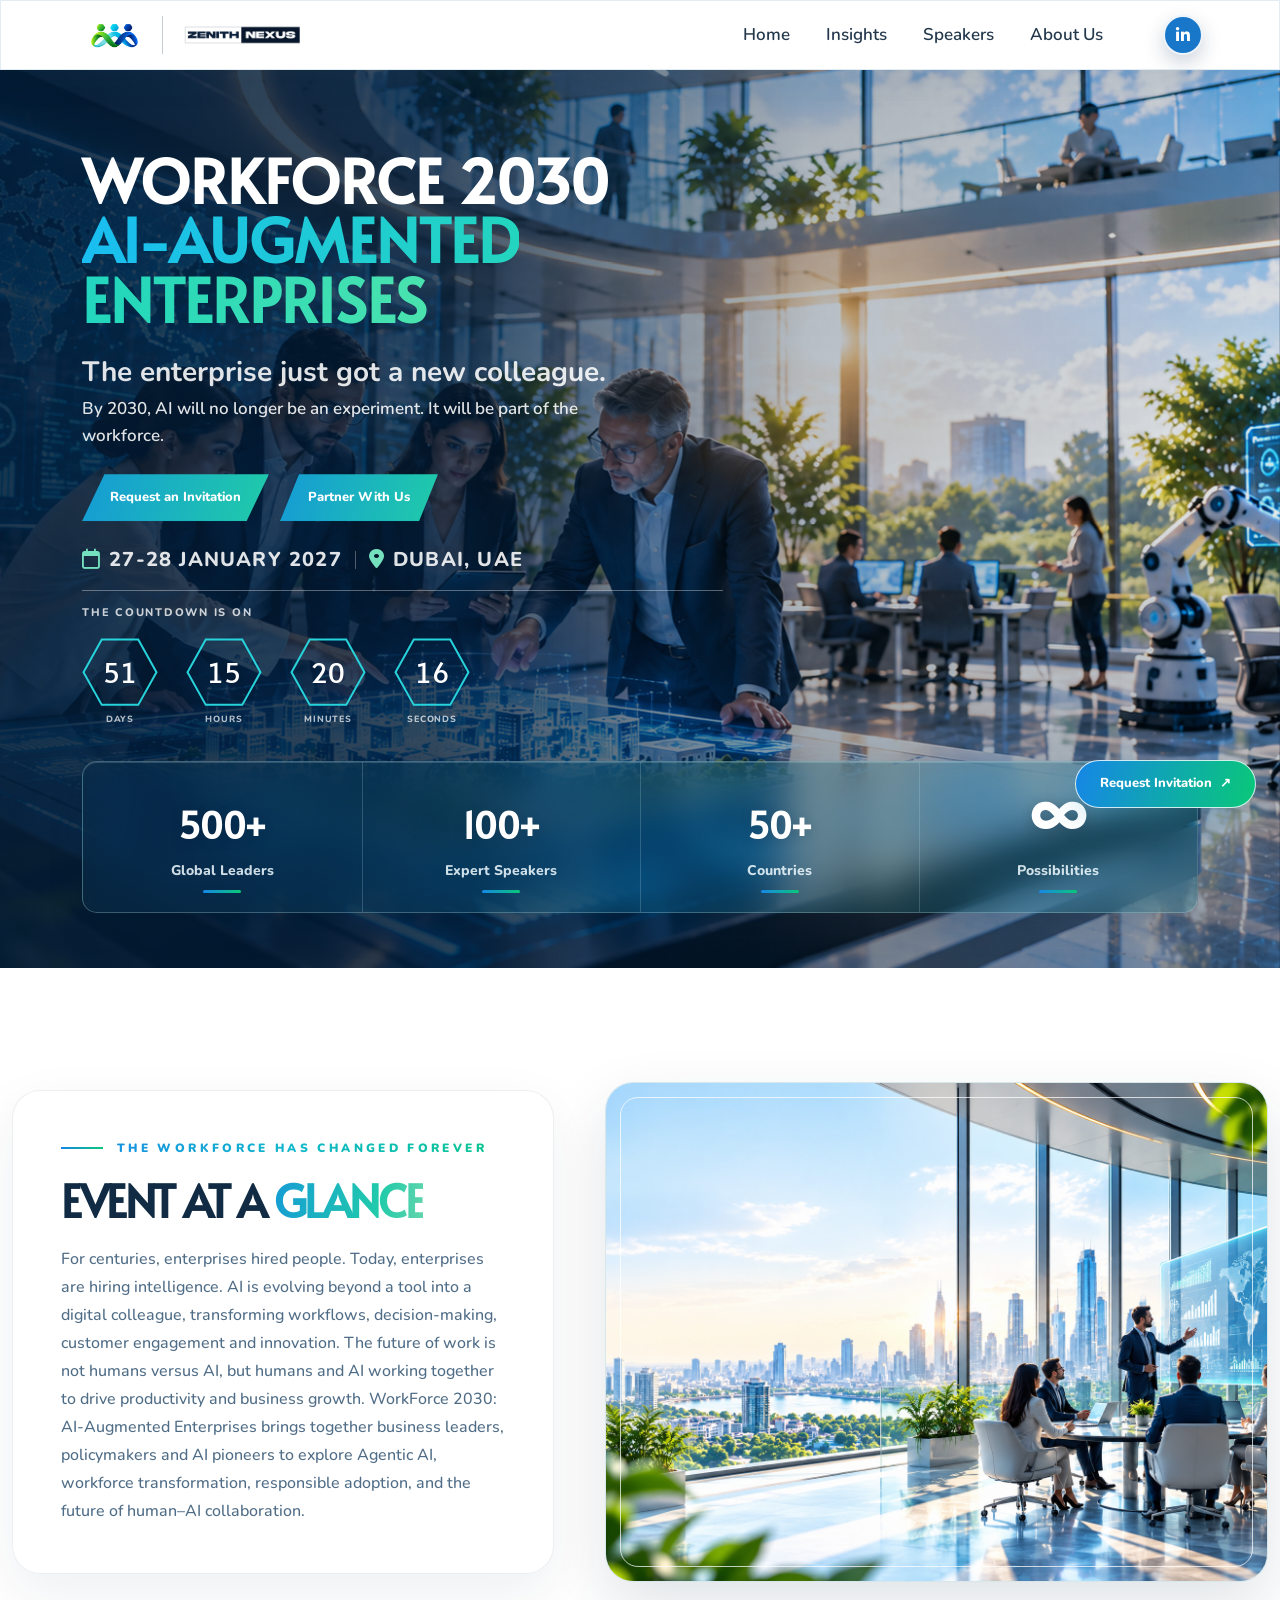
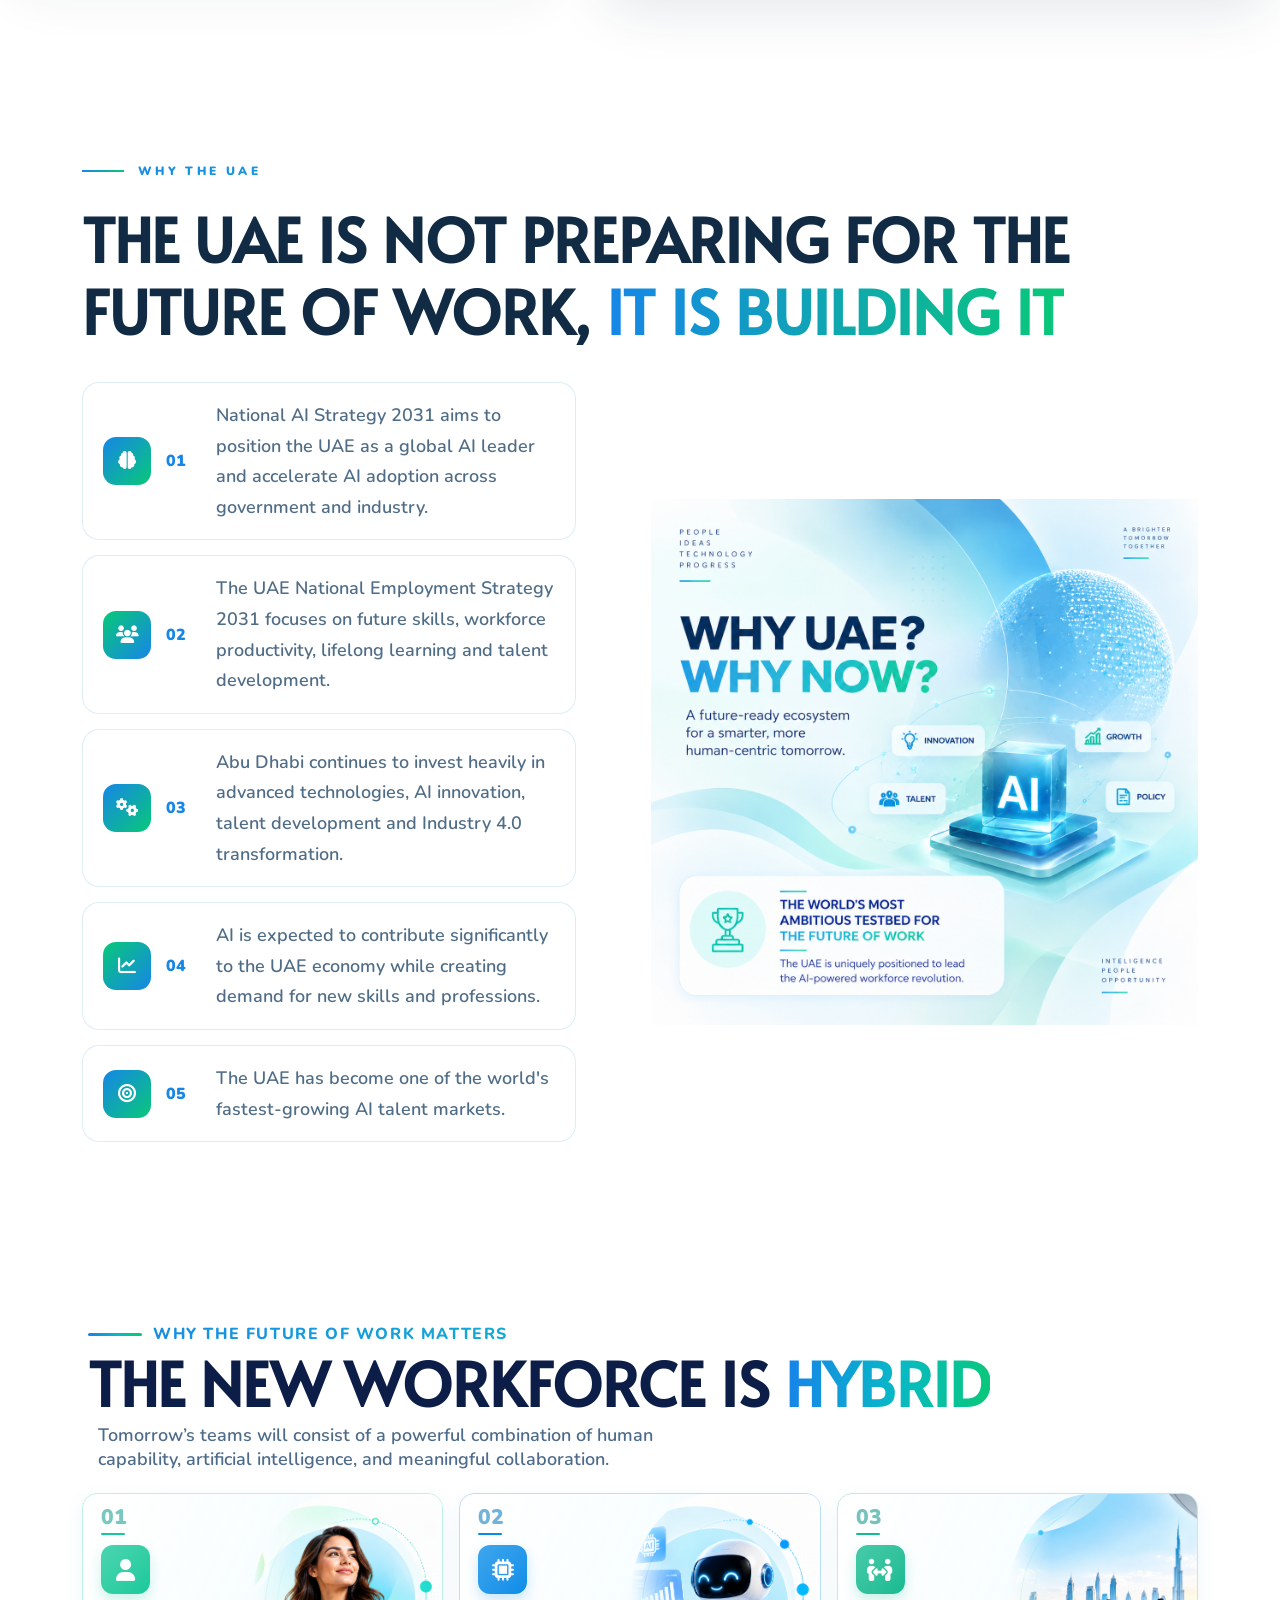
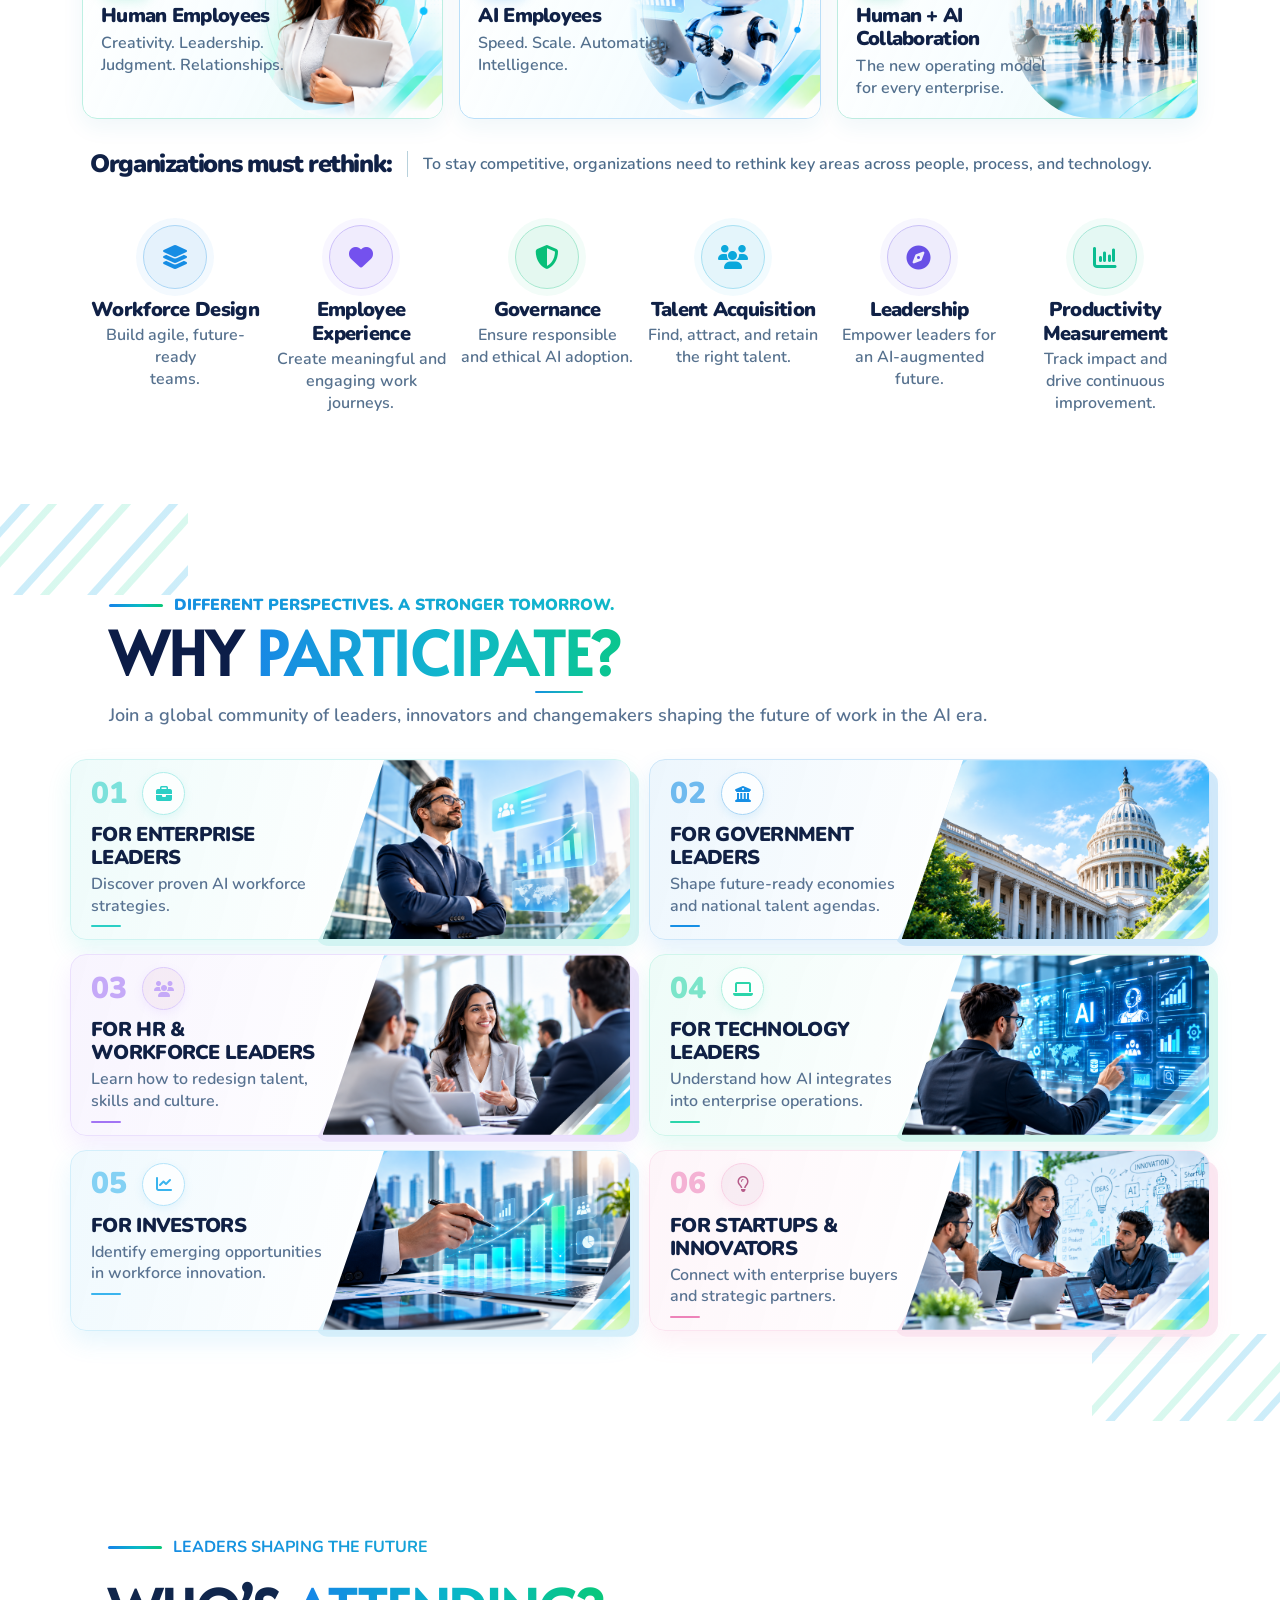
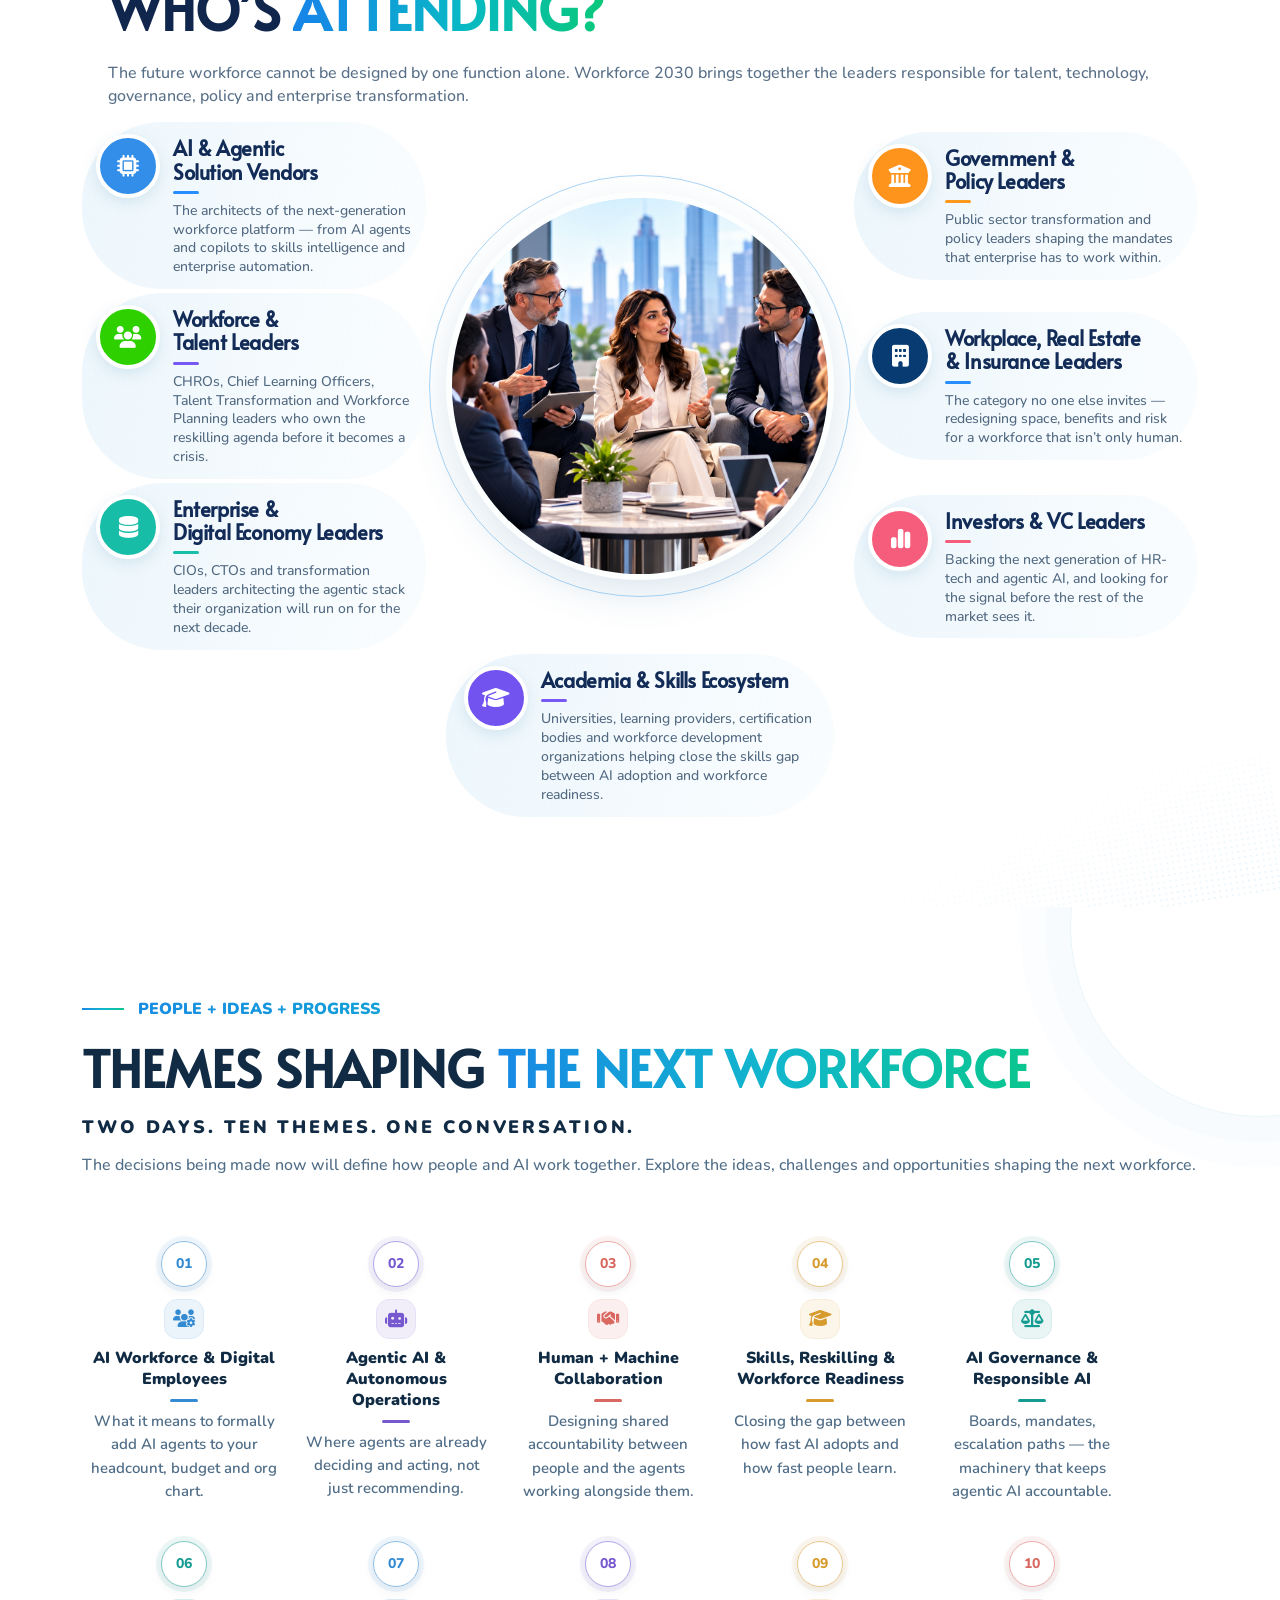
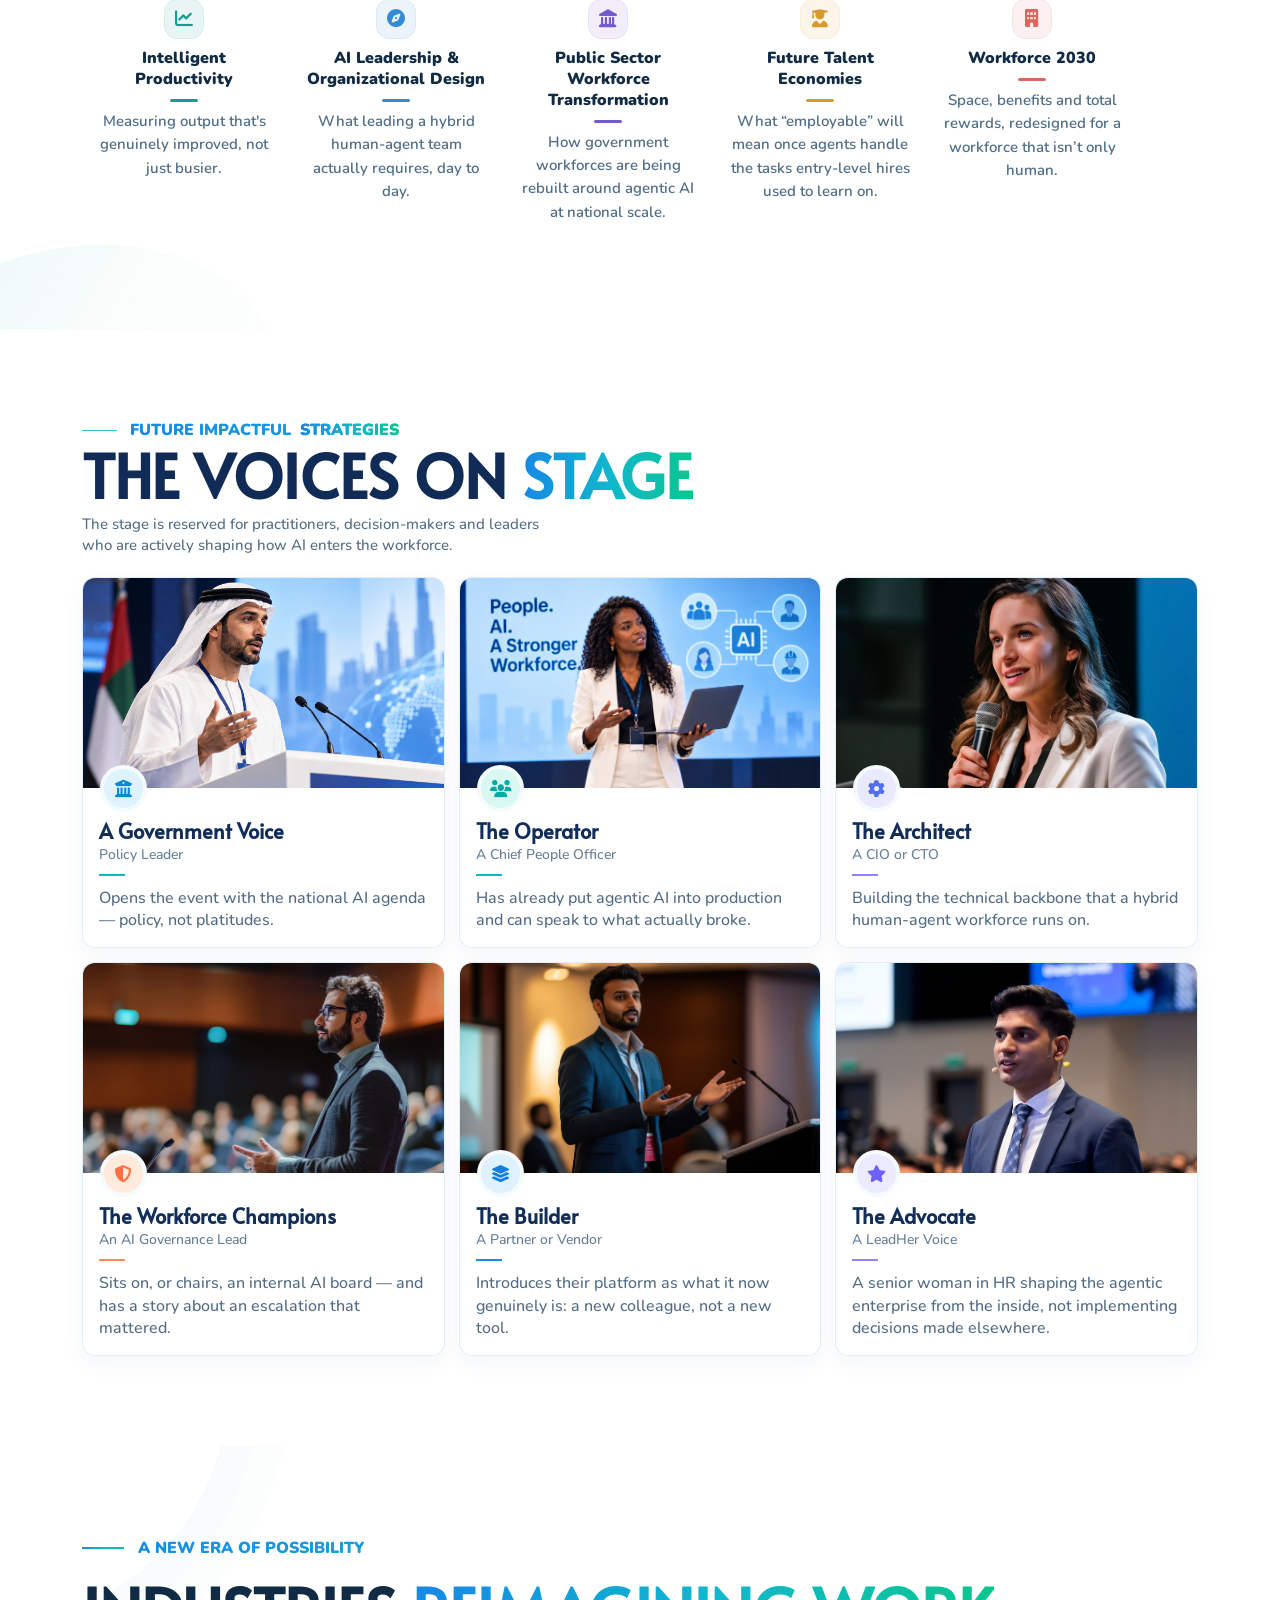
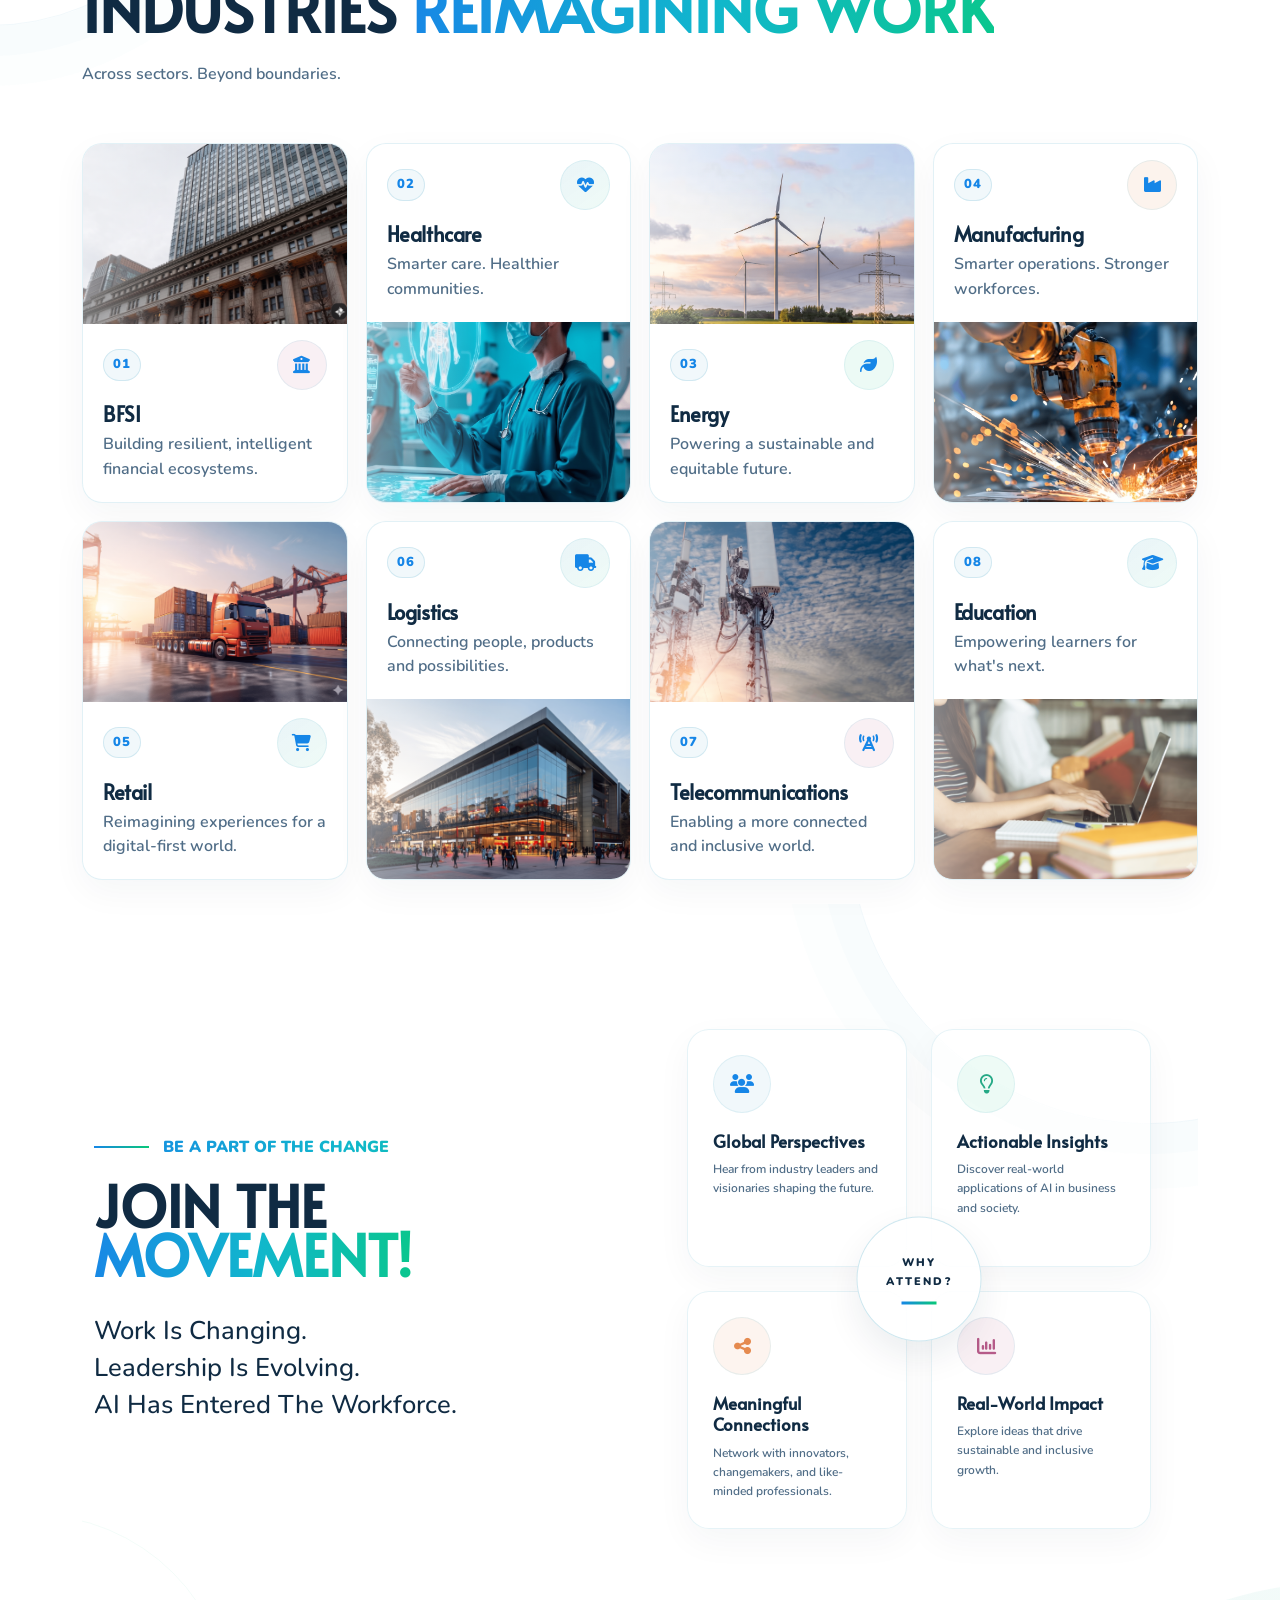
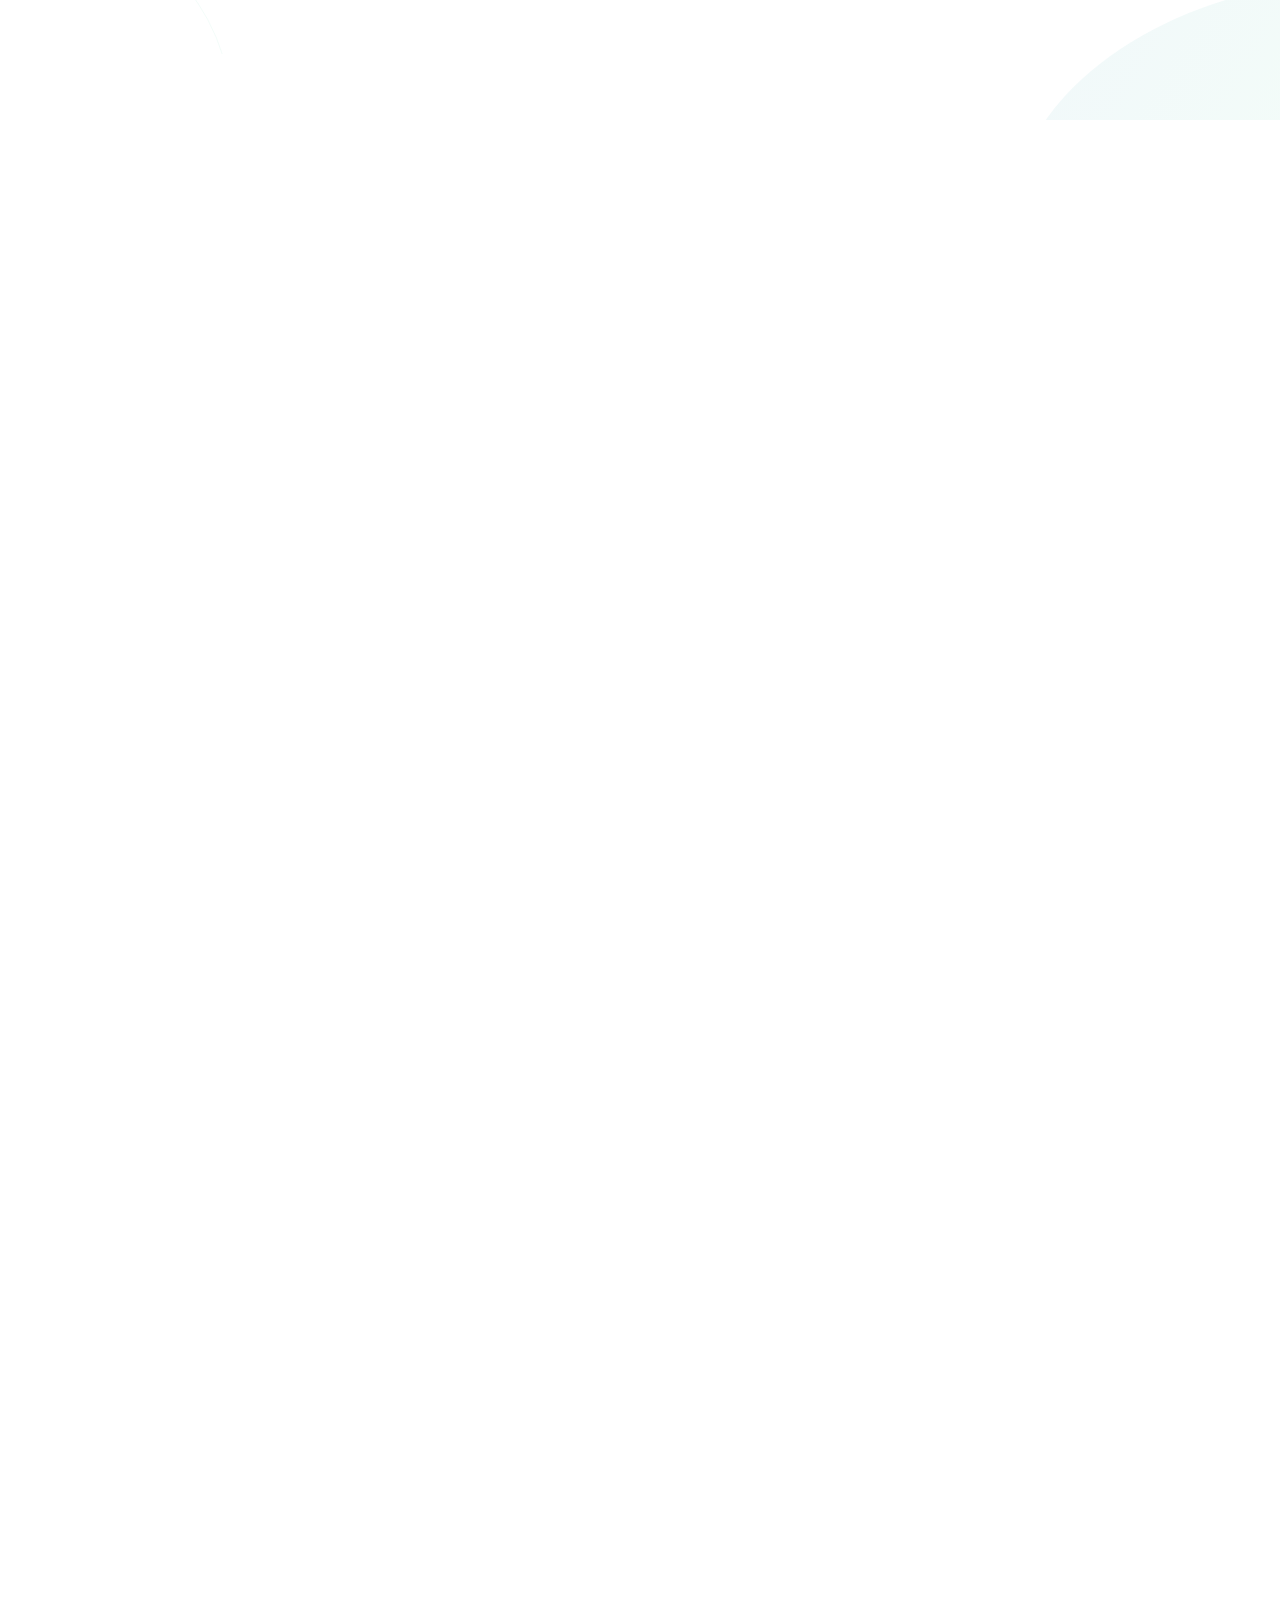
==== commit 504236c4: "changes" ====
--- a/index.html
+++ b/index.html
@@ -131,6 +131,9 @@
                 </li>
                 <li class="nav-item">
                   <a class="nav-link" href="./insight.html">Insights</a>
+                </li>
+                <li class="nav-item">
+                  <a class="nav-link" href="./speakers.html">Speakers</a>
                 </li>
                 <li class="nav-item">
                   <a class="nav-link" href="./about-us.html">About Us</a>
--- a/style.css
+++ b/style.css
@@ -190,6 +190,14 @@
   width: calc(100% - 20px);
 }
 
+.site-header .nav-link[aria-current="page"] {
+  color: var(--primary-color) !important;
+}
+
+.site-header .nav-link[aria-current="page"]::after {
+  width: calc(100% - 20px);
+}
+
 .nav-chip-wrap {
   display: flex;
   align-items: center;
@@ -3367,6 +3375,492 @@
   border-color: rgba(79, 168, 197, 0.42);
 }
 
+.speakers-page {
+  color: #233c58;
+  background: #f7fbfd;
+}
+
+.speakers-hero {
+  position: relative;
+  min-height: 490px;
+  padding: 158px 0 78px;
+  overflow: hidden;
+  isolation: isolate;
+  background:
+    radial-gradient(
+      ellipse at 83% 30%,
+      rgba(86, 220, 199, 0.2),
+      transparent 30%
+    ),
+    radial-gradient(
+      ellipse at 72% 96%,
+      rgba(39, 153, 229, 0.2),
+      transparent 36%
+    ),
+    linear-gradient(118deg, #f8fcff 0%, #edf8fc 48%, #e8f8f6 100%);
+}
+
+.speakers-hero .container {
+  position: relative;
+  z-index: 2;
+}
+
+.speakers-hero-copy {
+  max-width: 700px;
+}
+
+.speakers-eyebrow,
+.speakers-section-kicker {
+  display: inline-flex;
+  align-items: center;
+  gap: 10px;
+  background: linear-gradient(90deg, #1888e5 0%, #11b7cc 52%, #0ac68e 100%);
+  background-clip: text;
+  color: transparent;
+  -webkit-text-fill-color: transparent;
+  font-size: 11px;
+  font-weight: 900;
+  letter-spacing: 0.17em;
+}
+
+.speakers-eyebrow > span {
+  width: 25px;
+  height: 2px;
+  background: linear-gradient(90deg, #1686e7, #09c878);
+}
+
+.speakers-hero h1 {
+  margin: 21px 0 17px;
+  color: #102b43;
+  font-family: var(--heading-font);
+  font-size: clamp(2.8rem, 6vw, 5.2rem);
+  font-weight: 700;
+  letter-spacing: -0.055em;
+  line-height: 1.03;
+  text-transform: uppercase !important;
+}
+.speakers-section-heading h2 {
+  text-transform: uppercase !important;
+  font-weight: 700;
+}
+.speakers-hero h1 span,
+.speakers-section-heading h2 span {
+  background: linear-gradient(90deg, #1888e5 0%, #11b7cc 52%, #0ac68e 100%);
+  background-clip: text;
+  color: transparent;
+  -webkit-text-fill-color: transparent;
+  text-transform: uppercase !important;
+}
+
+.speakers-hero-copy > p {
+  max-width: 510px;
+  margin: 0;
+  color: #557089;
+  font-size: 18px;
+  line-height: 1.7;
+}
+
+.speakers-hero-meta {
+  display: flex;
+  align-items: center;
+  gap: 12px;
+  margin-top: 30px;
+  color: #41647b;
+  font-size: 10px;
+  font-weight: 900;
+  letter-spacing: 0.16em;
+}
+
+.speakers-hero-rule {
+  width: 35px;
+  height: 2px;
+  background: linear-gradient(90deg, #1686e7, #09c878);
+}
+
+.speakers-hero-count {
+  margin-left: 9px;
+  padding: 7px 12px;
+  border: 1px solid rgba(22, 134, 231, 0.16);
+  border-radius: 30px;
+  background: rgba(255, 255, 255, 0.55);
+  color: #2380a4;
+  letter-spacing: 0.06em;
+}
+
+.speakers-hero-orbit {
+  position: absolute;
+  z-index: -1;
+  border: 1px solid rgba(38, 164, 196, 0.19);
+  border-radius: 50%;
+}
+
+.speakers-hero-orbit-one {
+  top: -225px;
+  right: -80px;
+  width: 590px;
+  height: 590px;
+}
+
+.speakers-hero-orbit-two {
+  top: -154px;
+  right: -7px;
+  width: 445px;
+  height: 445px;
+}
+
+.speakers-hero-mark {
+  position: absolute;
+  top: 50%;
+  right: 12%;
+  color: rgba(22, 134, 231, 0.08);
+  font-family: var(--heading-font);
+  font-size: clamp(14rem, 25vw, 25rem);
+  line-height: 1;
+  transform: translateY(-45%);
+}
+
+.speakers-list-section {
+  padding: 78px 0 92px;
+  background:
+    radial-gradient(
+      ellipse at 98% 20%,
+      rgba(13, 200, 120, 0.045),
+      transparent 28%
+    ),
+    #f7fbfd;
+}
+
+.speakers-section-heading {
+  display: flex;
+  align-items: end;
+  justify-content: space-between;
+  gap: 30px;
+  margin-bottom: 30px;
+}
+
+.speakers-section-kicker {
+  margin-bottom: 13px;
+  color: #128fa8;
+}
+
+.speakers-section-heading h2 {
+  max-width: 660px;
+  margin: 0;
+  color: #102b43;
+  font-family: var(--heading-font);
+  font-size: clamp(2rem, 4vw, 3.2rem);
+  letter-spacing: -0.045em;
+  line-height: 1.12;
+}
+
+.speakers-section-heading > p {
+  max-width: 290px;
+  margin: 0 0 4px;
+  color: #71879a;
+  font-size: 14px;
+  line-height: 1.65;
+}
+
+.speakers-grid {
+  display: grid;
+  grid-template-columns: repeat(4, minmax(0, 1fr));
+  gap: 20px;
+}
+
+.speaker-card {
+  display: flex;
+  min-width: 0;
+  flex-direction: column;
+  overflow: hidden;
+  border: 1px solid #e3edf2;
+  border-radius: 18px;
+  background: #ffffff;
+  box-shadow: 0 12px 32px rgba(27, 73, 100, 0.055);
+  color: inherit;
+  transition:
+    transform 0.25s ease,
+    border-color 0.25s ease,
+    box-shadow 0.25s ease;
+}
+
+.speaker-card:hover,
+.speaker-card:focus-visible {
+  border-color: rgba(24, 152, 189, 0.46);
+  box-shadow: 0 22px 42px rgba(27, 73, 100, 0.13);
+  color: inherit;
+  outline: none;
+  transform: translateY(-5px);
+}
+
+.speaker-card:focus-visible {
+  outline: 3px solid rgba(22, 134, 231, 0.55);
+  outline-offset: 3px;
+}
+
+.speaker-card-portrait {
+  position: relative;
+  display: grid;
+  height: 190px;
+  min-height: 260px;
+  flex: 0 0 auto;
+  place-items: center;
+  overflow: hidden;
+  isolation: isolate;
+  background:
+    radial-gradient(
+      circle at 70% 22%,
+      rgba(255, 255, 255, 0.75) 0 2px,
+      transparent 3px
+    ),
+    radial-gradient(
+      circle at 20% 75%,
+      rgba(255, 255, 255, 0.58) 0 1px,
+      transparent 2px
+    ),
+    linear-gradient(145deg, #c8eff4, #eaf8fb 53%, #d7eff5);
+}
+
+.speaker-card-portrait > img {
+  position: absolute;
+  z-index: -1;
+  inset: 0;
+  display: block;
+  width: 100%;
+  height: 100%;
+  object-fit: cover;
+  object-position: center 4%;
+}
+
+.speaker-card-portrait::before {
+  top: -53px;
+  right: -12px;
+  width: 195px;
+  height: 195px;
+}
+
+.speaker-card-portrait::after {
+  right: 22px;
+  bottom: -96px;
+  width: 210px;
+  height: 210px;
+}
+
+.speaker-tone-teal {
+  background: linear-gradient(145deg, #c9f2ed, #e8f9f5 54%, #d0f0eb);
+}
+
+.speaker-tone-violet {
+  background: linear-gradient(145deg, #e1e6ff, #f3f4ff 54%, #e1e8fb);
+}
+
+.speaker-tone-coral {
+  background: linear-gradient(145deg, #ffe2d8, #fff4ed 54%, #ffe9dc);
+}
+
+.speaker-tone-rose {
+  background: linear-gradient(145deg, #f8ddeb, #fff1f7 54%, #f8e4ed);
+}
+
+.speaker-tone-sky {
+  background: linear-gradient(145deg, #cfe9ff, #eff8ff 54%, #dcefff);
+}
+
+.speaker-tone-green {
+  background: linear-gradient(145deg, #d6f1df, #f0faf2 54%, #def2e5);
+}
+
+.speaker-card-number {
+  position: absolute;
+  top: 16px;
+  left: 18px;
+  color: rgba(16, 43, 67, 0.62);
+  font-size: 10px;
+  font-weight: 900;
+  letter-spacing: 0.14em;
+}
+
+.speaker-card-initials {
+  display: grid;
+  width: 100px;
+  height: 100px;
+  place-items: center;
+  border: 1px solid rgba(255, 255, 255, 0.8);
+  border-radius: 50%;
+  background: rgba(255, 255, 255, 0.54);
+  box-shadow:
+    0 12px 28px rgba(30, 95, 119, 0.09),
+    inset 0 0 0 7px rgba(255, 255, 255, 0.32);
+  color: #1c6f91;
+  font-family: var(--heading-font);
+  font-size: 32px;
+  letter-spacing: -0.05em;
+}
+
+.speaker-tone-violet .speaker-card-initials {
+  color: #6565ad;
+}
+
+.speaker-tone-coral .speaker-card-initials {
+  color: #ad674f;
+}
+
+.speaker-tone-rose .speaker-card-initials {
+  color: #a7547d;
+}
+
+.speaker-tone-sky .speaker-card-initials {
+  color: #347db4;
+}
+
+.speaker-tone-green .speaker-card-initials {
+  color: #3c825d;
+}
+
+.speaker-card-link-icon {
+  position: absolute;
+  right: 15px;
+  bottom: 14px;
+  display: grid;
+  width: 30px;
+  height: 30px;
+  place-items: center;
+  border: 1px solid rgba(255, 255, 255, 0.75);
+  border-radius: 50%;
+  background: rgba(255, 255, 255, 0.58);
+  color: #176f9e;
+  font-size: 13px;
+}
+
+.speaker-card-content {
+  display: flex;
+  flex: 1;
+  flex-direction: column;
+  padding: 19px 19px 13px;
+}
+
+.speaker-card-label {
+  margin-bottom: 8px;
+  color: #1797a8;
+  font-size: 9px;
+  font-weight: 900;
+  letter-spacing: 0.14em;
+}
+
+.speaker-card-content h3 {
+  margin: 0 0 8px;
+  color: #122f49;
+  font-family: var(--heading-font);
+  font-size: 20px;
+  line-height: 1.2;
+}
+
+.speaker-card-designation {
+  min-height: 48px;
+  margin: 0;
+  color: #637a8f;
+  font-size: 13px;
+  font-weight: 600;
+  line-height: 1.5;
+}
+
+.speaker-card-divider {
+  width: 29px;
+  height: 2px;
+  margin: 13px 0 10px;
+  background: linear-gradient(90deg, #1686e7, #09c878);
+}
+
+.speaker-card-company {
+  margin: 0;
+  color: #263f56;
+  font-size: 13px;
+  font-weight: 800;
+  line-height: 1.45;
+}
+
+.speaker-card-footer {
+  display: flex;
+  align-items: center;
+  justify-content: space-between;
+  gap: 10px;
+  margin: 0 19px;
+  padding: 13px 0 15px;
+  border-top: 1px solid #edf2f5;
+  color: #55758b;
+  font-size: 9px;
+  font-weight: 900;
+  letter-spacing: 0.12em;
+}
+
+.speaker-card-footer i {
+  color: #1495ae;
+  font-size: 12px;
+  transition: transform 0.2s ease;
+}
+
+.speaker-card:hover .speaker-card-footer i {
+  transform: translate(2px, -2px);
+}
+
+.speakers-cta {
+  display: flex;
+  align-items: center;
+  justify-content: space-between;
+  gap: 24px;
+  margin-top: 52px;
+  padding: 30px 34px;
+  border: 1px solid rgba(100, 202, 196, 0.2);
+  border-radius: 20px;
+  background:
+    radial-gradient(
+      ellipse at 100% 0,
+      rgba(52, 200, 164, 0.16),
+      transparent 36%
+    ),
+    #10354a;
+  box-shadow: 0 18px 40px rgba(17, 59, 78, 0.11);
+}
+
+.speakers-cta > div > span {
+  color: #89d9cb;
+  font-size: 10px;
+  font-weight: 900;
+  letter-spacing: 0.17em;
+}
+
+.speakers-cta h2 {
+  max-width: 640px;
+  margin: 8px 0 0;
+  color: #ffffff;
+  font-family: var(--heading-font);
+  font-size: clamp(1.45rem, 3vw, 2rem);
+  line-height: 1.25;
+}
+
+.speakers-cta > a {
+  display: inline-flex;
+  min-height: 48px;
+  flex: 0 0 auto;
+  align-items: center;
+  justify-content: center;
+  gap: 13px;
+  padding: 0 20px;
+  border-radius: 30px;
+  background: linear-gradient(110deg, #4fa8e8, #65d6ad);
+  color: #ffffff;
+  font-size: 13px;
+  font-weight: 900;
+  transition:
+    box-shadow 0.2s ease,
+    transform 0.2s ease;
+}
+
+.speakers-cta > a:hover {
+  box-shadow: 0 10px 24px rgba(82, 205, 190, 0.26);
+  color: #ffffff;
+  transform: translateY(-2px);
+}
+
 .footer-bottom {
   display: flex;
   align-items: center;
@@ -3388,6 +3882,14 @@
 }
 
 @media (max-width: 991.98px) {
+  .speakers-hero-mark {
+    right: 1%;
+  }
+
+  .speakers-grid {
+    grid-template-columns: repeat(2, minmax(0, 1fr));
+  }
+
   main section.faq-section {
     padding: 76px 0;
   }
@@ -3478,6 +3980,103 @@
 }
 
 @media (max-width: 575.98px) {
+  .speakers-hero {
+    min-height: 420px;
+    padding: 136px 0 58px;
+  }
+
+  .speakers-eyebrow {
+    font-size: 9px;
+    letter-spacing: 0.11em;
+  }
+
+  .speakers-hero-copy > p {
+    font-size: 16px;
+  }
+
+  .speakers-hero-mark {
+    top: 43%;
+    right: -18%;
+    font-size: 15rem;
+  }
+
+  .speakers-hero-orbit-one {
+    top: -150px;
+    right: -300px;
+  }
+
+  .speakers-hero-orbit-two {
+    top: -105px;
+    right: -230px;
+  }
+
+  .speakers-list-section {
+    padding: 56px 0 64px;
+  }
+
+  .speakers-section-heading {
+    display: block;
+    margin-bottom: 23px;
+  }
+
+  .speakers-section-heading > p {
+    margin-top: 13px;
+  }
+
+  .speakers-grid {
+    gap: 13px;
+  }
+
+  .speaker-card {
+    border-radius: 14px;
+  }
+
+  .speaker-card-portrait {
+    height: 145px;
+    min-height: 145px;
+  }
+
+  .speaker-card-initials {
+    width: 78px;
+    height: 78px;
+    font-size: 26px;
+  }
+
+  .speaker-card-content {
+    padding: 14px 12px 11px;
+  }
+
+  .speaker-card-content h3 {
+    font-size: 17px;
+  }
+
+  .speaker-card-label {
+    font-size: 8px;
+    letter-spacing: 0.09em;
+  }
+
+  .speaker-card-designation,
+  .speaker-card-company {
+    font-size: 12px;
+  }
+
+  .speaker-card-designation {
+    min-height: 62px;
+  }
+
+  .speaker-card-footer {
+    margin: 0 12px;
+    font-size: 8px;
+    letter-spacing: 0.06em;
+  }
+
+  .speakers-cta {
+    align-items: flex-start;
+    flex-direction: column;
+    margin-top: 35px;
+    padding: 24px 20px;
+  }
+
   main section.faq-section {
     padding: 64px 0;
   }
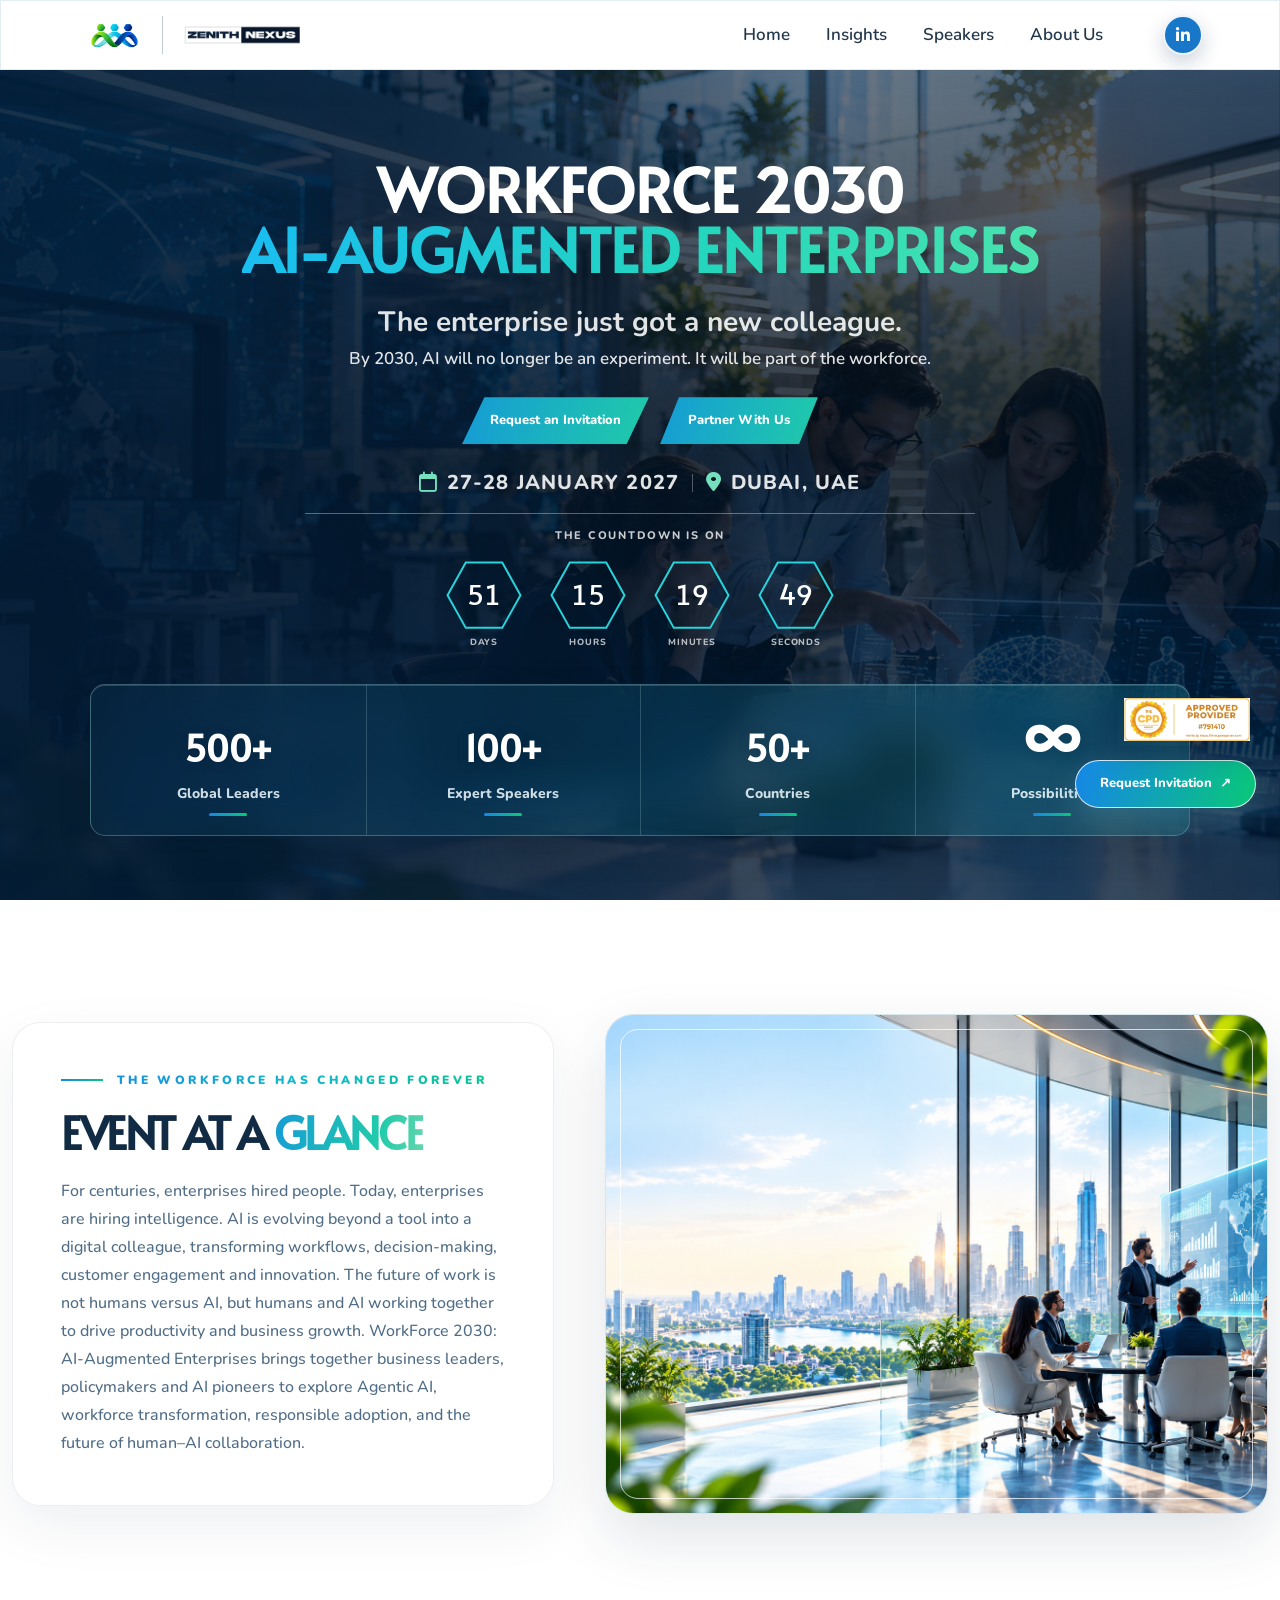
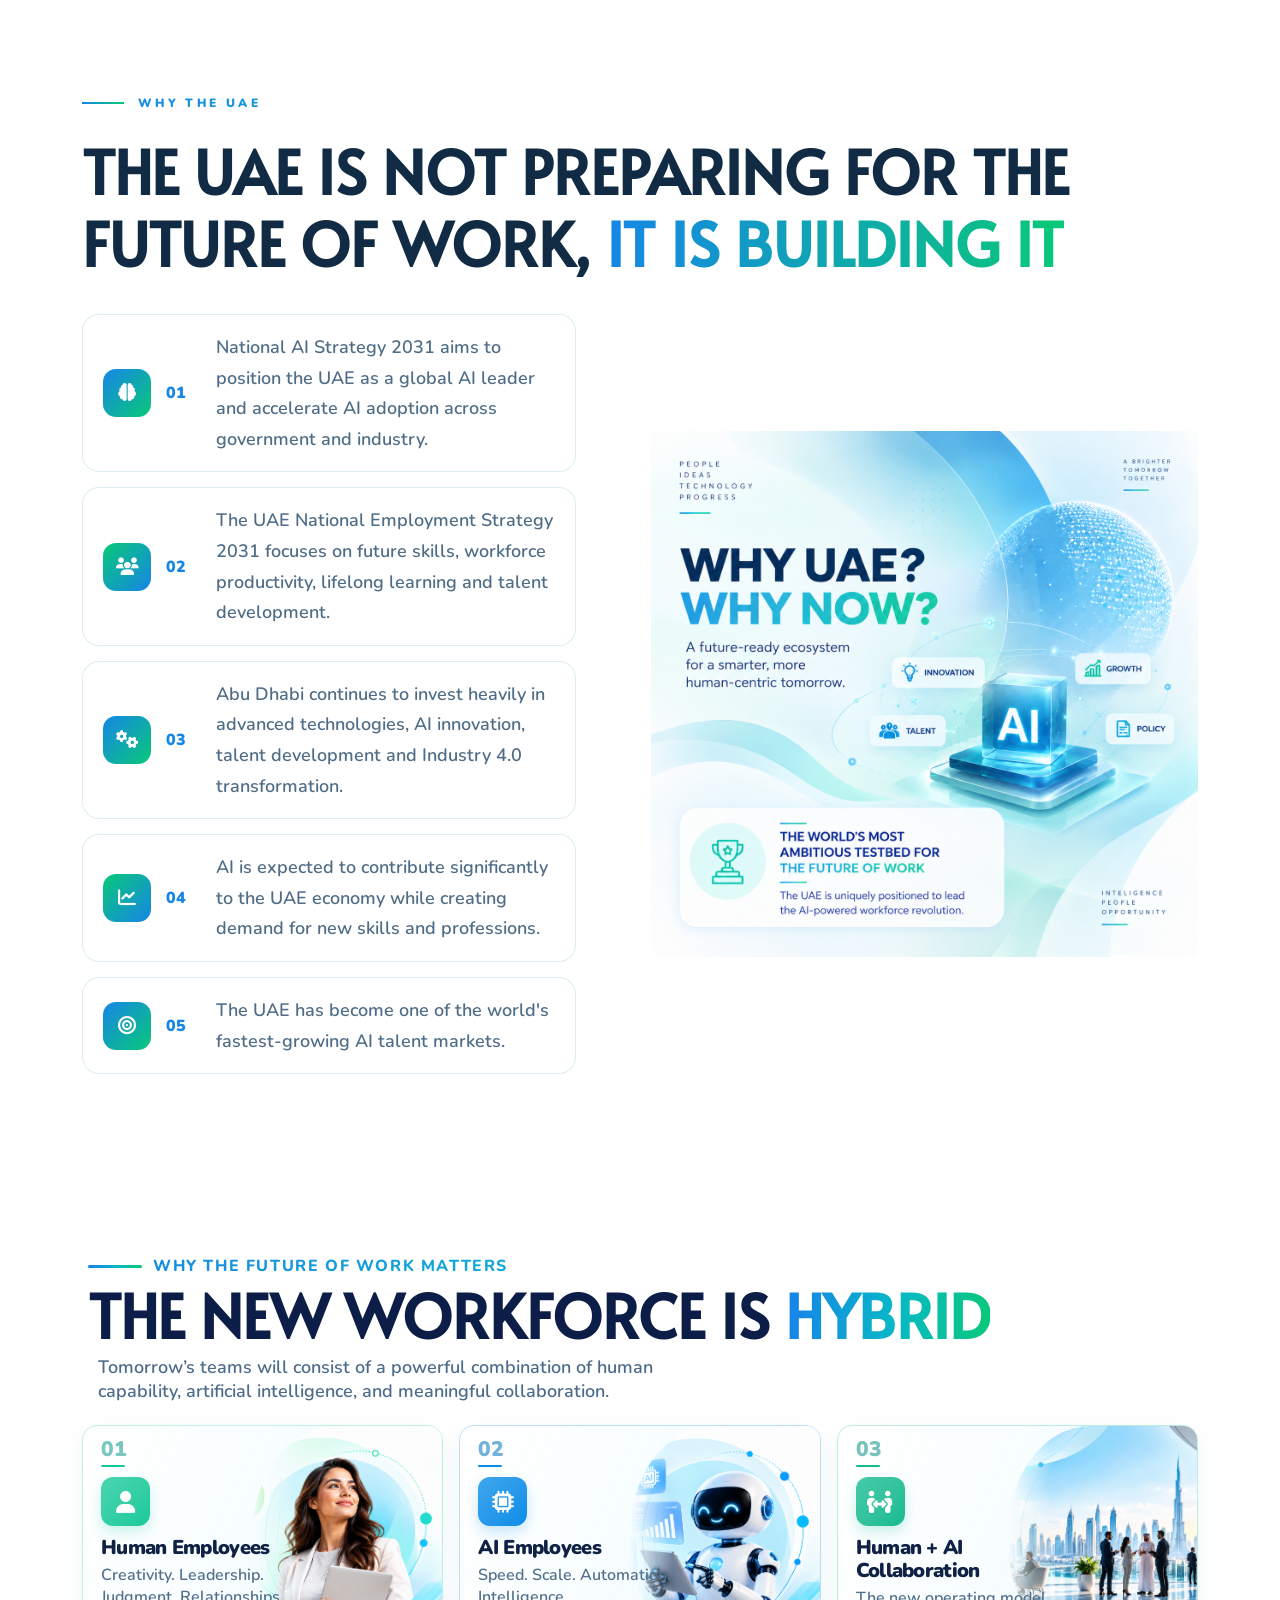
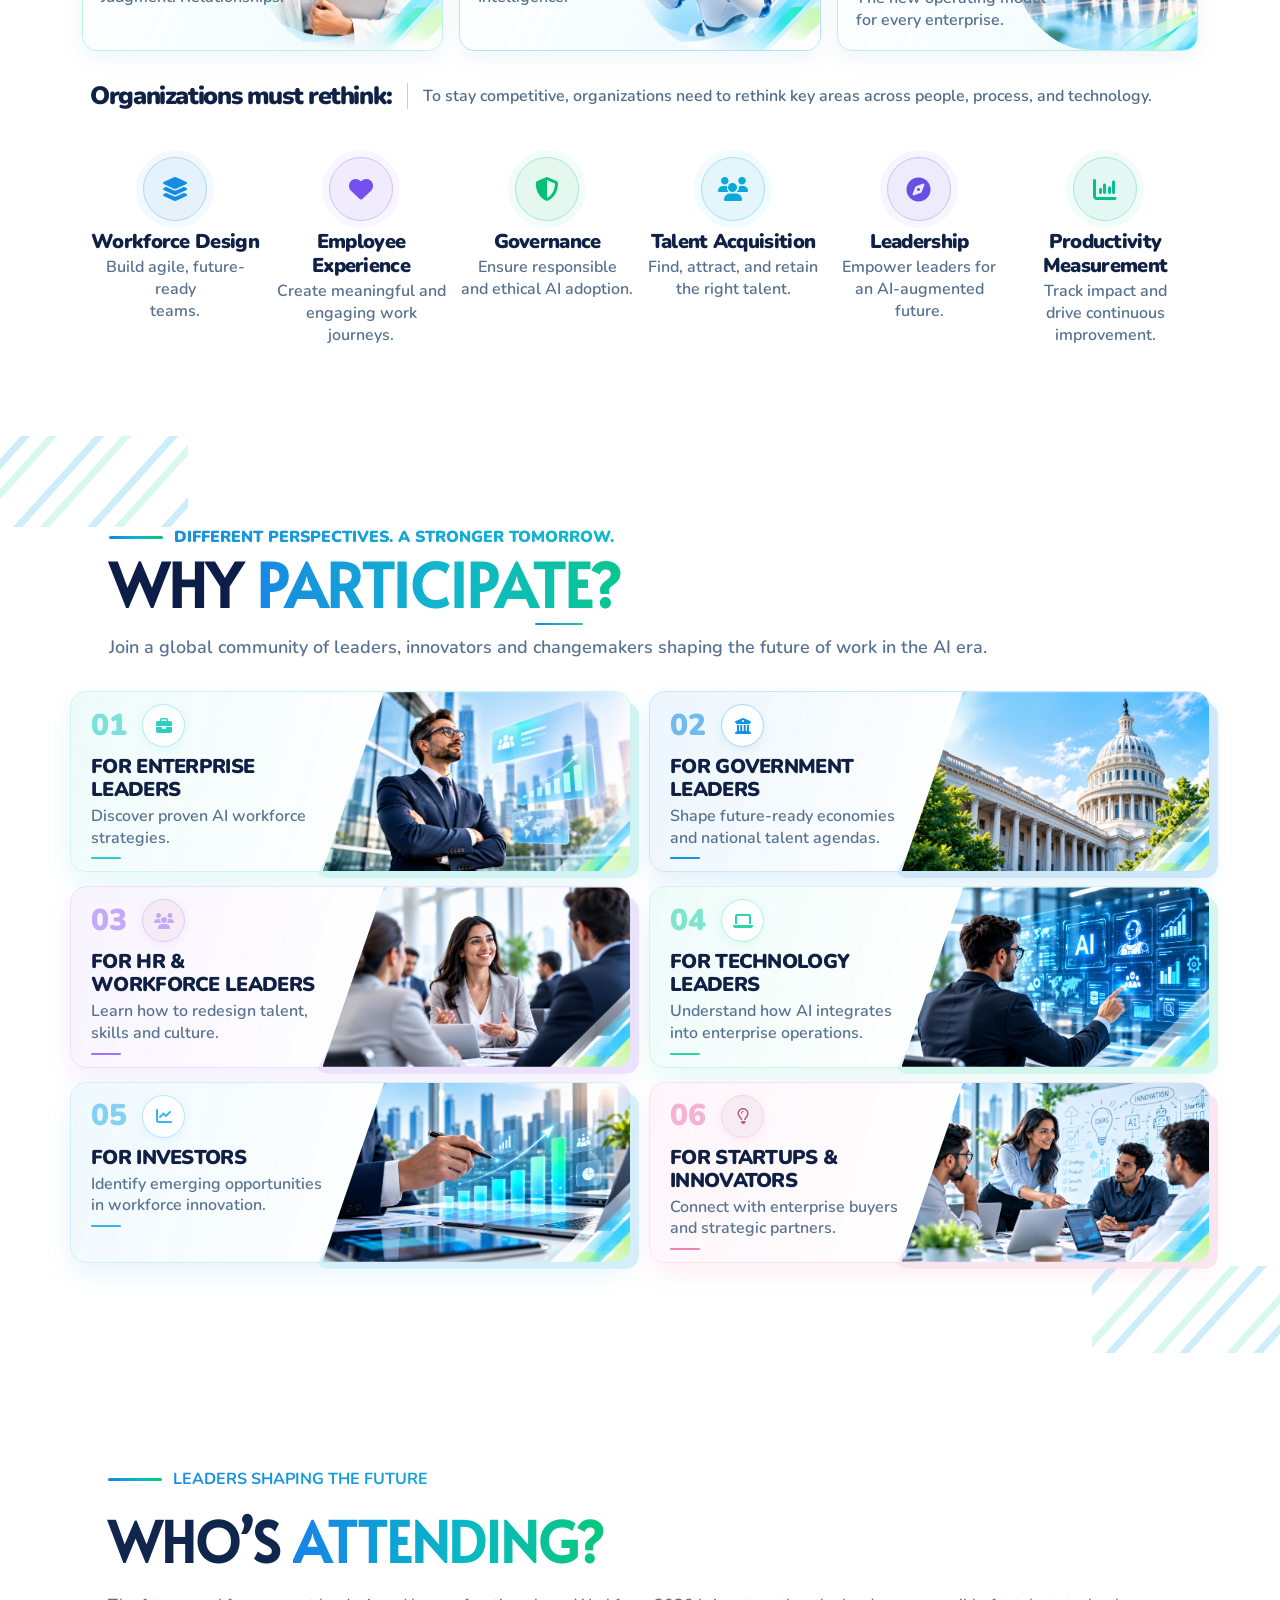
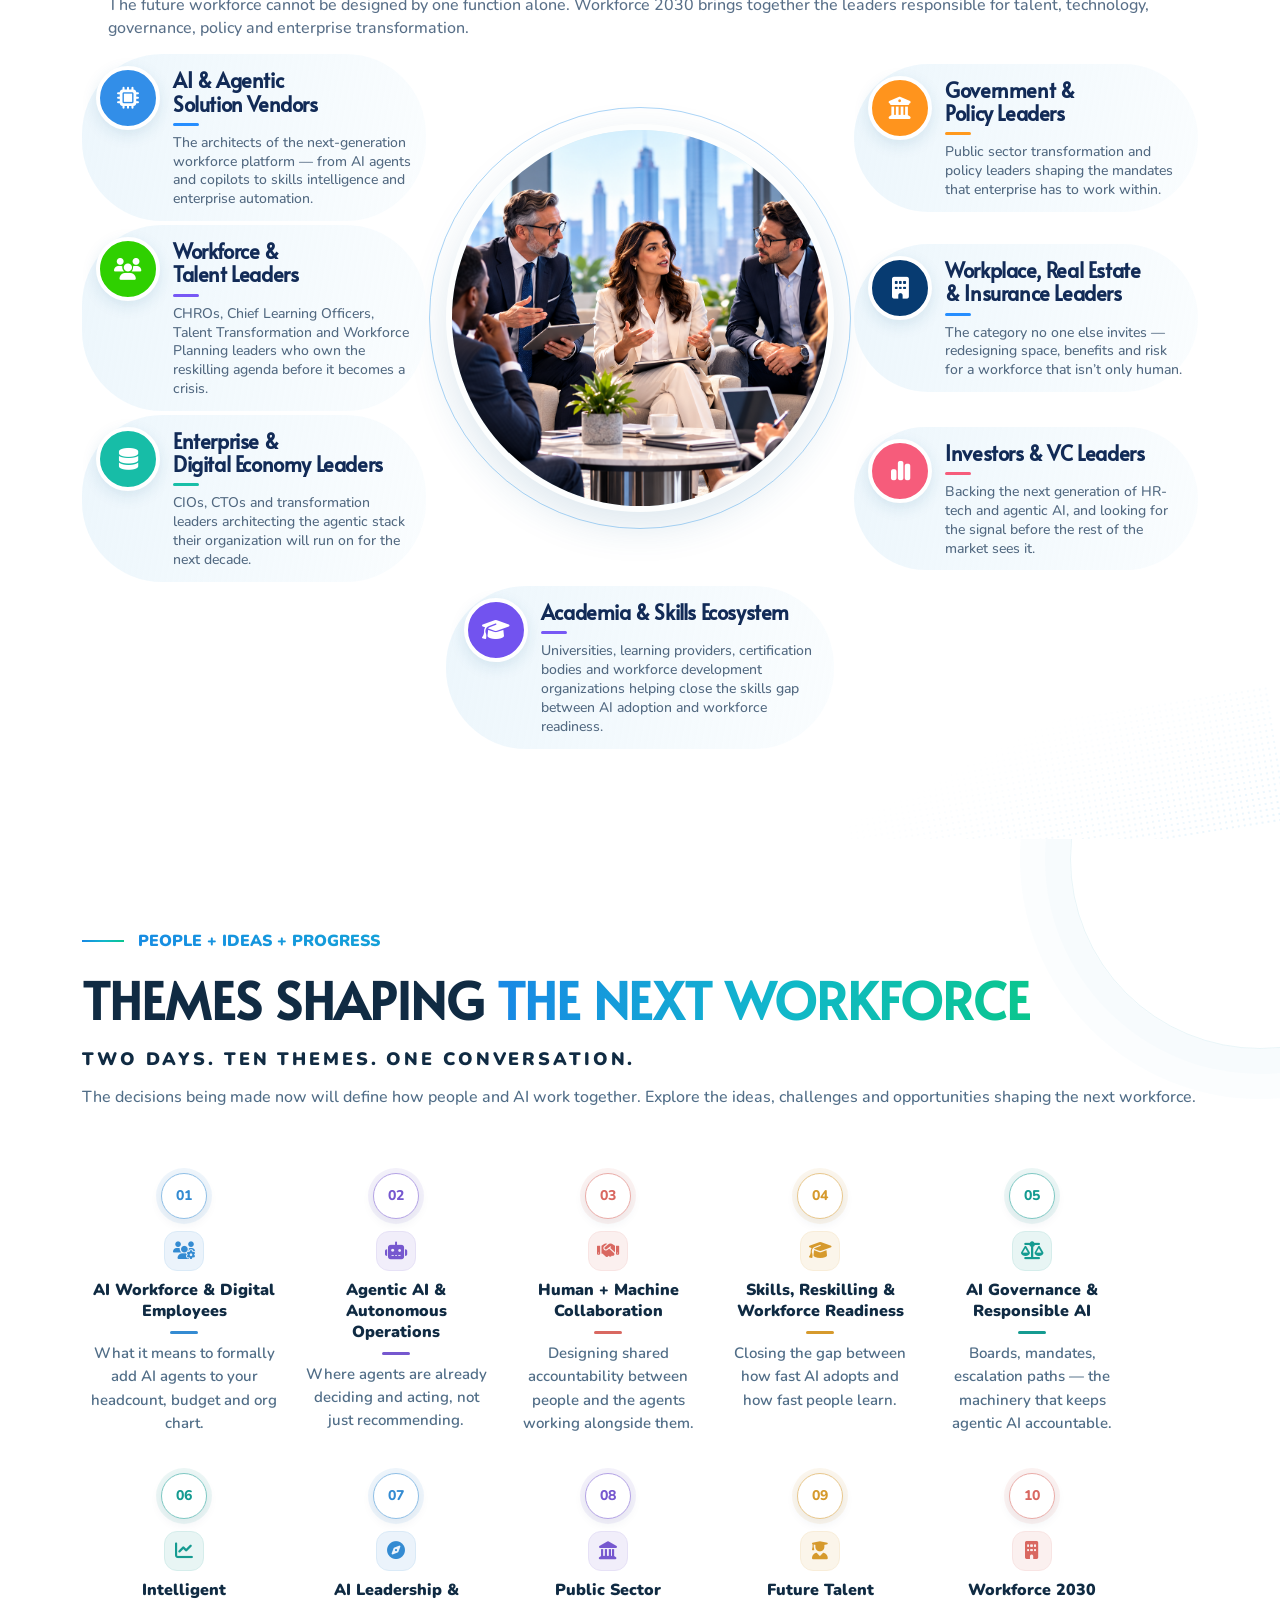
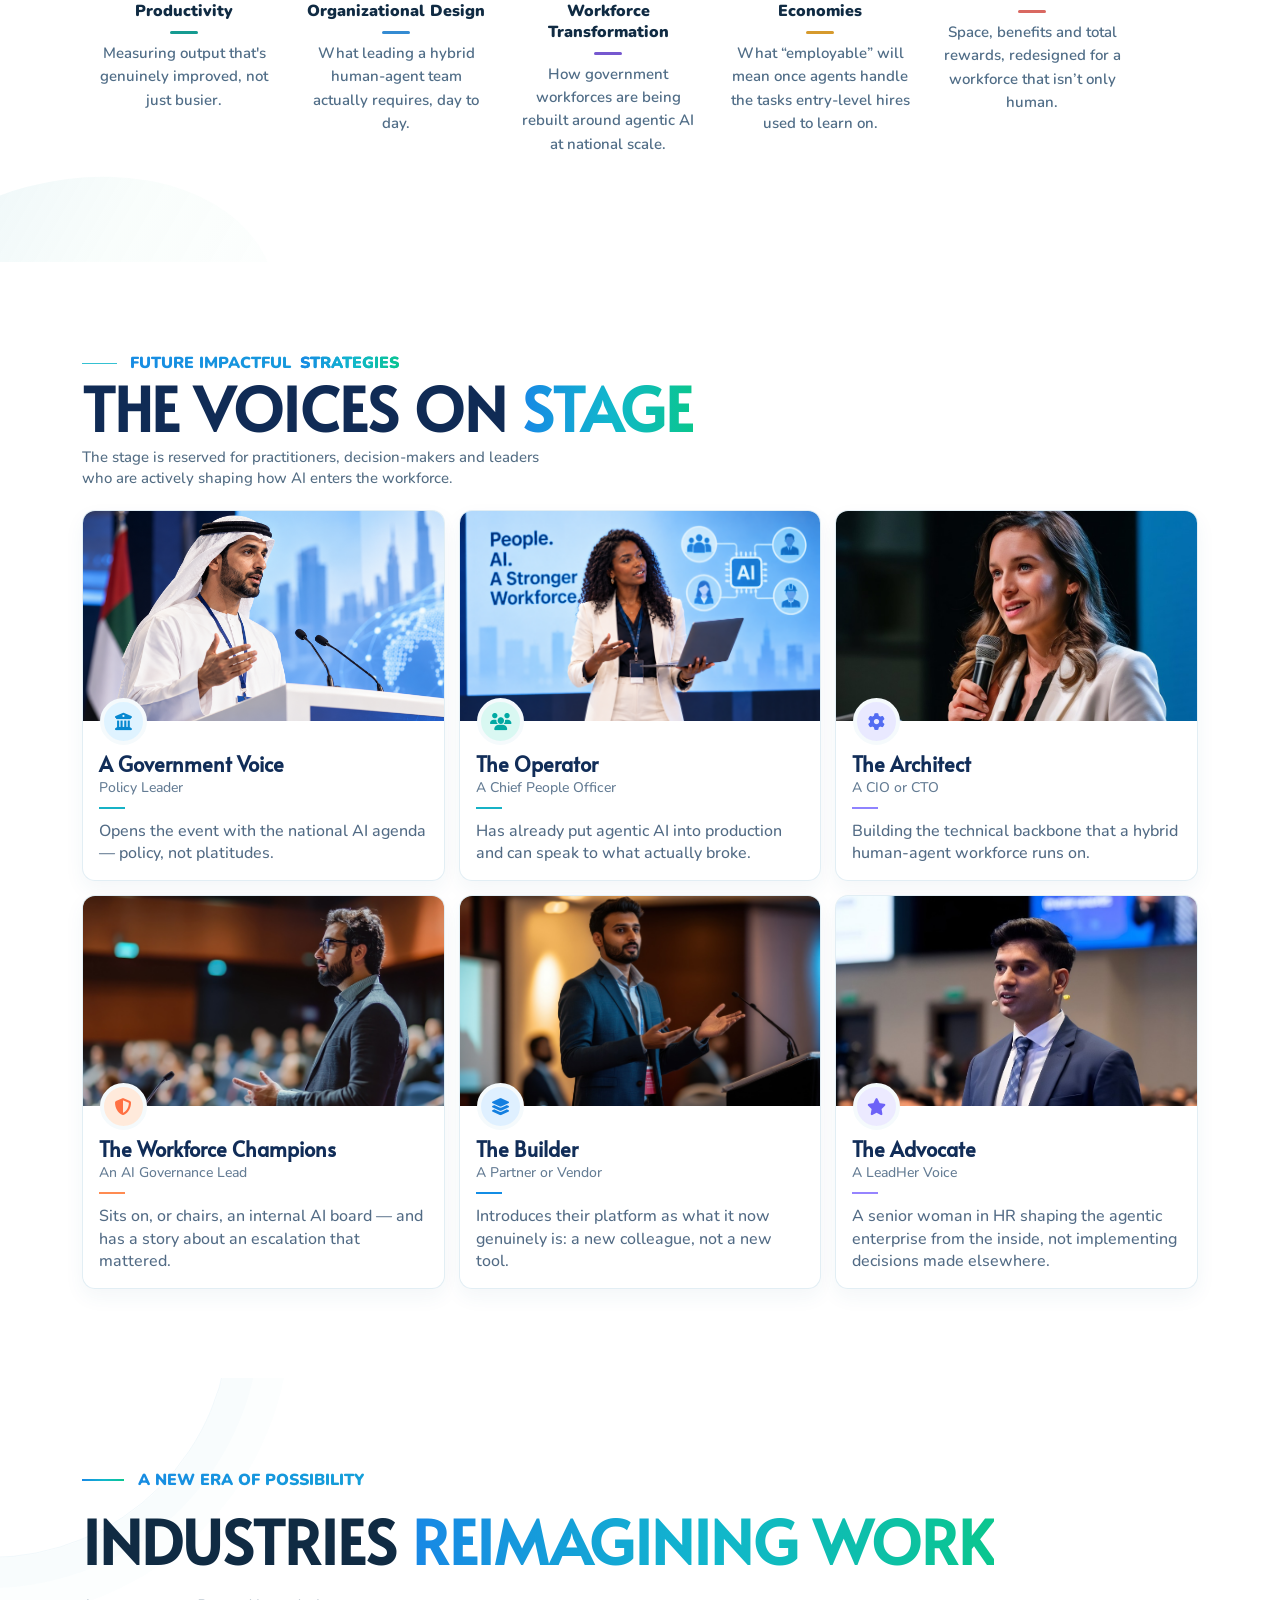
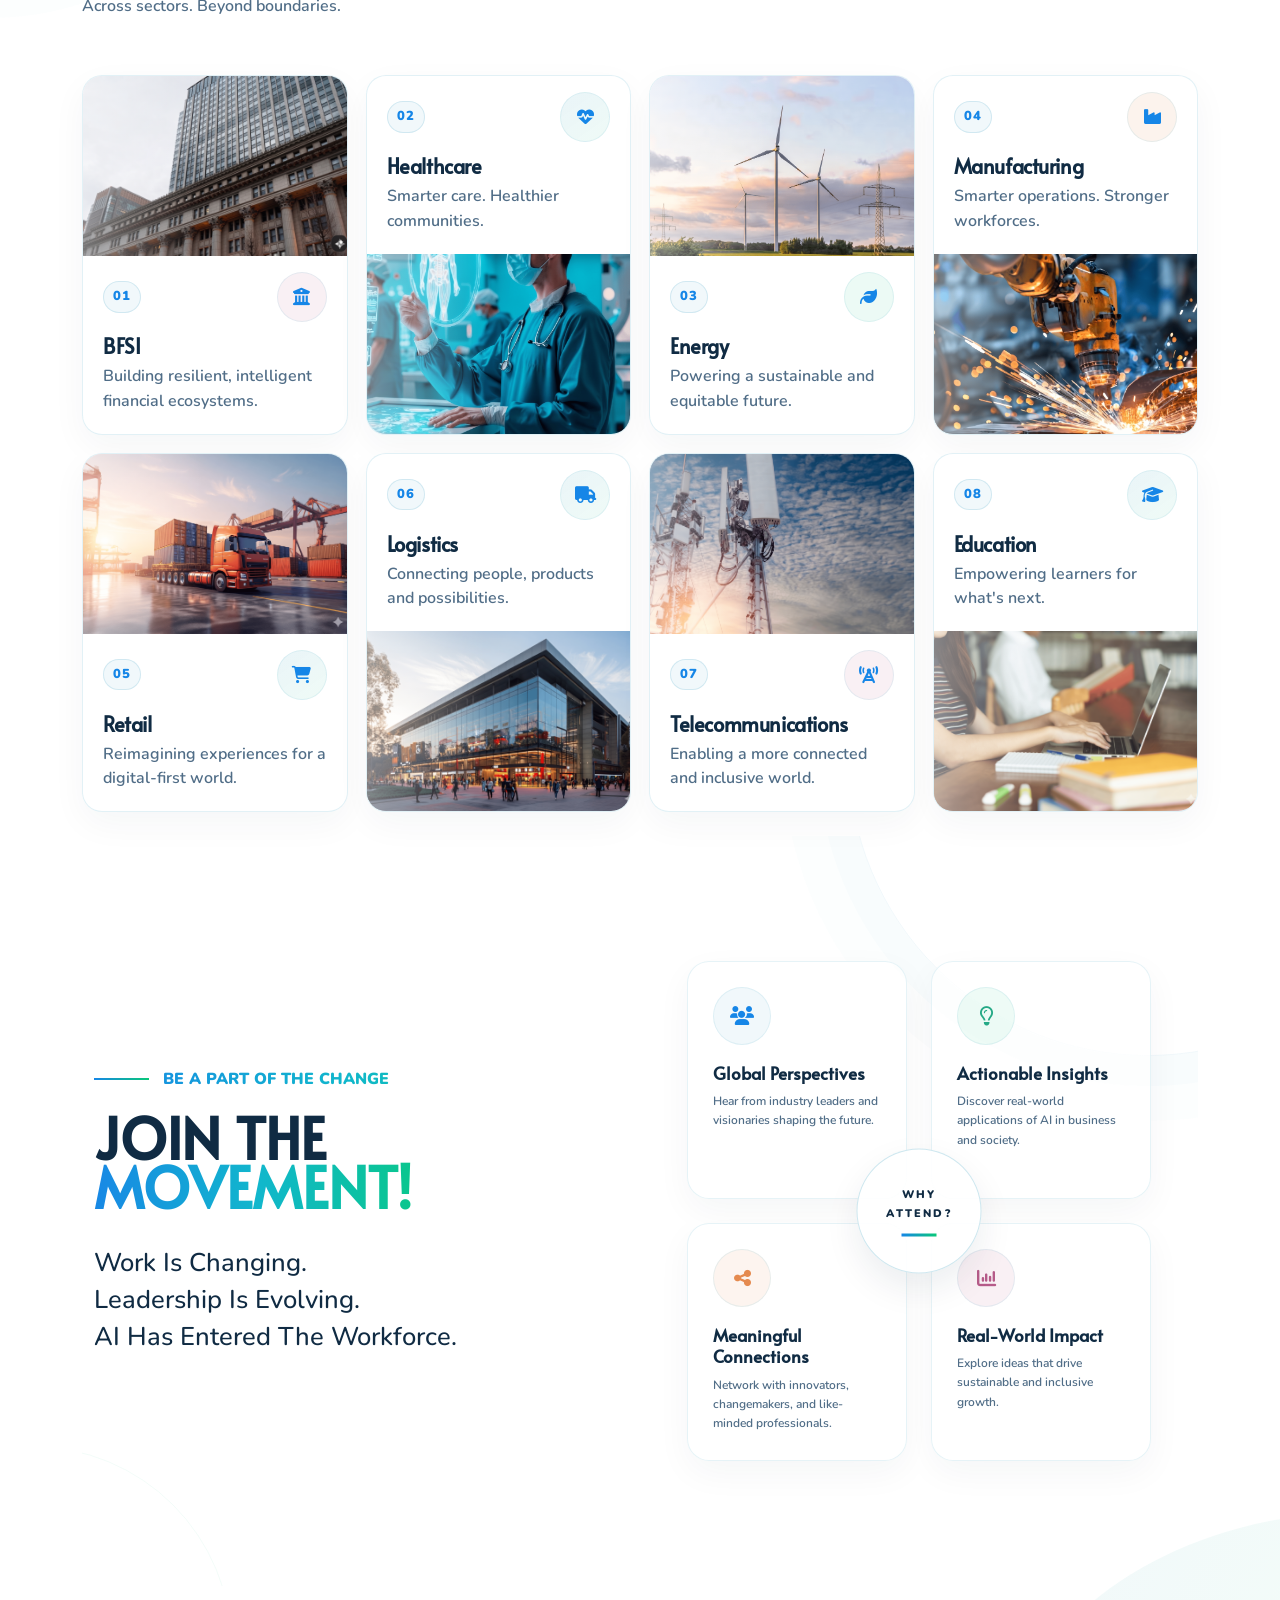
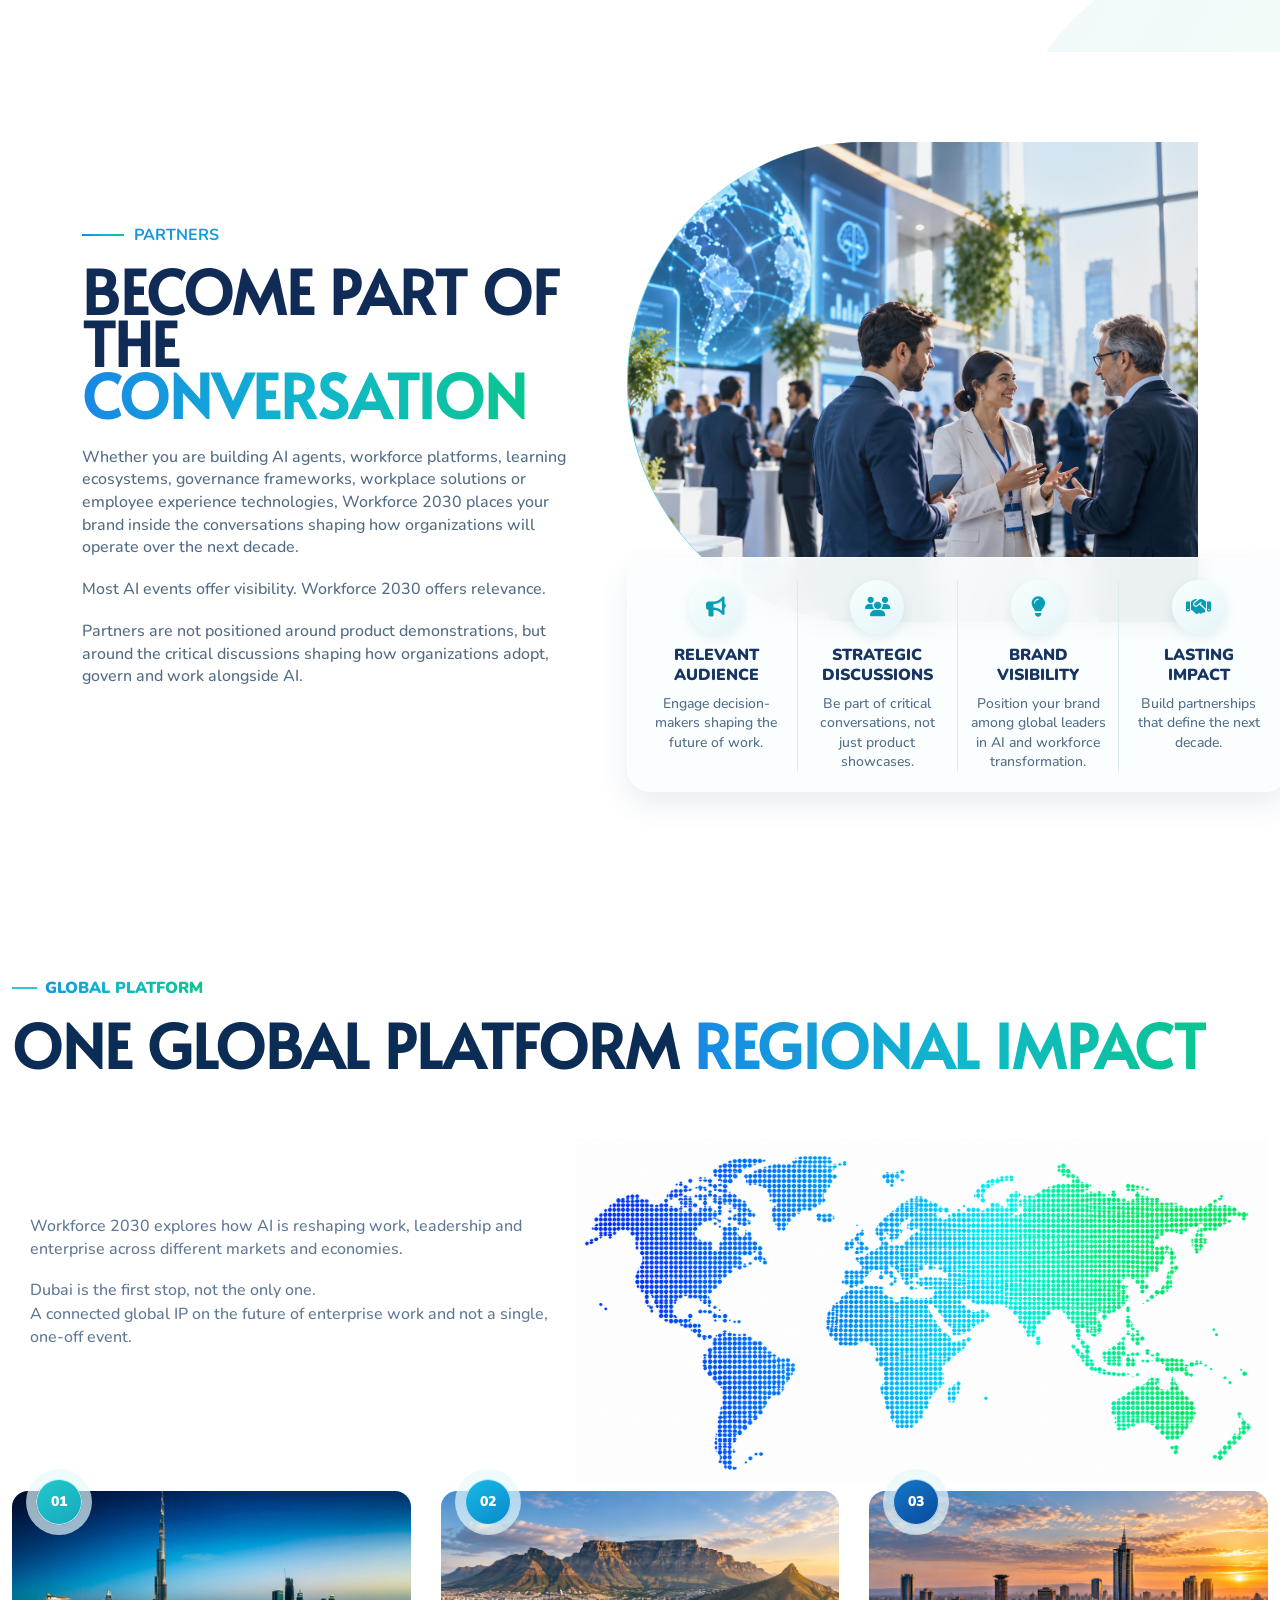
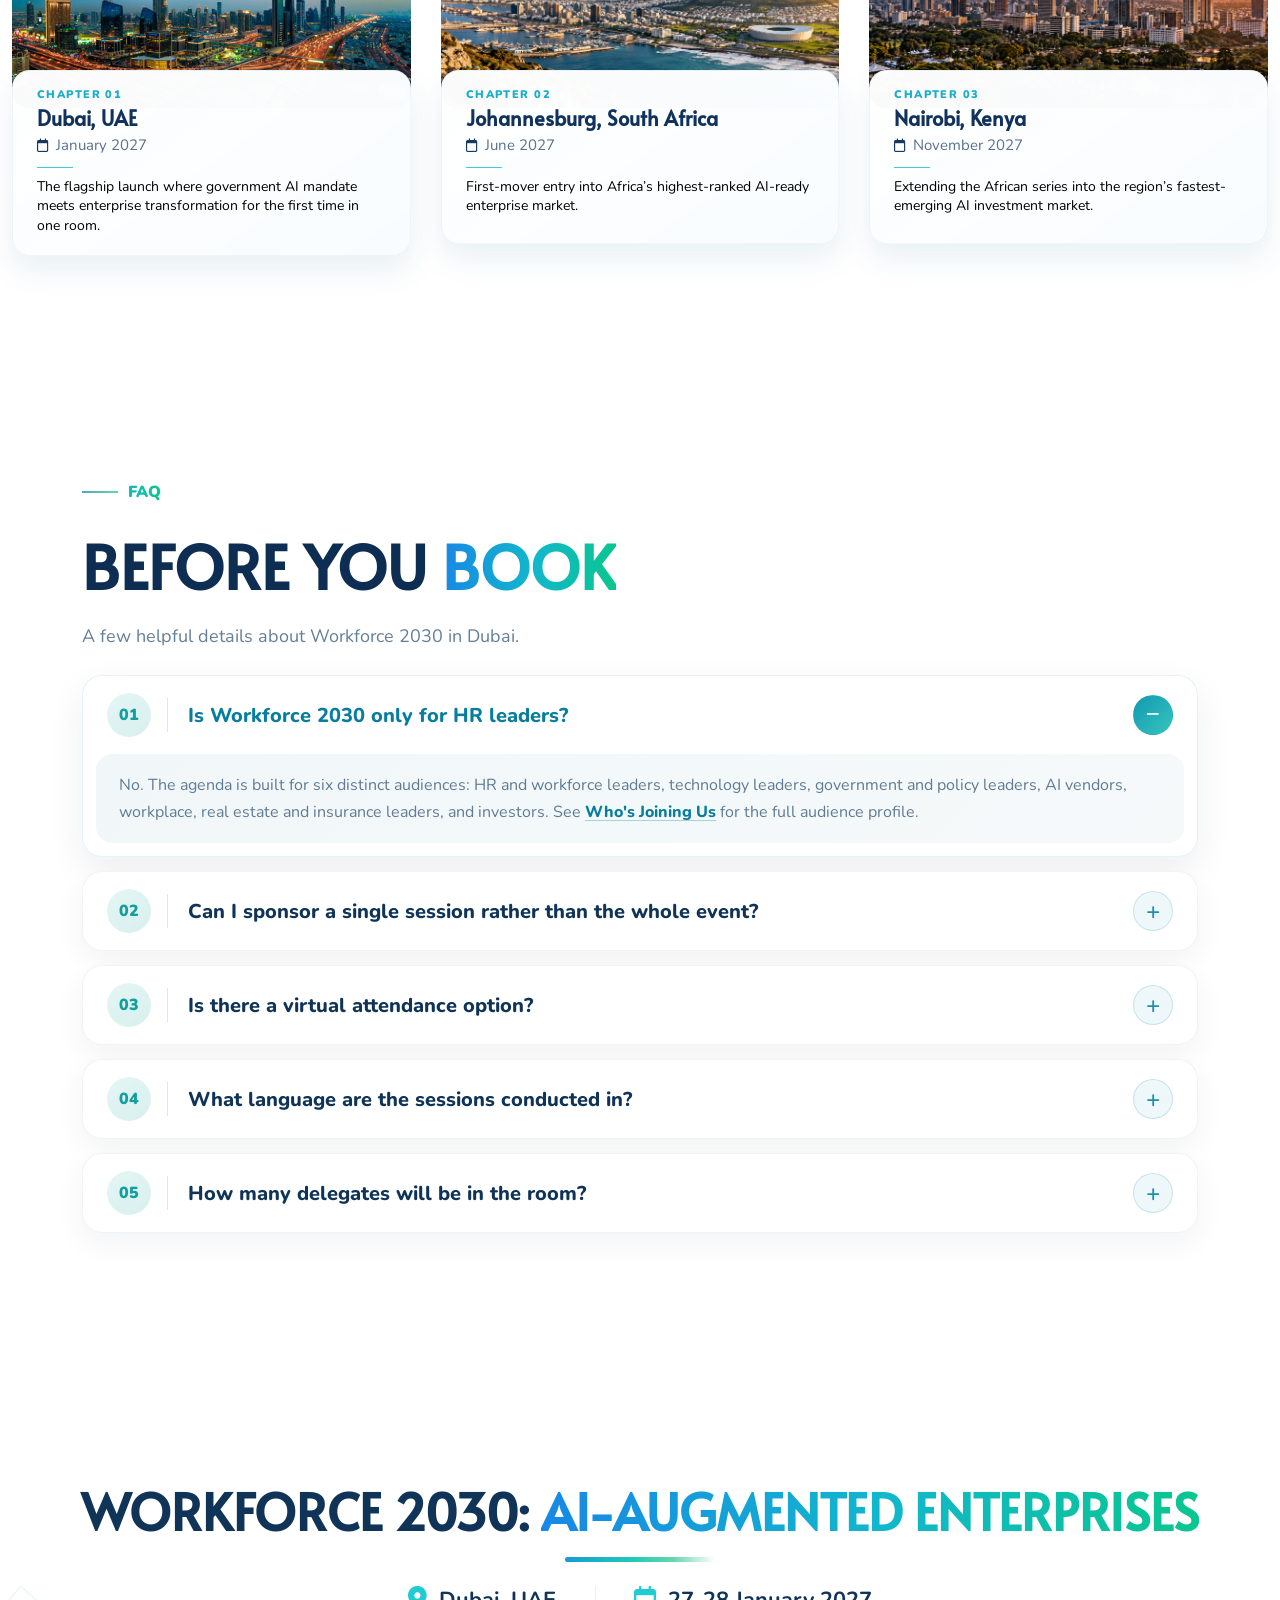
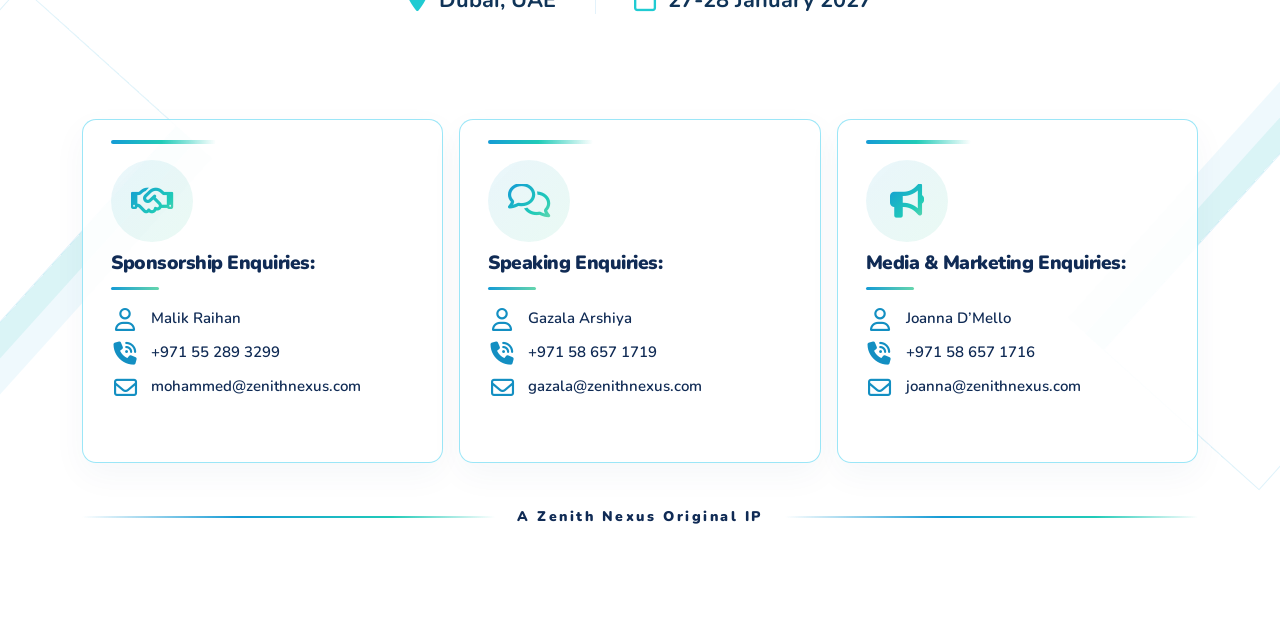
==== commit 5e181628: "changes" ====
--- a/index.html
+++ b/index.html
@@ -93,6 +93,13 @@
     >
       Request Invitation <span class="mx-invite-btn-icon">↗</span>
     </button>
+    <a
+      class="floating-logo"
+      href="./index.html"
+      aria-label="Workforce 2030 home"
+    >
+      <img src="./images/float.jpeg" alt="" />
+    </a>
 
     <main>
       <header class="site-header">
@@ -174,7 +181,7 @@
 
         <div class="container position-relative hero-content-container">
           <div class="row align-items-center">
-            <div class="col-lg-8 col-xl-7">
+            <div class="col-12">
               <div class="hero-content hero-animate">
                 <!-- <span class="hero-eyebrow">Workforce 2030</span> -->
 
--- a/style.css
+++ b/style.css
@@ -286,14 +286,14 @@
       90deg,
       rgba(3, 28, 54, 0.88) 0%,
       rgba(3, 28, 54, 0.76) 34%,
-      rgba(3, 28, 54, 0.25) 63%,
-      rgba(3, 28, 54, 0.08) 100%
+      rgb(3 28 54 / 44%) 63%,
+      rgb(3 28 54 / 56%) 100%
     ),
     linear-gradient(
       180deg,
       rgba(3, 28, 54, 0.12) 0%,
-      transparent 50%,
-      rgba(3, 28, 54, 0.34) 100%
+      #000000b0 50%,
+      rgb(3 28 54 / 59%) 100%
     );
 
   pointer-events: none;
@@ -344,7 +344,7 @@
 }
 
 .hero-content h1 {
-  max-width: 880px;
+  /* max-width: 880px; */
   margin: 0;
 
   color: #ffffff;
@@ -542,7 +542,7 @@
 }
 
 .hero-description {
-  max-width: 540px;
+  /* max-width: 540px; */
   margin: 22px 0 0;
 
   color: rgba(255, 255, 255, 0.88);
@@ -3549,8 +3549,6 @@
   color: #102b43;
   font-family: var(--heading-font);
   font-size: clamp(2rem, 4vw, 3.2rem);
-  letter-spacing: -0.045em;
-  line-height: 1.12;
 }
 
 .speakers-section-heading > p {
@@ -13713,6 +13711,49 @@
   .hero-content h1 {
     font-size: clamp(1.75rem, 7.4vw, 2.35rem);
   }
+}
+
+.hero-content-container > .row {
+  justify-content: center;
+}
+
+.hero-content {
+  max-width: 1100px;
+  margin: 0 auto;
+  text-align: center;
+}
+
+.hero-content h1 .hero-title-line {
+  display: block;
+}
+
+.hero-content h1 .hero-title-line:nth-child(2) {
+  font-size: clamp(1.1rem, 4.8vw, 3.75rem);
+  white-space: nowrap;
+}
+
+.hero-description {
+  text-align: center;
+}
+
+.hero-actions {
+  justify-content: center;
+}
+
+.hero-countdown-panel {
+  margin-right: auto;
+  margin-left: auto;
+}
+
+.hero-event-details,
+.hero-countdown {
+  justify-content: center;
+}
+
+.hero-stats {
+  max-width: 1100px;
+  margin-right: auto;
+  margin-left: auto;
 }
 
 .hero-social-links {
@@ -13818,6 +13859,40 @@
   outline-offset: 4px;
 }
 
+.floating-logo {
+  position: fixed;
+  right: 24px;
+  bottom: 154px;
+  z-index: 998;
+  display: grid;
+  width: 138px;
+  height: 54px;
+  place-items: center;
+  padding: 6px;
+
+  box-shadow: 0 10px 24px rgba(7, 42, 78, 0.24);
+  transition:
+    transform 0.2s ease,
+    box-shadow 0.2s ease;
+}
+
+.floating-logo img {
+  display: block;
+  width: 100%;
+  height: 100%;
+  object-fit: contain;
+}
+
+.floating-logo:hover {
+  transform: translateY(-3px);
+  box-shadow: 0 14px 28px rgba(7, 42, 78, 0.3);
+}
+
+.floating-logo:focus-visible {
+  outline: 3px solid #7dd3fc;
+  outline-offset: 4px;
+}
+
 .invitation-modal .modal-dialog {
   max-width: 720px;
 }
@@ -14043,6 +14118,13 @@
     font-size: 12px;
   }
 
+  .floating-logo {
+    right: 16px;
+    bottom: 144px;
+    width: 50px;
+    height: 50px;
+  }
+
   .invitation-modal .modal-dialog {
     margin: 12px;
   }
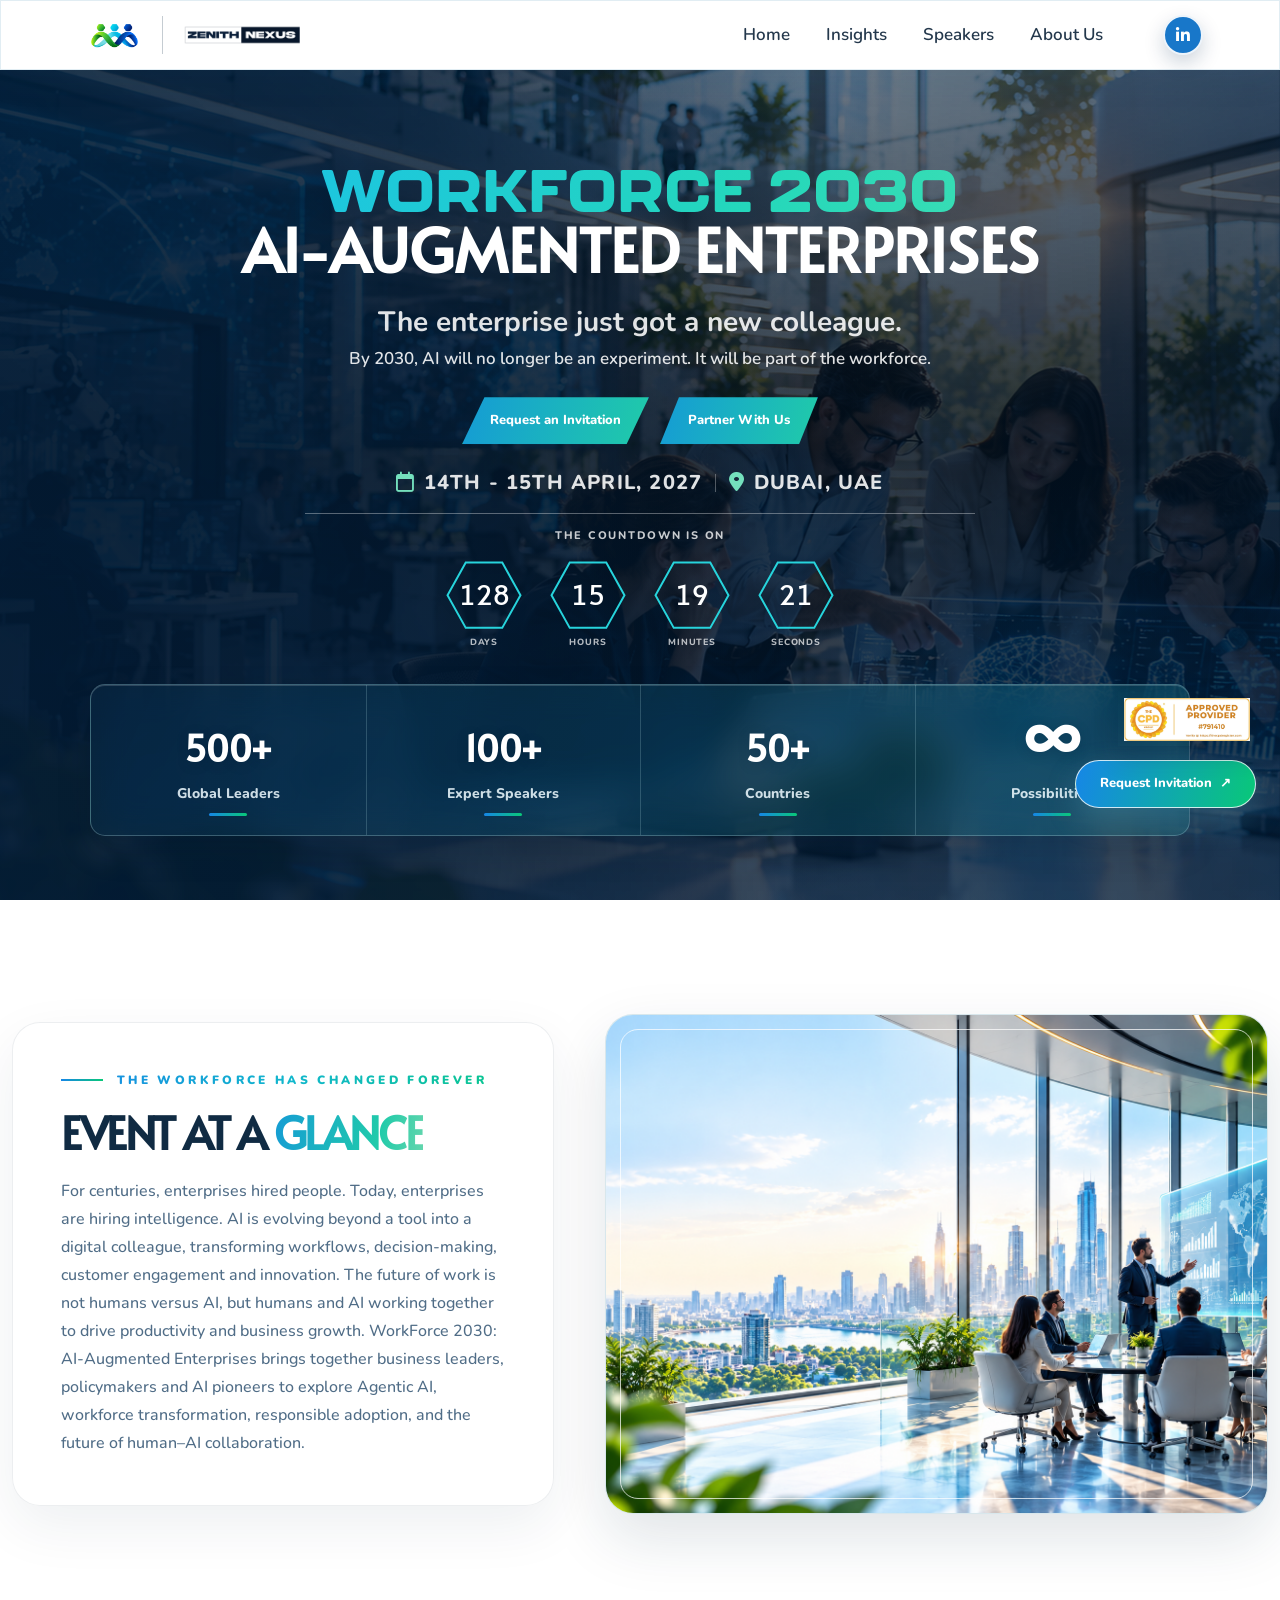
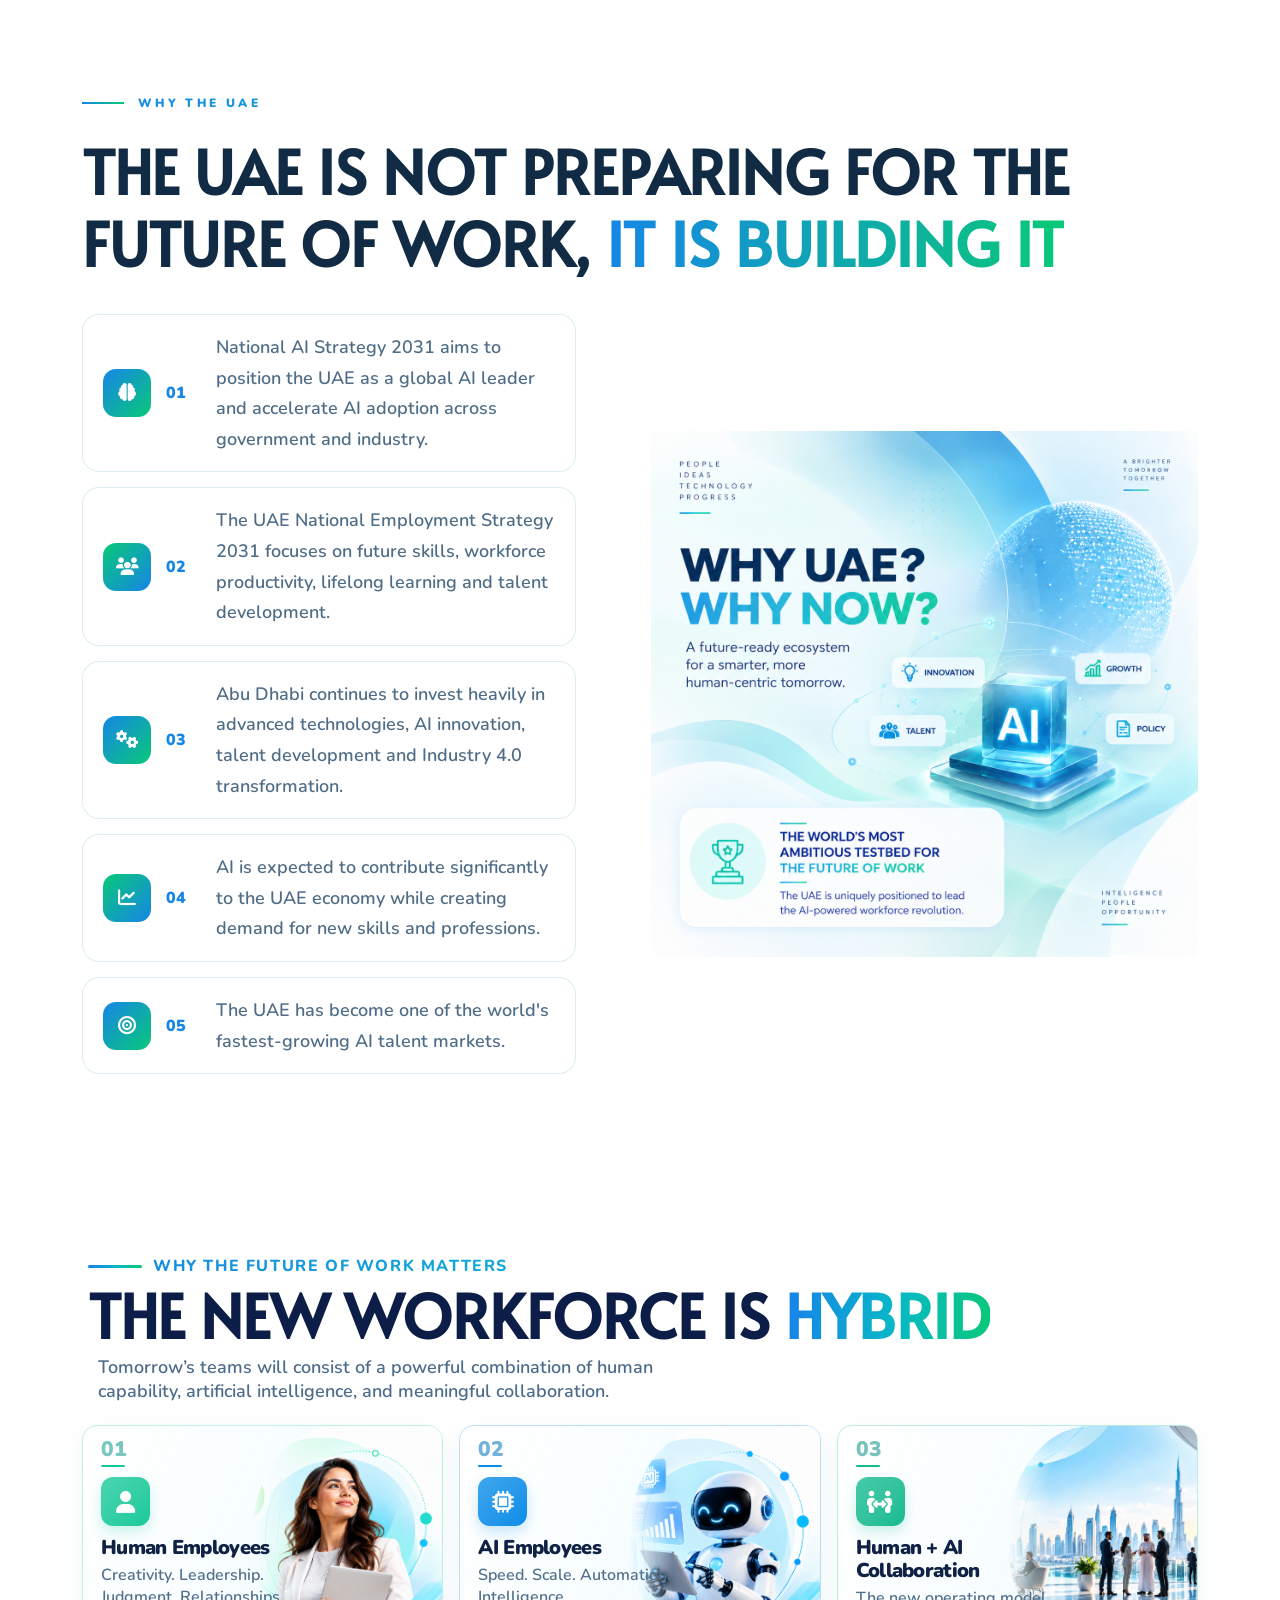
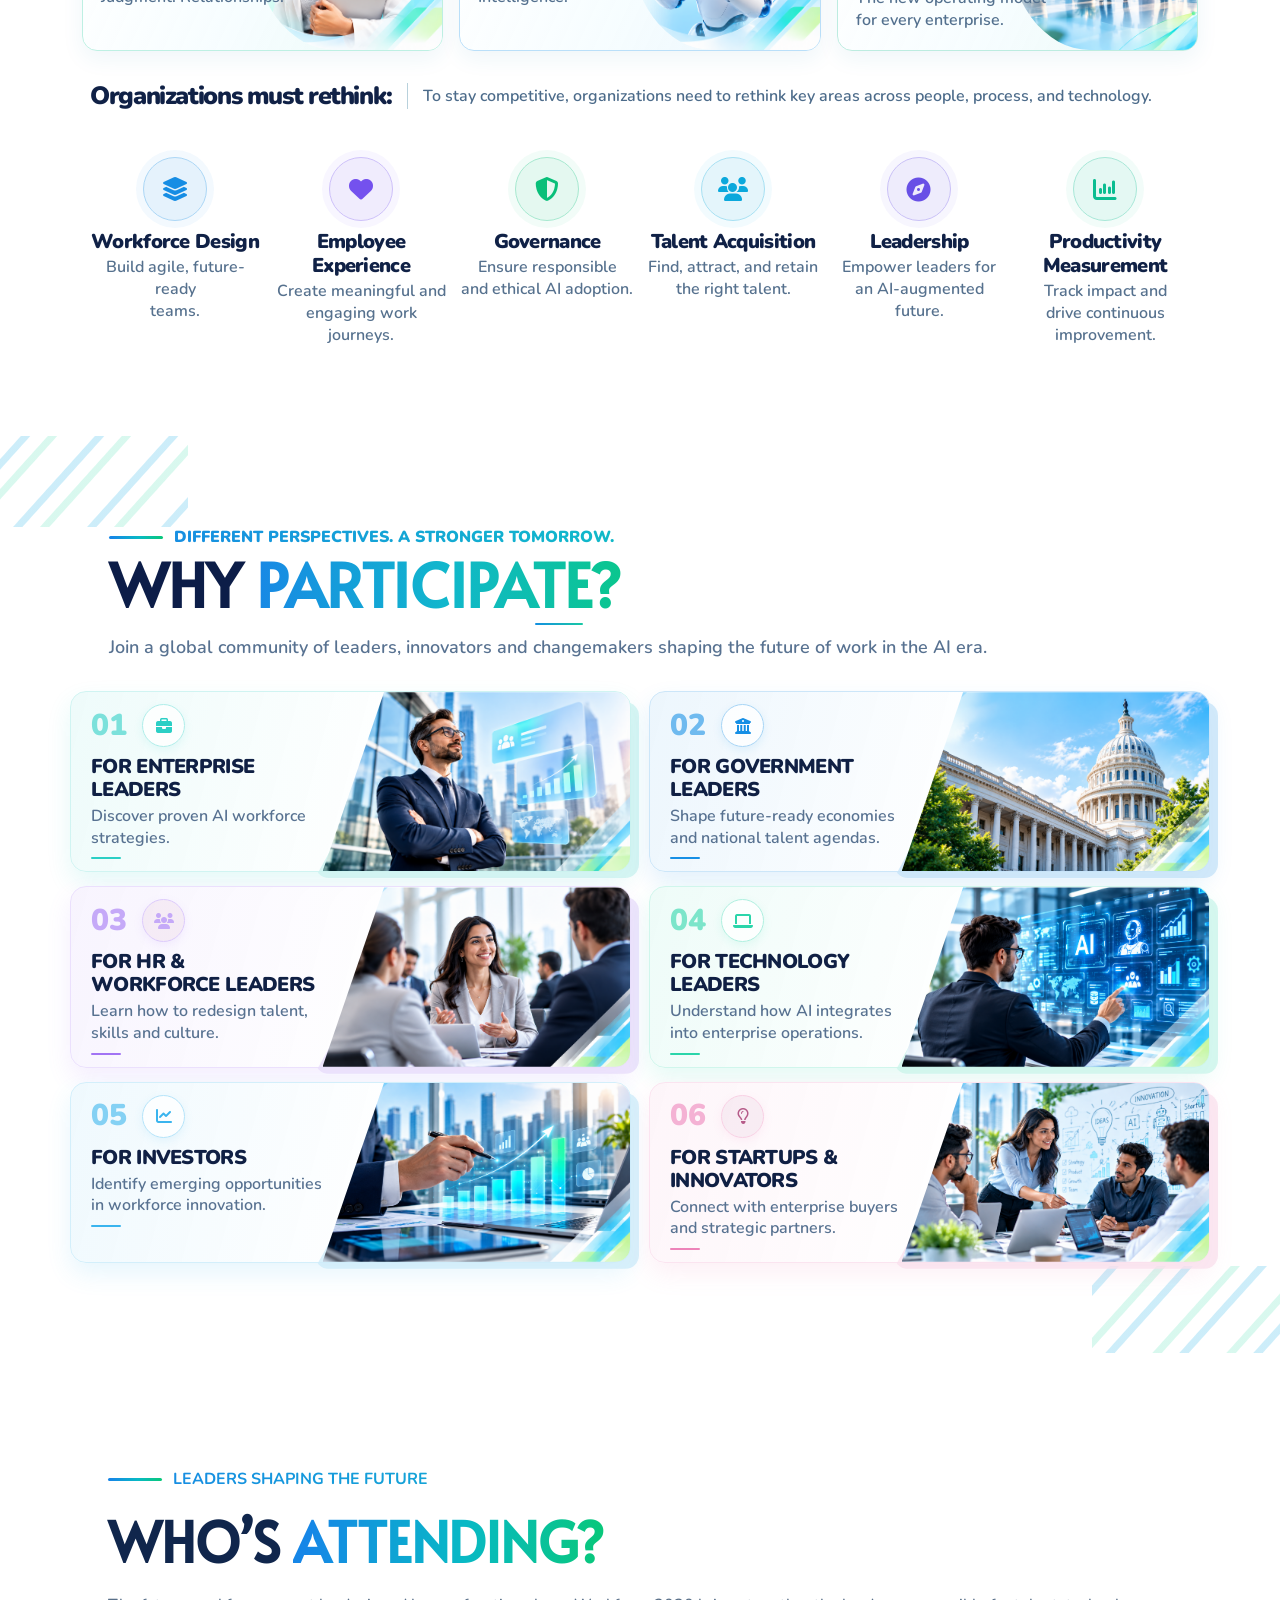
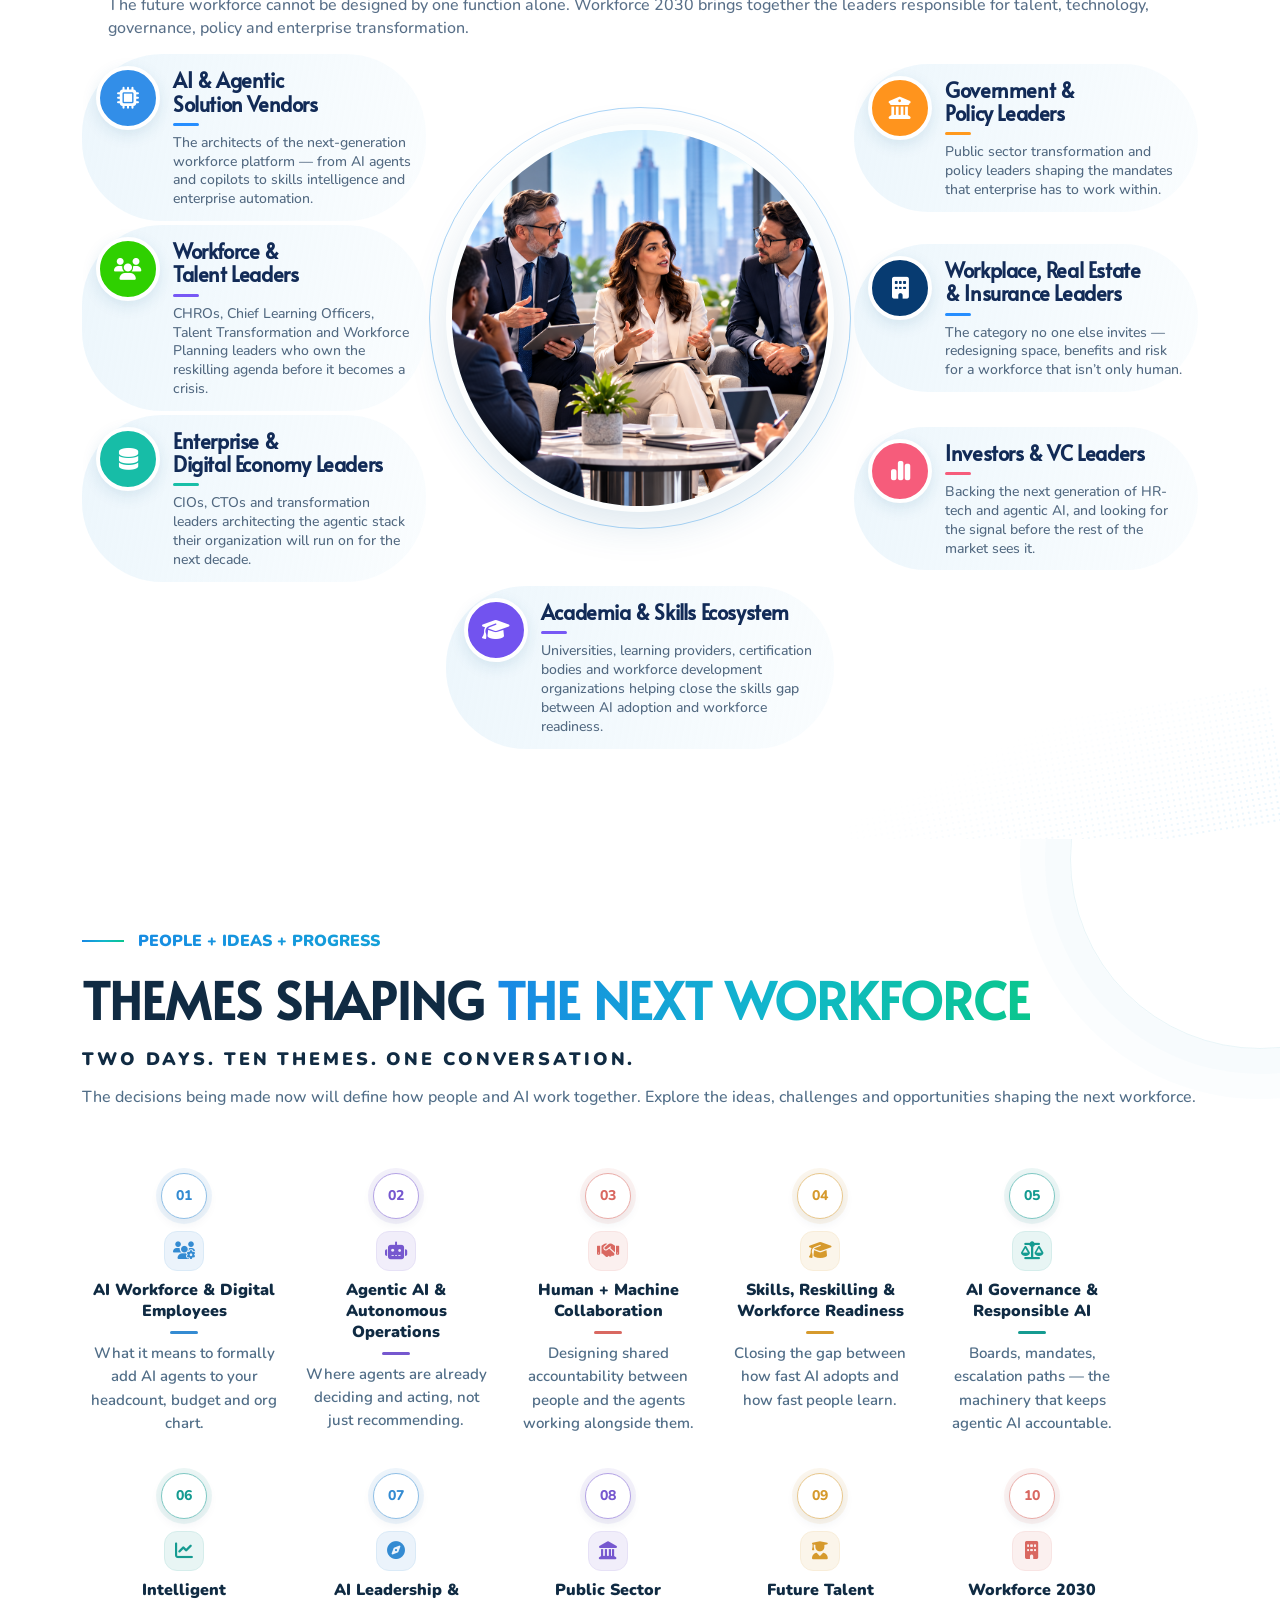
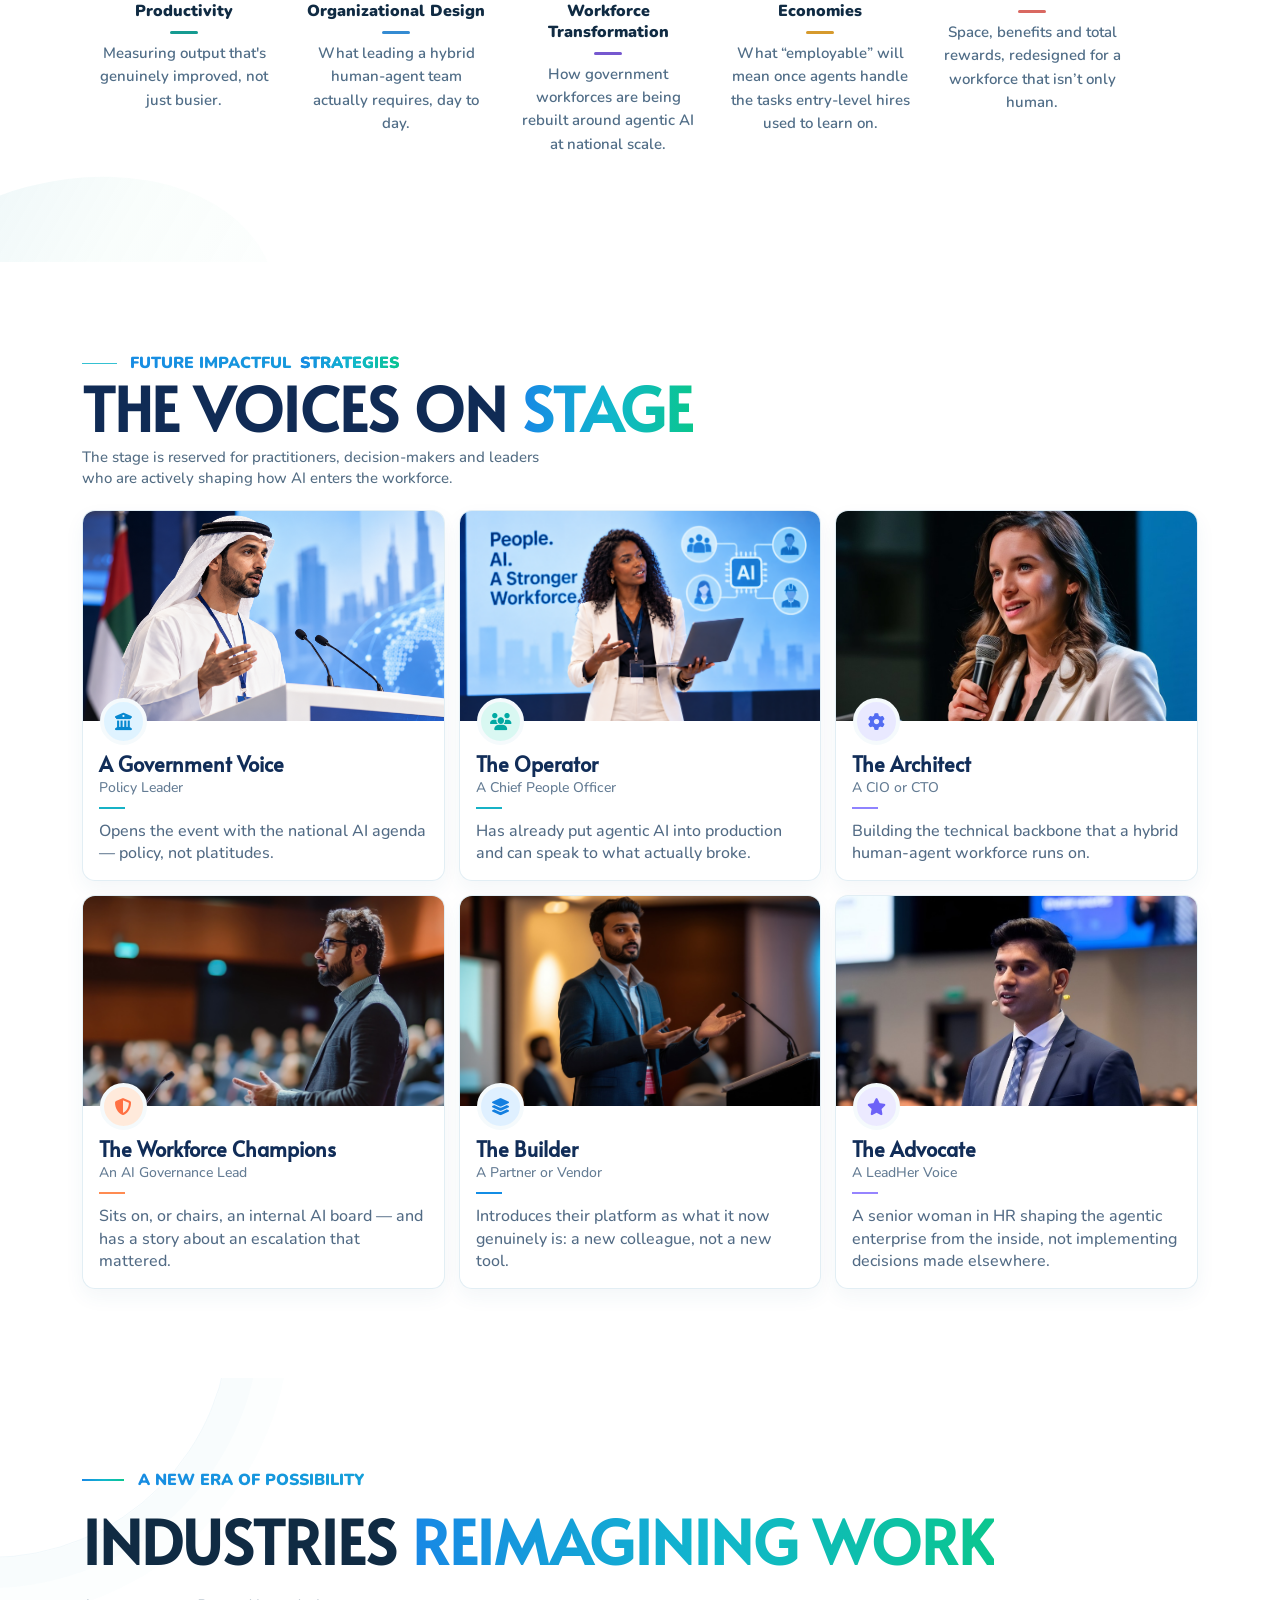
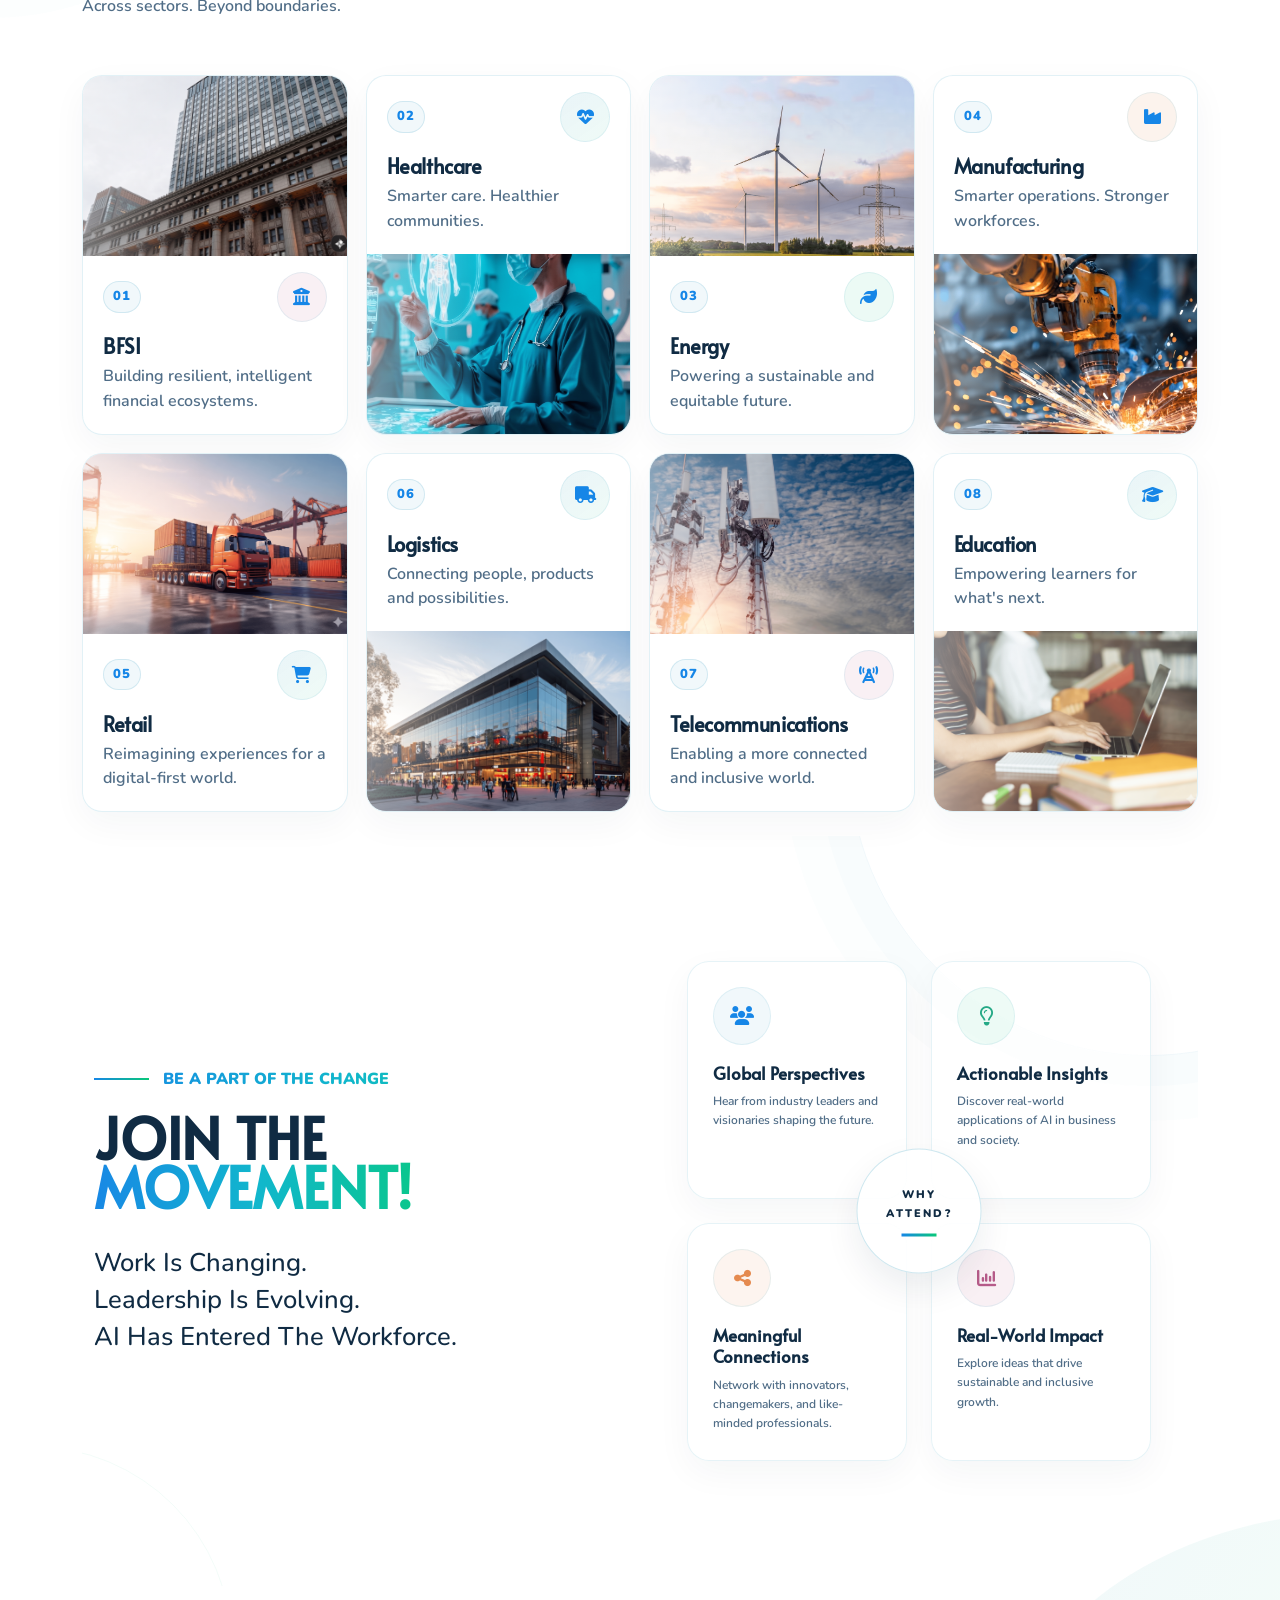
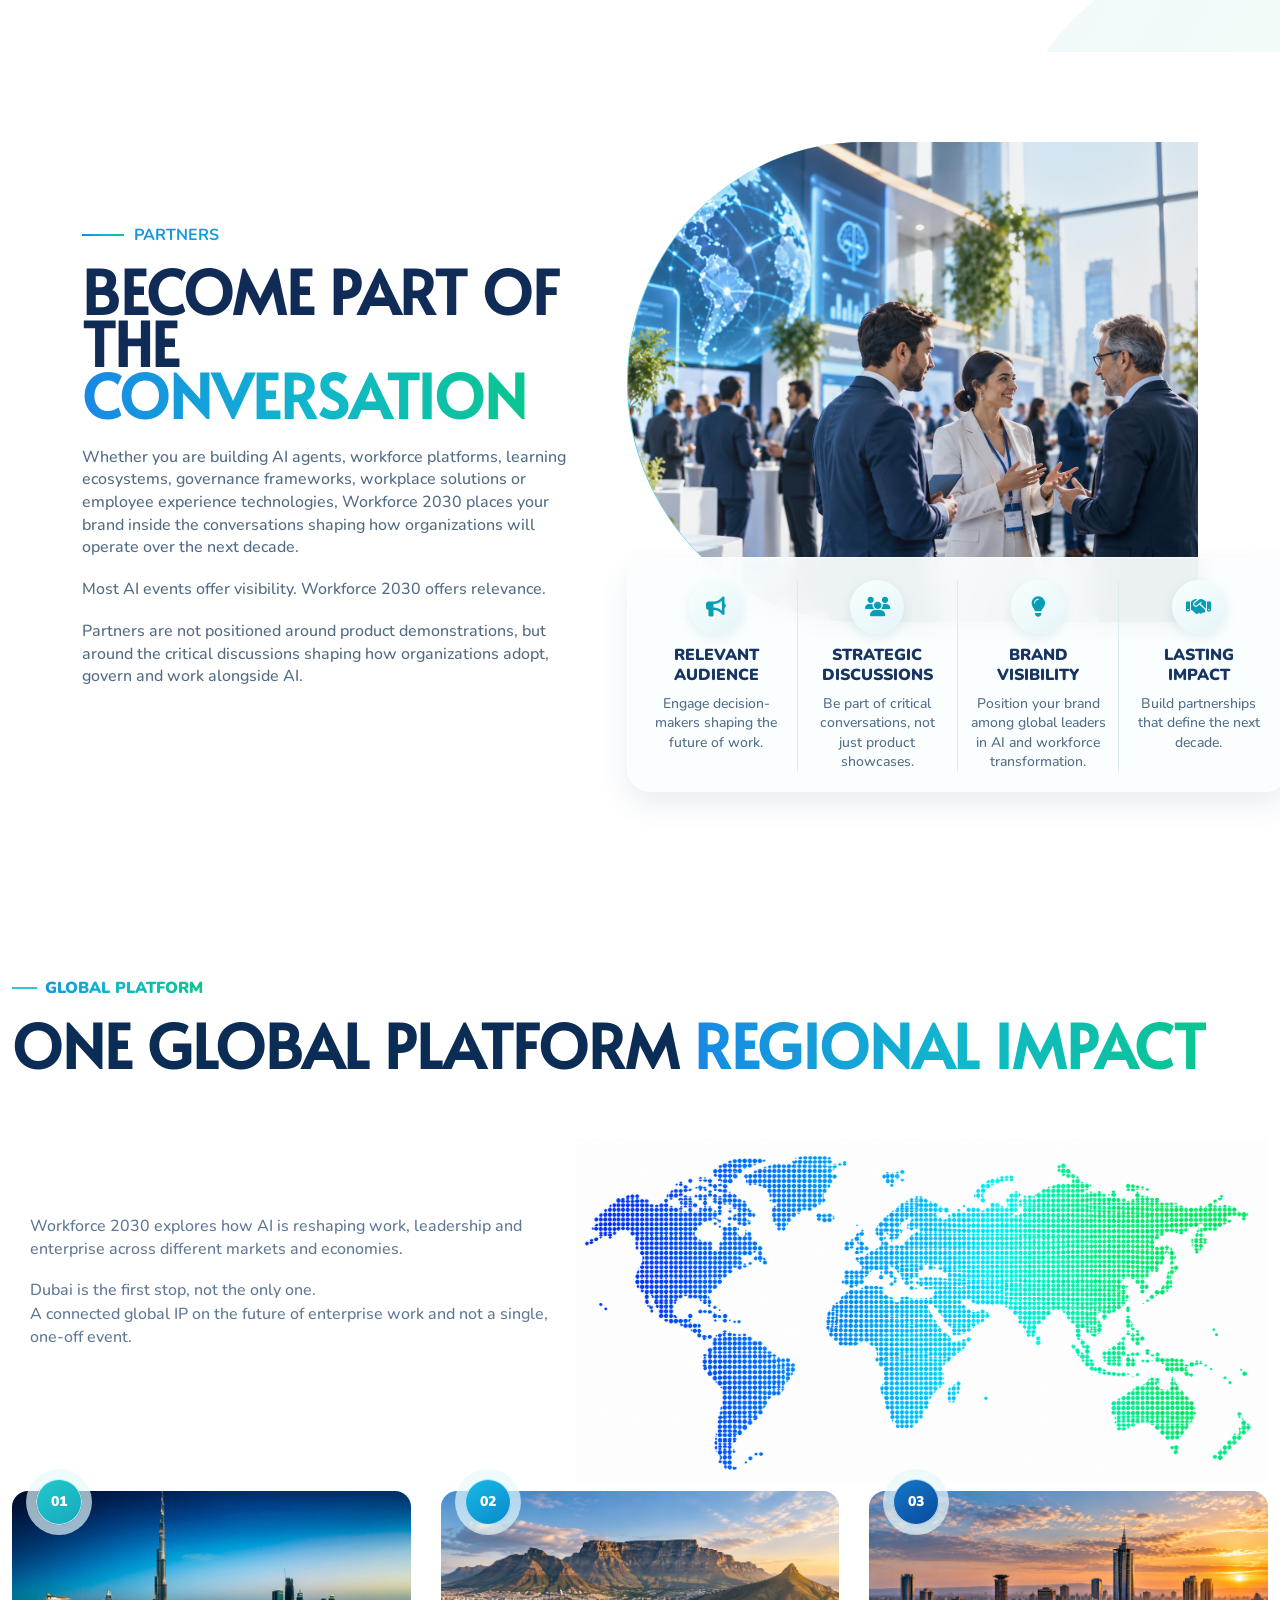
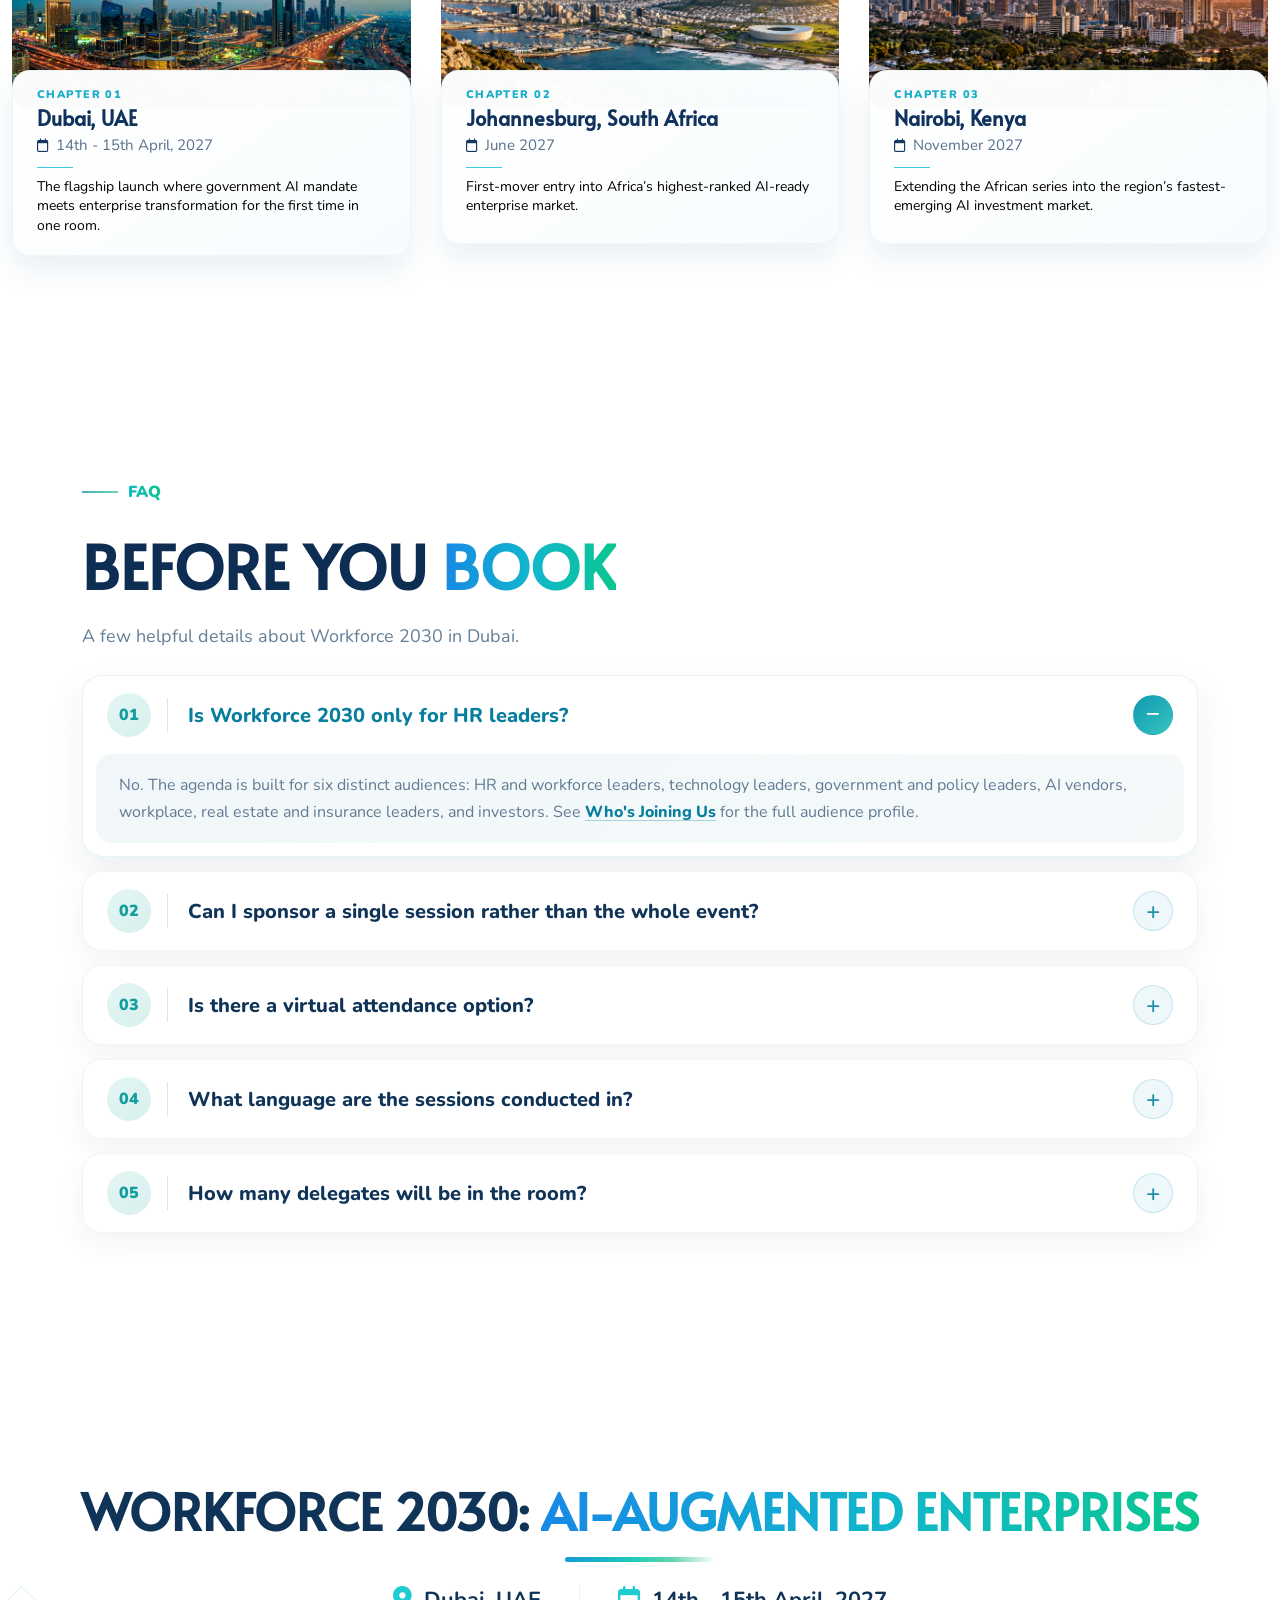
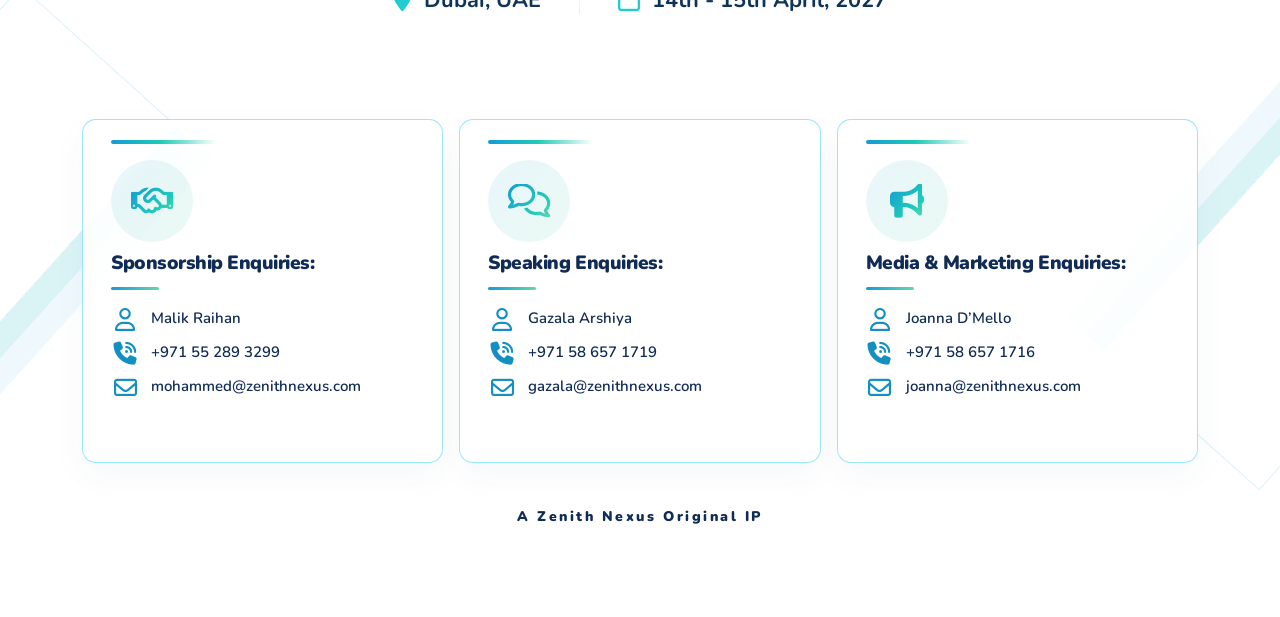
==== commit 69967d28: "changes" ====
--- a/index.html
+++ b/index.html
@@ -224,7 +224,7 @@
                       <span class="hero-event-icon" aria-hidden="true">
                         <i class="fa-regular fa-calendar"></i>
                       </span>
-                      <span class="hero-event-text">27-28 January 2027</span>
+                      <span class="hero-event-text">14th - 15th April, 2027</span>
                       <span
                         class="hero-event-divider"
                         aria-hidden="true"
@@ -244,7 +244,7 @@
                         id="heroCountdown"
                         role="timer"
                         aria-live="off"
-                        aria-label="Countdown to 27 January 2027"
+                        aria-label="Countdown to 14 April 2027"
                       >
                         <div class="countdown-unit">
                           <div class="countdown-hexagon">
@@ -1640,7 +1640,7 @@
                 <h3>Dubai, UAE</h3>
                 <p class="global-chapter-date">
                   <i class="fa-regular fa-calendar" aria-hidden="true"></i>
-                  January 2027
+                  14th - 15th April, 2027
                 </p>
                 <span class="global-chapter-rule"></span>
                 <p class="global-chapter-description">
@@ -1904,7 +1904,7 @@
               </span>
               <span>
                 <i class="fa-regular fa-calendar" aria-hidden="true"></i>
-                27-28 January 2027
+                14th - 15th April, 2027
               </span>
             </div>
           </div>
--- a/style.css
+++ b/style.css
@@ -1,3 +1,11 @@
+@font-face {
+  font-family: "Kallisto Heavy";
+  src: url("./font/Kallisto_Heavy.otf") format("opentype");
+  font-style: normal;
+  font-weight: 900;
+  font-display: swap;
+}
+
 :root {
   --primary-color: #1686e7;
   --secondary-color: #09c878;
@@ -361,10 +369,7 @@
 }
 
 .hero-content h1 em {
-  background: linear-gradient(100deg, #19bdf2 0%, #24d7bb 60%, #4be3ae 100%);
-  -webkit-background-clip: text;
-  background-clip: text;
-  color: transparent;
+  color: #fff;
   font-style: normal;
 }
 
@@ -13590,7 +13595,7 @@
 }
 
 .enquiries-ip-line span {
-  height: 2px;
+  height: 0px;
   background: linear-gradient(
     90deg,
     transparent,
@@ -13704,7 +13709,13 @@
 }
 
 .hero-content h1 .hero-title-line:first-child {
+  font-family: "Kallisto Heavy", var(--heading-font);
+  font-weight: 900;
   white-space: nowrap;
+  background: linear-gradient(100deg, #19bdf2 0%, #24d7bb 60%, #4be3ae 100%);
+  -webkit-background-clip: text;
+  background-clip: text;
+  color: transparent;
 }
 
 @media (max-width: 575.98px) {
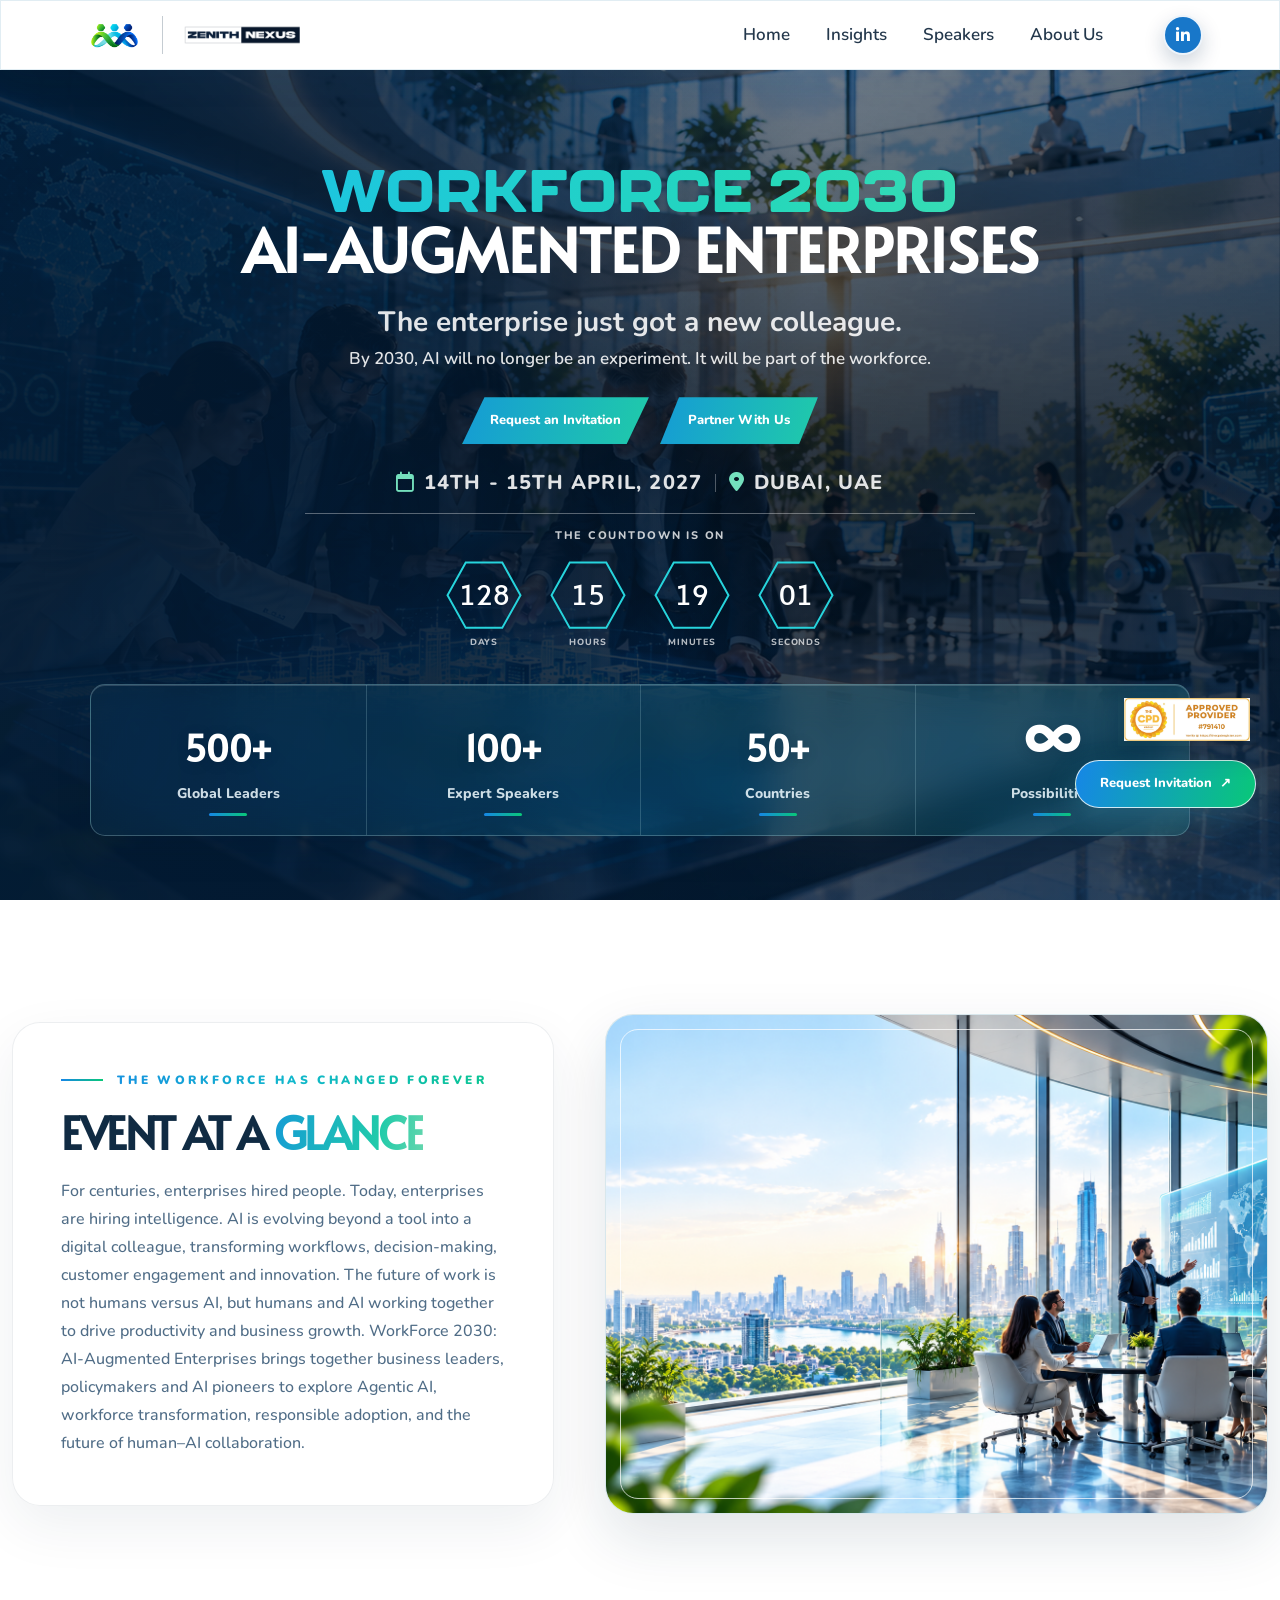
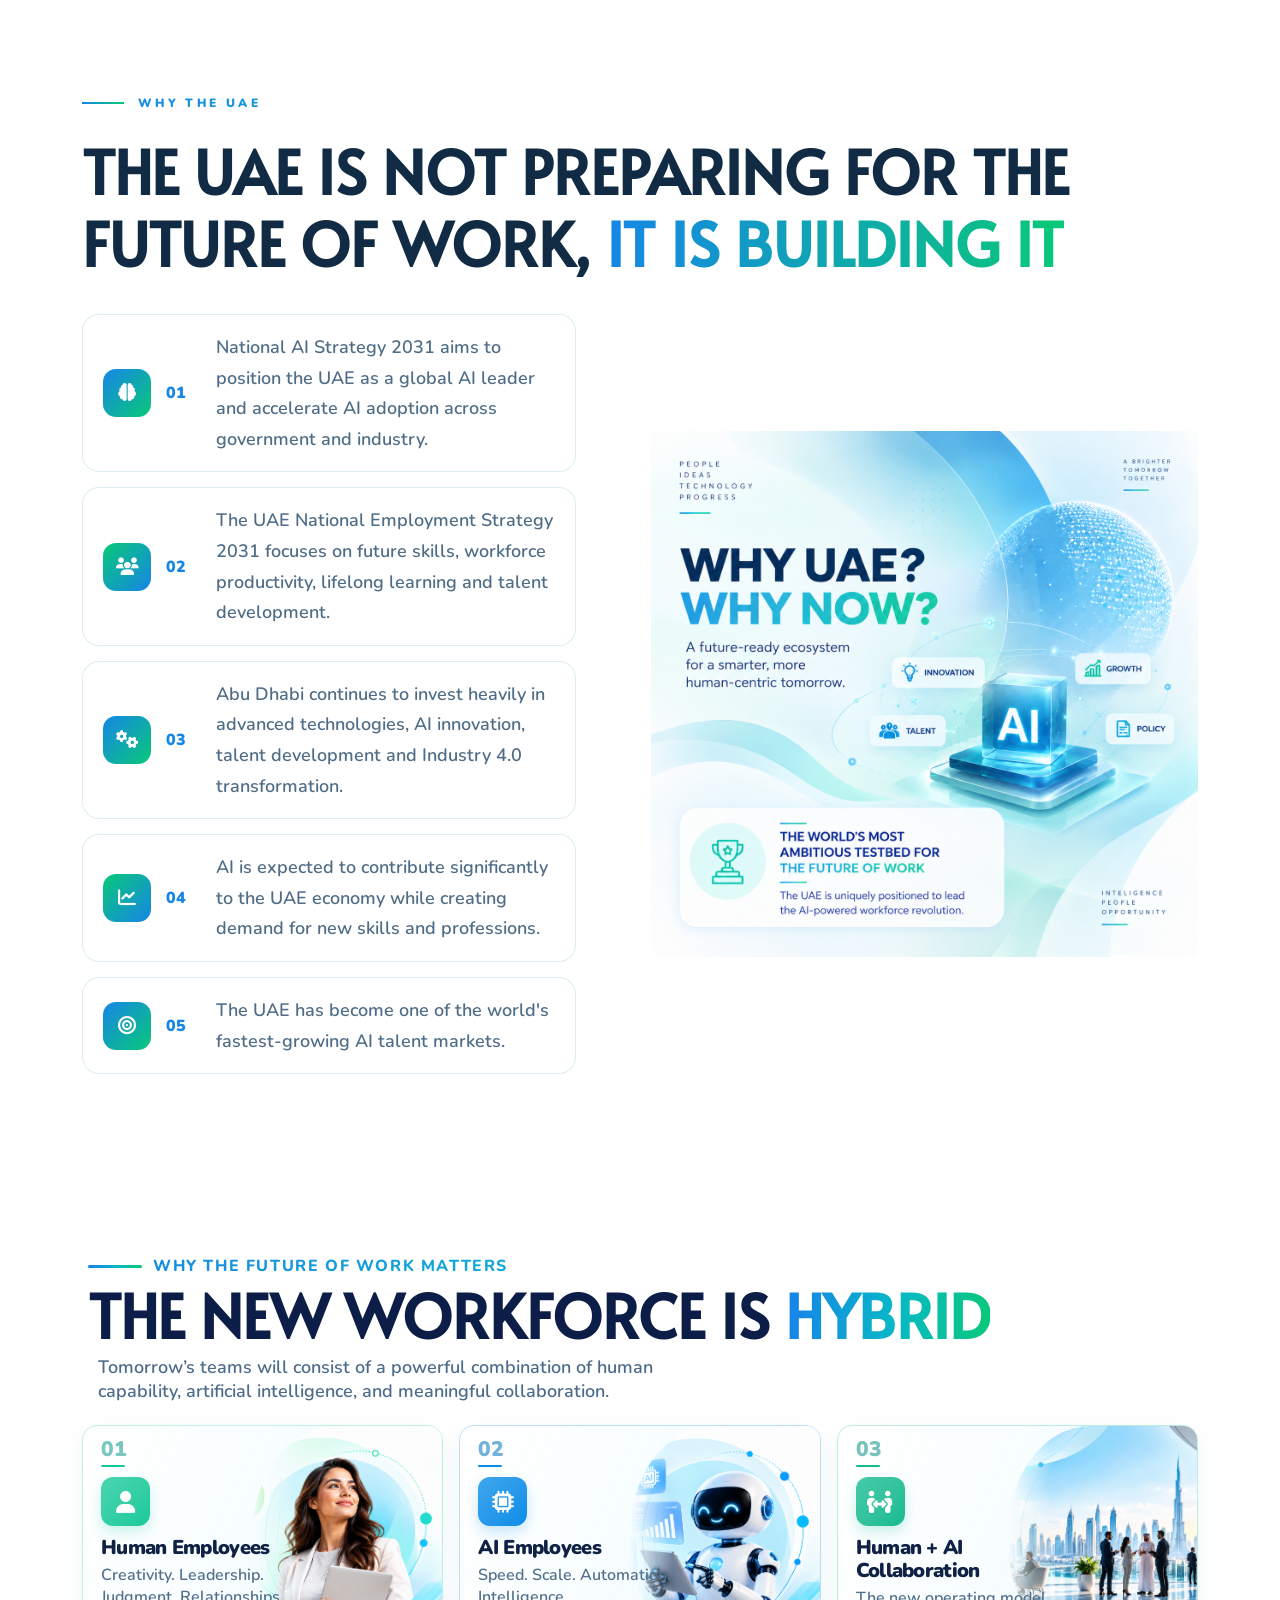
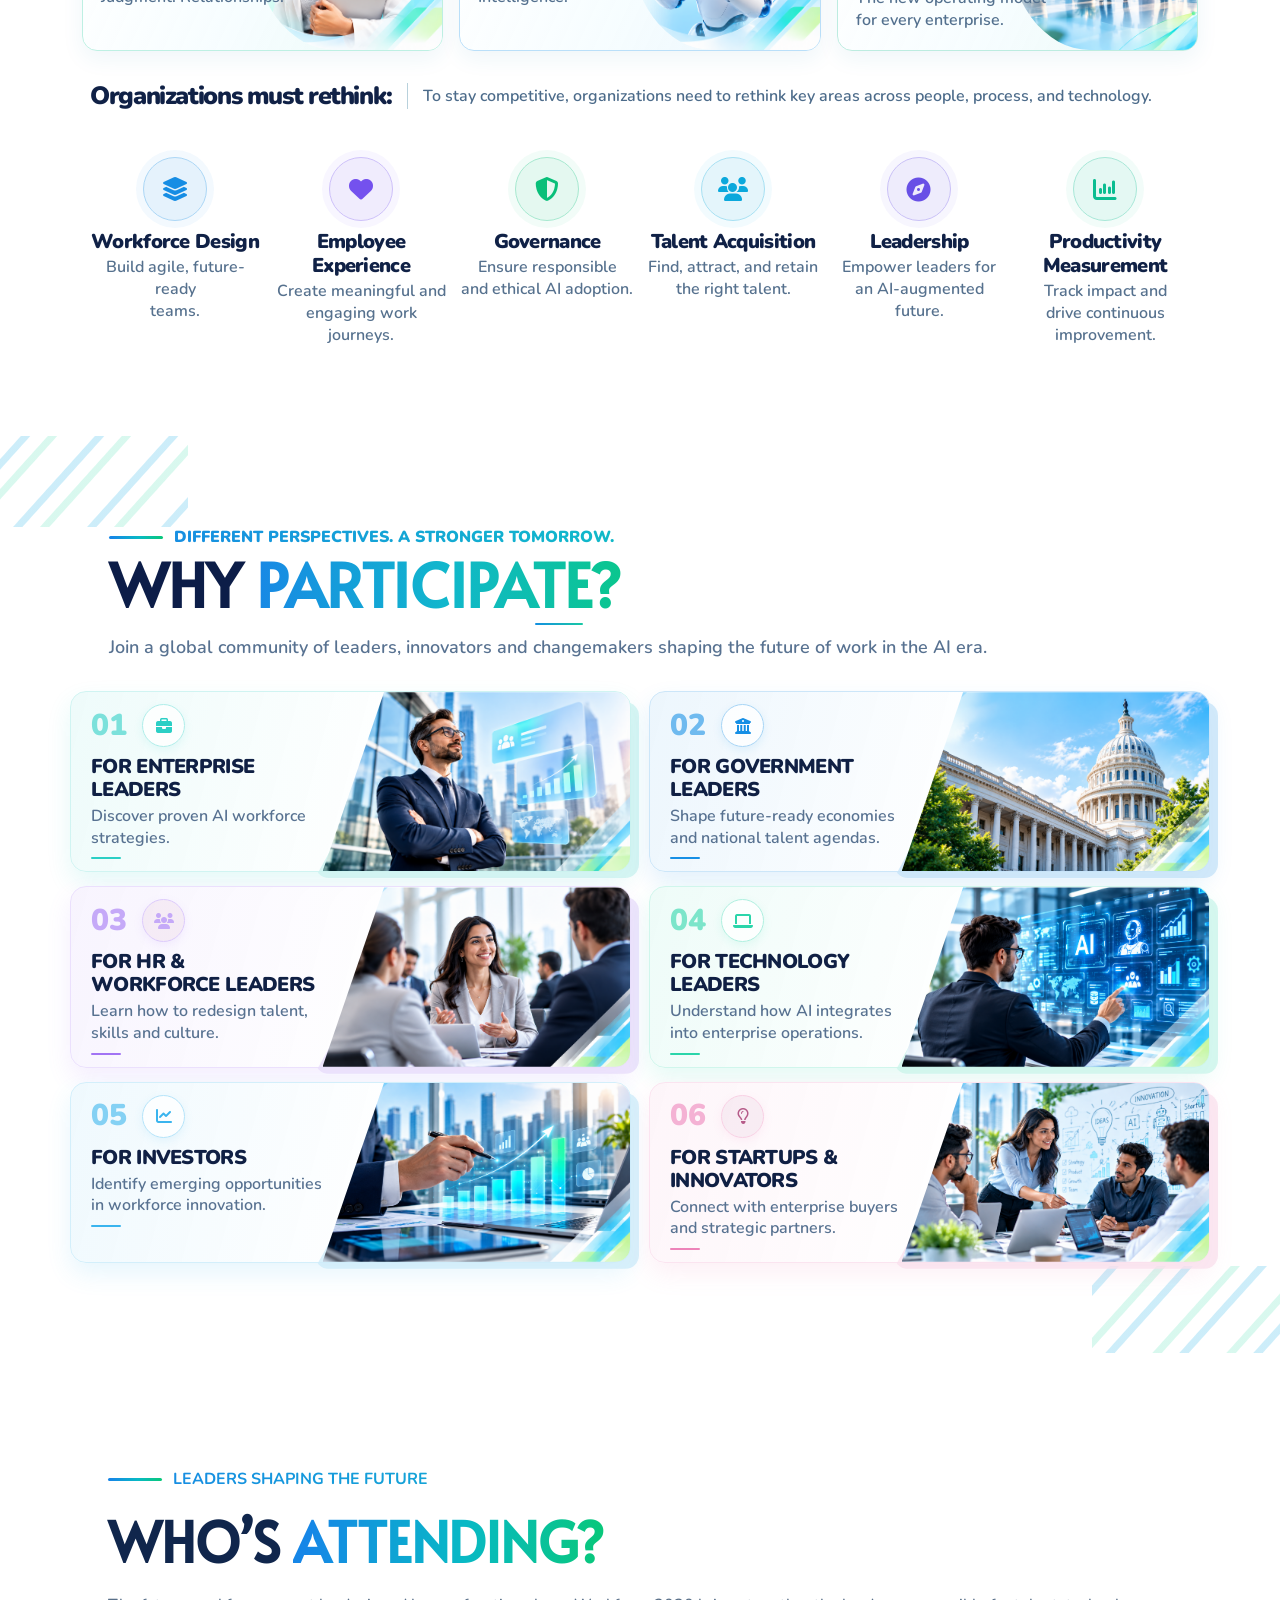
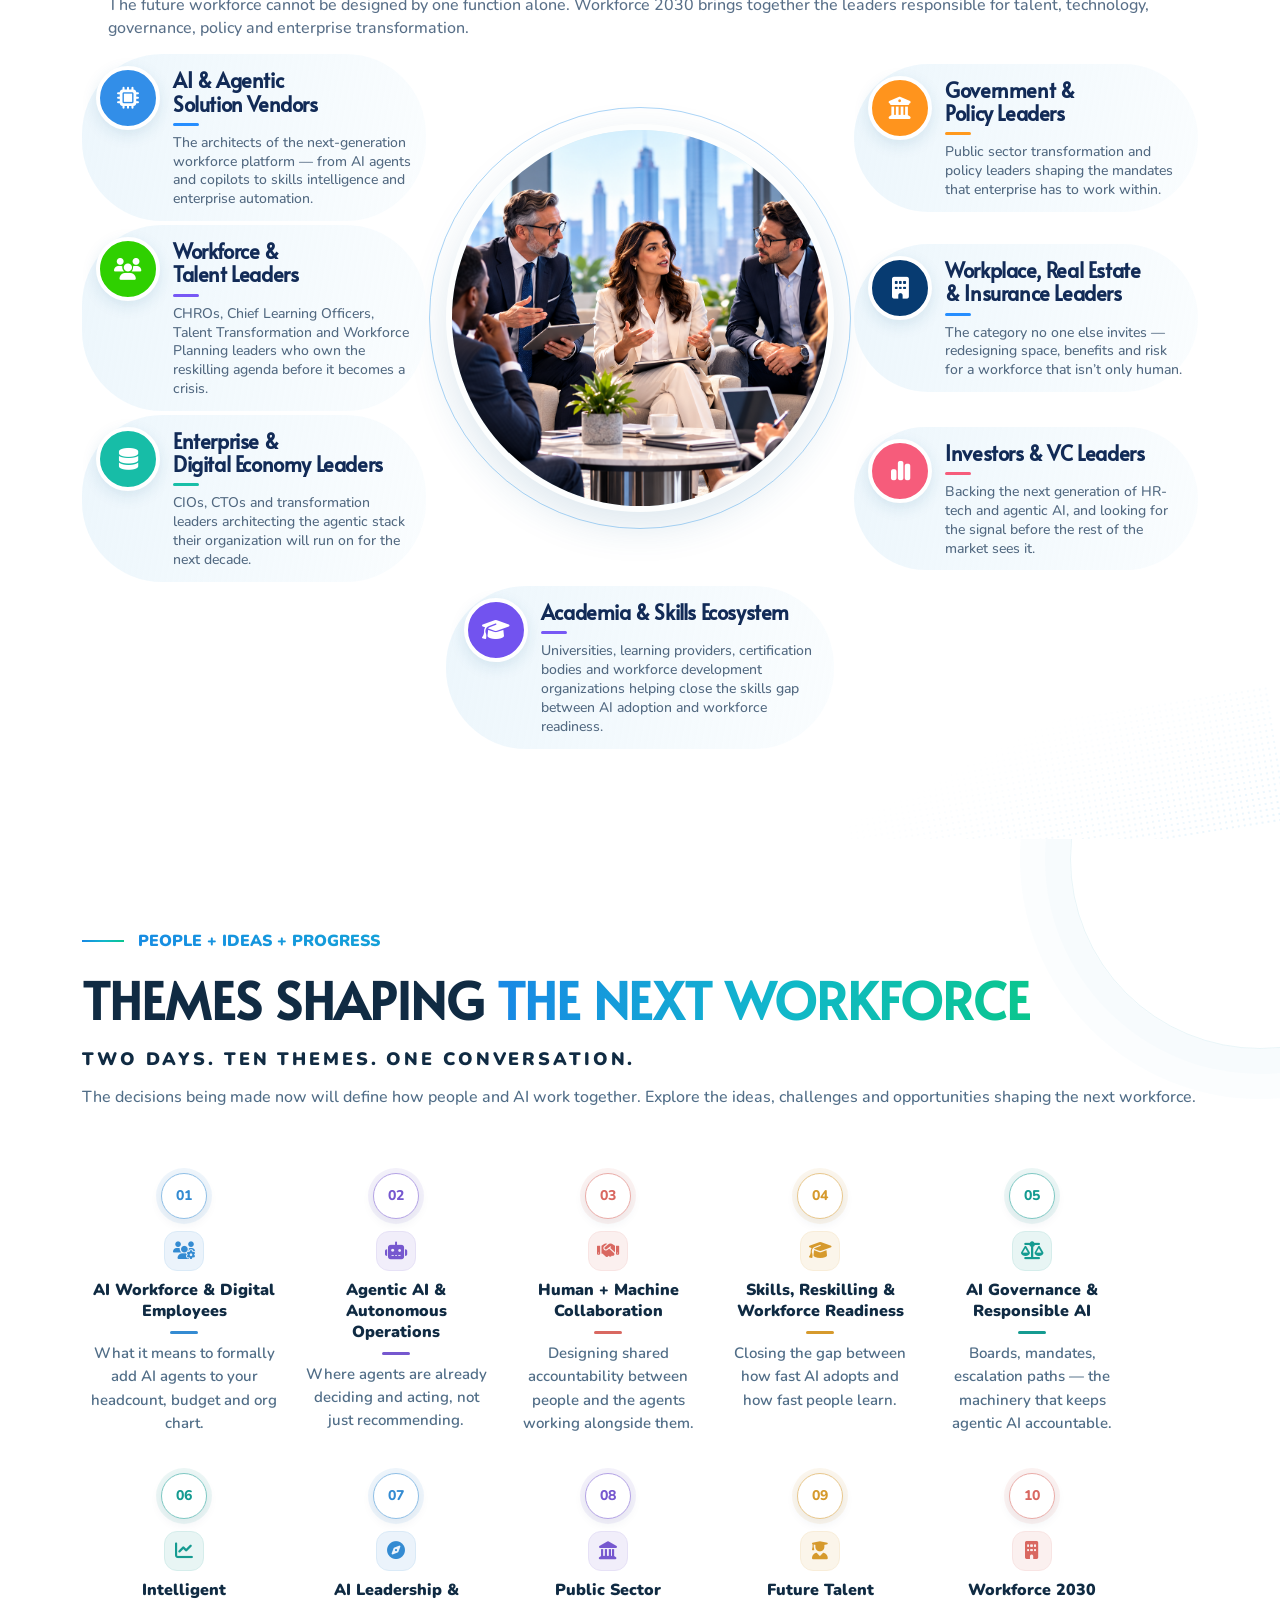
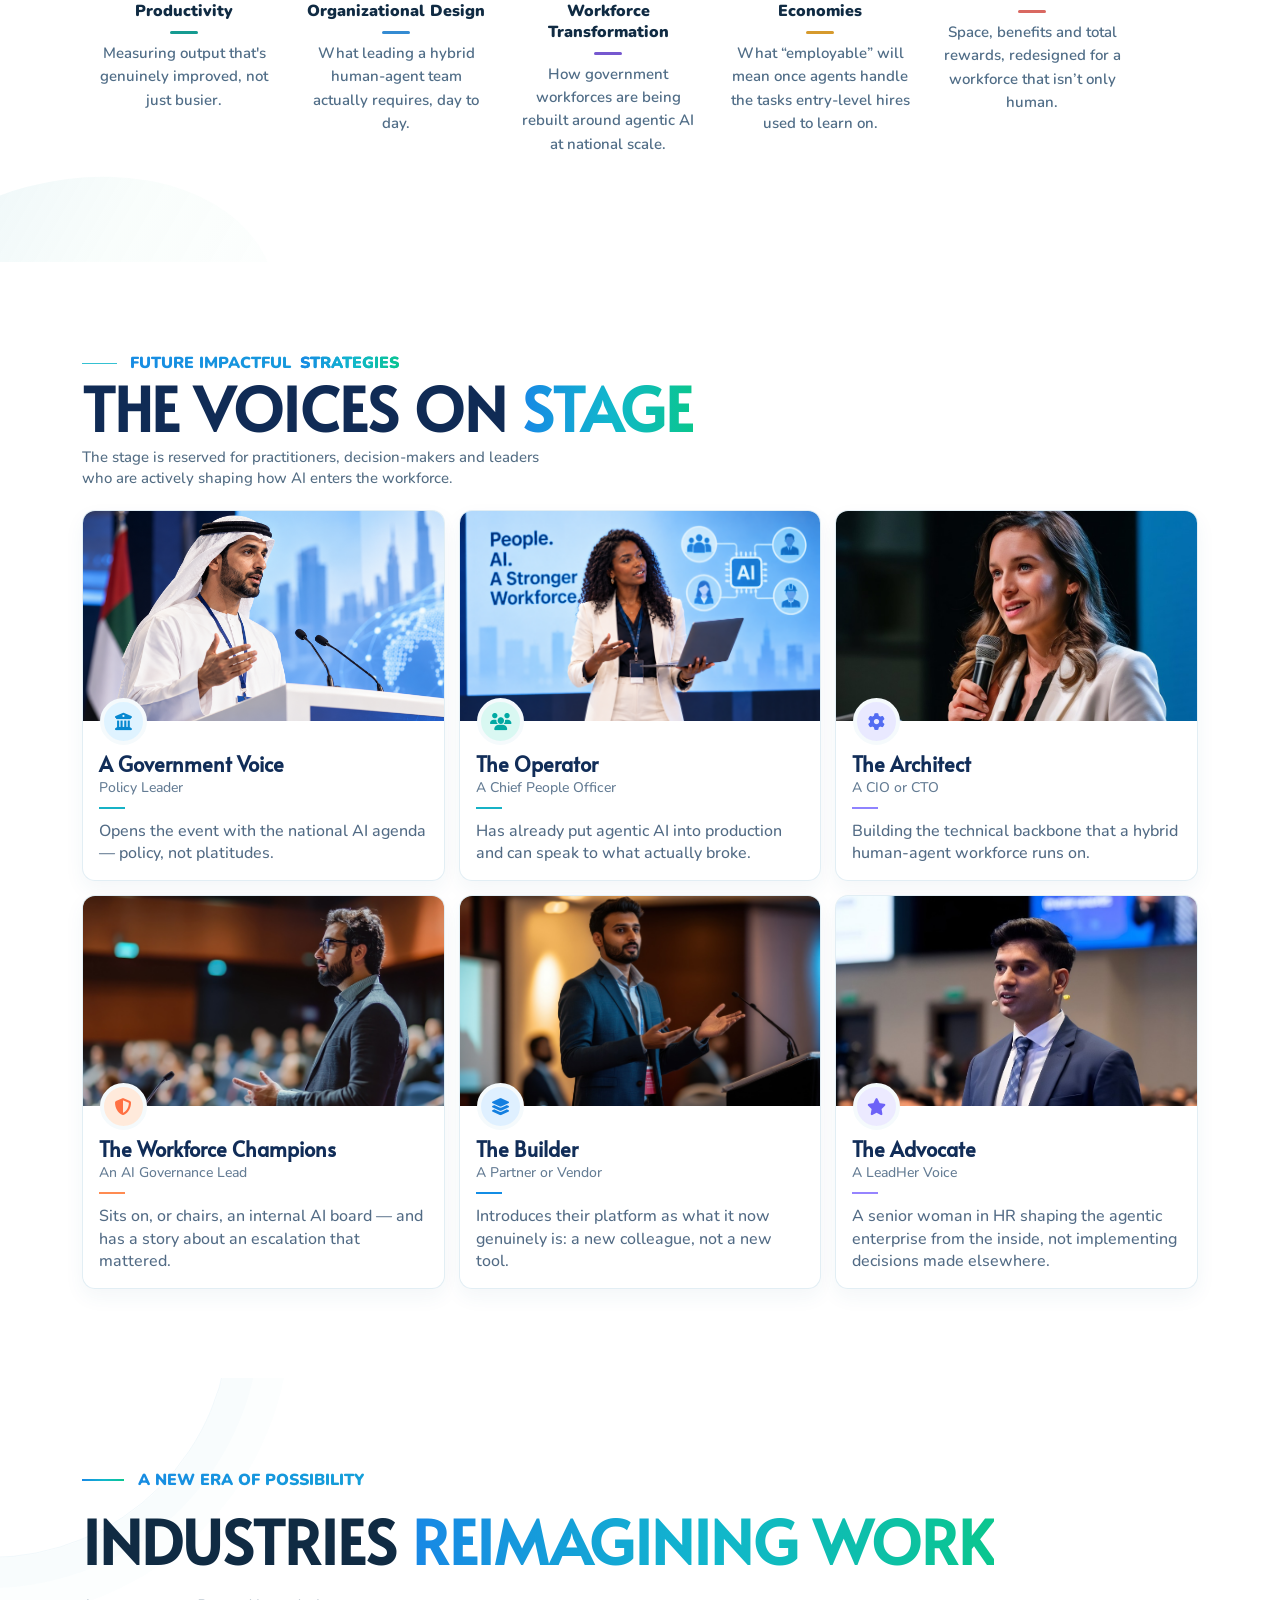
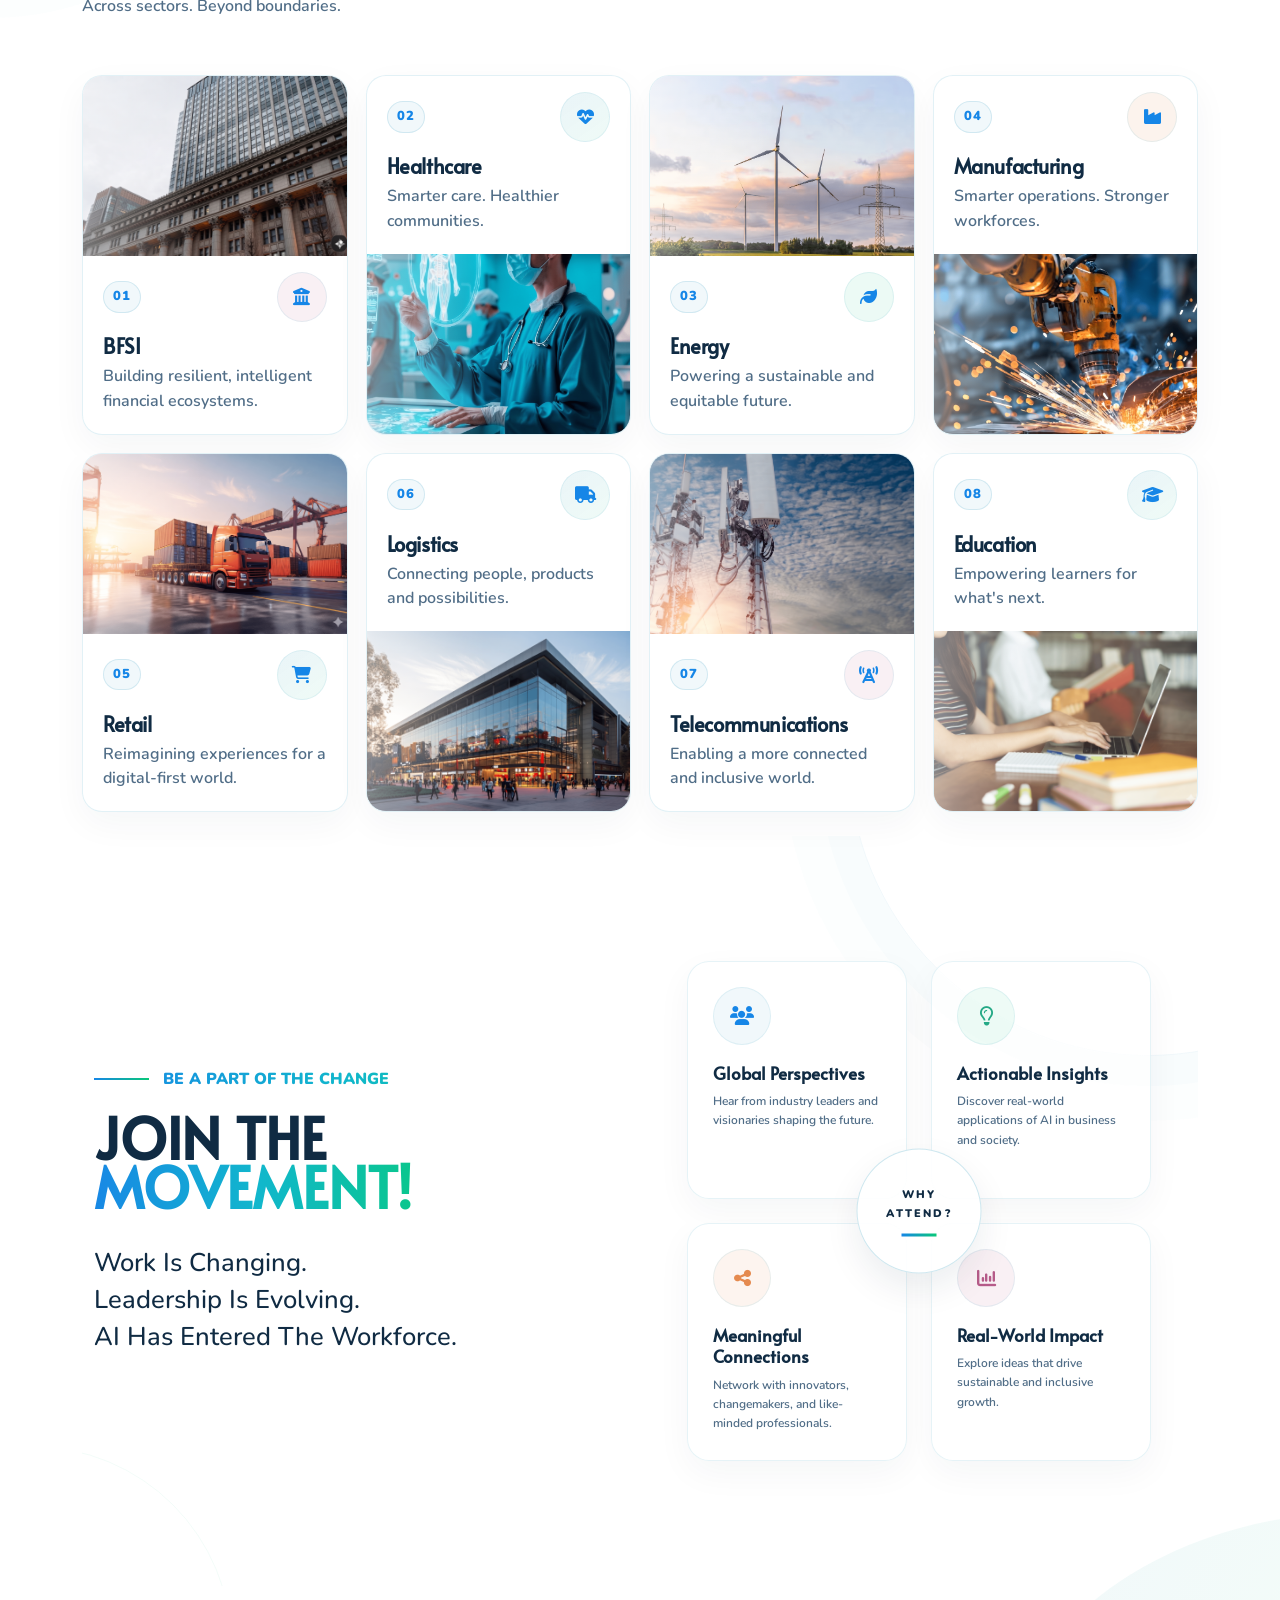
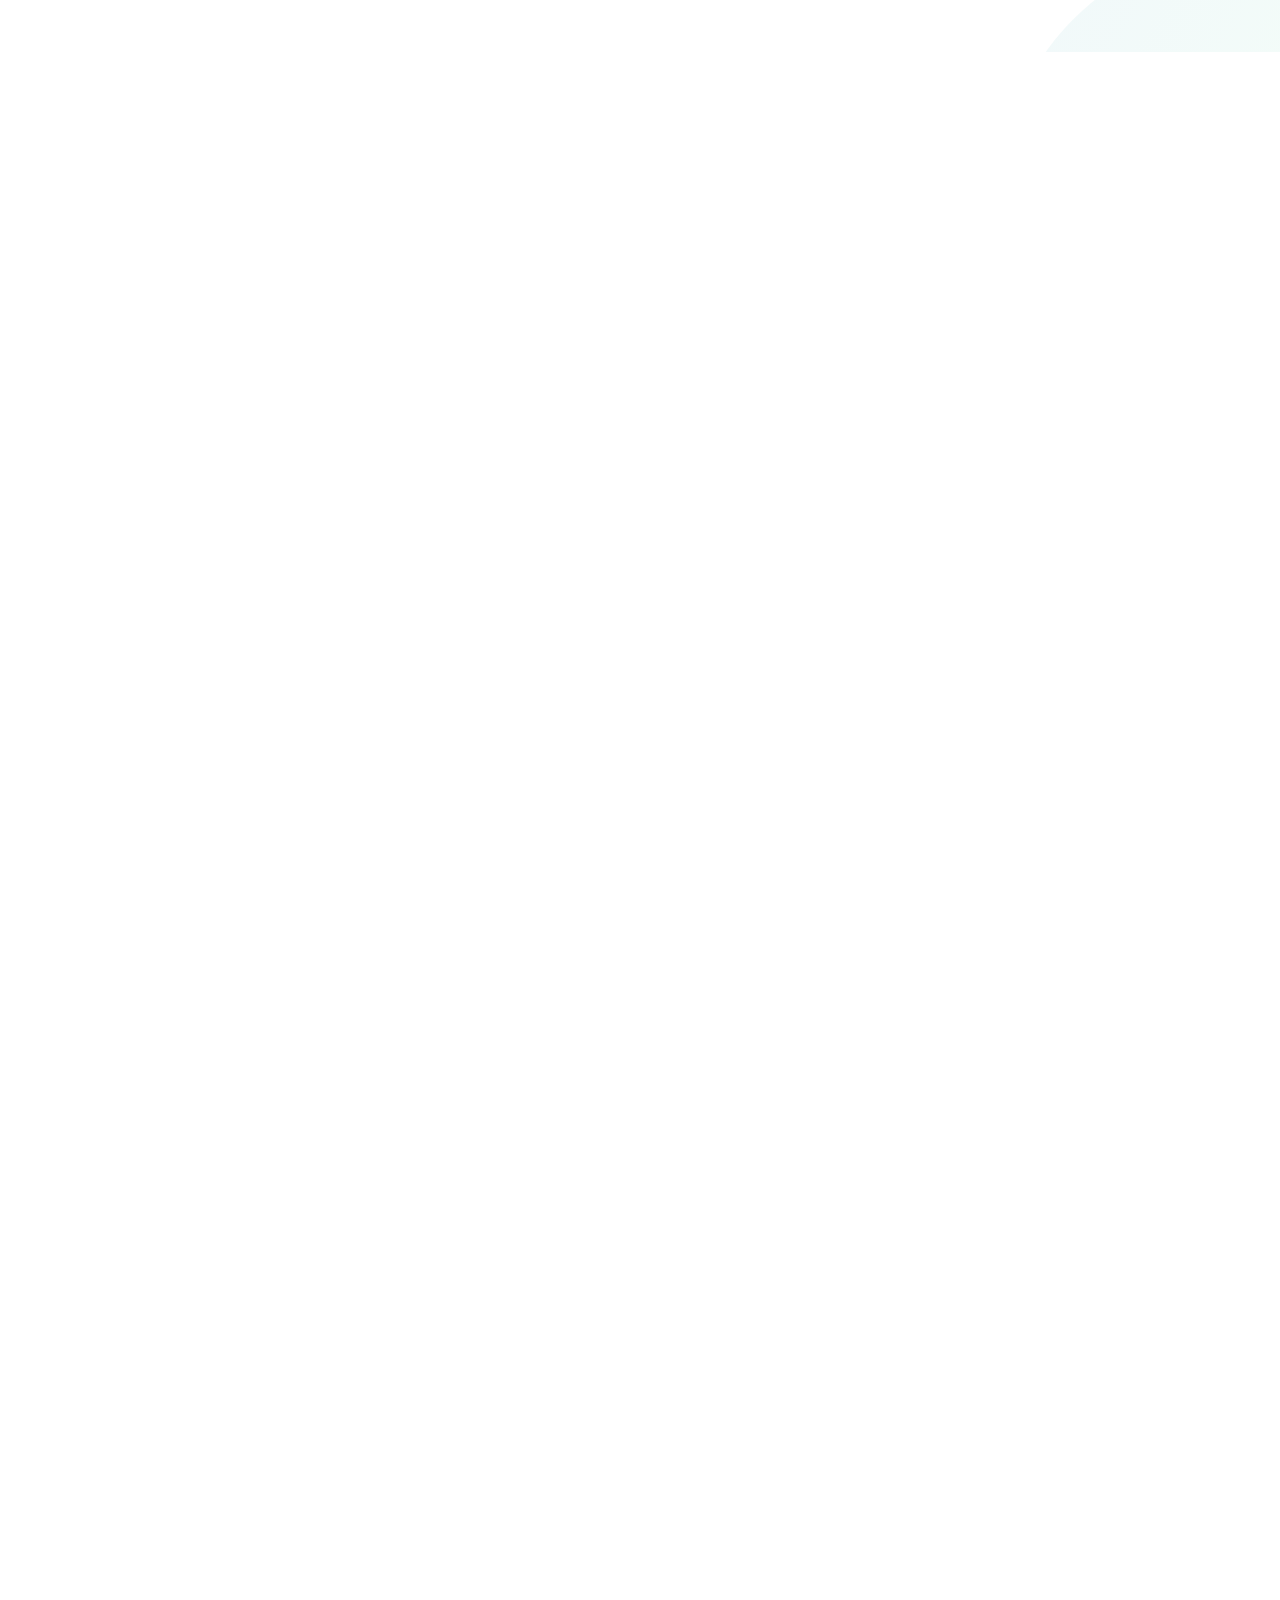
==== commit 9bb71f9c: "upadte" ====
--- a/index.html
+++ b/index.html
@@ -2159,7 +2159,7 @@
     <script src="https://cdn.jsdelivr.net/npm/bootstrap@5.3.3/dist/js/bootstrap.bundle.min.js"></script>
 
     <script src="https://cdn.jsdelivr.net/npm/swiper@11/swiper-bundle.min.js"></script>
-    <script src="./script.js"></script>
+    <script src="./script.js?v=20270414"></script>
 
     <script>
       const backToTopButton = document.getElementById("backToTop");
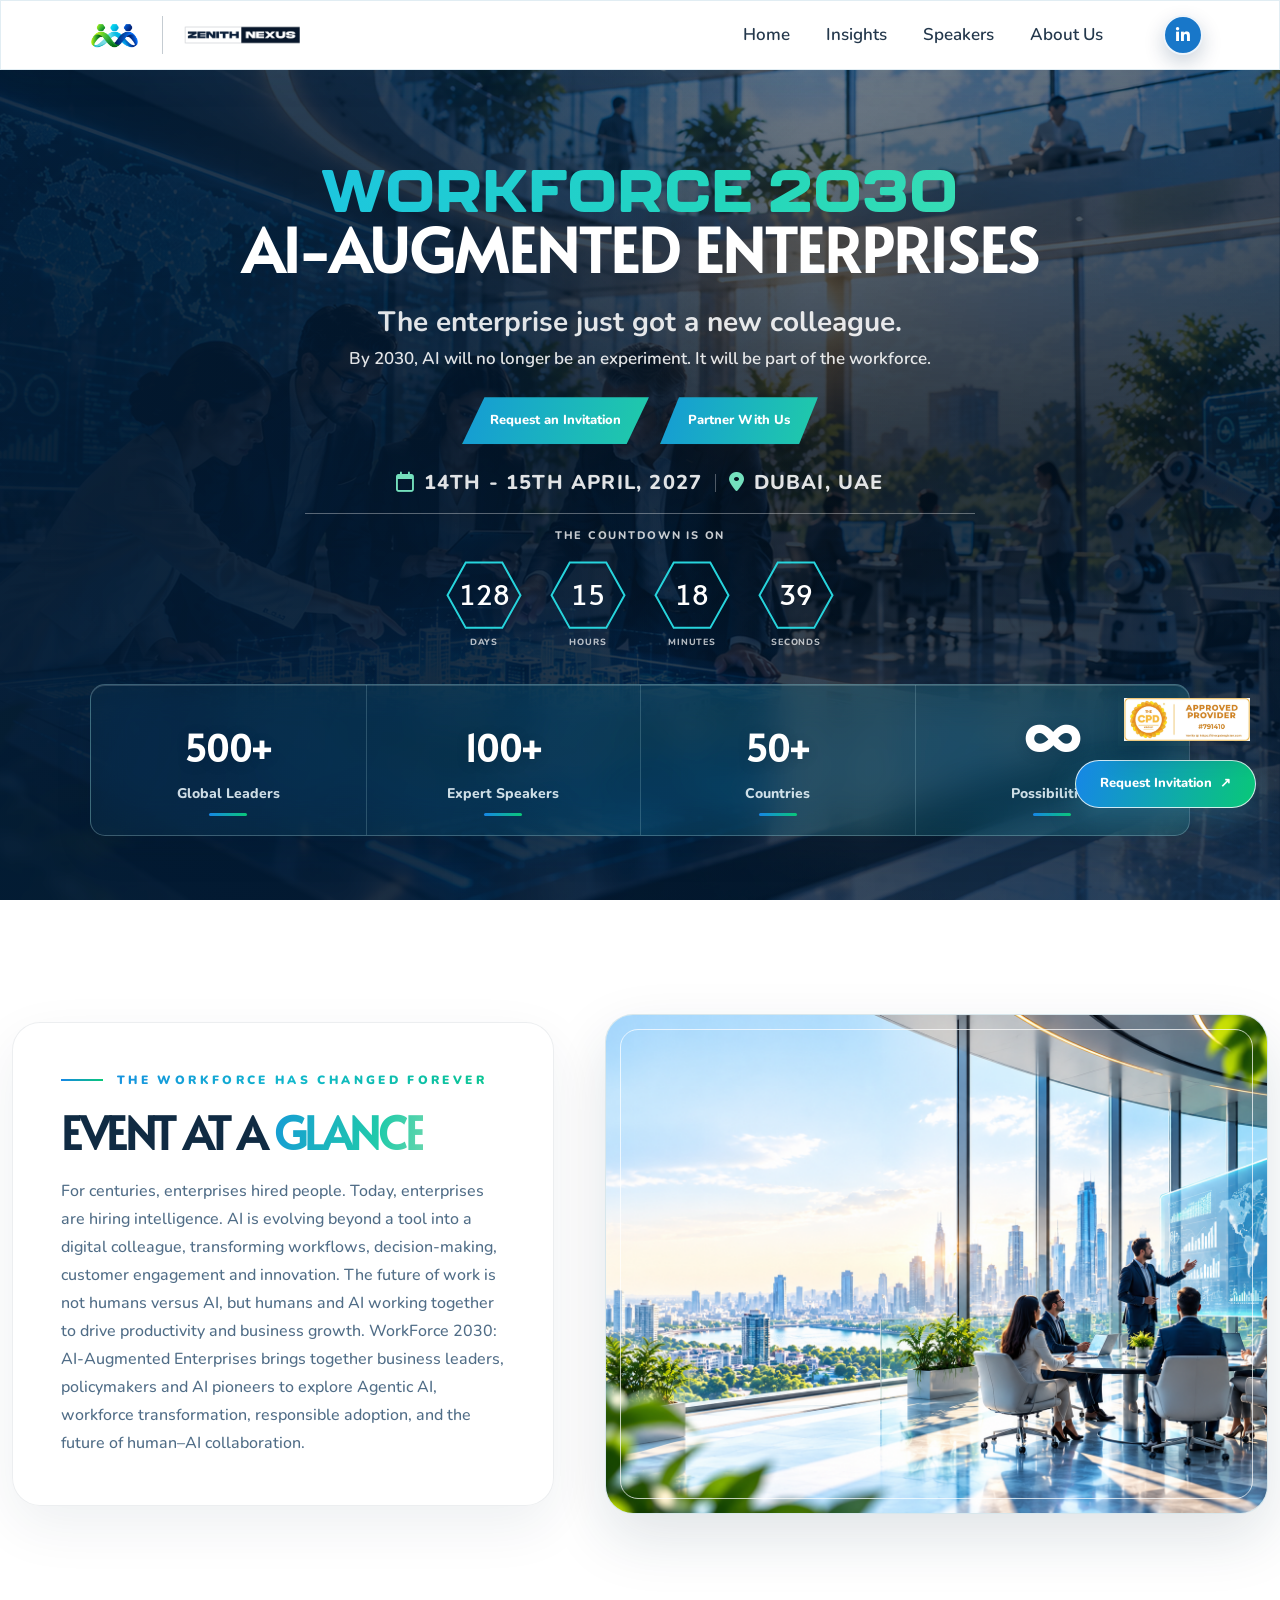
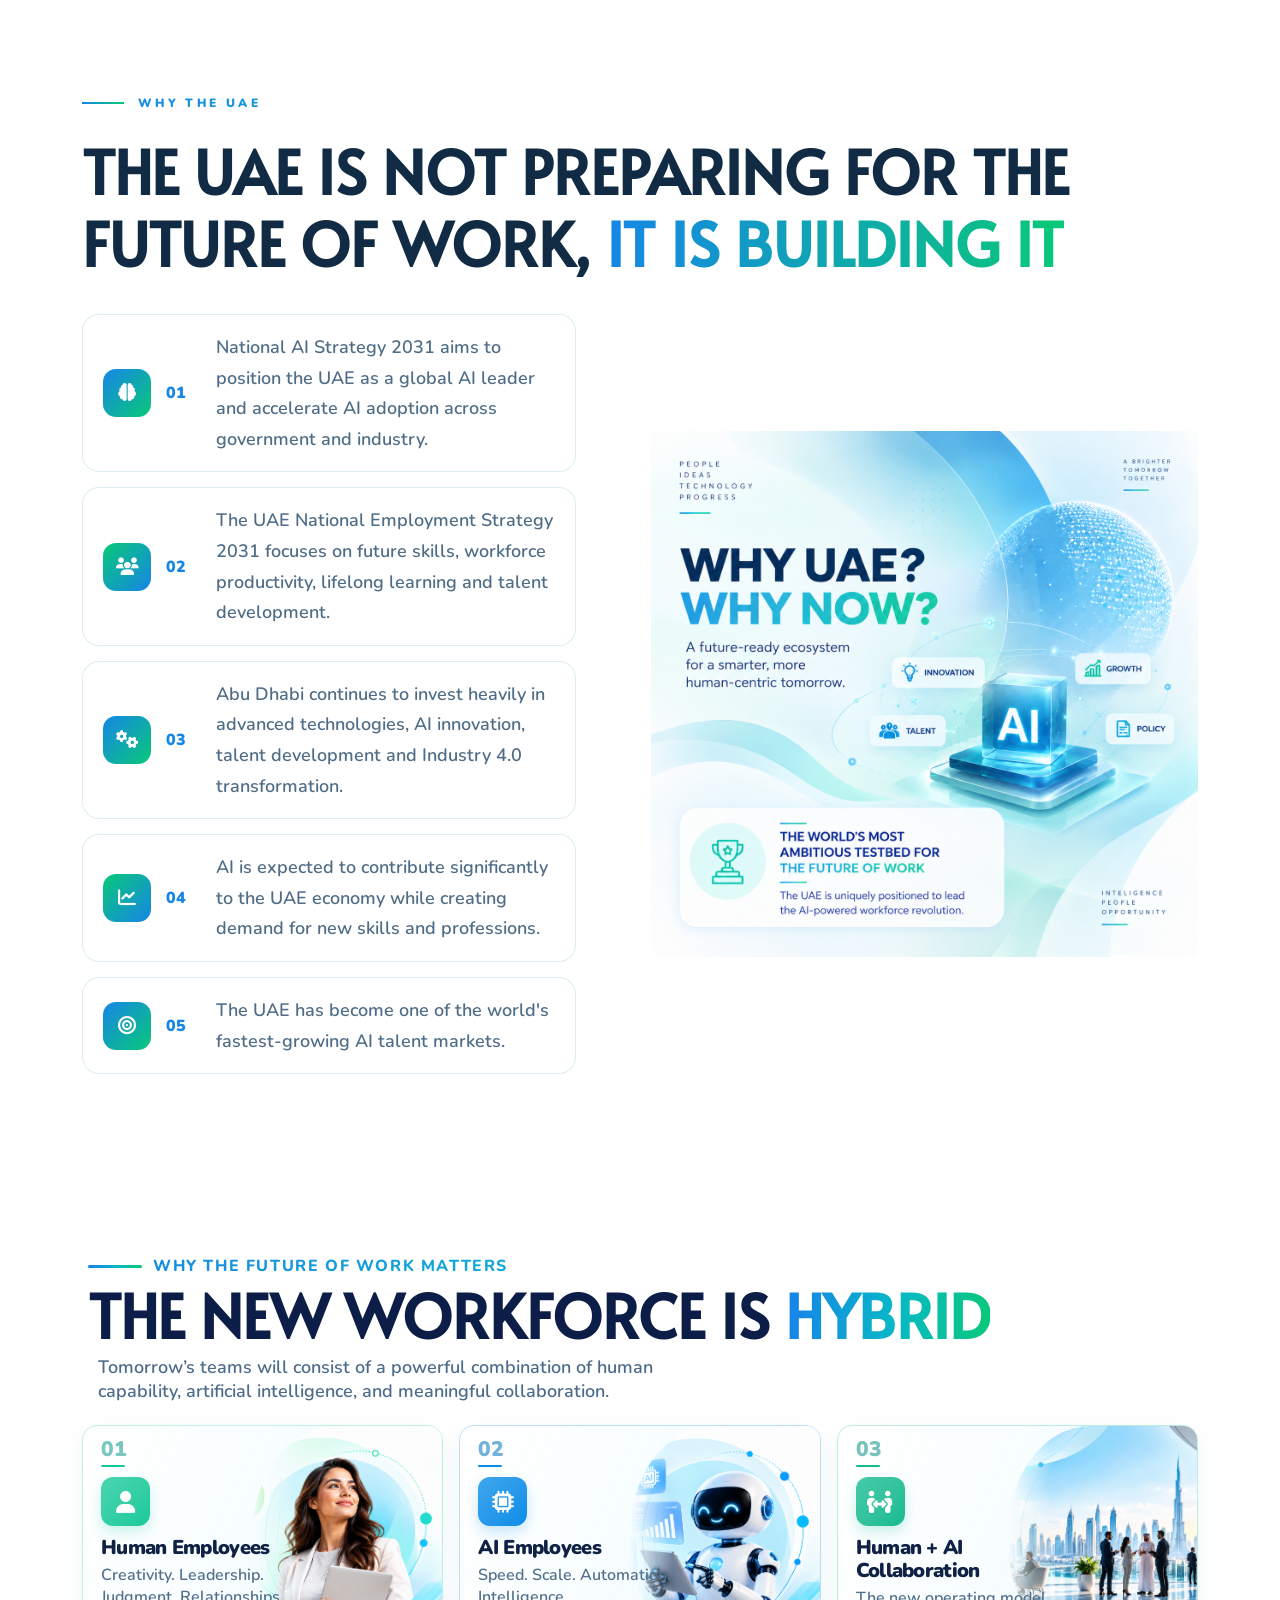
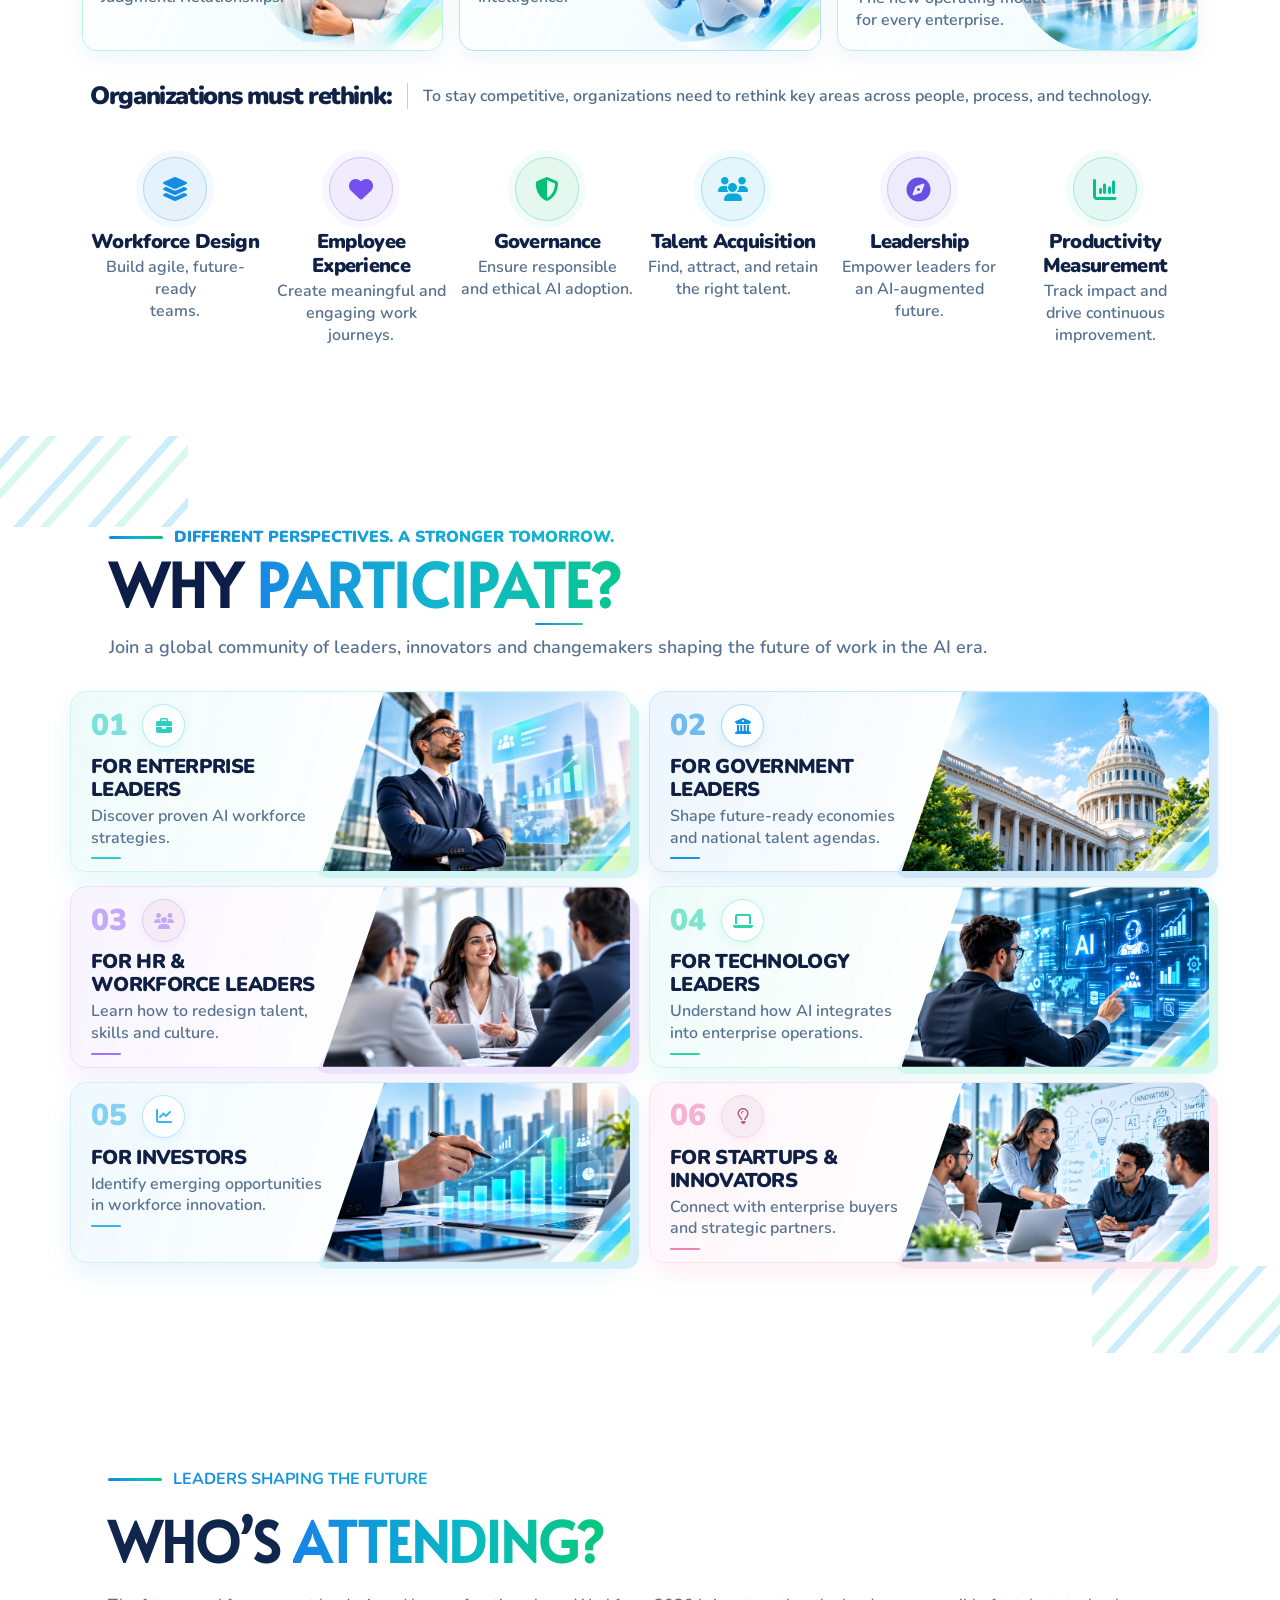
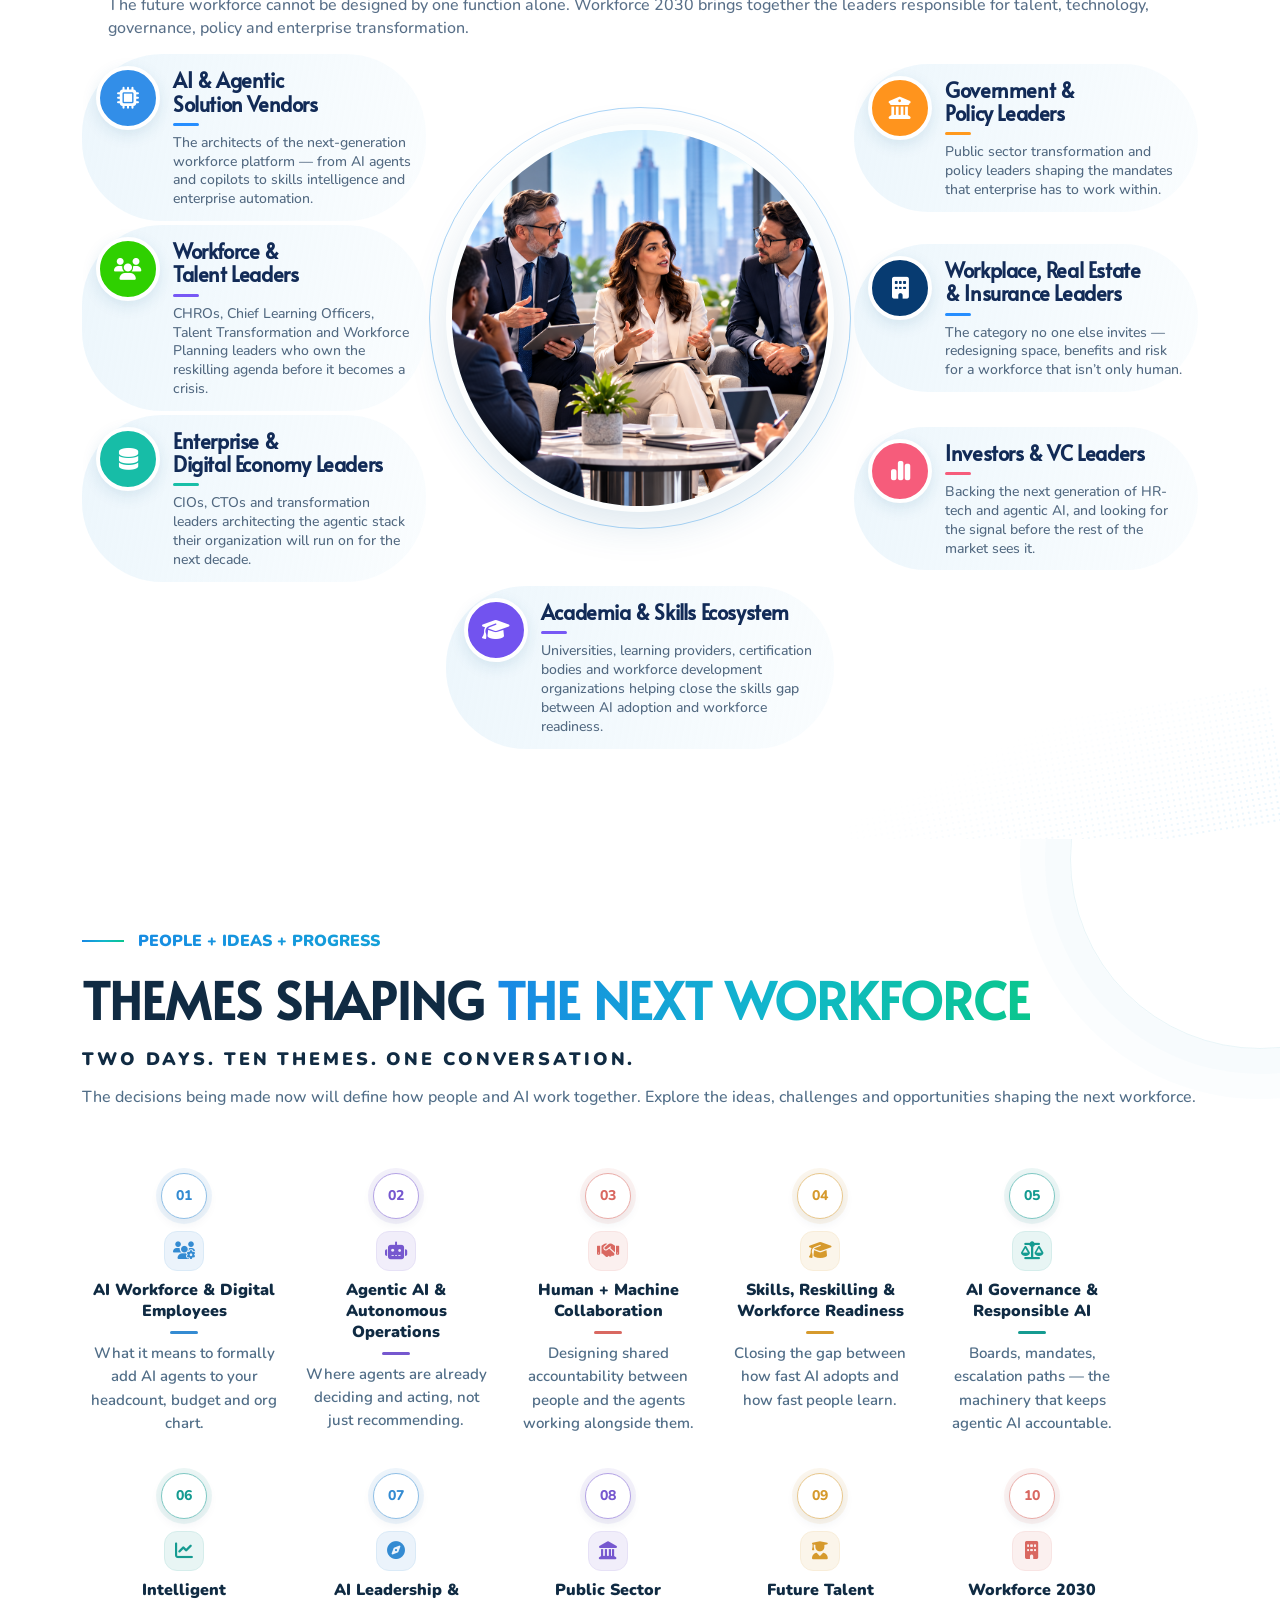
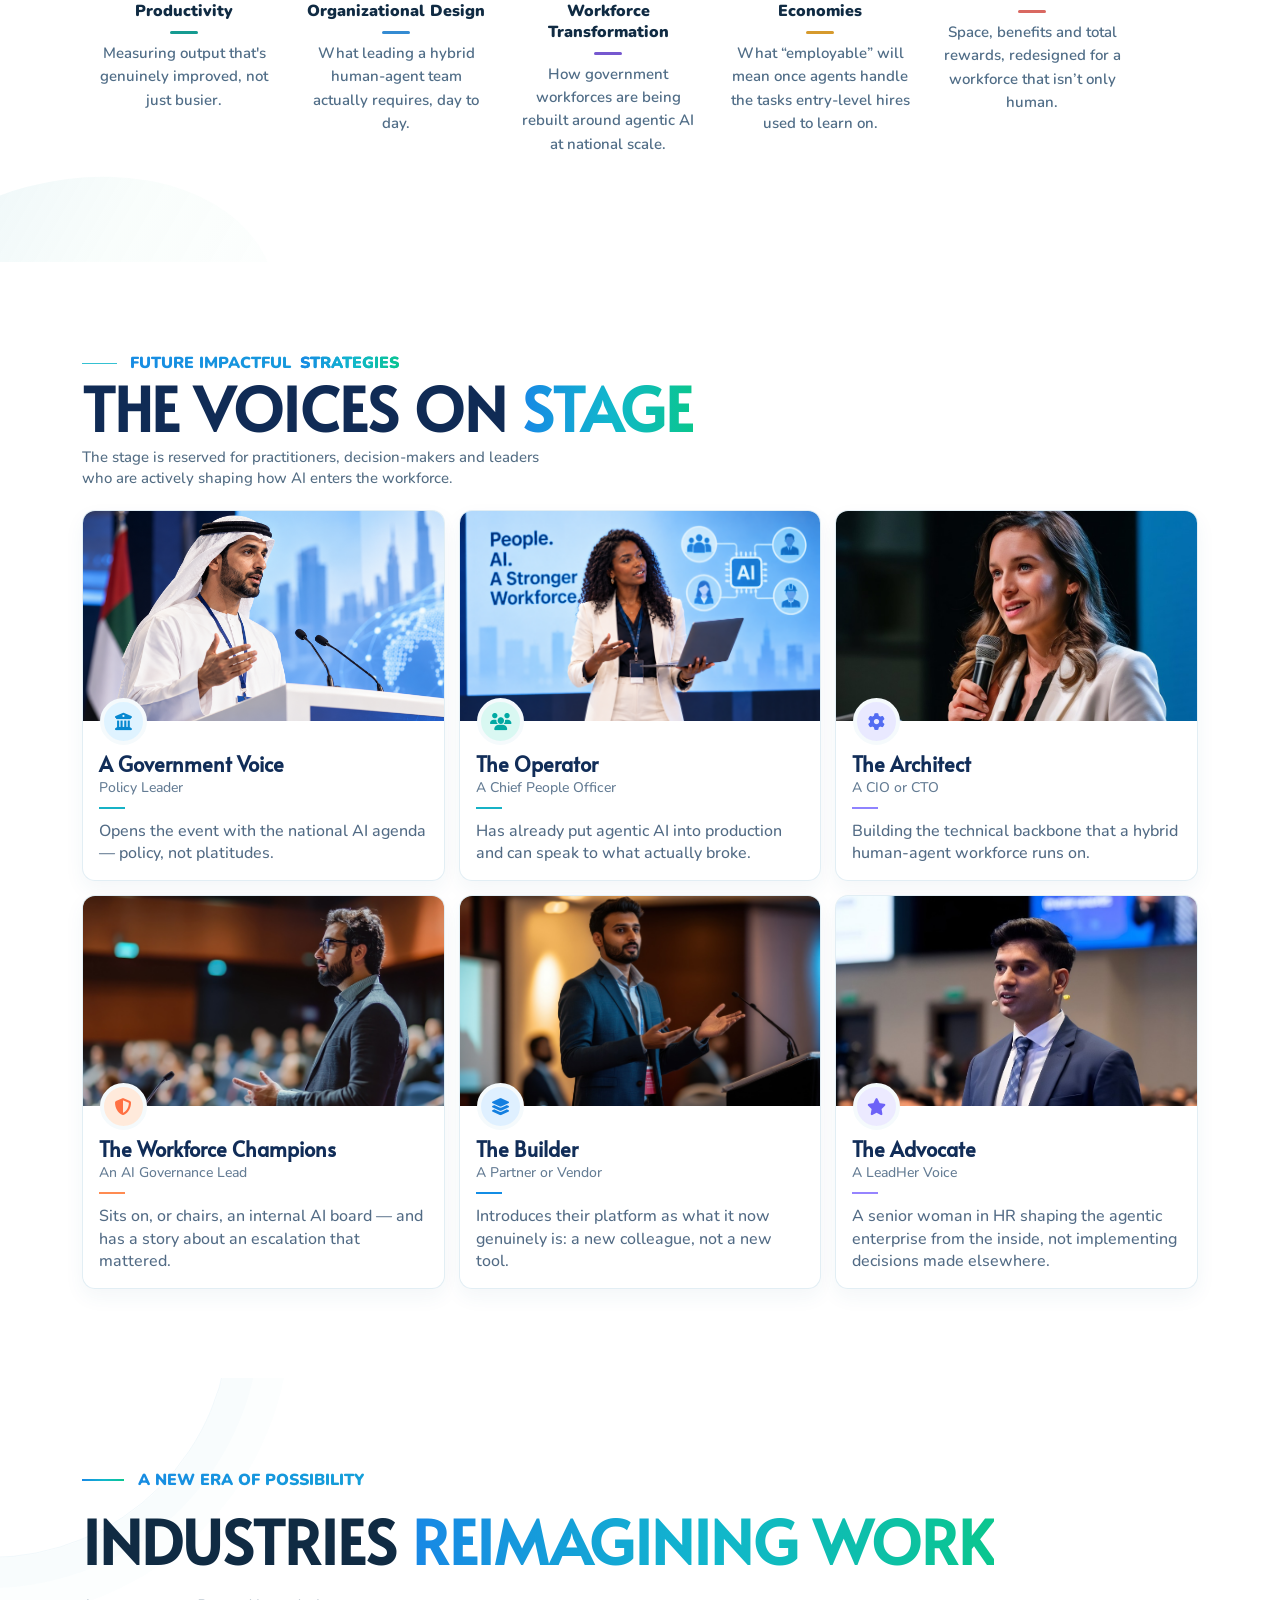
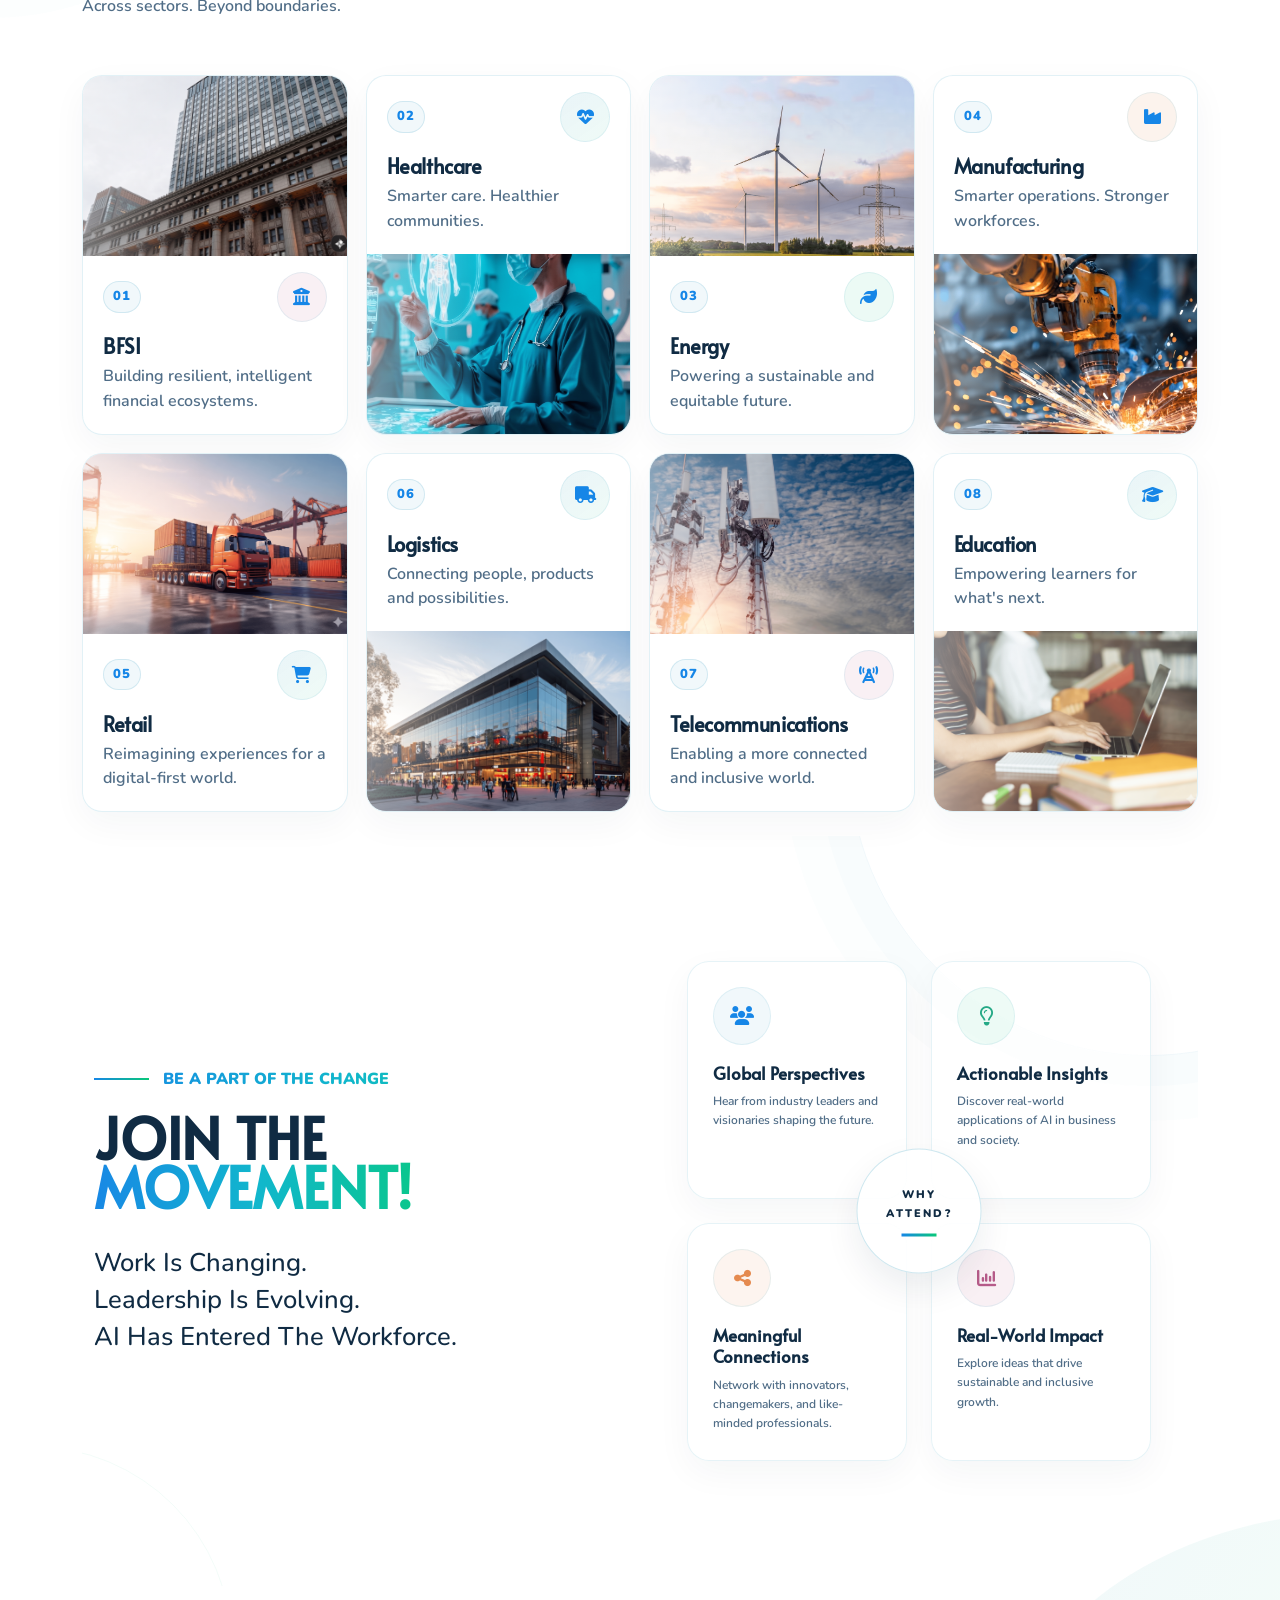
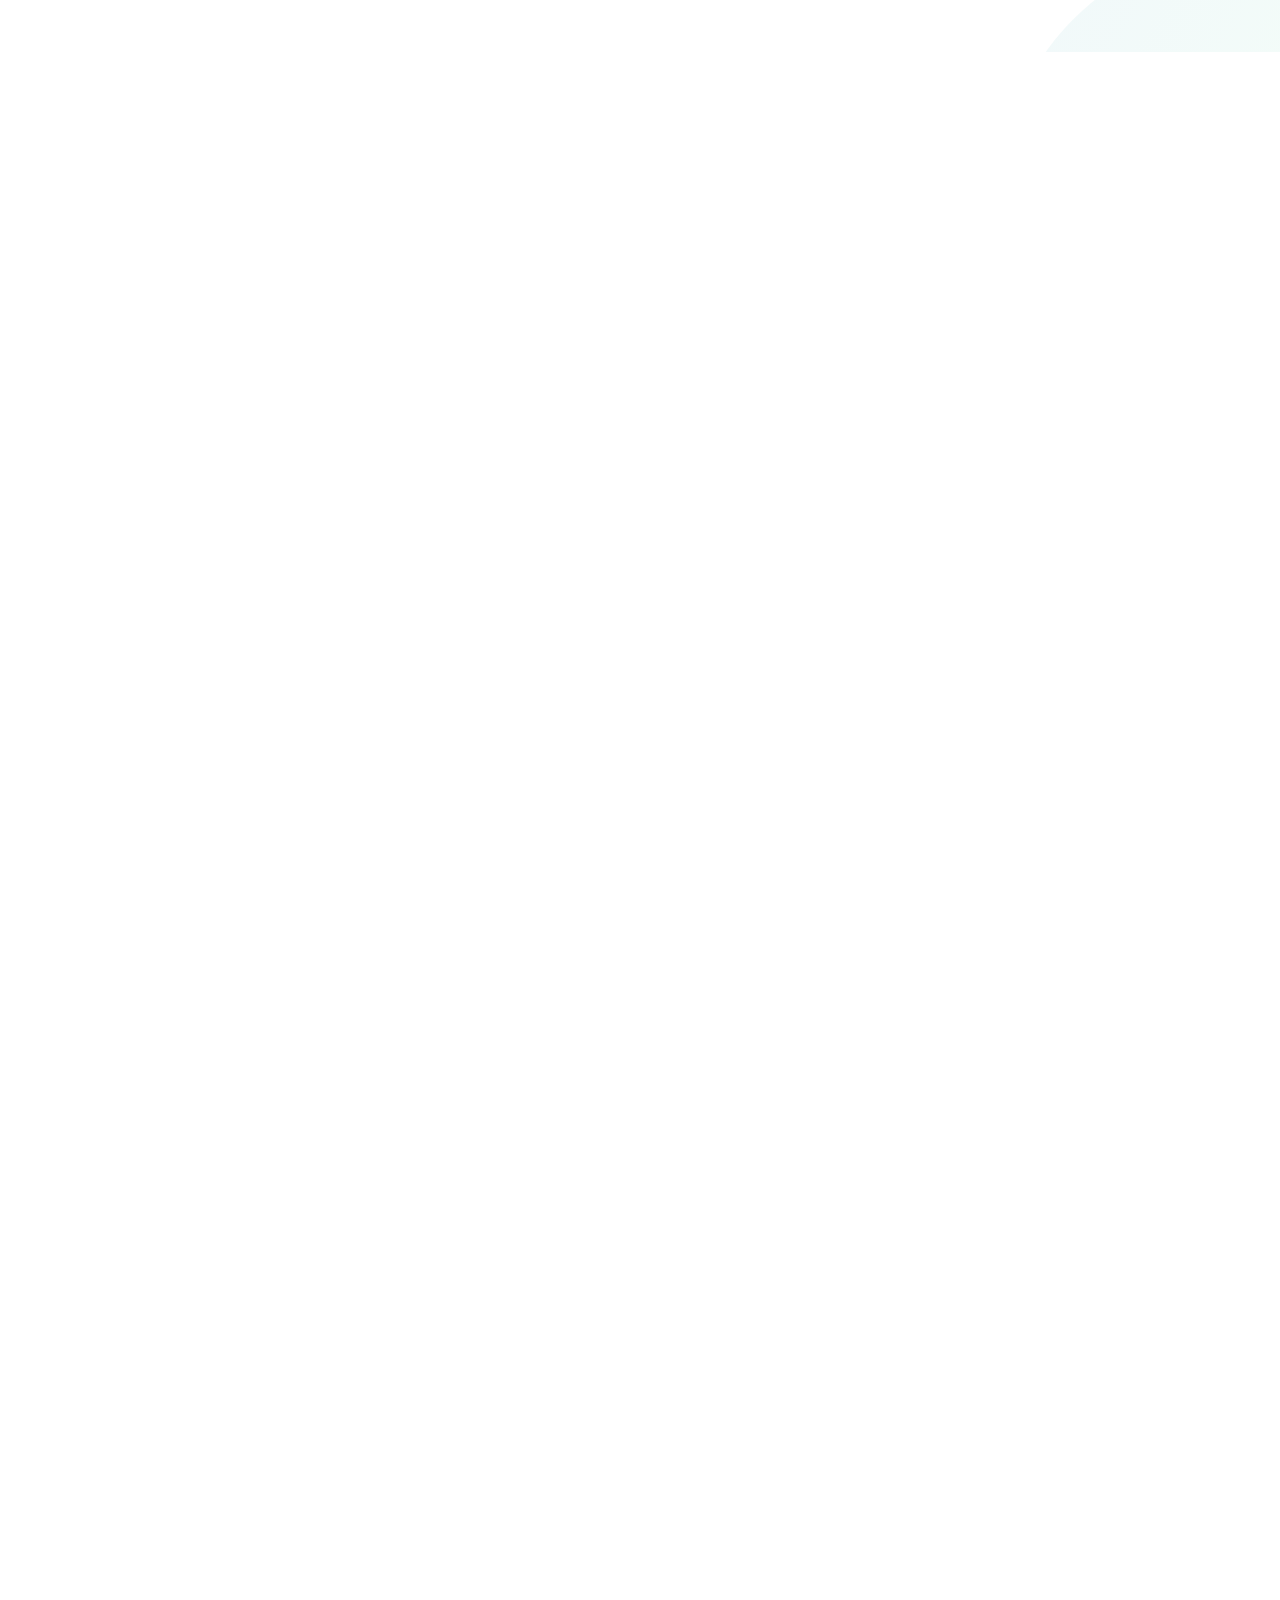
==== commit 817a0589: "changes" ====
--- a/index.html
+++ b/index.html
@@ -224,7 +224,9 @@
                       <span class="hero-event-icon" aria-hidden="true">
                         <i class="fa-regular fa-calendar"></i>
                       </span>
-                      <span class="hero-event-text">14th - 15th April, 2027</span>
+                      <span class="hero-event-text"
+                        >14th - 15th April, 2027</span
+                      >
                       <span
                         class="hero-event-divider"
                         aria-hidden="true"
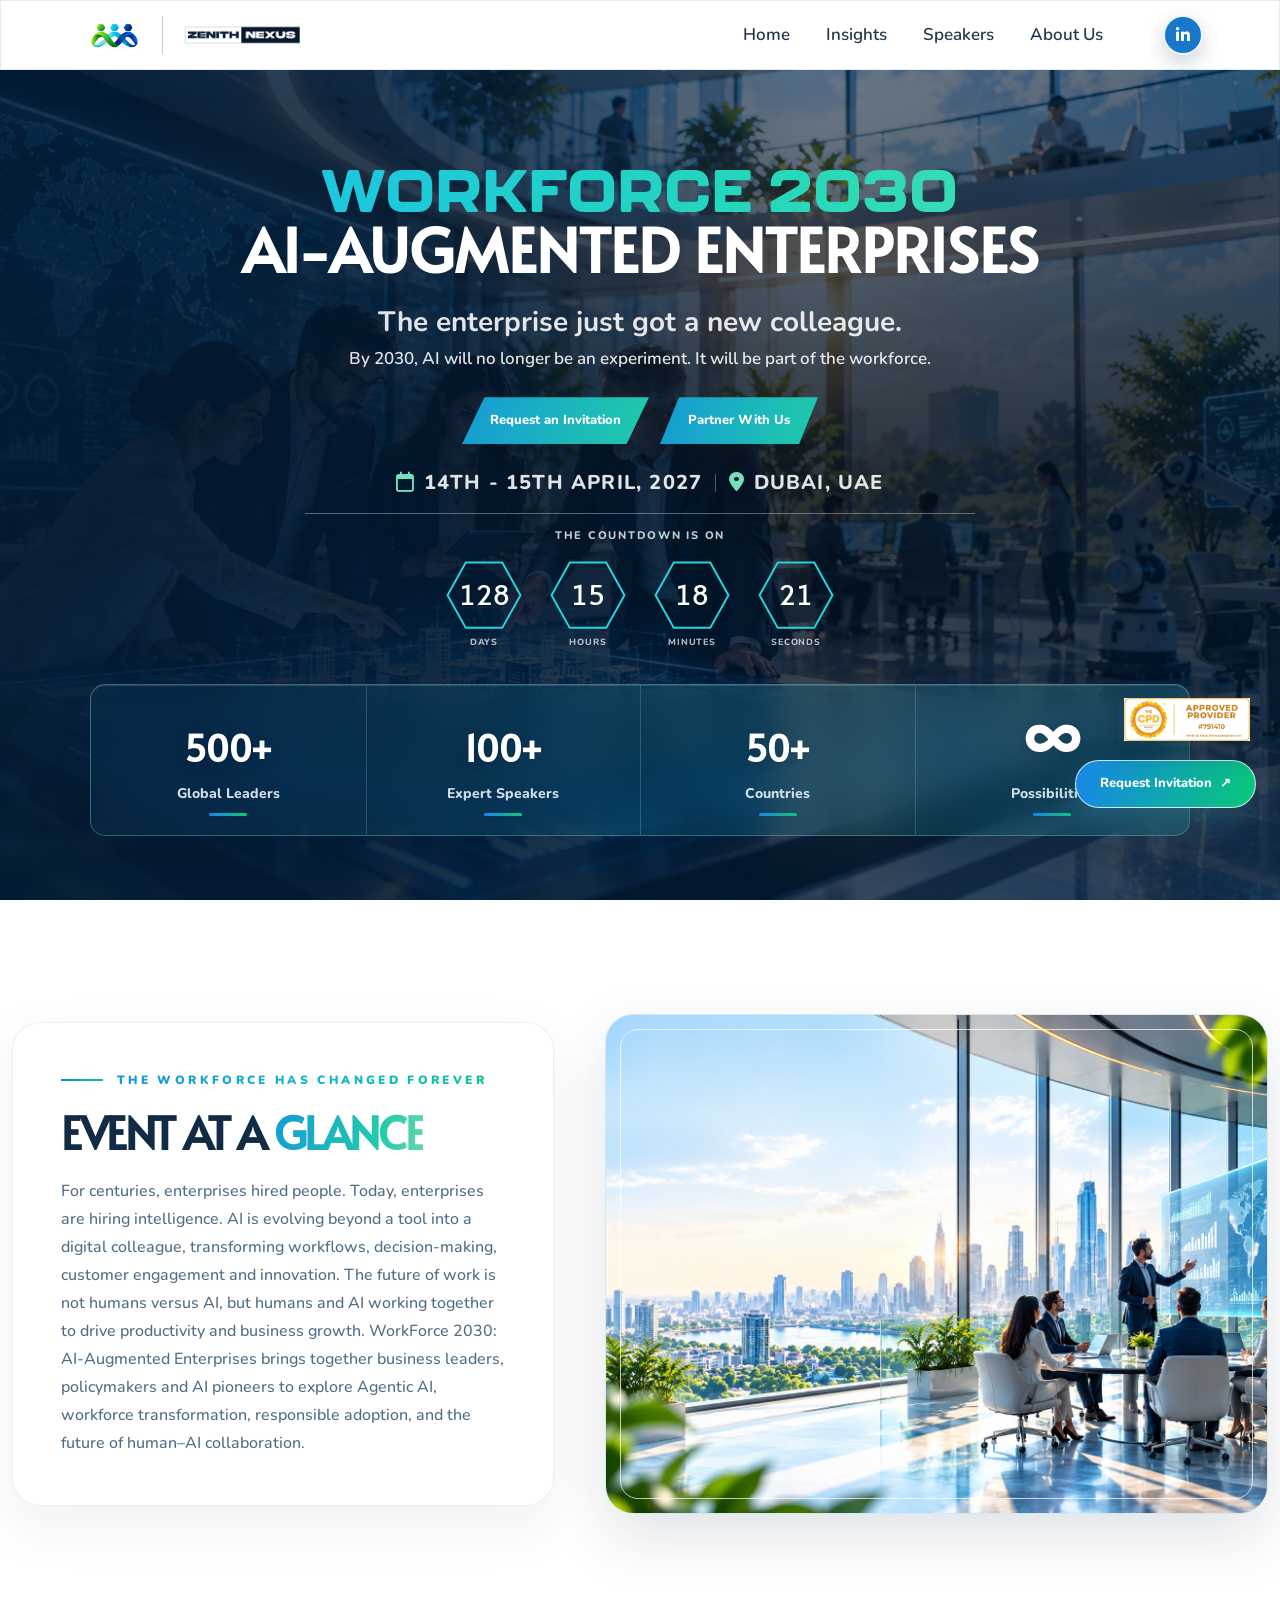
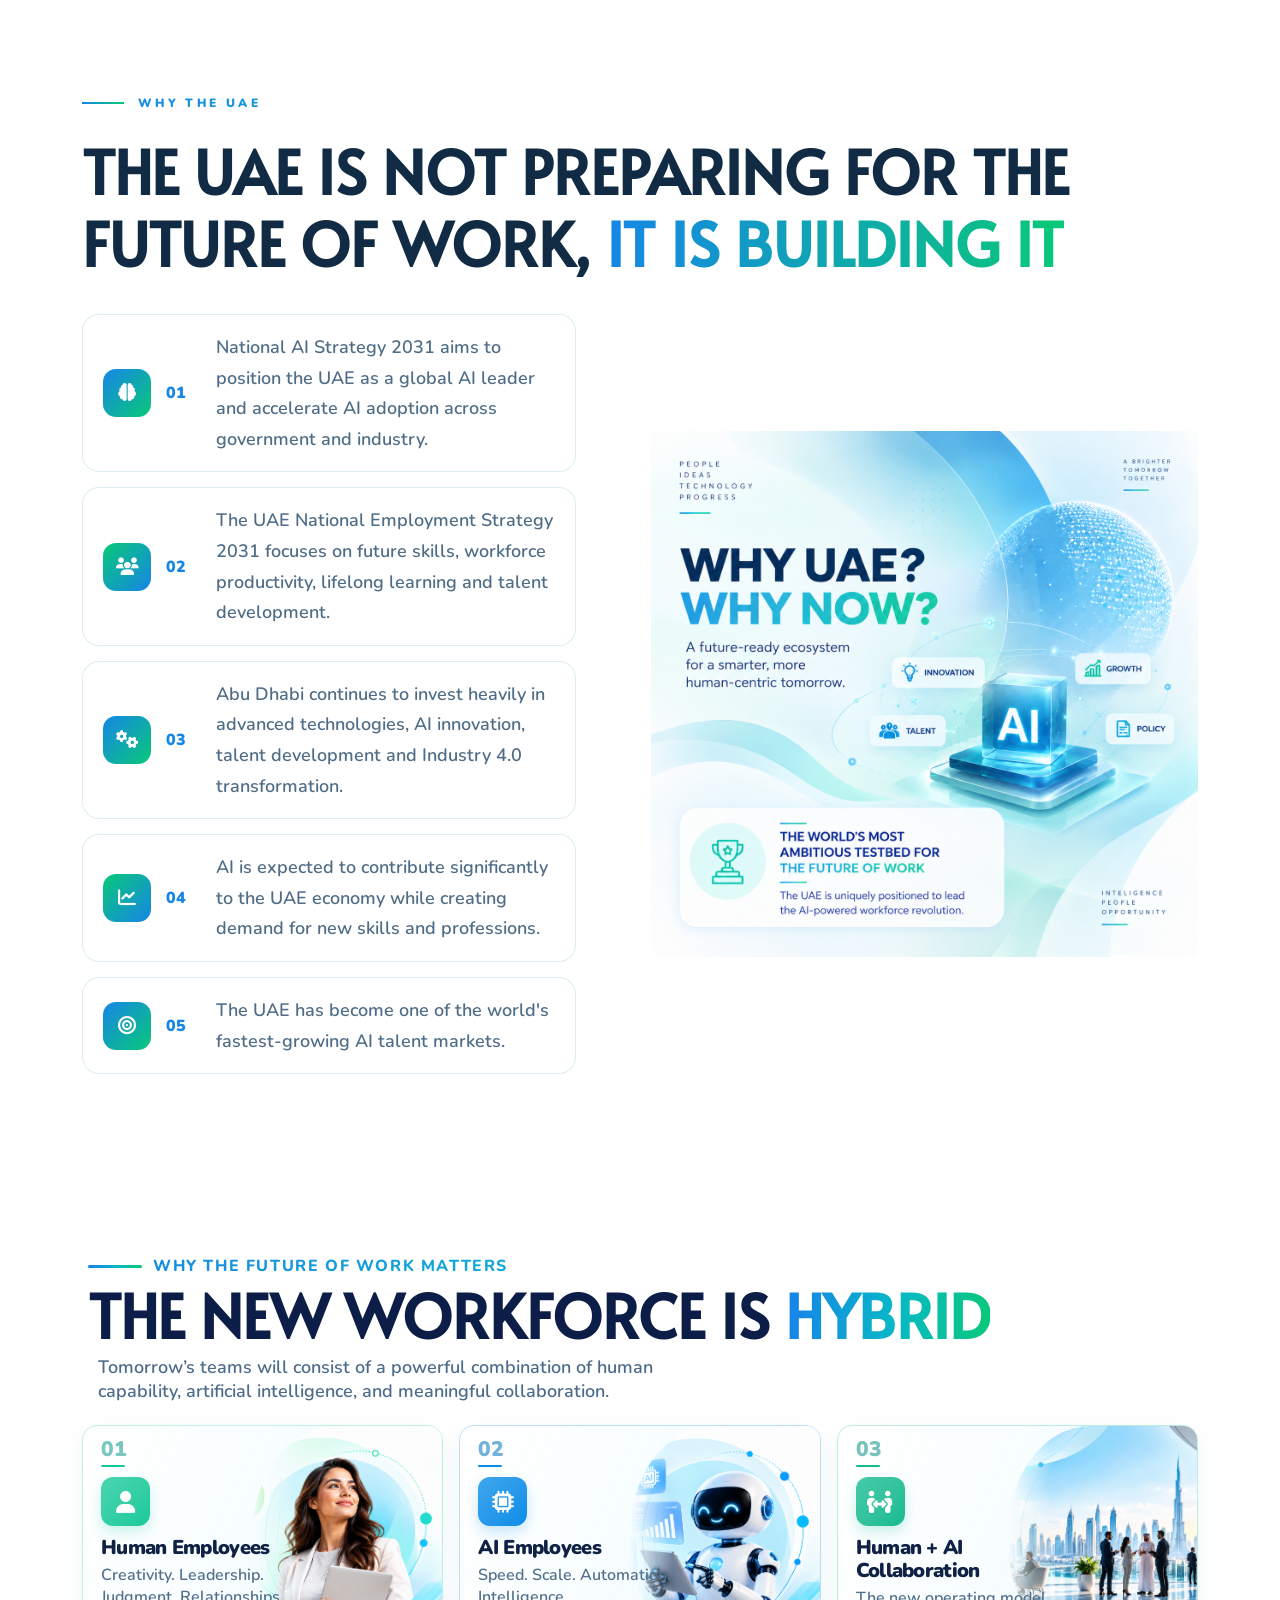
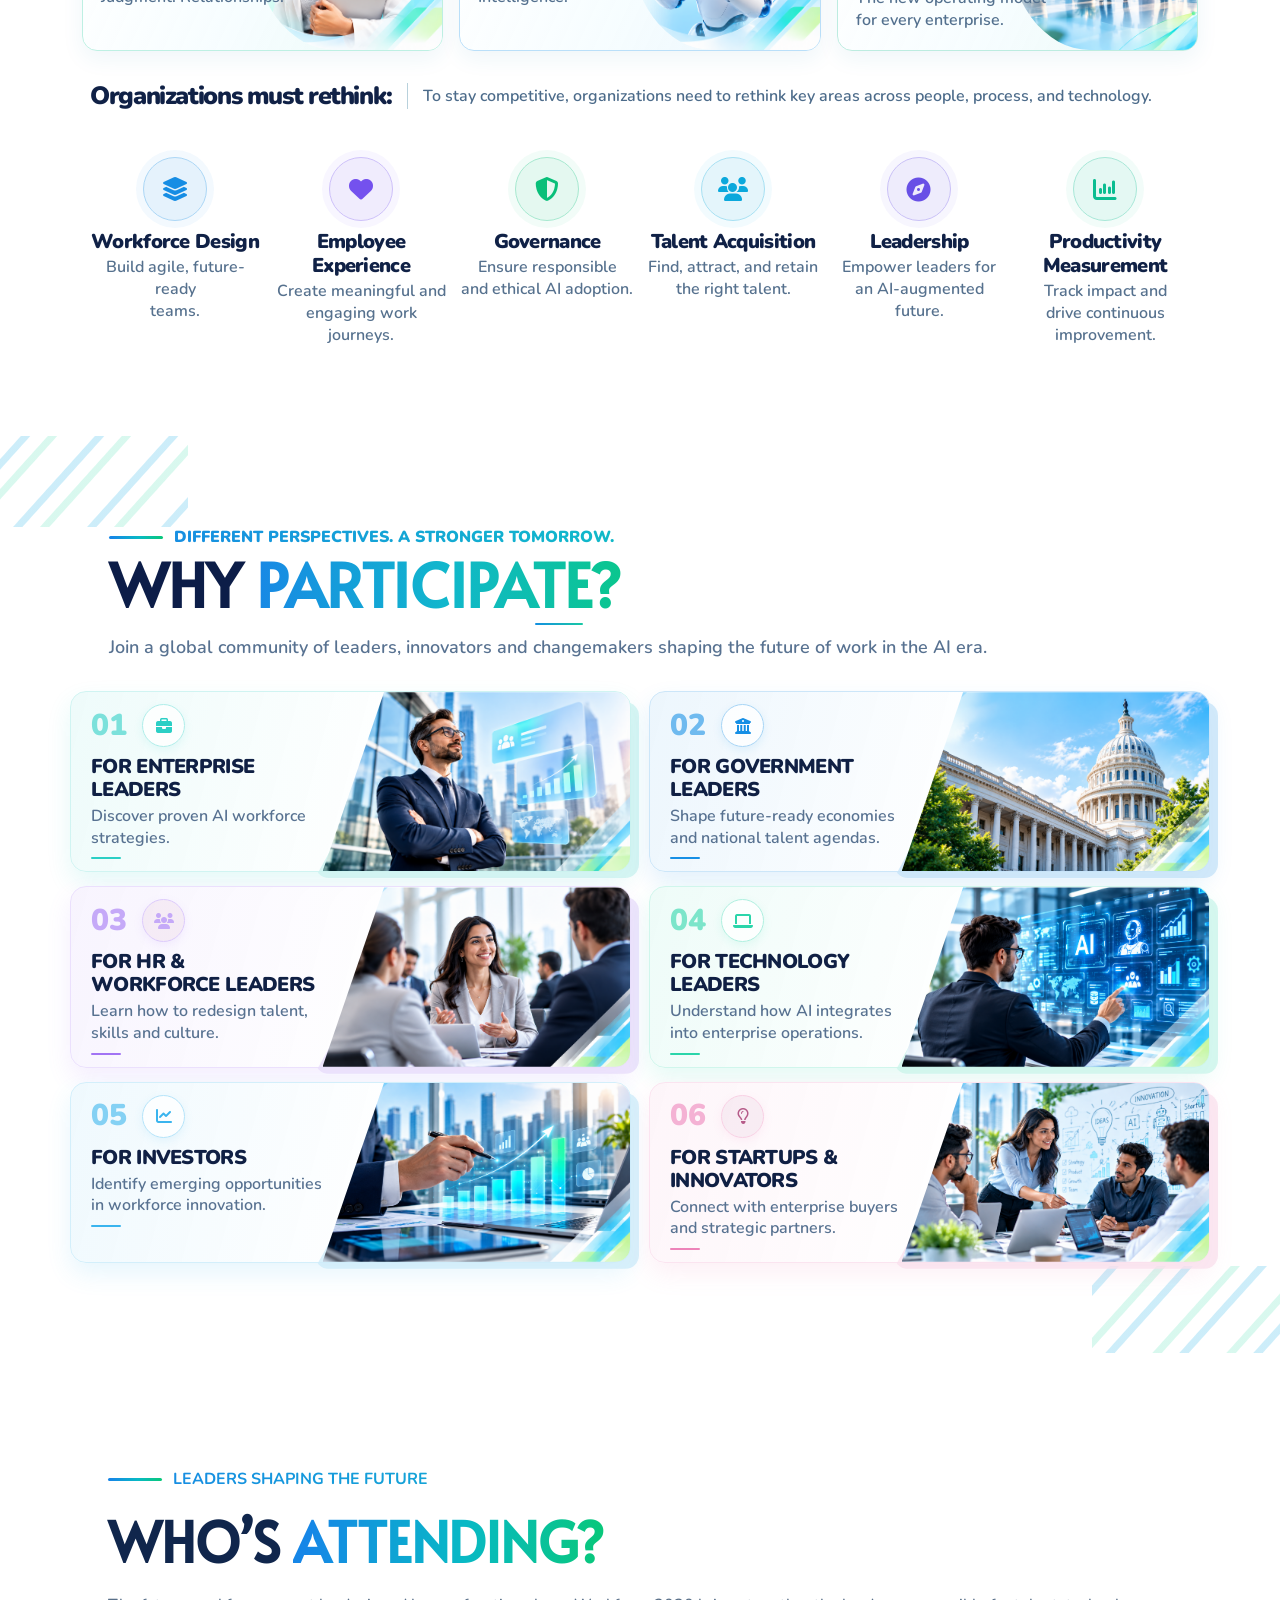
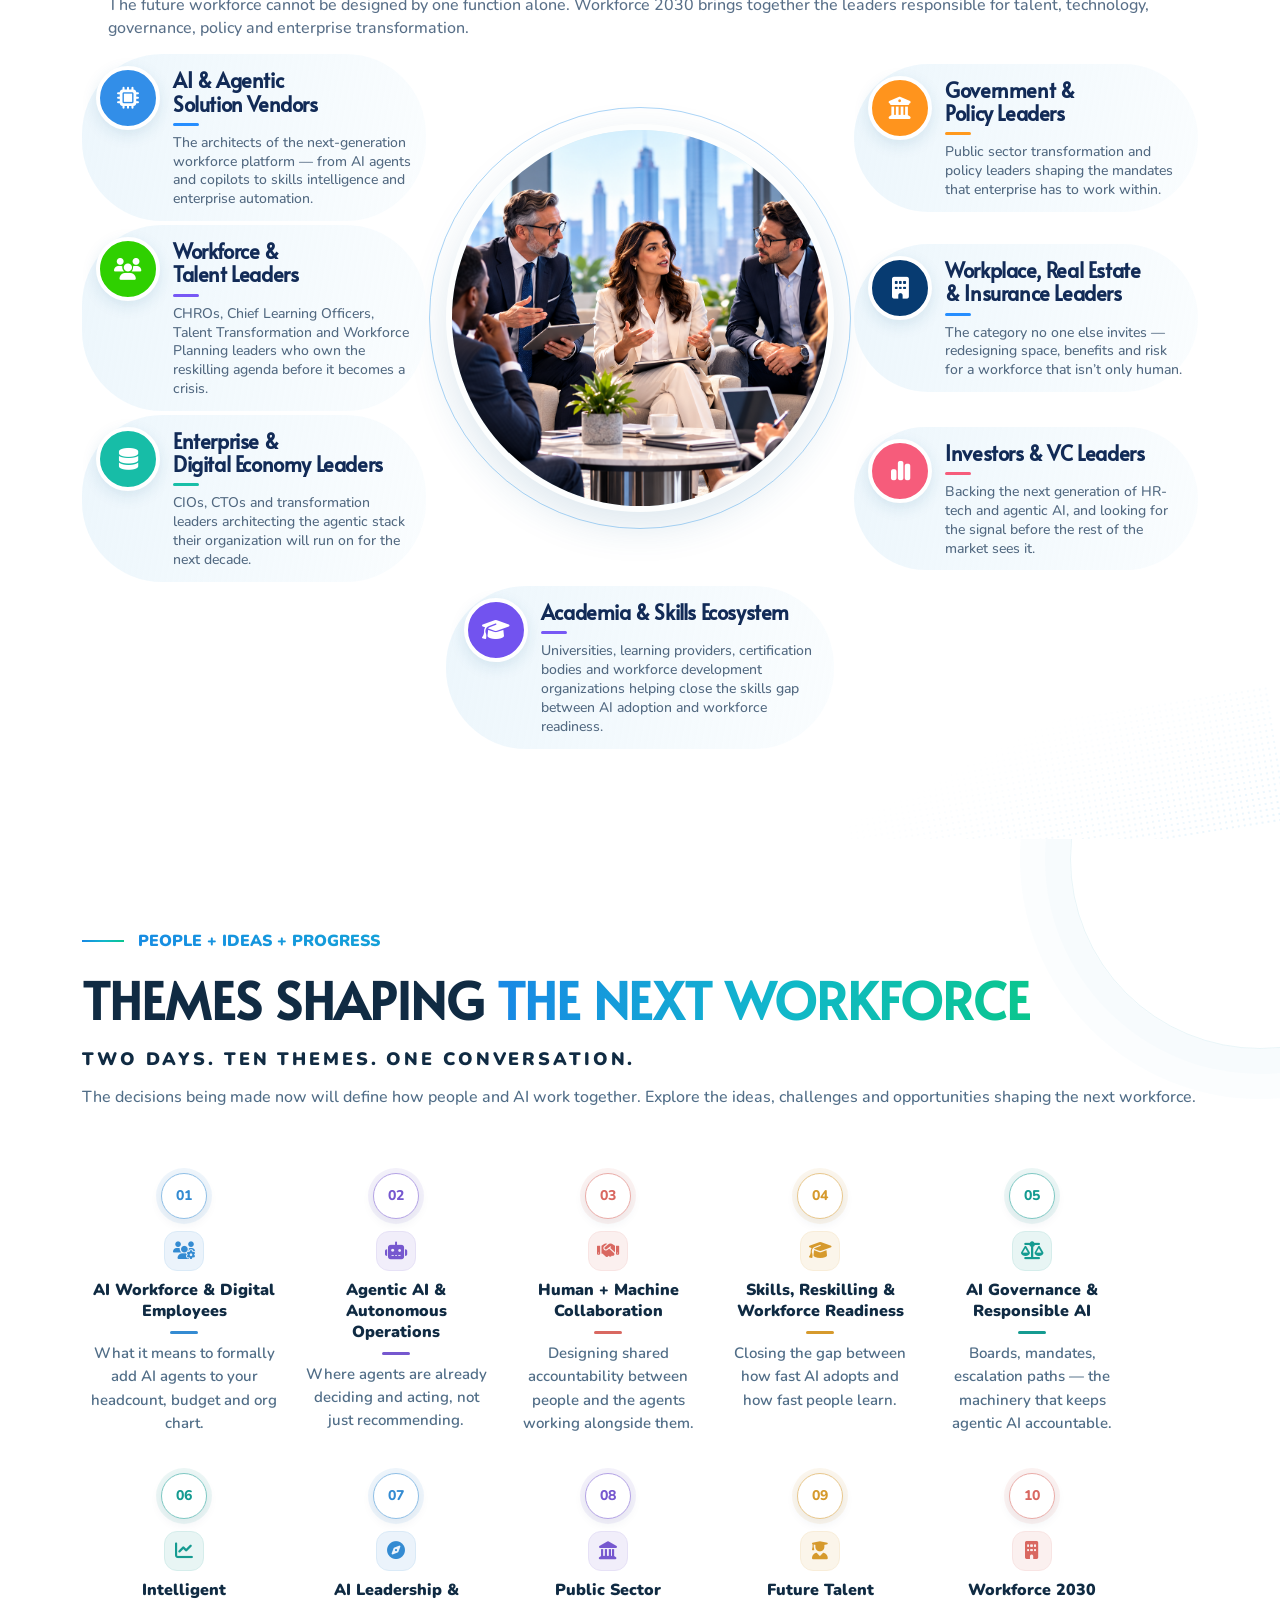
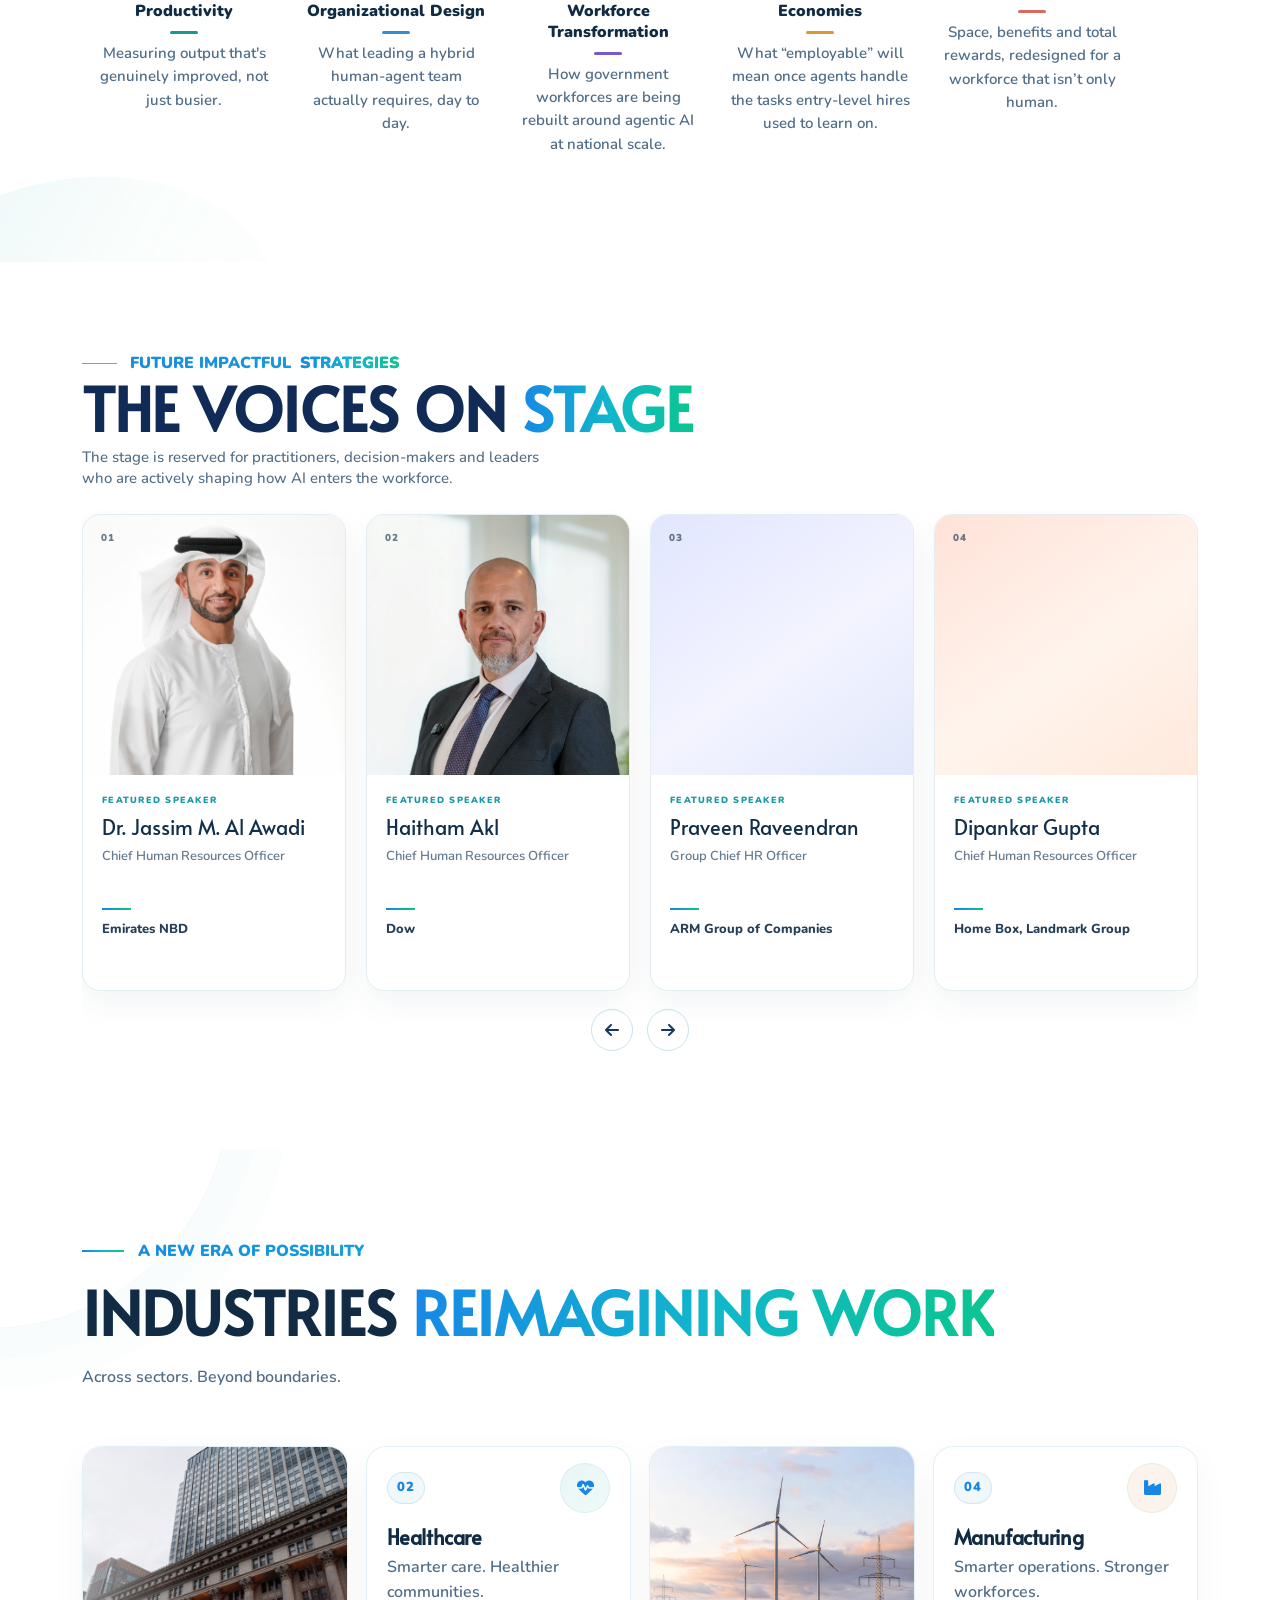
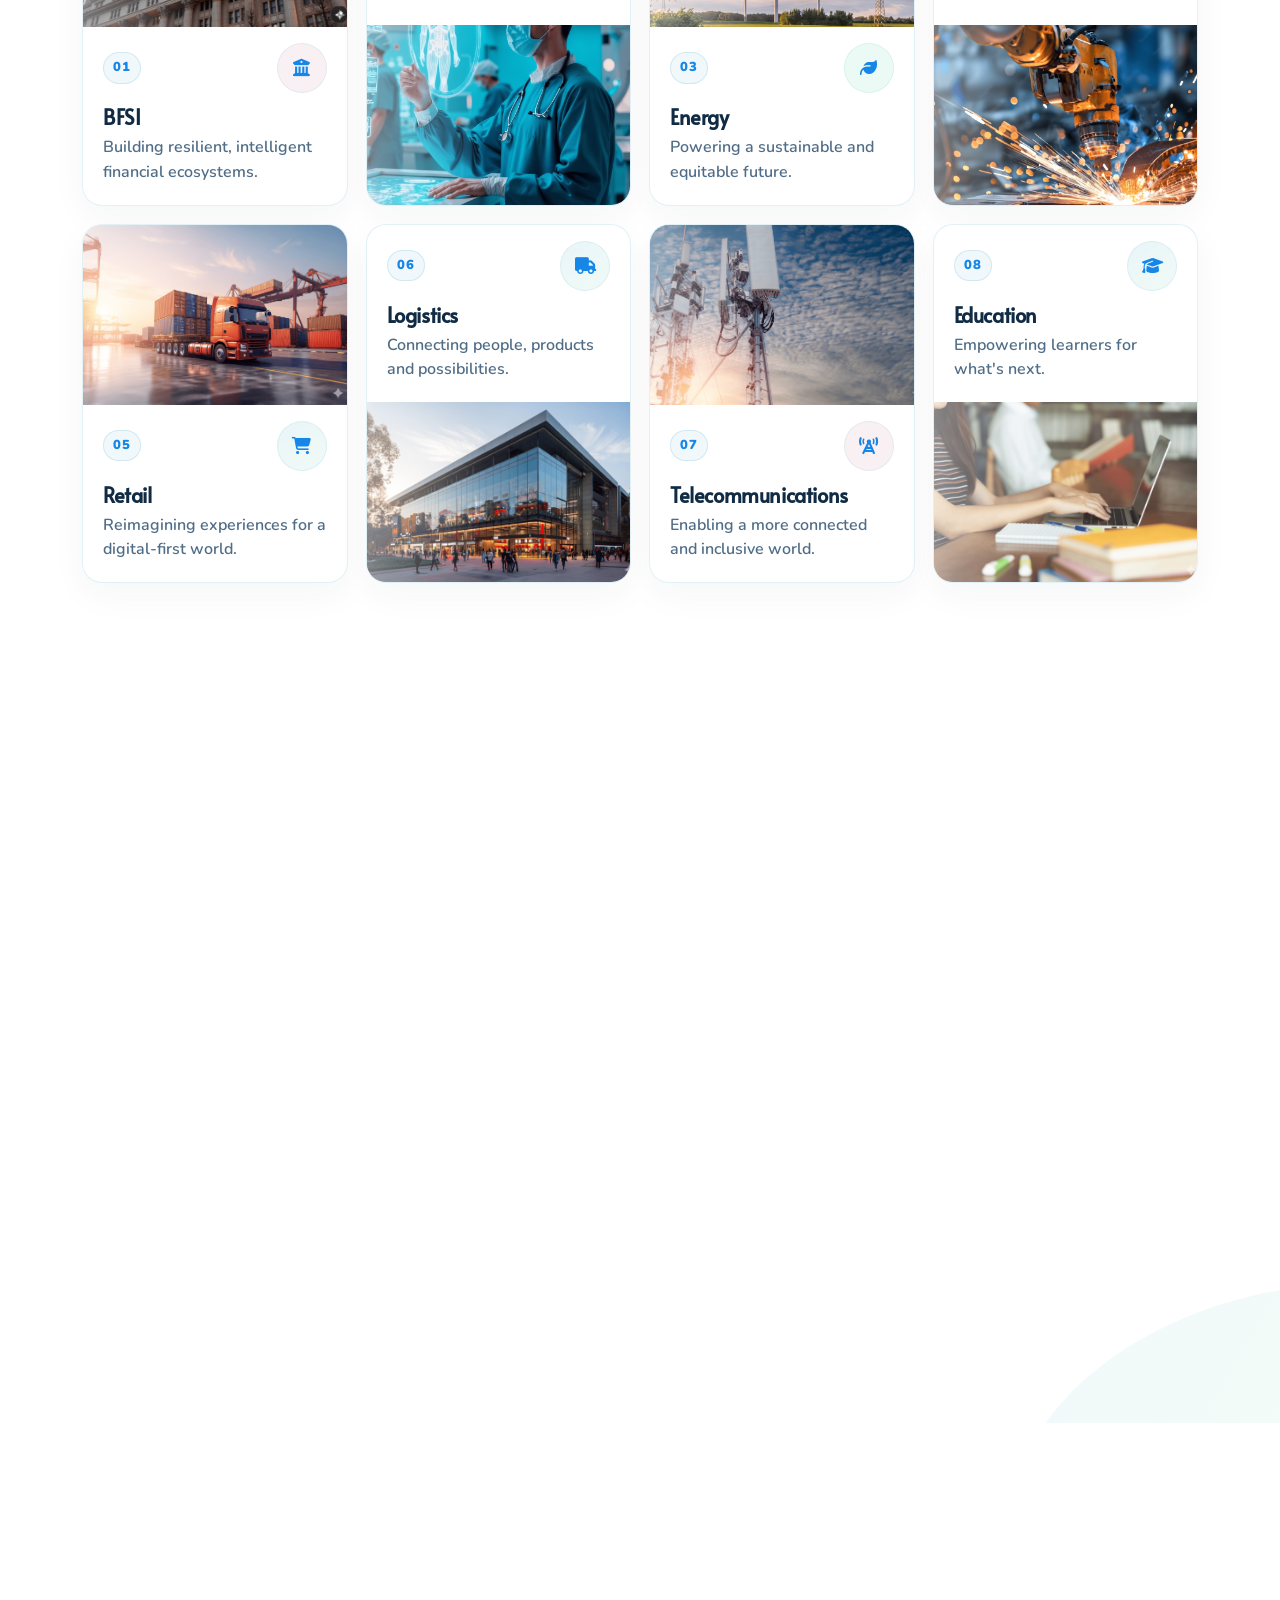
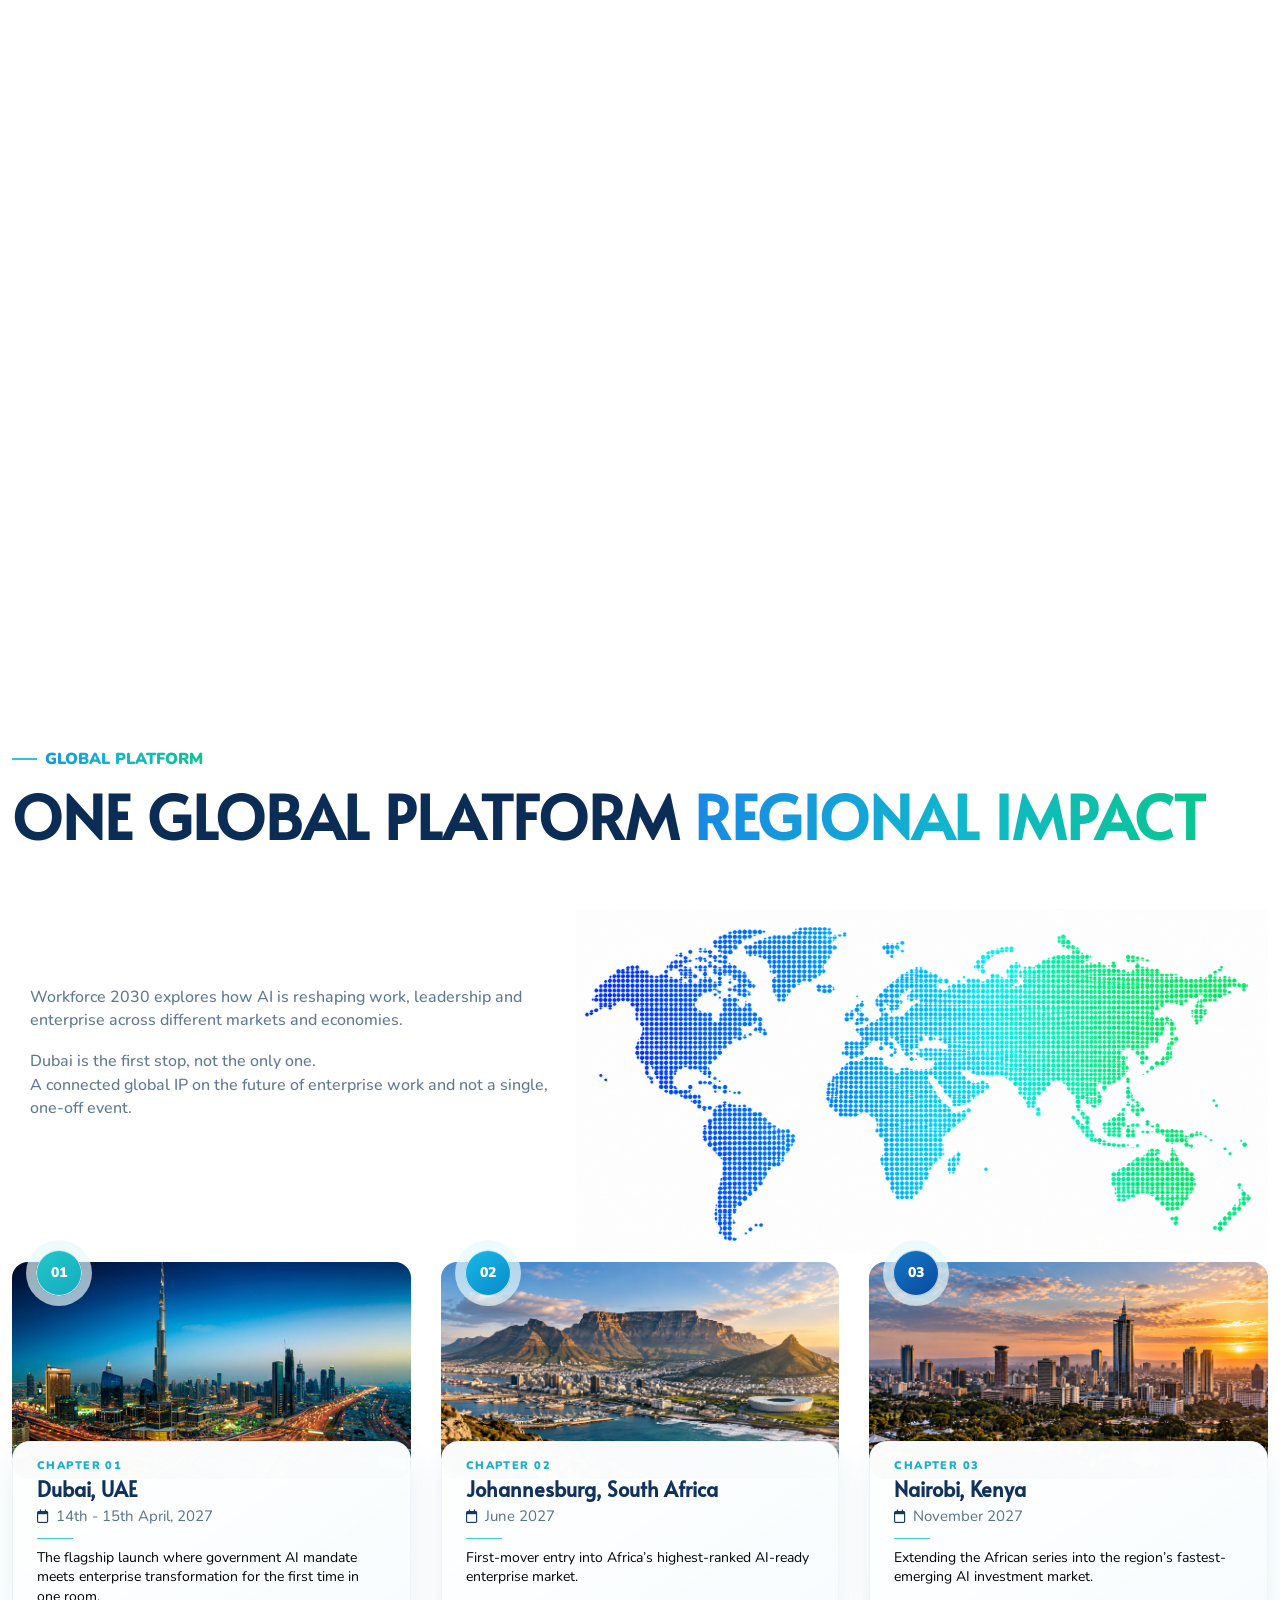
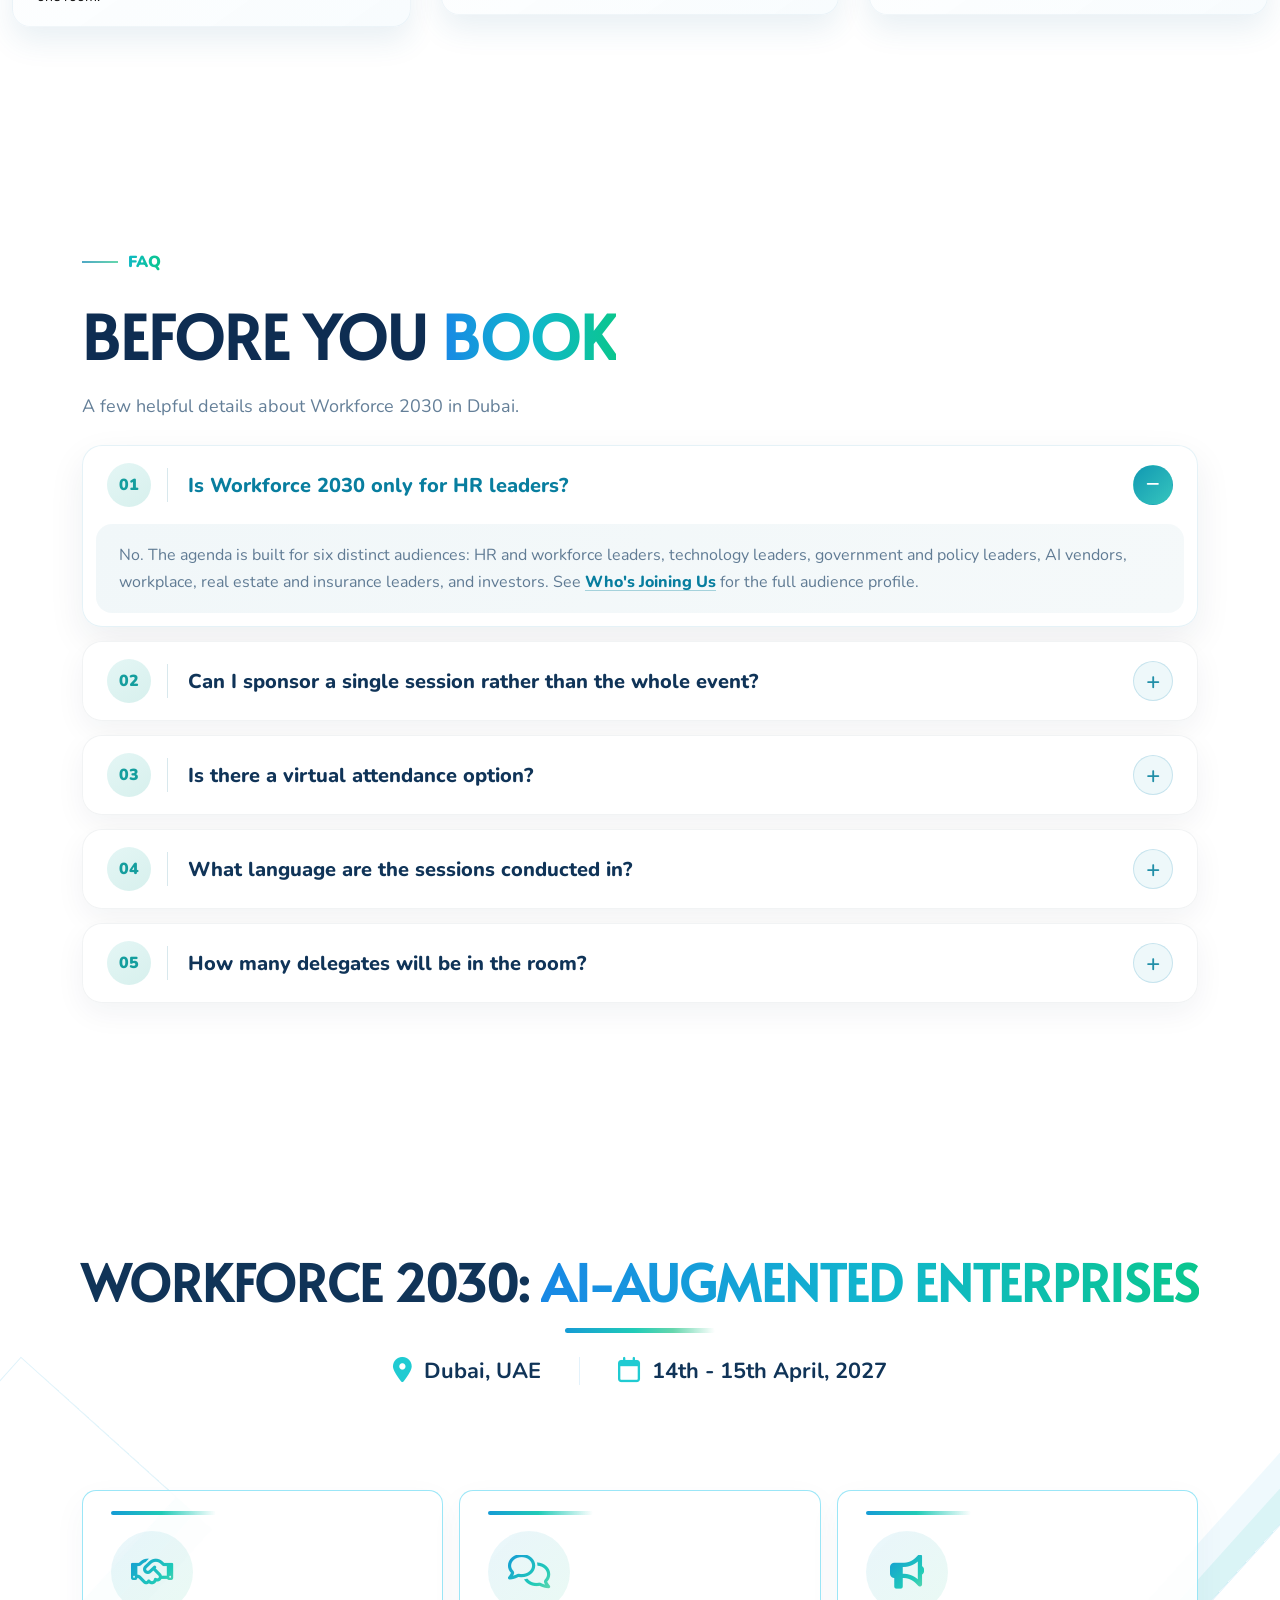
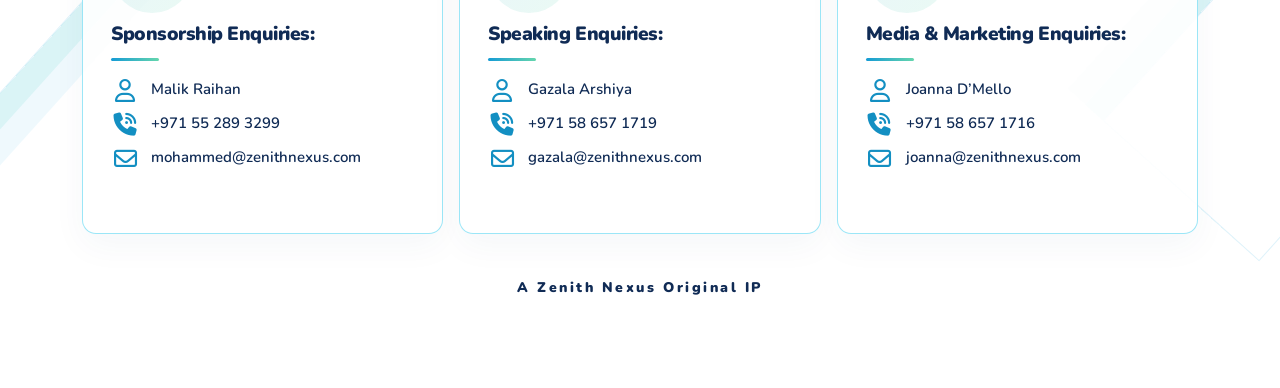
==== commit 9b107147: "changes" ====
--- a/index.html
+++ b/index.html
@@ -1062,144 +1062,25 @@
             </div>
           </div>
 
-          <div class="voices-stage-grid">
-            <article class="stage-speaker-card">
-              <div class="stage-speaker-photo">
-                <img src="./images/Government Voice at the Podium.png" alt="" />
-              </div>
-              <span
-                class="stage-speaker-icon stage-icon-blue"
-                aria-hidden="true"
+          <div class="home-speakers-swiper swiper">
+            <div class="swiper-wrapper" id="home-speakers-wrapper"></div>
+            <div class="home-speakers-controls">
+              <button
+                class="home-speakers-prev"
+                type="button"
+                aria-label="Previous speakers"
               >
-                <i class="fa-solid fa-building-columns"></i>
-              </span>
-              <div class="stage-speaker-content">
-                <h3>A Government Voice</h3>
-                <span class="stage-speaker-role">Policy Leader</span>
-                <span class="stage-speaker-rule"></span>
-                <p>
-                  Opens the event with the national AI agenda — policy, not
-                  platitudes.
-                </p>
-              </div>
-            </article>
-
-            <article class="stage-speaker-card">
-              <div class="stage-speaker-photo">
-                <img src="./images/AI-Powered People Leadership.png" alt="" />
-              </div>
-              <span
-                class="stage-speaker-icon stage-icon-teal"
-                aria-hidden="true"
+                <i class="fa-solid fa-arrow-left" aria-hidden="true"></i>
+              </button>
+
+              <button
+                class="home-speakers-next"
+                type="button"
+                aria-label="Next speakers"
               >
-                <i class="fa-solid fa-users"></i>
-              </span>
-              <div class="stage-speaker-content">
-                <h3>The Operator</h3>
-                <span class="stage-speaker-role">A Chief People Officer</span>
-                <span class="stage-speaker-rule"></span>
-                <p>
-                  Has already put agentic AI into production and can speak to
-                  what actually broke.
-                </p>
-              </div>
-            </article>
-
-            <article class="stage-speaker-card">
-              <div class="stage-speaker-photo">
-                <img
-                  src="./images/Corporate Tech Executive Presenting Hybrid Workforce.jpeg"
-                  alt=""
-                />
-              </div>
-              <span
-                class="stage-speaker-icon stage-icon-violet"
-                aria-hidden="true"
-              >
-                <i class="fa-solid fa-gear"></i>
-              </span>
-              <div class="stage-speaker-content">
-                <h3>The Architect</h3>
-                <span class="stage-speaker-role">A CIO or CTO</span>
-                <span class="stage-speaker-rule"></span>
-                <p>
-                  Building the technical backbone that a hybrid human-agent
-                  workforce runs on.
-                </p>
-              </div>
-            </article>
-
-            <article class="stage-speaker-card">
-              <div class="stage-speaker-photo">
-                <img
-                  src="./images/Leading AI Governance Meeting (1).jpeg"
-                  alt=""
-                />
-              </div>
-              <span
-                class="stage-speaker-icon stage-icon-orange"
-                aria-hidden="true"
-              >
-                <i class="fa-solid fa-shield-halved"></i>
-              </span>
-              <div class="stage-speaker-content">
-                <h3>The Workforce Champions</h3>
-                <span class="stage-speaker-role">An AI Governance Lead</span>
-                <span class="stage-speaker-rule"></span>
-                <p>
-                  Sits on, or chairs, an internal AI board — and has a story
-                  about an escalation that mattered.
-                </p>
-              </div>
-            </article>
-
-            <article class="stage-speaker-card">
-              <div class="stage-speaker-photo">
-                <img
-                  src="./images/AI Agents Conference Presentation.jpeg"
-                  alt=""
-                />
-              </div>
-              <span
-                class="stage-speaker-icon stage-icon-sky"
-                aria-hidden="true"
-              >
-                <i class="fa-solid fa-layer-group"></i>
-              </span>
-              <div class="stage-speaker-content">
-                <h3>The Builder</h3>
-                <span class="stage-speaker-role">A Partner or Vendor</span>
-                <span class="stage-speaker-rule"></span>
-                <p>
-                  Introduces their platform as what it now genuinely is: a new
-                  colleague, not a new tool.
-                </p>
-              </div>
-            </article>
-
-            <article class="stage-speaker-card">
-              <div class="stage-speaker-photo">
-                <img
-                  src="./images/People, AI, and a Stronger Workforce.jpeg"
-                  alt=""
-                />
-              </div>
-              <span
-                class="stage-speaker-icon stage-icon-lavender"
-                aria-hidden="true"
-              >
-                <i class="fa-solid fa-star"></i>
-              </span>
-              <div class="stage-speaker-content">
-                <h3>The Advocate</h3>
-                <span class="stage-speaker-role">A LeadHer Voice</span>
-                <span class="stage-speaker-rule"></span>
-                <p>
-                  A senior woman in HR shaping the agentic enterprise from the
-                  inside, not implementing decisions made elsewhere.
-                </p>
-              </div>
-            </article>
+                <i class="fa-solid fa-arrow-right" aria-hidden="true"></i>
+              </button>
+            </div>
           </div>
         </div>
       </section>
--- a/style.css
+++ b/style.css
@@ -570,6 +570,7 @@
   align-items: center;
   justify-content: center;
 
+  display: none;
   min-height: 48px;
   padding: 13px 24px;
 
@@ -12378,6 +12379,80 @@
   grid-template-columns: repeat(3, minmax(0, 1fr));
   gap: 14px;
   align-items: stretch;
+}
+
+.home-speakers-swiper {
+  width: 100%;
+  padding: 4px 0 8px;
+}
+
+.home-speakers-swiper .swiper-slide {
+  height: auto;
+}
+
+.home-speaker-card {
+  height: 100%;
+  text-decoration: none;
+}
+
+.home-speaker-card .speaker-card-portrait {
+  height: 260px;
+  min-height: 260px;
+}
+
+.home-speaker-card .speaker-card-content {
+  flex: 1 1 auto;
+}
+
+.home-speakers-controls {
+  display: flex;
+  align-items: center;
+  justify-content: center;
+  gap: 14px;
+  margin-top: 18px;
+}
+
+.home-speakers-prev,
+.home-speakers-next {
+  display: grid;
+  width: 42px;
+  height: 42px;
+  flex: 0 0 42px;
+  place-items: center;
+  border: 1px solid #cae4ec;
+  border-radius: 50%;
+  color: #12365f;
+  background: #fff;
+  cursor: pointer;
+  transition: 0.2s ease;
+}
+
+.home-speakers-prev:hover,
+.home-speakers-next:hover {
+  border-color: #16aab4;
+  color: #fff;
+  background: #16aab4;
+}
+
+.home-speakers-pagination {
+  display: flex;
+  min-width: 130px;
+  justify-content: center;
+  align-items: center;
+}
+
+.home-speakers-pagination .swiper-pagination-bullet {
+  width: 8px;
+  height: 8px;
+  margin: 0 4px;
+  background: #9ab8c6;
+  opacity: 1;
+}
+
+.home-speakers-pagination .swiper-pagination-bullet-active {
+  width: 22px;
+  border-radius: 999px;
+  background: #16aab4;
 }
 
 .stage-speaker-card {
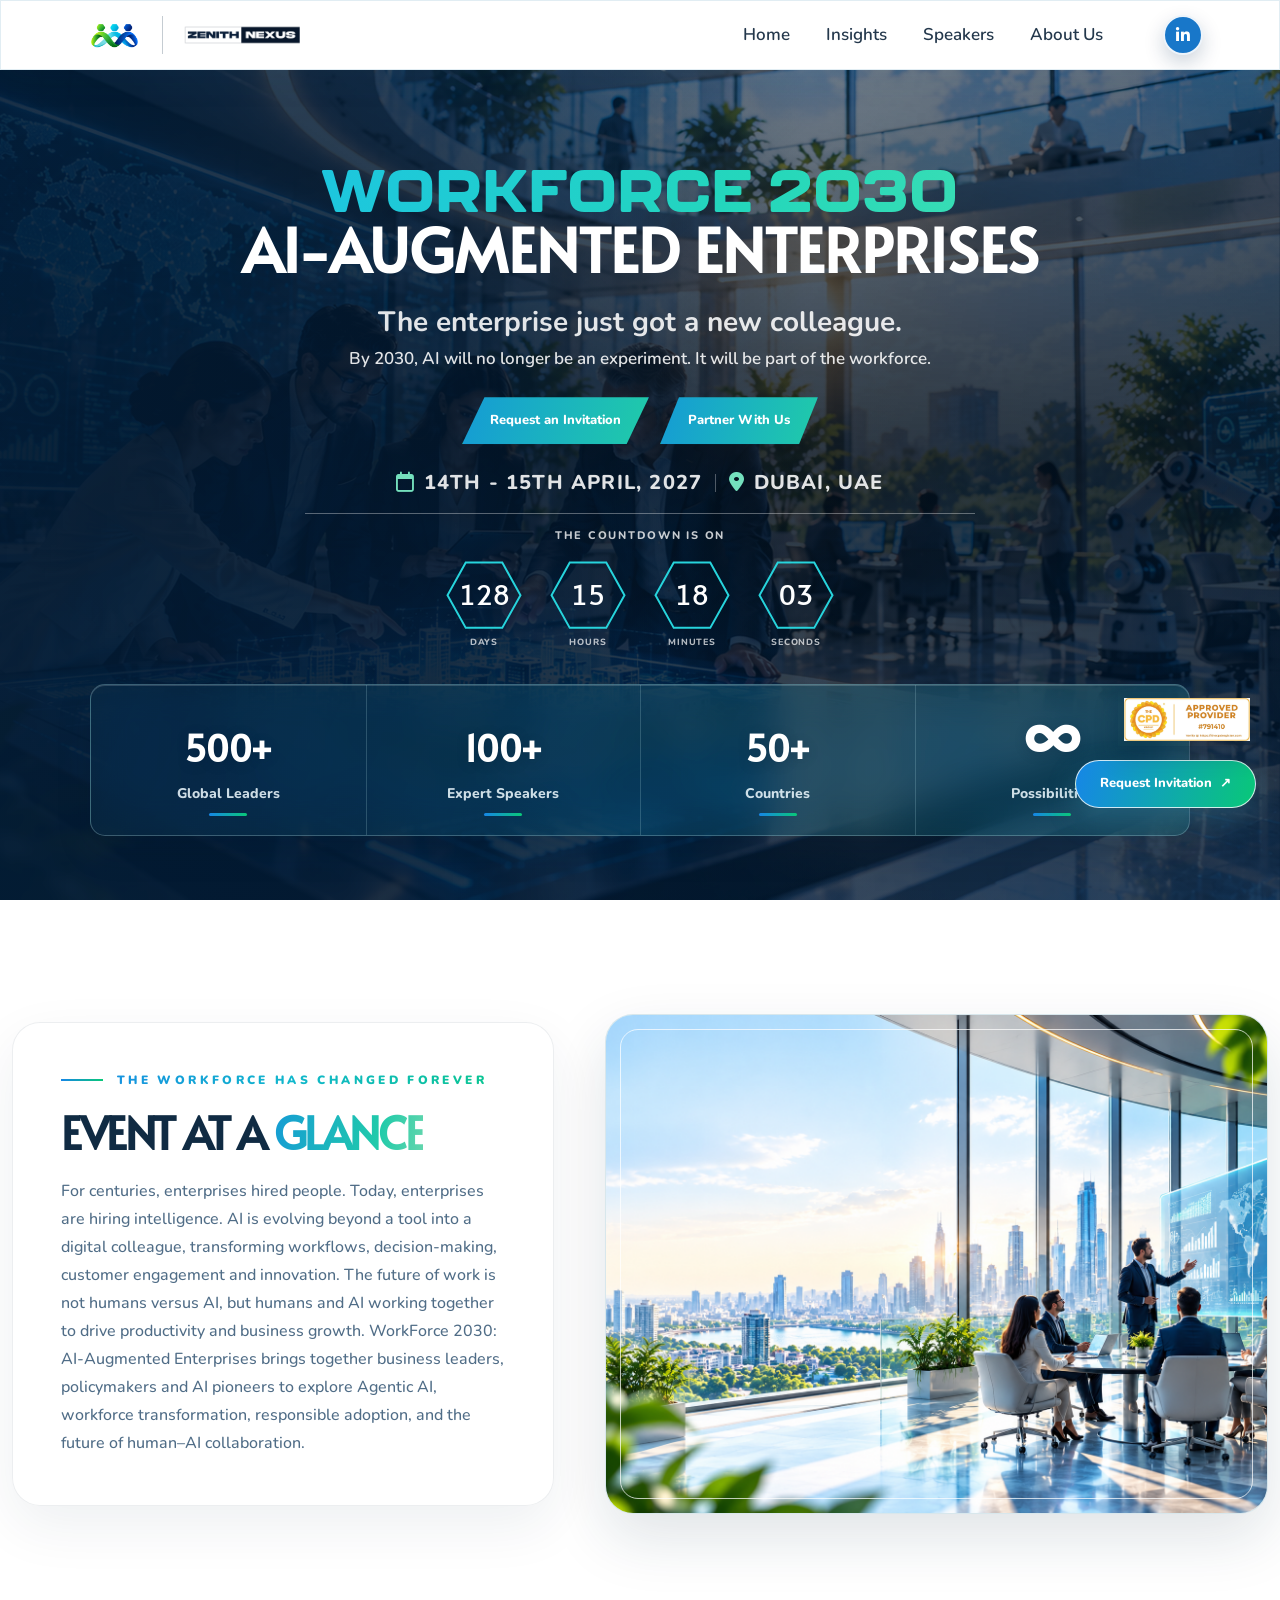
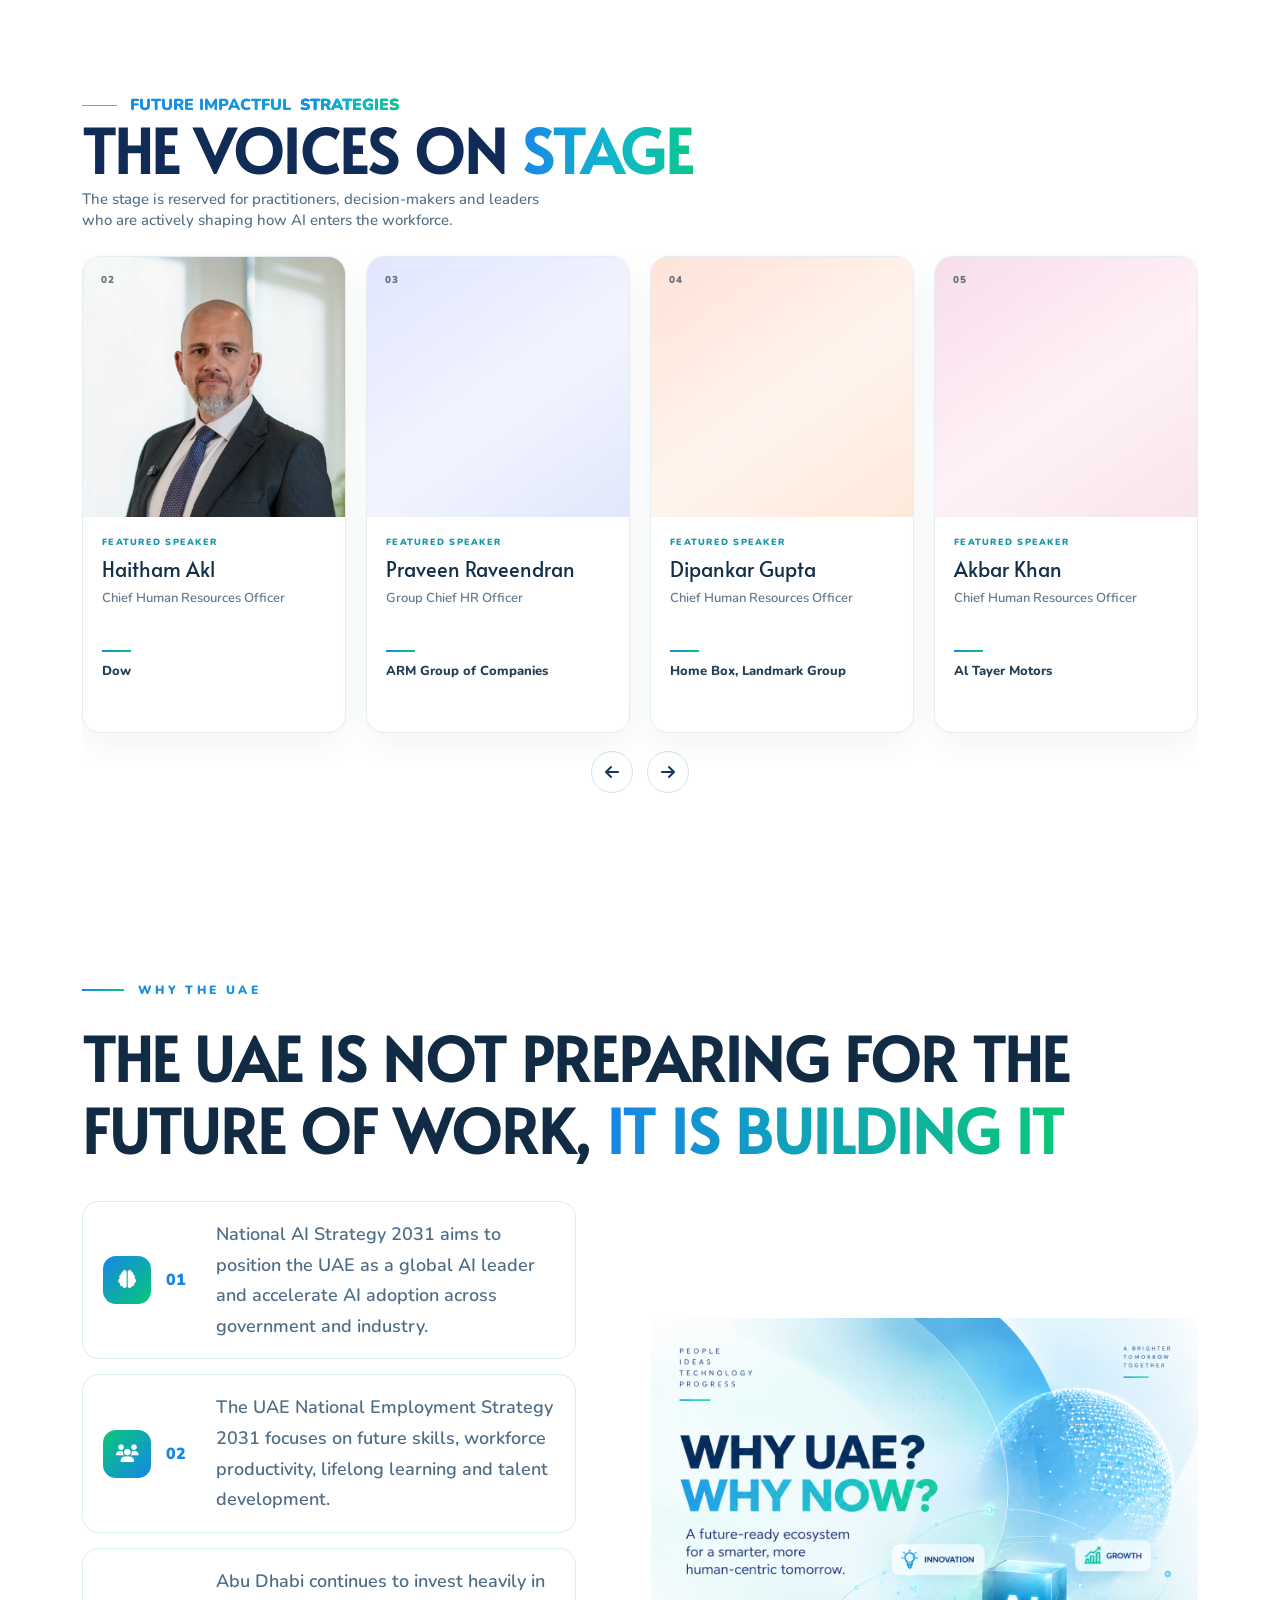
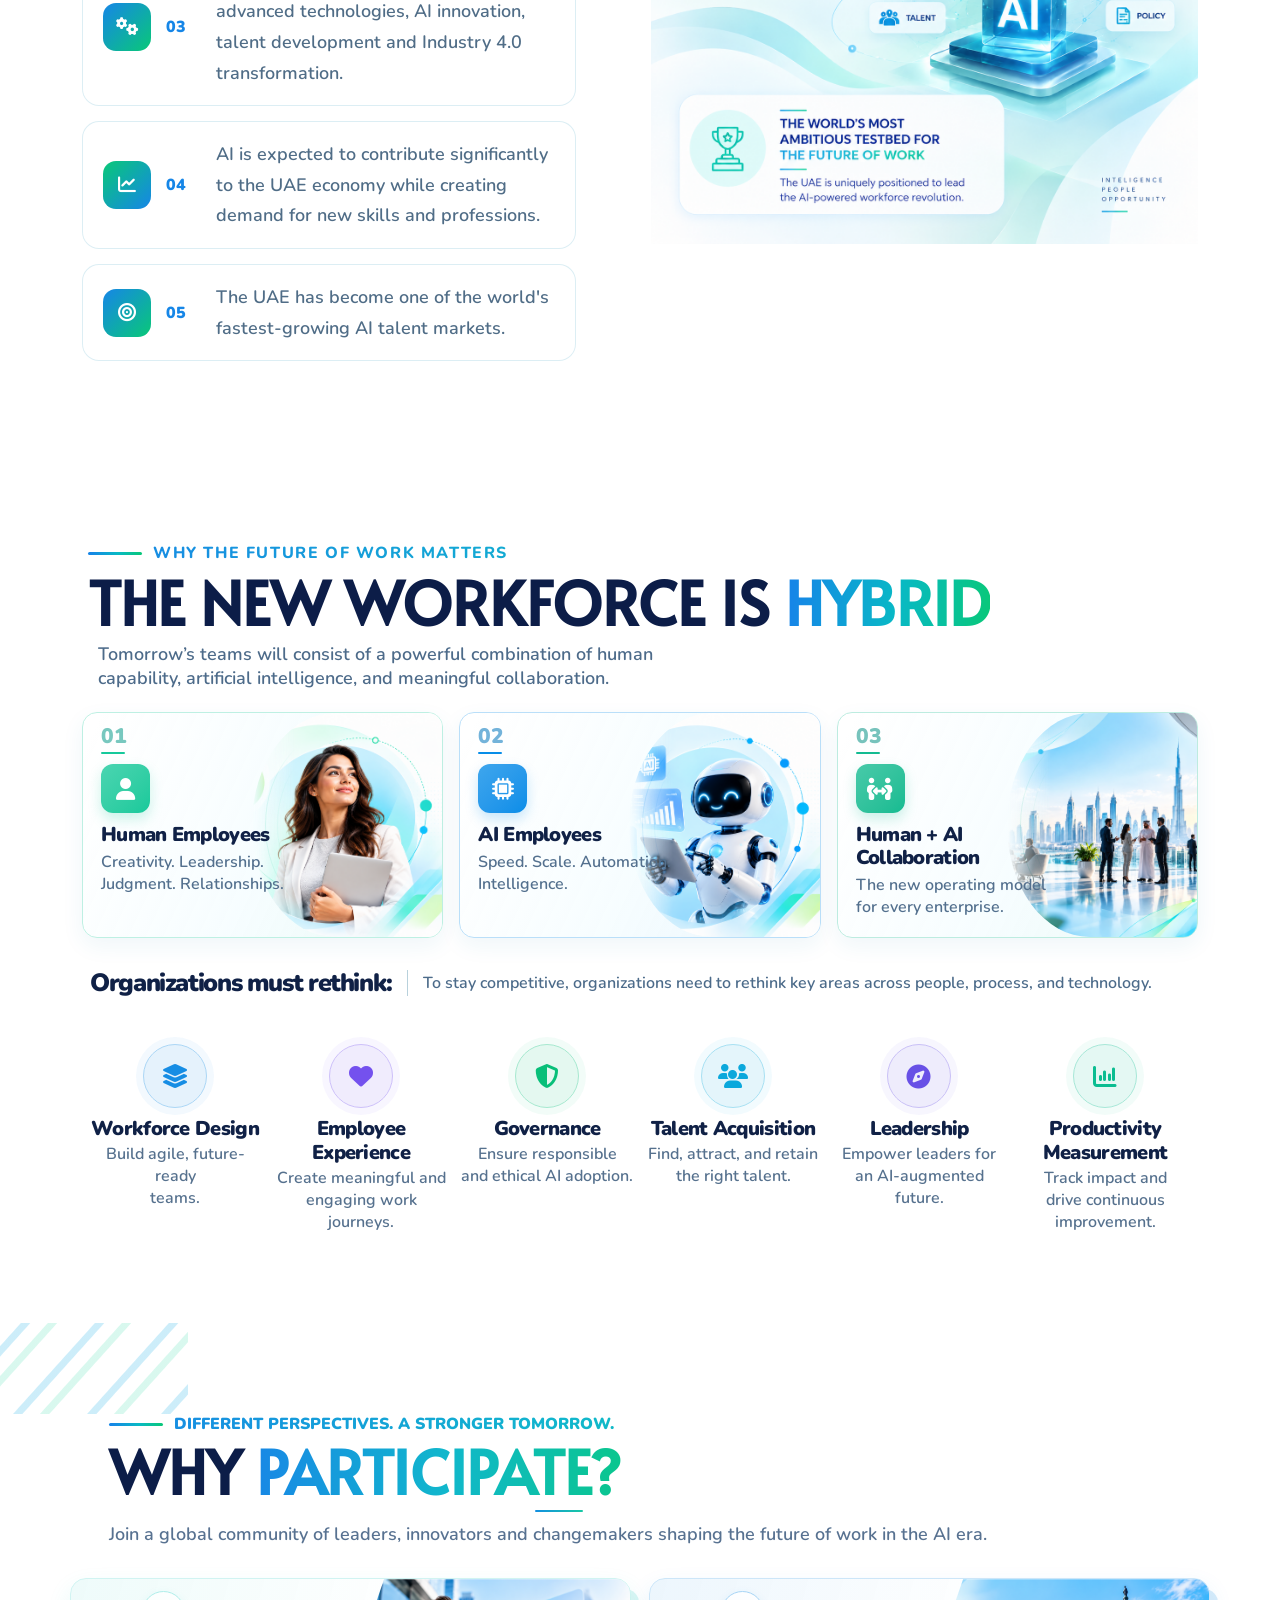
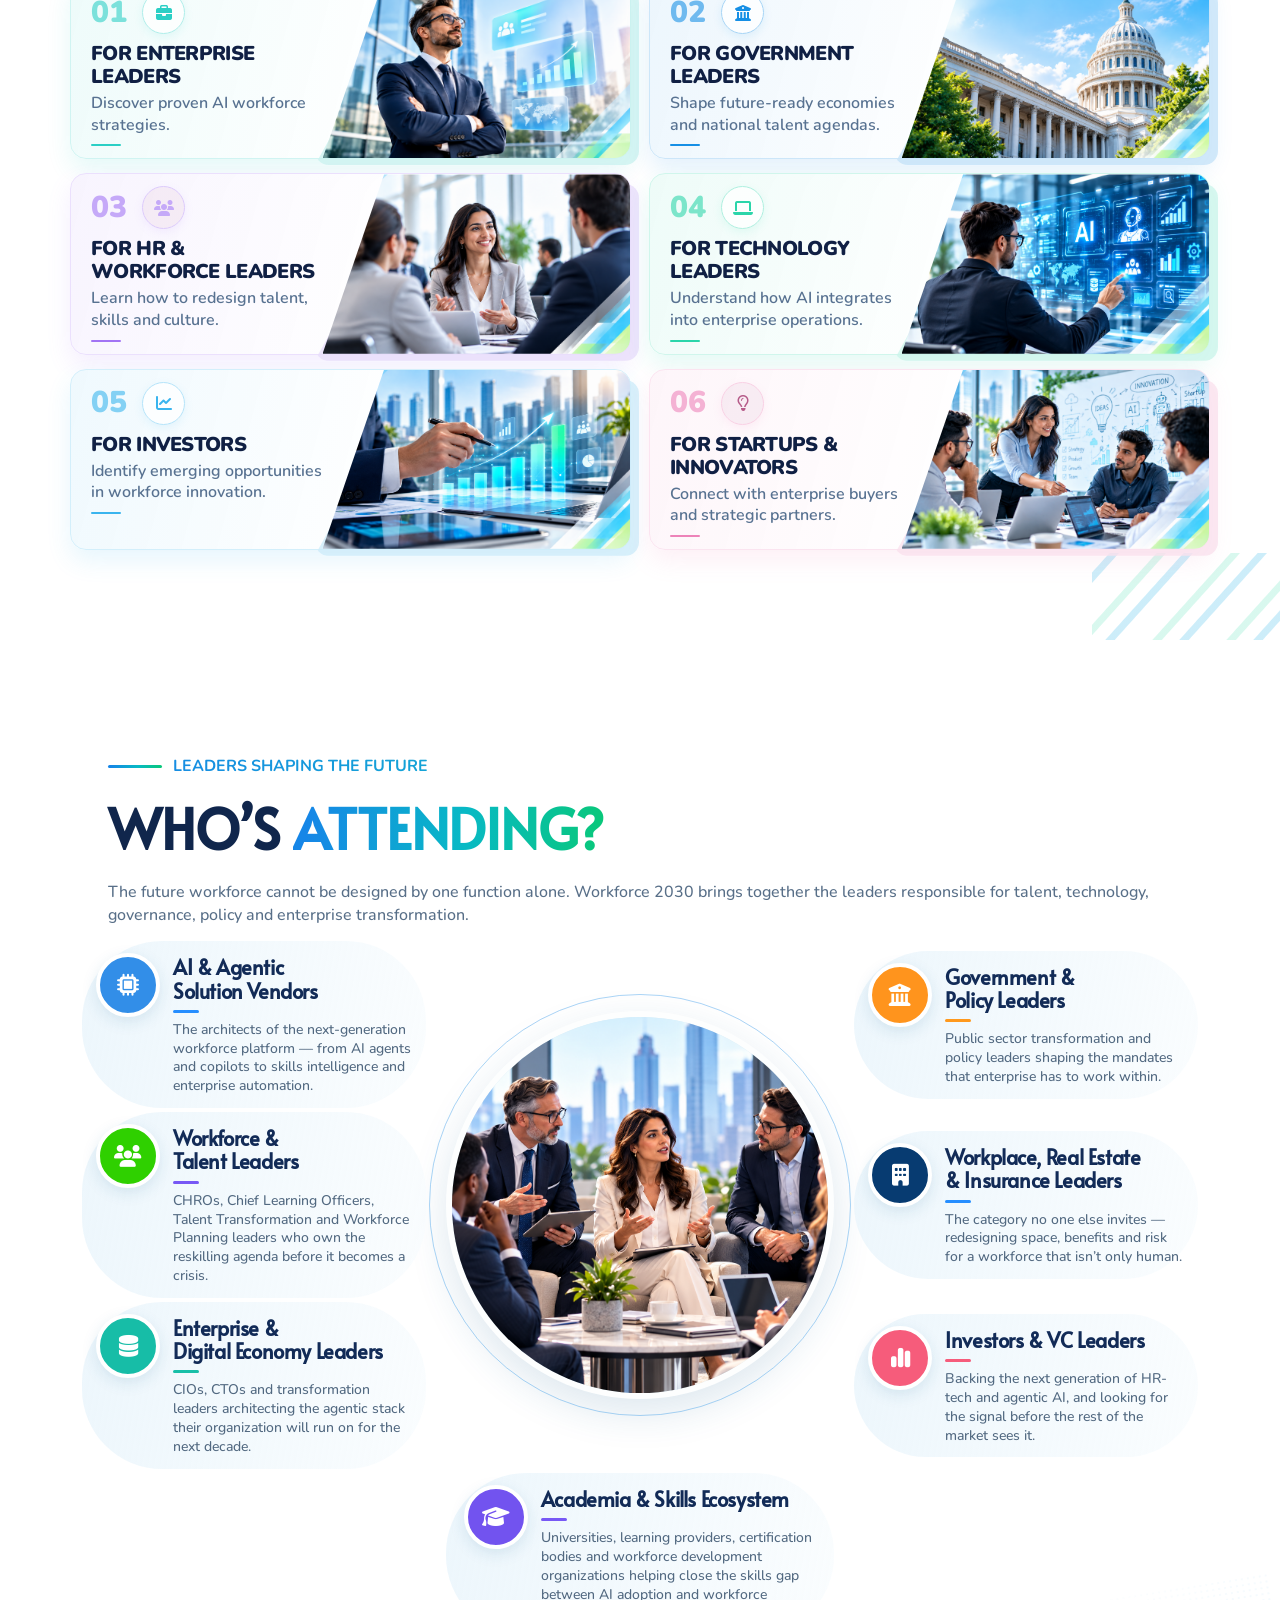
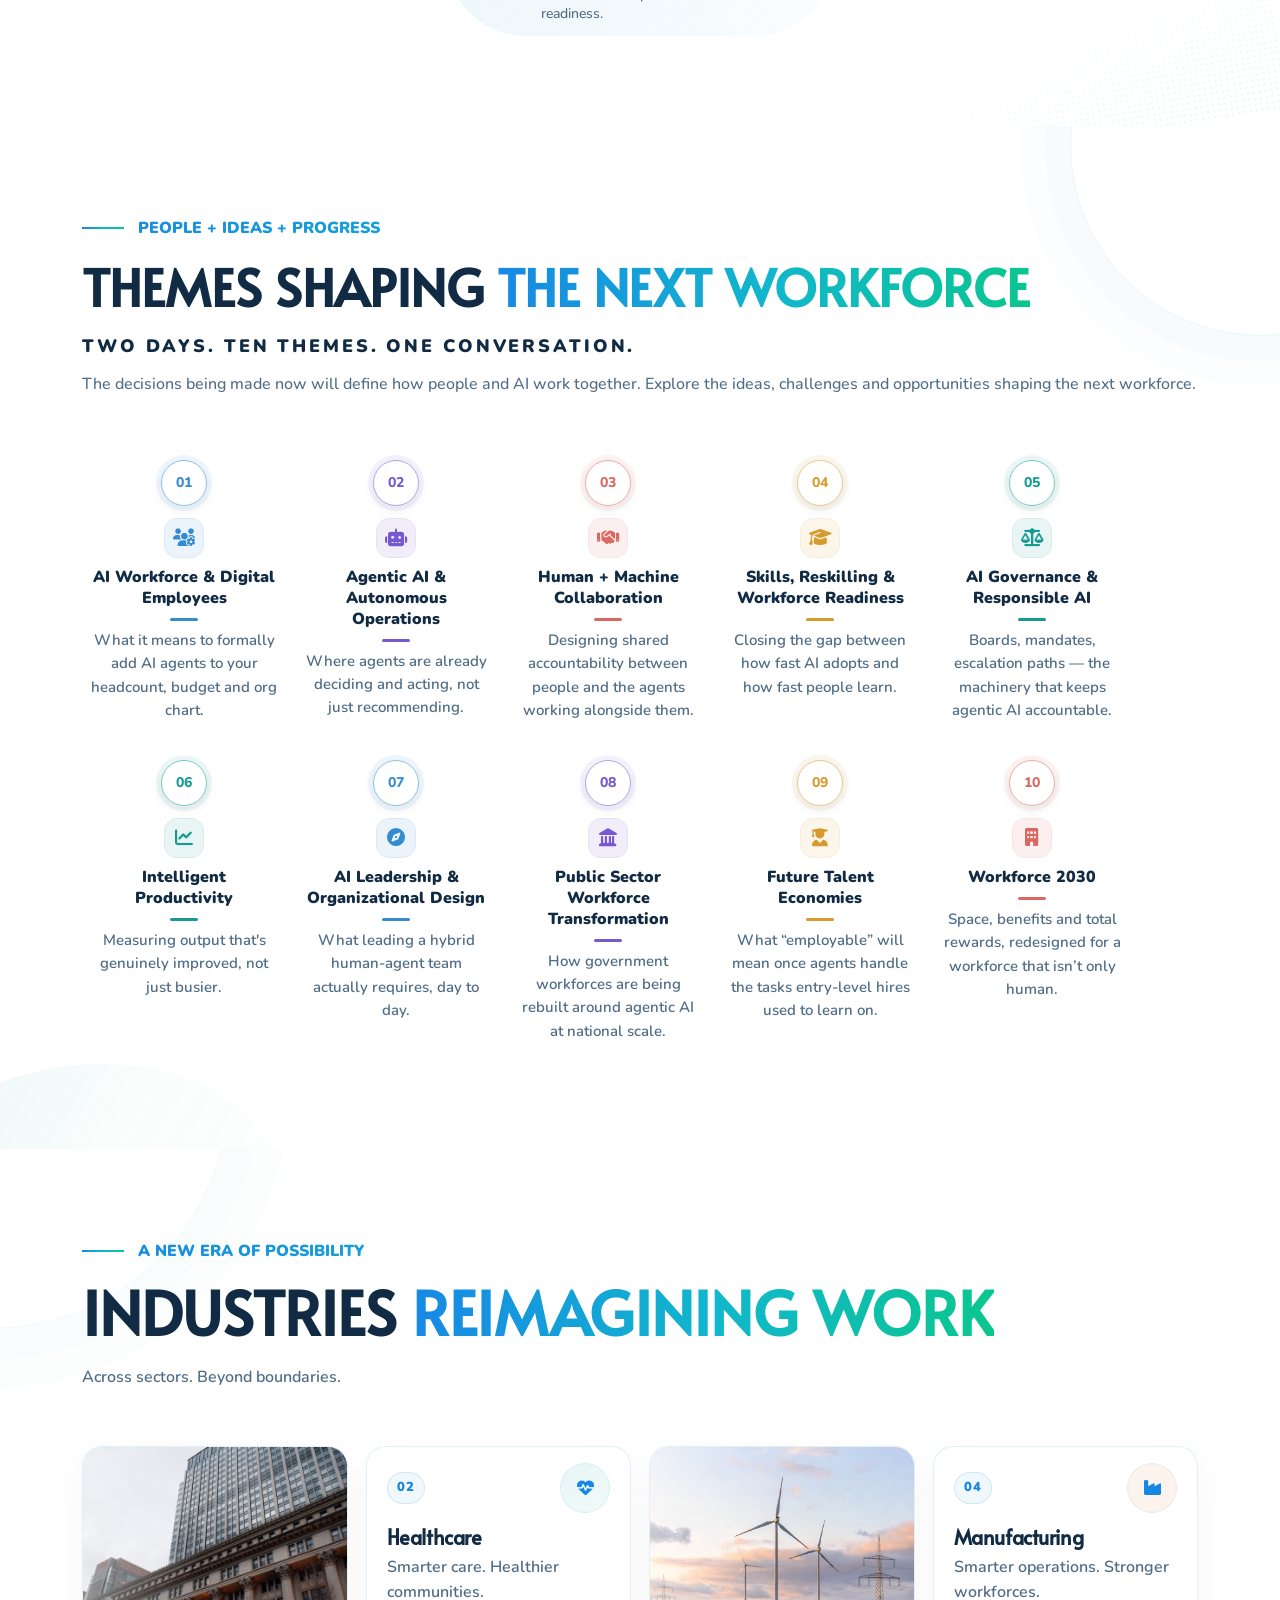
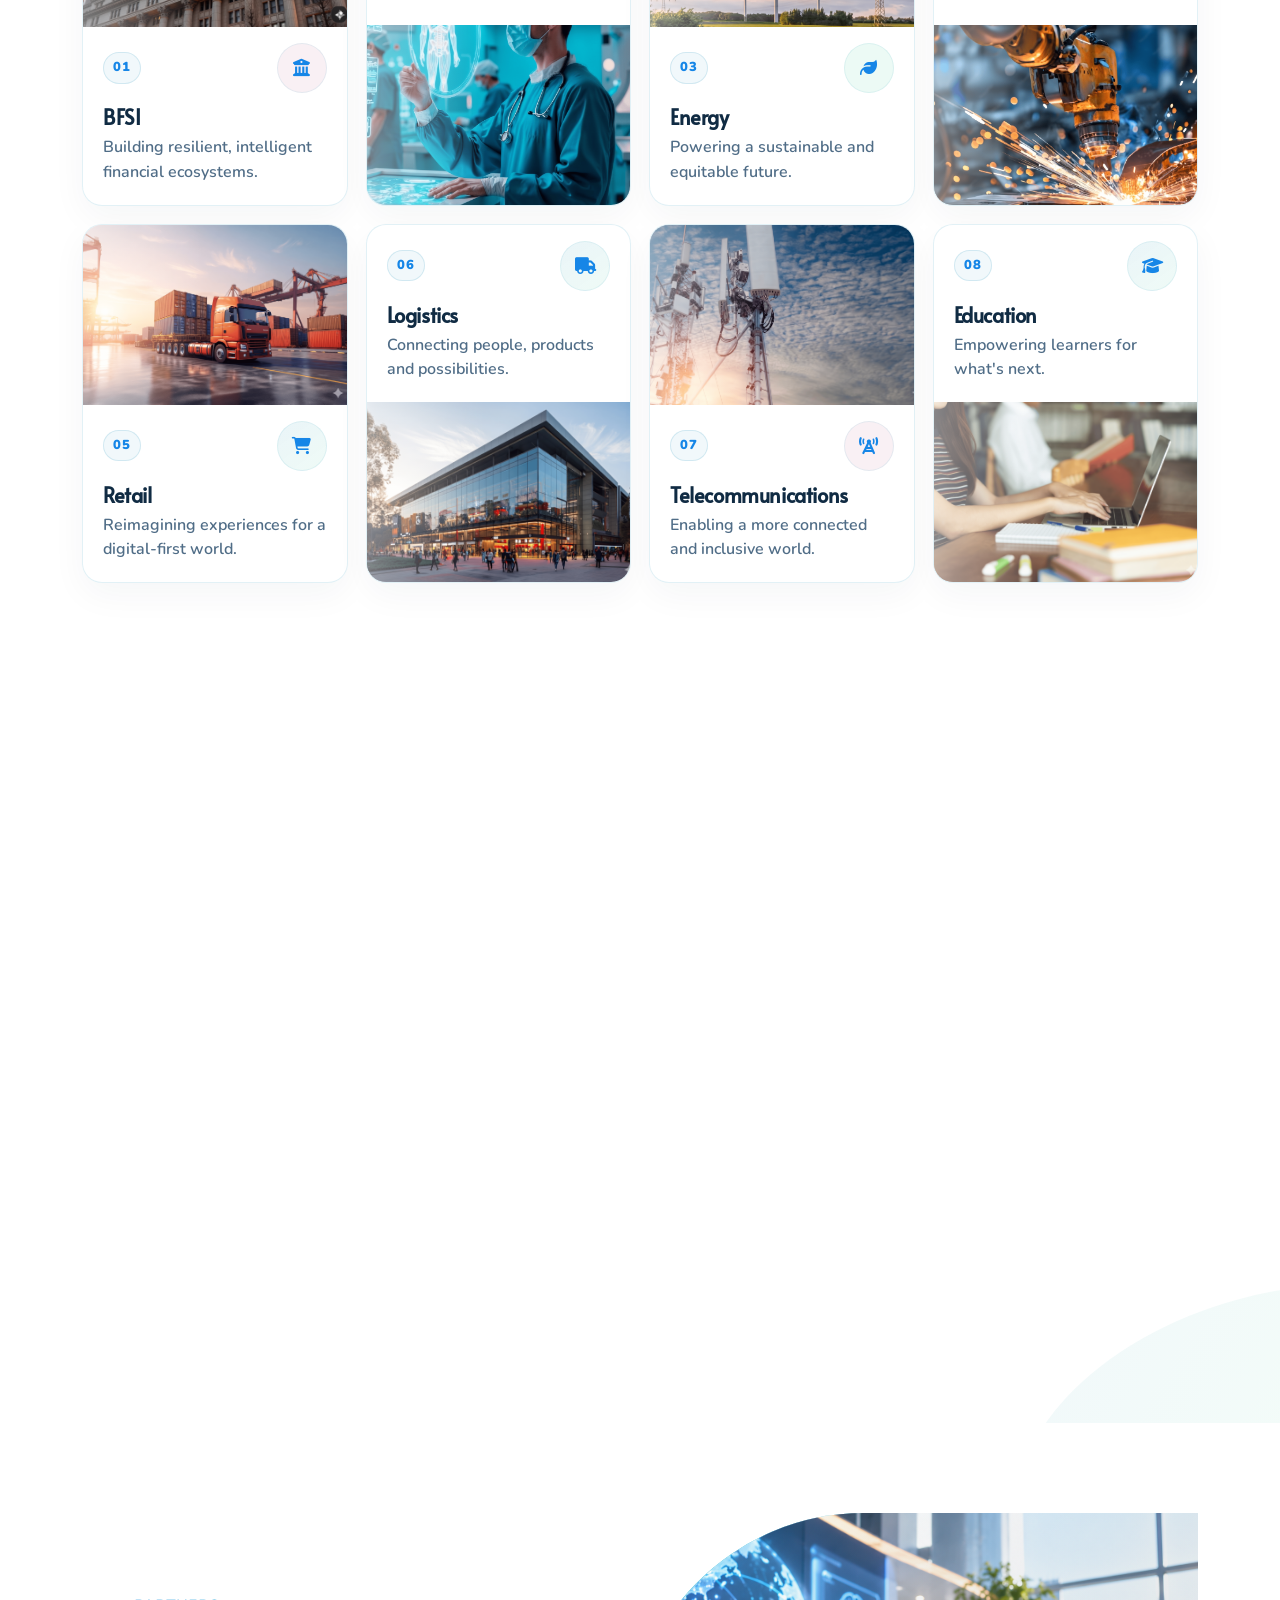
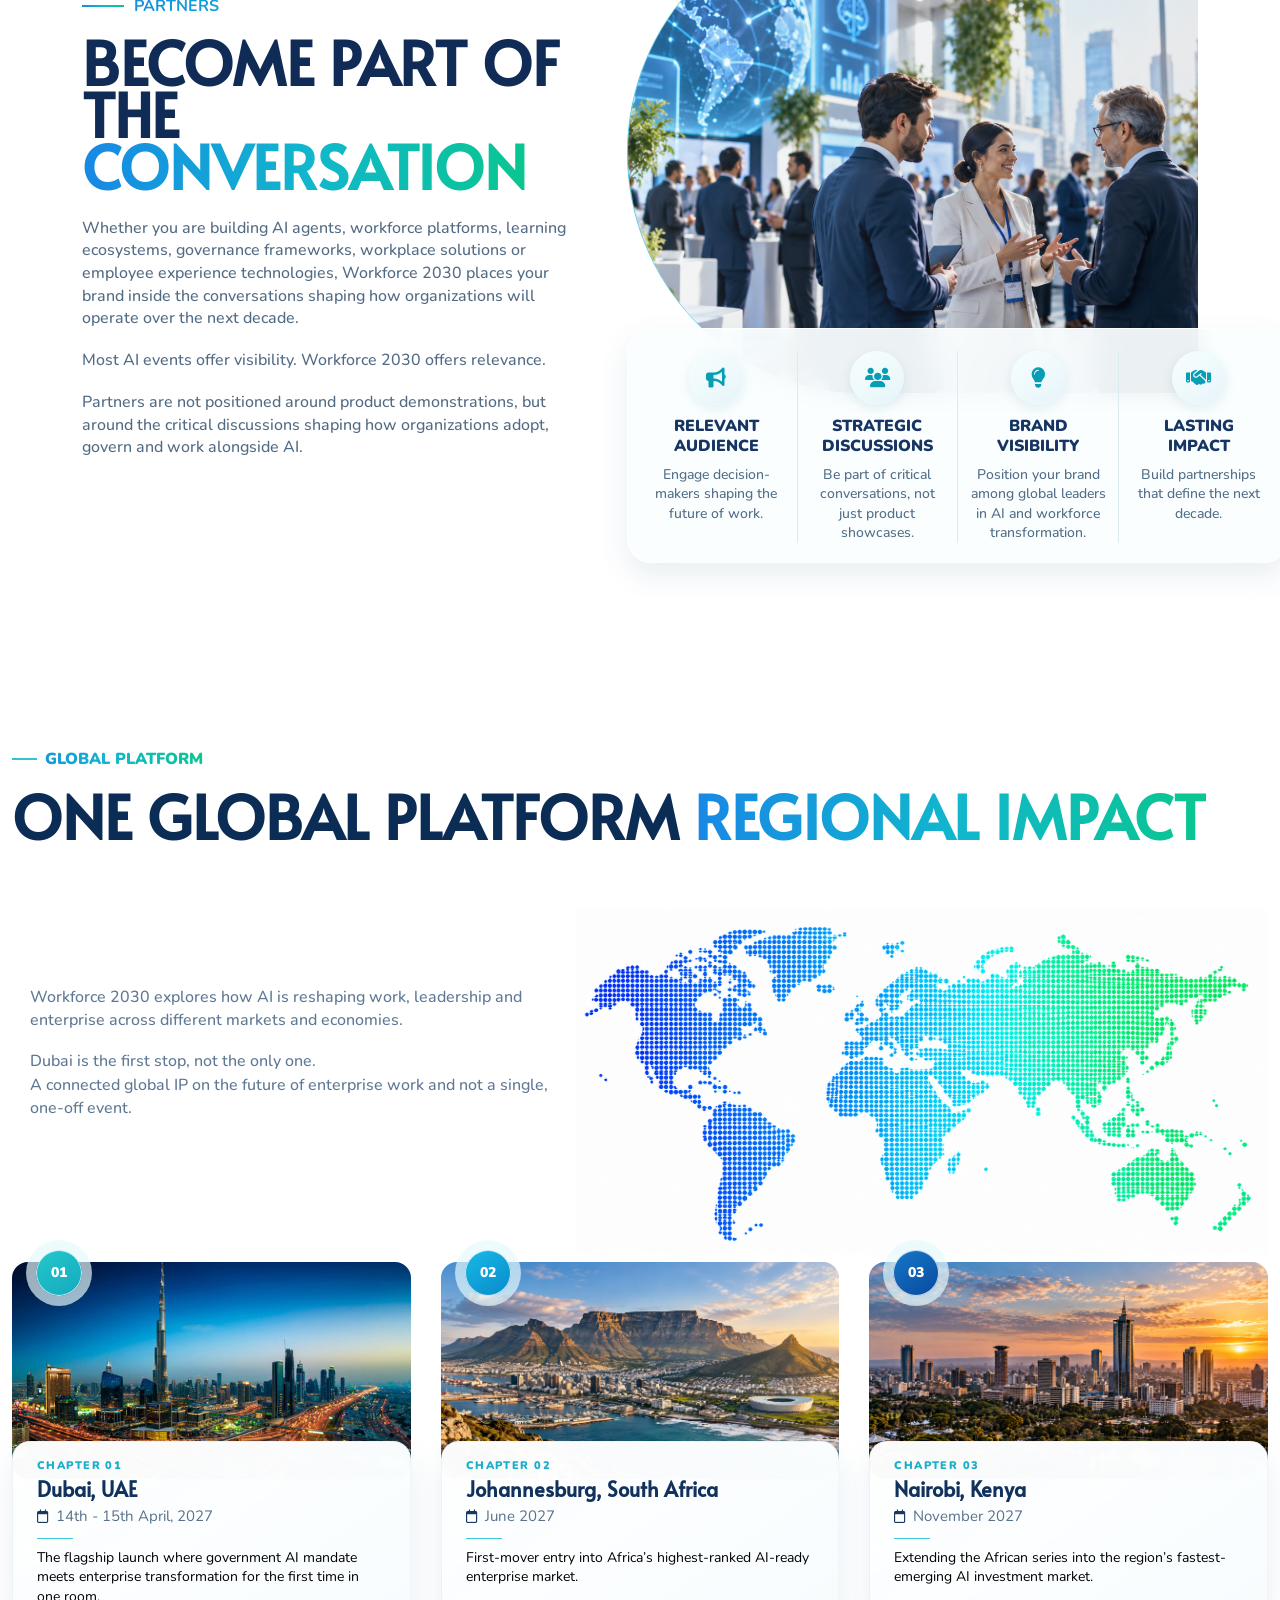
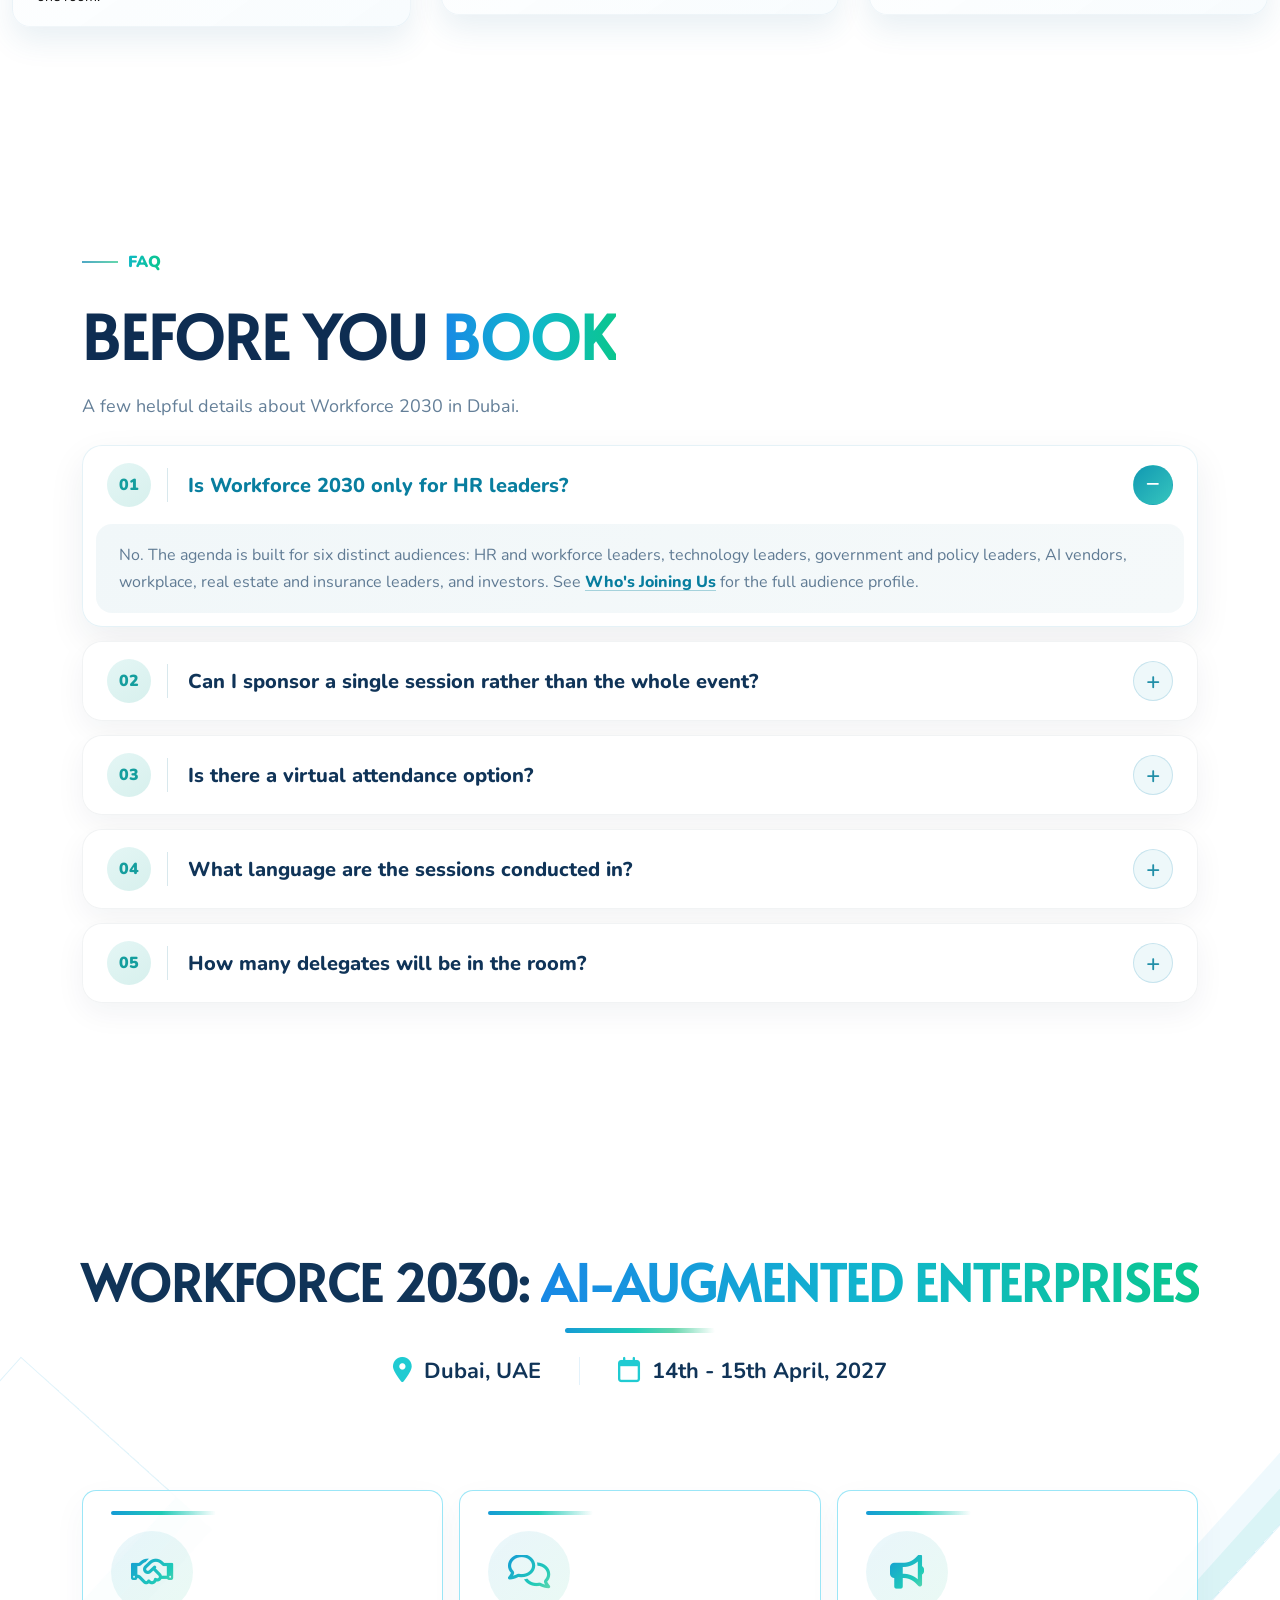
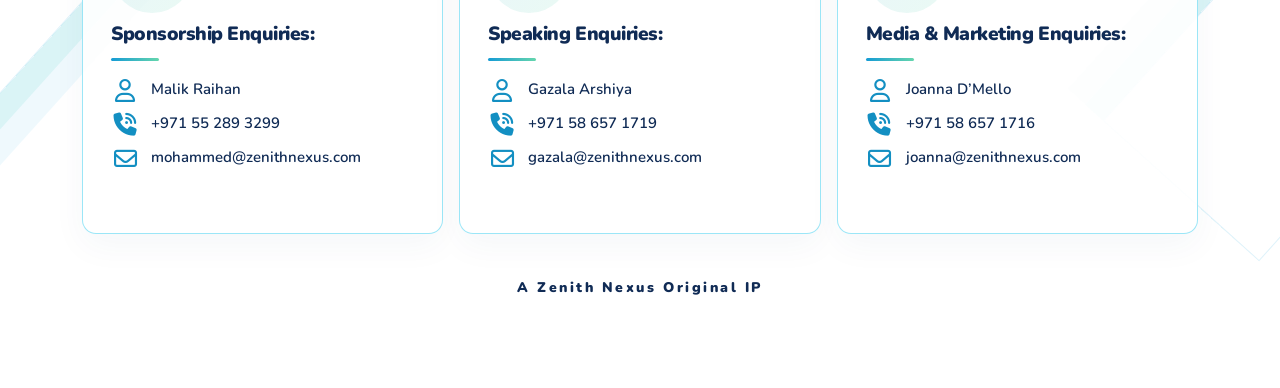
==== commit 93a8d8af: "update" ====
--- a/index.html
+++ b/index.html
@@ -377,6 +377,46 @@
         </div>
       </section>
 
+      <section class="voices-stage-section" id="voices-stage">
+        <div class="container">
+          <div class="voices-stage-header">
+            <div class="voices-stage-intro">
+              <div class="voices-stage-eyebrow">
+                <span></span>
+                FUTURE IMPACTFUL
+                <div class="gredient-font">STRATEGIES</div>
+              </div>
+              <h2>The voices on <span class="gredient-font">STAGE</span></h2>
+              <p>
+                The stage is reserved for practitioners, decision-makers and
+                leaders who are actively shaping how AI enters the workforce.
+              </p>
+            </div>
+          </div>
+
+          <div class="home-speakers-swiper swiper">
+            <div class="swiper-wrapper" id="home-speakers-wrapper"></div>
+            <div class="home-speakers-controls">
+              <button
+                class="home-speakers-prev"
+                type="button"
+                aria-label="Previous speakers"
+              >
+                <i class="fa-solid fa-arrow-left" aria-hidden="true"></i>
+              </button>
+
+              <button
+                class="home-speakers-next"
+                type="button"
+                aria-label="Next speakers"
+              >
+                <i class="fa-solid fa-arrow-right" aria-hidden="true"></i>
+              </button>
+            </div>
+          </div>
+        </div>
+      </section>
+
       <section class="why-uae-section" id="why-uae">
         <div class="container">
           <div class="title">
@@ -1045,46 +1085,6 @@
         </div>
       </section>
 
-      <section class="voices-stage-section" id="voices-stage">
-        <div class="container">
-          <div class="voices-stage-header">
-            <div class="voices-stage-intro">
-              <div class="voices-stage-eyebrow">
-                <span></span>
-                FUTURE IMPACTFUL
-                <div class="gredient-font">STRATEGIES</div>
-              </div>
-              <h2>The voices on <span class="gredient-font">STAGE</span></h2>
-              <p>
-                The stage is reserved for practitioners, decision-makers and
-                leaders who are actively shaping how AI enters the workforce.
-              </p>
-            </div>
-          </div>
-
-          <div class="home-speakers-swiper swiper">
-            <div class="swiper-wrapper" id="home-speakers-wrapper"></div>
-            <div class="home-speakers-controls">
-              <button
-                class="home-speakers-prev"
-                type="button"
-                aria-label="Previous speakers"
-              >
-                <i class="fa-solid fa-arrow-left" aria-hidden="true"></i>
-              </button>
-
-              <button
-                class="home-speakers-next"
-                type="button"
-                aria-label="Next speakers"
-              >
-                <i class="fa-solid fa-arrow-right" aria-hidden="true"></i>
-              </button>
-            </div>
-          </div>
-        </div>
-      </section>
-
       <section class="industries-section" id="industries">
         <div class="container">
           <div class="industries-header">
